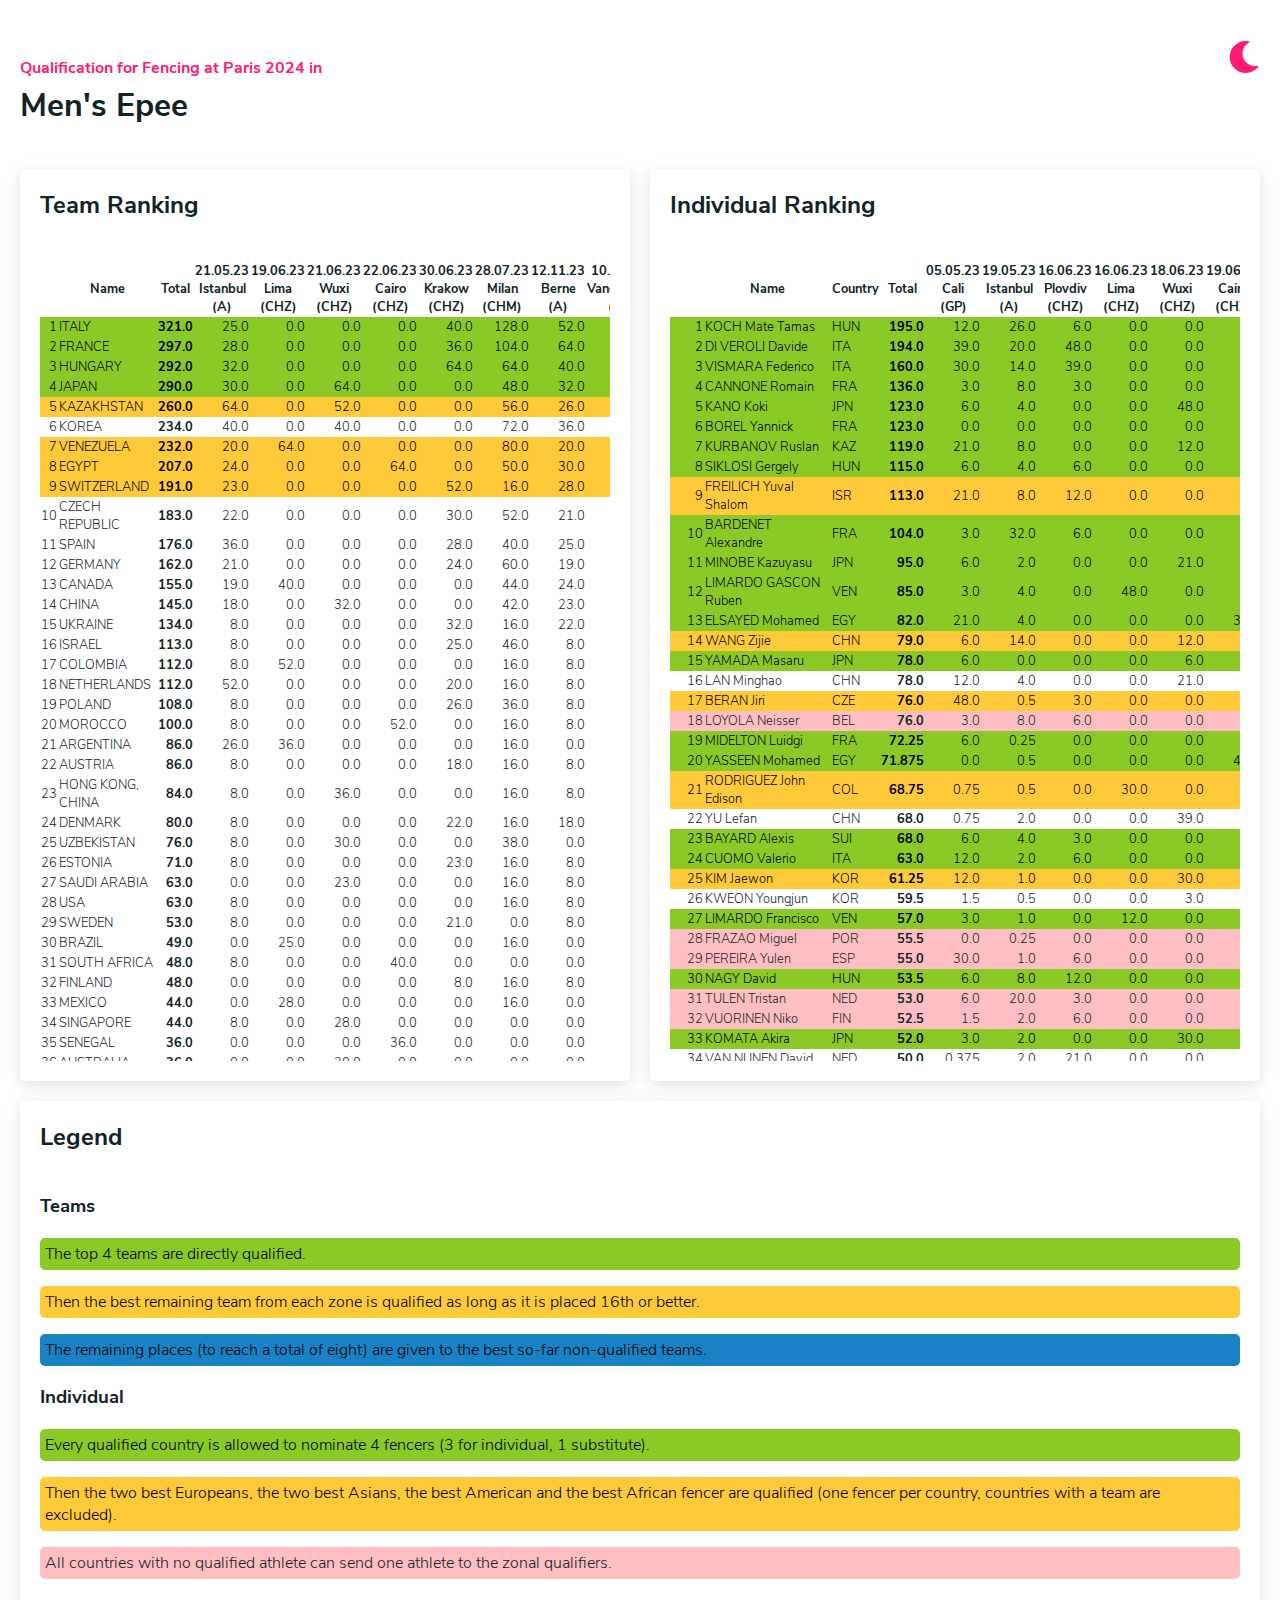
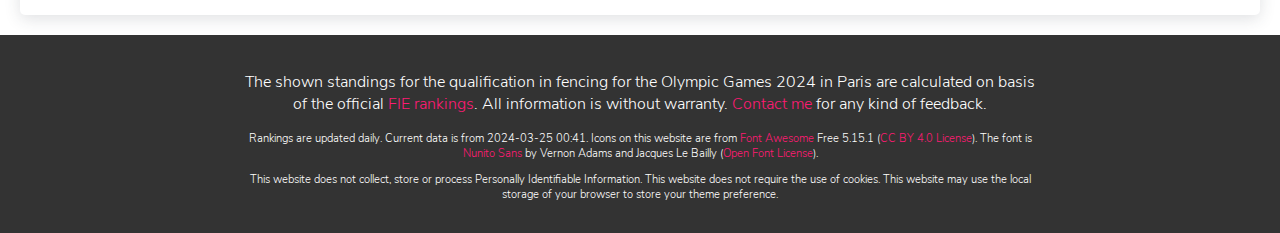
==== epee_men.html @ 77d75354 "Daily Update" ====
<!doctype html>
<html lang="en">
<head>
	<title>Men's Epee @ Paris 2024
</title>
	<meta charset="utf-8">
	<meta name="viewport" content="width=device-width">
	<meta name="description" content="Ranking for Fencing in Men's Epee at the 2024 Olympic Games in Paris
">
	<meta name="theme-color" content="#ffffff"/>
	<link rel="icon" type="image/ico" href="favicon.png">
	
	<link rel="stylesheet" href="resources/style.css">
	<script type="text/javascript" src="resources/main.js"></script>
</head>
<body>
	<div class="main">
	
		<div class="main-inner">

			<button id="themetoggle" aria-label="Button to toggle theme">
				<svg class="themetoggle light" xmlns="http://www.w3.org/2000/svg" viewBox="0 0 512 512"><!-- Font Awesome Free 5.15.1 by @fontawesome - https://fontawesome.com License - https://fontawesome.com/license/free (Icons: CC BY 4.0, Fonts: SIL OFL 1.1, Code: MIT License) --><path d="M283.211 512c78.962 0 151.079-35.925 198.857-94.792 7.068-8.708-.639-21.43-11.562-19.35-124.203 23.654-238.262-71.576-238.262-196.954 0-72.222 38.662-138.635 101.498-174.394 9.686-5.512 7.25-20.197-3.756-22.23A258.156 258.156 0 0 0 283.211 0c-141.309 0-256 114.511-256 256 0 141.309 114.511 256 256 256z"></path></svg>
				<svg class="themetoggle dark" xmlns="http://www.w3.org/2000/svg" viewBox="0 0 512 512"><!-- Font Awesome Free 5.15.1 by @fontawesome - https://fontawesome.com License - https://fontawesome.com/license/free (Icons: CC BY 4.0, Fonts: SIL OFL 1.1, Code: MIT License) --><path d="M256 160c-52.9 0-96 43.1-96 96s43.1 96 96 96 96-43.1 96-96-43.1-96-96-96zm246.4 80.5l-94.7-47.3 33.5-100.4c4.5-13.6-8.4-26.5-21.9-21.9l-100.4 33.5-47.4-94.8c-6.4-12.8-24.6-12.8-31 0l-47.3 94.7L92.7 70.8c-13.6-4.5-26.5 8.4-21.9 21.9l33.5 100.4-94.7 47.4c-12.8 6.4-12.8 24.6 0 31l94.7 47.3-33.5 100.5c-4.5 13.6 8.4 26.5 21.9 21.9l100.4-33.5 47.3 94.7c6.4 12.8 24.6 12.8 31 0l47.3-94.7 100.4 33.5c13.6 4.5 26.5-8.4 21.9-21.9l-33.5-100.4 94.7-47.3c13-6.5 13-24.7.2-31.1zm-155.9 106c-49.9 49.9-131.1 49.9-181 0-49.9-49.9-49.9-131.1 0-181 49.9-49.9 131.1-49.9 181 0 49.9 49.9 49.9 131.1 0 181z"></path></svg>
			</button>
			
	<h1 class="composite_heading">
		<a href="index.html" class="link" style="font-size: 0.5em;">Qualification for Fencing at Paris 2024 in</a><br/>
		<span>Men's Epee</span>
	</h1>

	<div style="display: flex; gap: 20px; flex-wrap: wrap;">
		<section>
			<h2>Team Ranking</h2>
			<div class="tablecontainer">
				<table id="table_team">
					<thead>
						<tr>
							<th></th>
							
							<!-- <th>Name</th> -->
							<th>
								Name
								<br/>
							</th>
							
							
							<!-- <th>Total</th> -->
							<th>
								Total
								<br/>
							</th>
							
							
							<!-- <th>21.05.23 Istanbul (A)</th> -->
							<th>
								21.05.23
								<br/>
								Istanbul
								<br/>
								(A)
								<br/>
							</th>
							
							
							<!-- <th>19.06.23 Lima (CHZ)</th> -->
							<th>
								19.06.23
								<br/>
								Lima
								<br/>
								(CHZ)
								<br/>
							</th>
							
							
							<!-- <th>21.06.23 Wuxi (CHZ)</th> -->
							<th>
								21.06.23
								<br/>
								Wuxi
								<br/>
								(CHZ)
								<br/>
							</th>
							
							
							<!-- <th>22.06.23 Cairo (CHZ)</th> -->
							<th>
								22.06.23
								<br/>
								Cairo
								<br/>
								(CHZ)
								<br/>
							</th>
							
							
							<!-- <th>30.06.23 Krakow (CHZ)</th> -->
							<th>
								30.06.23
								<br/>
								Krakow
								<br/>
								(CHZ)
								<br/>
							</th>
							
							
							<!-- <th>28.07.23 Milan (CHM)</th> -->
							<th>
								28.07.23
								<br/>
								Milan
								<br/>
								(CHM)
								<br/>
							</th>
							
							
							<!-- <th>12.11.23 Berne (A)</th> -->
							<th>
								12.11.23
								<br/>
								Berne
								<br/>
								(A)
								<br/>
							</th>
							
							
							<!-- <th>10.12.23 Vancouver (A)</th> -->
							<th>
								10.12.23
								<br/>
								Vancouver
								<br/>
								(A)
								<br/>
							</th>
							
							
							<!-- <th>24.02.24 Heidenheim (A)</th> -->
							<th>
								24.02.24
								<br/>
								Heidenheim
								<br/>
								(A)
								<br/>
							</th>
							
						</tr>
					</thead>
					<tbody>
						<tr class="qualified_1">
							<td>1</td>
							<td>ITALY</td>
							<td>321.0</td>
							<td>25.0</td>
							<td>0.0</td>
							<td>0.0</td>
							<td>0.0</td>
							<td>40.0</td>
							<td>128.0</td>
							<td>52.0</td>
							<td>52.0</td>
							<td>24.0</td>
						</tr>
						<tr class="qualified_1">
							<td>2</td>
							<td>FRANCE</td>
							<td>297.0</td>
							<td>28.0</td>
							<td>0.0</td>
							<td>0.0</td>
							<td>0.0</td>
							<td>36.0</td>
							<td>104.0</td>
							<td>64.0</td>
							<td>25.0</td>
							<td>40.0</td>
						</tr>
						<tr class="qualified_1">
							<td>3</td>
							<td>HUNGARY</td>
							<td>292.0</td>
							<td>32.0</td>
							<td>0.0</td>
							<td>0.0</td>
							<td>0.0</td>
							<td>64.0</td>
							<td>64.0</td>
							<td>40.0</td>
							<td>28.0</td>
							<td>64.0</td>
						</tr>
						<tr class="qualified_1">
							<td>4</td>
							<td>JAPAN</td>
							<td>290.0</td>
							<td>30.0</td>
							<td>0.0</td>
							<td>64.0</td>
							<td>0.0</td>
							<td>0.0</td>
							<td>48.0</td>
							<td>32.0</td>
							<td>64.0</td>
							<td>52.0</td>
						</tr>
						<tr class="qualified_2">
							<td>5</td>
							<td>KAZAKHSTAN</td>
							<td>260.0</td>
							<td>64.0</td>
							<td>0.0</td>
							<td>52.0</td>
							<td>0.0</td>
							<td>0.0</td>
							<td>56.0</td>
							<td>26.0</td>
							<td>30.0</td>
							<td>32.0</td>
						</tr>
						<tr class="qualified_0">
							<td>6</td>
							<td>KOREA</td>
							<td>234.0</td>
							<td>40.0</td>
							<td>0.0</td>
							<td>40.0</td>
							<td>0.0</td>
							<td>0.0</td>
							<td>72.0</td>
							<td>36.0</td>
							<td>21.0</td>
							<td>25.0</td>
						</tr>
						<tr class="qualified_2">
							<td>7</td>
							<td>VENEZUELA</td>
							<td>232.0</td>
							<td>20.0</td>
							<td>64.0</td>
							<td>0.0</td>
							<td>0.0</td>
							<td>0.0</td>
							<td>80.0</td>
							<td>20.0</td>
							<td>40.0</td>
							<td>8.0</td>
						</tr>
						<tr class="qualified_2">
							<td>8</td>
							<td>EGYPT</td>
							<td>207.0</td>
							<td>24.0</td>
							<td>0.0</td>
							<td>0.0</td>
							<td>64.0</td>
							<td>0.0</td>
							<td>50.0</td>
							<td>30.0</td>
							<td>18.0</td>
							<td>21.0</td>
						</tr>
						<tr class="qualified_2">
							<td>9</td>
							<td>SWITZERLAND</td>
							<td>191.0</td>
							<td>23.0</td>
							<td>0.0</td>
							<td>0.0</td>
							<td>0.0</td>
							<td>52.0</td>
							<td>16.0</td>
							<td>28.0</td>
							<td>36.0</td>
							<td>36.0</td>
						</tr>
						<tr class="qualified_0">
							<td>10</td>
							<td>CZECH REPUBLIC</td>
							<td>183.0</td>
							<td>22.0</td>
							<td>0.0</td>
							<td>0.0</td>
							<td>0.0</td>
							<td>30.0</td>
							<td>52.0</td>
							<td>21.0</td>
							<td>32.0</td>
							<td>26.0</td>
						</tr>
						<tr class="qualified_0">
							<td>11</td>
							<td>SPAIN</td>
							<td>176.0</td>
							<td>36.0</td>
							<td>0.0</td>
							<td>0.0</td>
							<td>0.0</td>
							<td>28.0</td>
							<td>40.0</td>
							<td>25.0</td>
							<td>24.0</td>
							<td>23.0</td>
						</tr>
						<tr class="qualified_0">
							<td>12</td>
							<td>GERMANY</td>
							<td>162.0</td>
							<td>21.0</td>
							<td>0.0</td>
							<td>0.0</td>
							<td>0.0</td>
							<td>24.0</td>
							<td>60.0</td>
							<td>19.0</td>
							<td>19.0</td>
							<td>19.0</td>
						</tr>
						<tr class="qualified_0">
							<td>13</td>
							<td>CANADA</td>
							<td>155.0</td>
							<td>19.0</td>
							<td>40.0</td>
							<td>0.0</td>
							<td>0.0</td>
							<td>0.0</td>
							<td>44.0</td>
							<td>24.0</td>
							<td>8.0</td>
							<td>20.0</td>
						</tr>
						<tr class="qualified_0">
							<td>14</td>
							<td>CHINA</td>
							<td>145.0</td>
							<td>18.0</td>
							<td>0.0</td>
							<td>32.0</td>
							<td>0.0</td>
							<td>0.0</td>
							<td>42.0</td>
							<td>23.0</td>
							<td>8.0</td>
							<td>22.0</td>
						</tr>
						<tr class="qualified_0">
							<td>15</td>
							<td>UKRAINE</td>
							<td>134.0</td>
							<td>8.0</td>
							<td>0.0</td>
							<td>0.0</td>
							<td>0.0</td>
							<td>32.0</td>
							<td>16.0</td>
							<td>22.0</td>
							<td>26.0</td>
							<td>30.0</td>
						</tr>
						<tr class="qualified_0">
							<td>16</td>
							<td>ISRAEL</td>
							<td>113.0</td>
							<td>8.0</td>
							<td>0.0</td>
							<td>0.0</td>
							<td>0.0</td>
							<td>25.0</td>
							<td>46.0</td>
							<td>8.0</td>
							<td>8.0</td>
							<td>18.0</td>
						</tr>
						<tr class="qualified_0">
							<td>17</td>
							<td>COLOMBIA</td>
							<td>112.0</td>
							<td>8.0</td>
							<td>52.0</td>
							<td>0.0</td>
							<td>0.0</td>
							<td>0.0</td>
							<td>16.0</td>
							<td>8.0</td>
							<td>20.0</td>
							<td>8.0</td>
						</tr>
						<tr class="qualified_0">
							<td>18</td>
							<td>NETHERLANDS</td>
							<td>112.0</td>
							<td>52.0</td>
							<td>0.0</td>
							<td>0.0</td>
							<td>0.0</td>
							<td>20.0</td>
							<td>16.0</td>
							<td>8.0</td>
							<td>8.0</td>
							<td>8.0</td>
						</tr>
						<tr class="qualified_0">
							<td>19</td>
							<td>POLAND</td>
							<td>108.0</td>
							<td>8.0</td>
							<td>0.0</td>
							<td>0.0</td>
							<td>0.0</td>
							<td>26.0</td>
							<td>36.0</td>
							<td>8.0</td>
							<td>22.0</td>
							<td>8.0</td>
						</tr>
						<tr class="qualified_0">
							<td>20</td>
							<td>MOROCCO</td>
							<td>100.0</td>
							<td>8.0</td>
							<td>0.0</td>
							<td>0.0</td>
							<td>52.0</td>
							<td>0.0</td>
							<td>16.0</td>
							<td>8.0</td>
							<td>8.0</td>
							<td>8.0</td>
						</tr>
						<tr class="qualified_0">
							<td>21</td>
							<td>ARGENTINA</td>
							<td>86.0</td>
							<td>26.0</td>
							<td>36.0</td>
							<td>0.0</td>
							<td>0.0</td>
							<td>0.0</td>
							<td>16.0</td>
							<td>0.0</td>
							<td>0.0</td>
							<td>8.0</td>
						</tr>
						<tr class="qualified_0">
							<td>22</td>
							<td>AUSTRIA</td>
							<td>86.0</td>
							<td>8.0</td>
							<td>0.0</td>
							<td>0.0</td>
							<td>0.0</td>
							<td>18.0</td>
							<td>16.0</td>
							<td>8.0</td>
							<td>8.0</td>
							<td>28.0</td>
						</tr>
						<tr class="qualified_0">
							<td>23</td>
							<td>HONG KONG, CHINA</td>
							<td>84.0</td>
							<td>8.0</td>
							<td>0.0</td>
							<td>36.0</td>
							<td>0.0</td>
							<td>0.0</td>
							<td>16.0</td>
							<td>8.0</td>
							<td>8.0</td>
							<td>8.0</td>
						</tr>
						<tr class="qualified_0">
							<td>24</td>
							<td>DENMARK</td>
							<td>80.0</td>
							<td>8.0</td>
							<td>0.0</td>
							<td>0.0</td>
							<td>0.0</td>
							<td>22.0</td>
							<td>16.0</td>
							<td>18.0</td>
							<td>8.0</td>
							<td>8.0</td>
						</tr>
						<tr class="qualified_0">
							<td>25</td>
							<td>UZBEKISTAN</td>
							<td>76.0</td>
							<td>8.0</td>
							<td>0.0</td>
							<td>30.0</td>
							<td>0.0</td>
							<td>0.0</td>
							<td>38.0</td>
							<td>0.0</td>
							<td>0.0</td>
							<td>0.0</td>
						</tr>
						<tr class="qualified_0">
							<td>26</td>
							<td>ESTONIA</td>
							<td>71.0</td>
							<td>8.0</td>
							<td>0.0</td>
							<td>0.0</td>
							<td>0.0</td>
							<td>23.0</td>
							<td>16.0</td>
							<td>8.0</td>
							<td>8.0</td>
							<td>8.0</td>
						</tr>
						<tr class="qualified_0">
							<td>27</td>
							<td>SAUDI ARABIA</td>
							<td>63.0</td>
							<td>0.0</td>
							<td>0.0</td>
							<td>23.0</td>
							<td>0.0</td>
							<td>0.0</td>
							<td>16.0</td>
							<td>8.0</td>
							<td>8.0</td>
							<td>8.0</td>
						</tr>
						<tr class="qualified_0">
							<td>28</td>
							<td>USA</td>
							<td>63.0</td>
							<td>8.0</td>
							<td>0.0</td>
							<td>0.0</td>
							<td>0.0</td>
							<td>0.0</td>
							<td>16.0</td>
							<td>8.0</td>
							<td>23.0</td>
							<td>8.0</td>
						</tr>
						<tr class="qualified_0">
							<td>29</td>
							<td>SWEDEN</td>
							<td>53.0</td>
							<td>8.0</td>
							<td>0.0</td>
							<td>0.0</td>
							<td>0.0</td>
							<td>21.0</td>
							<td>0.0</td>
							<td>8.0</td>
							<td>8.0</td>
							<td>8.0</td>
						</tr>
						<tr class="qualified_0">
							<td>30</td>
							<td>BRAZIL</td>
							<td>49.0</td>
							<td>0.0</td>
							<td>25.0</td>
							<td>0.0</td>
							<td>0.0</td>
							<td>0.0</td>
							<td>16.0</td>
							<td>0.0</td>
							<td>0.0</td>
							<td>8.0</td>
						</tr>
						<tr class="qualified_0">
							<td>31</td>
							<td>SOUTH AFRICA</td>
							<td>48.0</td>
							<td>8.0</td>
							<td>0.0</td>
							<td>0.0</td>
							<td>40.0</td>
							<td>0.0</td>
							<td>0.0</td>
							<td>0.0</td>
							<td>0.0</td>
							<td>0.0</td>
						</tr>
						<tr class="qualified_0">
							<td>32</td>
							<td>FINLAND</td>
							<td>48.0</td>
							<td>0.0</td>
							<td>0.0</td>
							<td>0.0</td>
							<td>0.0</td>
							<td>8.0</td>
							<td>16.0</td>
							<td>8.0</td>
							<td>8.0</td>
							<td>8.0</td>
						</tr>
						<tr class="qualified_0">
							<td>33</td>
							<td>MEXICO</td>
							<td>44.0</td>
							<td>0.0</td>
							<td>28.0</td>
							<td>0.0</td>
							<td>0.0</td>
							<td>0.0</td>
							<td>16.0</td>
							<td>0.0</td>
							<td>0.0</td>
							<td>0.0</td>
						</tr>
						<tr class="qualified_0">
							<td>34</td>
							<td>SINGAPORE</td>
							<td>44.0</td>
							<td>8.0</td>
							<td>0.0</td>
							<td>28.0</td>
							<td>0.0</td>
							<td>0.0</td>
							<td>0.0</td>
							<td>0.0</td>
							<td>0.0</td>
							<td>8.0</td>
						</tr>
						<tr class="qualified_0">
							<td>35</td>
							<td>SENEGAL</td>
							<td>36.0</td>
							<td>0.0</td>
							<td>0.0</td>
							<td>0.0</td>
							<td>36.0</td>
							<td>0.0</td>
							<td>0.0</td>
							<td>0.0</td>
							<td>0.0</td>
							<td>0.0</td>
						</tr>
						<tr class="qualified_0">
							<td>36</td>
							<td>AUSTRALIA</td>
							<td>36.0</td>
							<td>0.0</td>
							<td>0.0</td>
							<td>20.0</td>
							<td>0.0</td>
							<td>0.0</td>
							<td>0.0</td>
							<td>0.0</td>
							<td>8.0</td>
							<td>8.0</td>
						</tr>
						<tr class="qualified_0">
							<td>37</td>
							<td>KYRGYZSTAN</td>
							<td>34.0</td>
							<td>8.0</td>
							<td>0.0</td>
							<td>26.0</td>
							<td>0.0</td>
							<td>0.0</td>
							<td>0.0</td>
							<td>0.0</td>
							<td>0.0</td>
							<td>0.0</td>
						</tr>
						<tr class="qualified_0">
							<td>38</td>
							<td>CHINESE TAIPEI</td>
							<td>33.0</td>
							<td>0.0</td>
							<td>0.0</td>
							<td>25.0</td>
							<td>0.0</td>
							<td>0.0</td>
							<td>0.0</td>
							<td>0.0</td>
							<td>8.0</td>
							<td>0.0</td>
						</tr>
						<tr class="qualified_0">
							<td>39</td>
							<td>CUBA</td>
							<td>32.0</td>
							<td>0.0</td>
							<td>32.0</td>
							<td>0.0</td>
							<td>0.0</td>
							<td>0.0</td>
							<td>0.0</td>
							<td>0.0</td>
							<td>0.0</td>
							<td>0.0</td>
						</tr>
						<tr class="qualified_0">
							<td>40</td>
							<td>COTE D&#39;IVOIRE</td>
							<td>32.0</td>
							<td>0.0</td>
							<td>0.0</td>
							<td>0.0</td>
							<td>32.0</td>
							<td>0.0</td>
							<td>0.0</td>
							<td>0.0</td>
							<td>0.0</td>
							<td>0.0</td>
						</tr>
						<tr class="qualified_0">
							<td>41</td>
							<td>PORTUGAL</td>
							<td>32.0</td>
							<td>0.0</td>
							<td>0.0</td>
							<td>0.0</td>
							<td>0.0</td>
							<td>8.0</td>
							<td>16.0</td>
							<td>8.0</td>
							<td>0.0</td>
							<td>0.0</td>
						</tr>
						<tr class="qualified_0">
							<td>42</td>
							<td>ALGERIA</td>
							<td>30.0</td>
							<td>0.0</td>
							<td>0.0</td>
							<td>0.0</td>
							<td>30.0</td>
							<td>0.0</td>
							<td>0.0</td>
							<td>0.0</td>
							<td>0.0</td>
							<td>0.0</td>
						</tr>
						<tr class="qualified_0">
							<td>43</td>
							<td>CHILE</td>
							<td>30.0</td>
							<td>0.0</td>
							<td>30.0</td>
							<td>0.0</td>
							<td>0.0</td>
							<td>0.0</td>
							<td>0.0</td>
							<td>0.0</td>
							<td>0.0</td>
							<td>0.0</td>
						</tr>
						<tr class="qualified_0">
							<td>44</td>
							<td>LIBYA</td>
							<td>28.0</td>
							<td>0.0</td>
							<td>0.0</td>
							<td>0.0</td>
							<td>28.0</td>
							<td>0.0</td>
							<td>0.0</td>
							<td>0.0</td>
							<td>0.0</td>
							<td>0.0</td>
						</tr>
						<tr class="qualified_0">
							<td>45</td>
							<td>BELGIUM</td>
							<td>27.0</td>
							<td>8.0</td>
							<td>0.0</td>
							<td>0.0</td>
							<td>0.0</td>
							<td>19.0</td>
							<td>0.0</td>
							<td>0.0</td>
							<td>0.0</td>
							<td>0.0</td>
						</tr>
						<tr class="qualified_0">
							<td>46</td>
							<td>UNITED ARAB EMIRATES</td>
							<td>26.0</td>
							<td>0.0</td>
							<td>0.0</td>
							<td>18.0</td>
							<td>0.0</td>
							<td>0.0</td>
							<td>0.0</td>
							<td>8.0</td>
							<td>0.0</td>
							<td>0.0</td>
						</tr>
						<tr class="qualified_0">
							<td>47</td>
							<td>PANAMA</td>
							<td>26.0</td>
							<td>0.0</td>
							<td>26.0</td>
							<td>0.0</td>
							<td>0.0</td>
							<td>0.0</td>
							<td>0.0</td>
							<td>0.0</td>
							<td>0.0</td>
							<td>0.0</td>
						</tr>
						<tr class="qualified_0">
							<td>48</td>
							<td>PHILIPPINES</td>
							<td>24.0</td>
							<td>0.0</td>
							<td>0.0</td>
							<td>24.0</td>
							<td>0.0</td>
							<td>0.0</td>
							<td>0.0</td>
							<td>0.0</td>
							<td>0.0</td>
							<td>0.0</td>
						</tr>
						<tr class="qualified_0">
							<td>49</td>
							<td>COSTA RICA</td>
							<td>24.0</td>
							<td>0.0</td>
							<td>24.0</td>
							<td>0.0</td>
							<td>0.0</td>
							<td>0.0</td>
							<td>0.0</td>
							<td>0.0</td>
							<td>0.0</td>
							<td>0.0</td>
						</tr>
						<tr class="qualified_0">
							<td>50</td>
							<td>EL SALVADOR</td>
							<td>23.0</td>
							<td>0.0</td>
							<td>23.0</td>
							<td>0.0</td>
							<td>0.0</td>
							<td>0.0</td>
							<td>0.0</td>
							<td>0.0</td>
							<td>0.0</td>
							<td>0.0</td>
						</tr>
						<tr class="qualified_0">
							<td>51</td>
							<td>IRAN</td>
							<td>22.0</td>
							<td>0.0</td>
							<td>0.0</td>
							<td>22.0</td>
							<td>0.0</td>
							<td>0.0</td>
							<td>0.0</td>
							<td>0.0</td>
							<td>0.0</td>
							<td>0.0</td>
						</tr>
						<tr class="qualified_0">
							<td>52</td>
							<td>PERU</td>
							<td>22.0</td>
							<td>0.0</td>
							<td>22.0</td>
							<td>0.0</td>
							<td>0.0</td>
							<td>0.0</td>
							<td>0.0</td>
							<td>0.0</td>
							<td>0.0</td>
							<td>0.0</td>
						</tr>
						<tr class="qualified_0">
							<td>53</td>
							<td>KUWAIT</td>
							<td>21.0</td>
							<td>0.0</td>
							<td>0.0</td>
							<td>21.0</td>
							<td>0.0</td>
							<td>0.0</td>
							<td>0.0</td>
							<td>0.0</td>
							<td>0.0</td>
							<td>0.0</td>
						</tr>
						<tr class="qualified_0">
							<td>54</td>
							<td>GUATEMALA</td>
							<td>21.0</td>
							<td>0.0</td>
							<td>21.0</td>
							<td>0.0</td>
							<td>0.0</td>
							<td>0.0</td>
							<td>0.0</td>
							<td>0.0</td>
							<td>0.0</td>
							<td>0.0</td>
						</tr>
						<tr class="qualified_0">
							<td>55</td>
							<td>INDIA</td>
							<td>19.0</td>
							<td>0.0</td>
							<td>0.0</td>
							<td>19.0</td>
							<td>0.0</td>
							<td>0.0</td>
							<td>0.0</td>
							<td>0.0</td>
							<td>0.0</td>
							<td>0.0</td>
						</tr>
						<tr class="qualified_0">
							<td>56</td>
							<td>MACAO, CHINA</td>
							<td>16.0</td>
							<td>0.0</td>
							<td>0.0</td>
							<td>8.0</td>
							<td>0.0</td>
							<td>0.0</td>
							<td>0.0</td>
							<td>8.0</td>
							<td>0.0</td>
							<td>0.0</td>
						</tr>
						<tr class="qualified_0">
							<td>57</td>
							<td>GREAT BRITAIN</td>
							<td>16.0</td>
							<td>0.0</td>
							<td>0.0</td>
							<td>0.0</td>
							<td>0.0</td>
							<td>0.0</td>
							<td>0.0</td>
							<td>8.0</td>
							<td>8.0</td>
							<td>0.0</td>
						</tr>
						<tr class="qualified_0">
							<td>58</td>
							<td>INDONESIA</td>
							<td>8.0</td>
							<td>0.0</td>
							<td>0.0</td>
							<td>8.0</td>
							<td>0.0</td>
							<td>0.0</td>
							<td>0.0</td>
							<td>0.0</td>
							<td>0.0</td>
							<td>0.0</td>
						</tr>
						<tr class="qualified_0">
							<td>59</td>
							<td>NORTH MACEDONIA</td>
							<td>8.0</td>
							<td>0.0</td>
							<td>0.0</td>
							<td>0.0</td>
							<td>0.0</td>
							<td>8.0</td>
							<td>0.0</td>
							<td>0.0</td>
							<td>0.0</td>
							<td>0.0</td>
						</tr>
						<tr class="qualified_0">
							<td>60</td>
							<td>GREECE</td>
							<td>8.0</td>
							<td>0.0</td>
							<td>0.0</td>
							<td>0.0</td>
							<td>0.0</td>
							<td>8.0</td>
							<td>0.0</td>
							<td>0.0</td>
							<td>0.0</td>
							<td>0.0</td>
						</tr>
						<tr class="qualified_0">
							<td>61</td>
							<td>BULGARIA</td>
							<td>8.0</td>
							<td>0.0</td>
							<td>0.0</td>
							<td>0.0</td>
							<td>0.0</td>
							<td>8.0</td>
							<td>0.0</td>
							<td>0.0</td>
							<td>0.0</td>
							<td>0.0</td>
						</tr>
						<tr class="qualified_0">
							<td>62</td>
							<td>LATVIA</td>
							<td>8.0</td>
							<td>0.0</td>
							<td>0.0</td>
							<td>0.0</td>
							<td>0.0</td>
							<td>8.0</td>
							<td>0.0</td>
							<td>0.0</td>
							<td>0.0</td>
							<td>0.0</td>
						</tr>
						<tr class="qualified_0">
							<td>63</td>
							<td>LUXEMBOURG</td>
							<td>8.0</td>
							<td>0.0</td>
							<td>0.0</td>
							<td>0.0</td>
							<td>0.0</td>
							<td>8.0</td>
							<td>0.0</td>
							<td>0.0</td>
							<td>0.0</td>
							<td>0.0</td>
						</tr>
						<tr class="qualified_0">
							<td>64</td>
							<td>VIETNAM</td>
							<td>8.0</td>
							<td>0.0</td>
							<td>0.0</td>
							<td>8.0</td>
							<td>0.0</td>
							<td>0.0</td>
							<td>0.0</td>
							<td>0.0</td>
							<td>0.0</td>
							<td>0.0</td>
						</tr>
						<tr class="qualified_0">
							<td>65</td>
							<td>AZERBAIJAN</td>
							<td>8.0</td>
							<td>0.0</td>
							<td>0.0</td>
							<td>0.0</td>
							<td>0.0</td>
							<td>8.0</td>
							<td>0.0</td>
							<td>0.0</td>
							<td>0.0</td>
							<td>0.0</td>
						</tr>
						<tr class="qualified_0">
							<td>66</td>
							<td>THAILAND</td>
							<td>8.0</td>
							<td>0.0</td>
							<td>0.0</td>
							<td>8.0</td>
							<td>0.0</td>
							<td>0.0</td>
							<td>0.0</td>
							<td>0.0</td>
							<td>0.0</td>
							<td>0.0</td>
						</tr>
						<tr class="qualified_0">
							<td>67</td>
							<td>NEW ZEALAND</td>
							<td>8.0</td>
							<td>0.0</td>
							<td>0.0</td>
							<td>8.0</td>
							<td>0.0</td>
							<td>0.0</td>
							<td>0.0</td>
							<td>0.0</td>
							<td>0.0</td>
							<td>0.0</td>
						</tr>
						<tr class="qualified_0">
							<td>68</td>
							<td>URUGUAY</td>
							<td>0.0</td>
							<td>0.0</td>
							<td>0.0</td>
							<td>0.0</td>
							<td>0.0</td>
							<td>0.0</td>
							<td>0.0</td>
							<td>0.0</td>
							<td>0.0</td>
							<td>0.0</td>
						</tr>
						<tr class="qualified_0">
							<td>69</td>
							<td>QATAR</td>
							<td>0.0</td>
							<td>0.0</td>
							<td>0.0</td>
							<td>0.0</td>
							<td>0.0</td>
							<td>0.0</td>
							<td>0.0</td>
							<td>0.0</td>
							<td>0.0</td>
							<td>0.0</td>
						</tr>
						<tr class="qualified_0">
							<td>70</td>
							<td>TÜRKIYE</td>
							<td>0.0</td>
							<td>0.0</td>
							<td>0.0</td>
							<td>0.0</td>
							<td>0.0</td>
							<td>0.0</td>
							<td>0.0</td>
							<td>0.0</td>
							<td>0.0</td>
							<td>0.0</td>
						</tr>
						<tr class="qualified_0">
							<td>71</td>
							<td>IRAQ</td>
							<td>0.0</td>
							<td>0.0</td>
							<td>0.0</td>
							<td>0.0</td>
							<td>0.0</td>
							<td>0.0</td>
							<td>0.0</td>
							<td>0.0</td>
							<td>0.0</td>
							<td>0.0</td>
						</tr>
						<tr class="qualified_0">
							<td>72</td>
							<td>TURKMENISTAN</td>
							<td>0.0</td>
							<td>0.0</td>
							<td>0.0</td>
							<td>0.0</td>
							<td>0.0</td>
							<td>0.0</td>
							<td>0.0</td>
							<td>0.0</td>
							<td>0.0</td>
							<td>0.0</td>
						</tr>
						<tr class="qualified_0">
							<td>73</td>
							<td>CROATIA</td>
							<td>0.0</td>
							<td>0.0</td>
							<td>0.0</td>
							<td>0.0</td>
							<td>0.0</td>
							<td>0.0</td>
							<td>0.0</td>
							<td>0.0</td>
							<td>0.0</td>
							<td>0.0</td>
						</tr>
					</tbody>
				</table>
			</div>
		</section>

		<section>
			<h2>Individual Ranking</h2>

			<div class="tablecontainer">
				<table id="table_individual">
					<thead>
						<tr>
							<th></th>
							<!-- <th>Name</th> -->
							
							<th>
								Name
								<br/>
							</th>
							
							<!-- <th>Country</th> -->
							
							<th>
								Country
								<br/>
							</th>
							
							<!-- <th>Total</th> -->
							
							<th>
								Total
								<br/>
							</th>
							
							<!-- <th>05.05.23 Cali (GP)</th> -->
							
							<th>
								05.05.23
								<br/>
								Cali
								<br/>
								(GP)
								<br/>
							</th>
							
							<!-- <th>19.05.23 Istanbul (A)</th> -->
							
							<th>
								19.05.23
								<br/>
								Istanbul
								<br/>
								(A)
								<br/>
							</th>
							
							<!-- <th>16.06.23 Plovdiv (CHZ)</th> -->
							
							<th>
								16.06.23
								<br/>
								Plovdiv
								<br/>
								(CHZ)
								<br/>
							</th>
							
							<!-- <th>16.06.23 Lima (CHZ)</th> -->
							
							<th>
								16.06.23
								<br/>
								Lima
								<br/>
								(CHZ)
								<br/>
							</th>
							
							<!-- <th>18.06.23 Wuxi (CHZ)</th> -->
							
							<th>
								18.06.23
								<br/>
								Wuxi
								<br/>
								(CHZ)
								<br/>
							</th>
							
							<!-- <th>19.06.23 Cairo (CHZ)</th> -->
							
							<th>
								19.06.23
								<br/>
								Cairo
								<br/>
								(CHZ)
								<br/>
							</th>
							
							<!-- <th>23.07.23 Milan (CHM)</th> -->
							
							<th>
								23.07.23
								<br/>
								Milan
								<br/>
								(CHM)
								<br/>
							</th>
							
							<!-- <th>24.09.23 Belgrade (SA)</th> -->
							
							<th>
								24.09.23
								<br/>
								Belgrade
								<br/>
								(SA)
								<br/>
							</th>
							
							<!-- <th>30.09.23 Genève (SA)</th> -->
							
							<th>
								30.09.23
								<br/>
								Genève
								<br/>
								(SA)
								<br/>
							</th>
							
							<!-- <th>07.10.23 Lima (SA)</th> -->
							
							<th>
								07.10.23
								<br/>
								Lima
								<br/>
								(SA)
								<br/>
							</th>
							
							<!-- <th>14.10.23 Split (SA)</th> -->
							
							<th>
								14.10.23
								<br/>
								Split
								<br/>
								(SA)
								<br/>
							</th>
							
							<!-- <th>10.11.23 Berne (A)</th> -->
							
							<th>
								10.11.23
								<br/>
								Berne
								<br/>
								(A)
								<br/>
							</th>
							
							<!-- <th>08.12.23 Vancouver (A)</th> -->
							
							<th>
								08.12.23
								<br/>
								Vancouver
								<br/>
								(A)
								<br/>
							</th>
							
							<!-- <th>30.01.24 Doha (GP)</th> -->
							
							<th>
								30.01.24
								<br/>
								Doha
								<br/>
								(GP)
								<br/>
							</th>
							
							<!-- <th>22.02.24 Heidenheim (A)</th> -->
							
							<th>
								22.02.24
								<br/>
								Heidenheim
								<br/>
								(A)
								<br/>
							</th>
							
							<!-- <th>09.03.24 Budapest (GP)</th> -->
							
							<th>
								09.03.24
								<br/>
								Budapest
								<br/>
								(GP)
								<br/>
							</th>
							
							<!-- <th>22.03.24 Tbilisi (A)</th> -->
							
							<th>
								22.03.24
								<br/>
								Tbilisi
								<br/>
								(A)
								<br/>
							</th>
							
						</tr>
					</thead>
					<tbody>
						<tr class="qualified_1">
							<td>1</td>
							<td>KOCH Mate Tamas</td>
							<td>HUN</td>
							<td>195.0</td>
							<td>12.0</td>
							<td>26.0</td>
							<td>6.0</td>
							<td>0.0</td>
							<td>0.0</td>
							<td>0.0</td>
							<td>80.0</td>
							<td>0.0</td>
							<td>0.0</td>
							<td>0.0</td>
							<td>0.0</td>
							<td>20.0</td>
							<td>4.0</td>
							<td>21.0</td>
							<td>4.0</td>
							<td>30.0</td>
							<td>2.0</td>
						</tr>
						<tr class="qualified_1">
							<td>2</td>
							<td>DI VEROLI Davide</td>
							<td>ITA</td>
							<td>194.0</td>
							<td>39.0</td>
							<td>20.0</td>
							<td>48.0</td>
							<td>0.0</td>
							<td>0.0</td>
							<td>0.0</td>
							<td>65.0</td>
							<td>0.0</td>
							<td>0.0</td>
							<td>0.0</td>
							<td>0.0</td>
							<td>8.0</td>
							<td>8.0</td>
							<td>6.0</td>
							<td>4.0</td>
							<td>6.0</td>
							<td>4.0</td>
						</tr>
						<tr class="qualified_1">
							<td>3</td>
							<td>VISMARA Federico</td>
							<td>ITA</td>
							<td>160.0</td>
							<td>30.0</td>
							<td>14.0</td>
							<td>39.0</td>
							<td>0.0</td>
							<td>0.0</td>
							<td>0.0</td>
							<td>10.0</td>
							<td>0.0</td>
							<td>0.0</td>
							<td>0.0</td>
							<td>0.0</td>
							<td>4.0</td>
							<td>4.0</td>
							<td>39.0</td>
							<td>20.0</td>
							<td>3.0</td>
							<td>8.0</td>
						</tr>
						<tr class="qualified_1">
							<td>4</td>
							<td>CANNONE Romain</td>
							<td>FRA</td>
							<td>136.0</td>
							<td>3.0</td>
							<td>8.0</td>
							<td>3.0</td>
							<td>0.0</td>
							<td>0.0</td>
							<td>0.0</td>
							<td>50.0</td>
							<td>0.0</td>
							<td>0.0</td>
							<td>0.0</td>
							<td>0.0</td>
							<td>14.0</td>
							<td>2.0</td>
							<td>12.0</td>
							<td>14.0</td>
							<td>6.0</td>
							<td>32.0</td>
						</tr>
						<tr class="qualified_1">
							<td>5</td>
							<td>KANO Koki</td>
							<td>JPN</td>
							<td>123.0</td>
							<td>6.0</td>
							<td>4.0</td>
							<td>0.0</td>
							<td>0.0</td>
							<td>48.0</td>
							<td>0.0</td>
							<td>20.0</td>
							<td>0.0</td>
							<td>0.0</td>
							<td>0.0</td>
							<td>0.0</td>
							<td>4.0</td>
							<td>20.0</td>
							<td>3.0</td>
							<td>4.0</td>
							<td>21.0</td>
							<td>2.0</td>
						</tr>
						<tr class="qualified_1">
							<td>6</td>
							<td>BOREL Yannick</td>
							<td>FRA</td>
							<td>123.0</td>
							<td>0.0</td>
							<td>0.0</td>
							<td>0.0</td>
							<td>0.0</td>
							<td>0.0</td>
							<td>0.0</td>
							<td>20.0</td>
							<td>0.0</td>
							<td>0.0</td>
							<td>0.0</td>
							<td>0.0</td>
							<td>4.0</td>
							<td>14.0</td>
							<td>21.0</td>
							<td>2.0</td>
							<td>48.0</td>
							<td>14.0</td>
						</tr>
						<tr class="qualified_1">
							<td>7</td>
							<td>KURBANOV Ruslan</td>
							<td>KAZ</td>
							<td>119.0</td>
							<td>21.0</td>
							<td>8.0</td>
							<td>0.0</td>
							<td>0.0</td>
							<td>12.0</td>
							<td>0.0</td>
							<td>50.0</td>
							<td>0.0</td>
							<td>0.0</td>
							<td>0.0</td>
							<td>0.0</td>
							<td>2.0</td>
							<td>8.0</td>
							<td>3.0</td>
							<td>4.0</td>
							<td>6.0</td>
							<td>14.0</td>
						</tr>
						<tr class="qualified_1">
							<td>8</td>
							<td>SIKLOSI Gergely</td>
							<td>HUN</td>
							<td>115.0</td>
							<td>6.0</td>
							<td>4.0</td>
							<td>6.0</td>
							<td>0.0</td>
							<td>0.0</td>
							<td>0.0</td>
							<td>35.0</td>
							<td>0.0</td>
							<td>0.0</td>
							<td>0.0</td>
							<td>0.0</td>
							<td>2.0</td>
							<td>2.0</td>
							<td>21.0</td>
							<td>2.0</td>
							<td>39.0</td>
							<td>4.0</td>
						</tr>
						<tr class="qualified_2">
							<td>9</td>
							<td>FREILICH Yuval Shalom</td>
							<td>ISR</td>
							<td>113.0</td>
							<td>21.0</td>
							<td>8.0</td>
							<td>12.0</td>
							<td>0.0</td>
							<td>0.0</td>
							<td>0.0</td>
							<td>10.0</td>
							<td>0.0</td>
							<td>0.0</td>
							<td>0.0</td>
							<td>0.0</td>
							<td>0.5</td>
							<td>4.0</td>
							<td>48.0</td>
							<td>8.0</td>
							<td>6.0</td>
							<td>2.0</td>
						</tr>
						<tr class="qualified_1">
							<td>10</td>
							<td>BARDENET Alexandre</td>
							<td>FRA</td>
							<td>104.0</td>
							<td>3.0</td>
							<td>32.0</td>
							<td>6.0</td>
							<td>0.0</td>
							<td>0.0</td>
							<td>0.0</td>
							<td>5.0</td>
							<td>0.0</td>
							<td>0.0</td>
							<td>0.0</td>
							<td>0.0</td>
							<td>4.0</td>
							<td>14.0</td>
							<td>21.0</td>
							<td>4.0</td>
							<td>6.0</td>
							<td>20.0</td>
						</tr>
						<tr class="qualified_1">
							<td>11</td>
							<td>MINOBE Kazuyasu</td>
							<td>JPN</td>
							<td>95.0</td>
							<td>6.0</td>
							<td>2.0</td>
							<td>0.0</td>
							<td>0.0</td>
							<td>21.0</td>
							<td>0.0</td>
							<td>20.0</td>
							<td>0.0</td>
							<td>0.0</td>
							<td>0.0</td>
							<td>0.0</td>
							<td>14.0</td>
							<td>14.0</td>
							<td>3.0</td>
							<td>14.0</td>
							<td>6.0</td>
							<td>4.0</td>
						</tr>
						<tr class="qualified_1">
							<td>12</td>
							<td>LIMARDO GASCON Ruben</td>
							<td>VEN</td>
							<td>85.0</td>
							<td>3.0</td>
							<td>4.0</td>
							<td>0.0</td>
							<td>48.0</td>
							<td>0.0</td>
							<td>0.0</td>
							<td>5.0</td>
							<td>0.0</td>
							<td>0.0</td>
							<td>0.0</td>
							<td>1.0</td>
							<td>2.0</td>
							<td>2.0</td>
							<td>3.0</td>
							<td>14.0</td>
							<td>3.0</td>
							<td>8.0</td>
						</tr>
						<tr class="qualified_1">
							<td>13</td>
							<td>ELSAYED Mohamed</td>
							<td>EGY</td>
							<td>82.0</td>
							<td>21.0</td>
							<td>4.0</td>
							<td>0.0</td>
							<td>0.0</td>
							<td>0.0</td>
							<td>39.0</td>
							<td>2.5</td>
							<td>0.0</td>
							<td>0.0</td>
							<td>0.0</td>
							<td>0.0</td>
							<td>4.0</td>
							<td>4.0</td>
							<td>0.375</td>
							<td>2.0</td>
							<td>6.0</td>
							<td>4.0</td>
						</tr>
						<tr class="qualified_2">
							<td>14</td>
							<td>WANG Zijie</td>
							<td>CHN</td>
							<td>79.0</td>
							<td>6.0</td>
							<td>14.0</td>
							<td>0.0</td>
							<td>0.0</td>
							<td>12.0</td>
							<td>0.0</td>
							<td>10.0</td>
							<td>0.0</td>
							<td>0.0</td>
							<td>0.0</td>
							<td>0.0</td>
							<td>1.0</td>
							<td>26.0</td>
							<td>3.0</td>
							<td>8.0</td>
							<td>3.0</td>
							<td>2.0</td>
						</tr>
						<tr class="qualified_1">
							<td>15</td>
							<td>YAMADA Masaru</td>
							<td>JPN</td>
							<td>78.0</td>
							<td>6.0</td>
							<td>0.0</td>
							<td>0.0</td>
							<td>0.0</td>
							<td>6.0</td>
							<td>0.0</td>
							<td>0.0</td>
							<td>0.0</td>
							<td>0.0</td>
							<td>0.0</td>
							<td>0.0</td>
							<td>20.0</td>
							<td>2.0</td>
							<td>3.0</td>
							<td>32.0</td>
							<td>3.0</td>
							<td>8.0</td>
						</tr>
						<tr class="qualified_-2">
							<td>16</td>
							<td>LAN Minghao</td>
							<td>CHN</td>
							<td>78.0</td>
							<td>12.0</td>
							<td>4.0</td>
							<td>0.0</td>
							<td>0.0</td>
							<td>21.0</td>
							<td>0.0</td>
							<td>5.0</td>
							<td>0.0</td>
							<td>0.0</td>
							<td>0.0</td>
							<td>0.0</td>
							<td>2.0</td>
							<td>4.0</td>
							<td>12.0</td>
							<td>8.0</td>
							<td>6.0</td>
							<td>14.0</td>
						</tr>
						<tr class="qualified_2">
							<td>17</td>
							<td>BERAN Jiri</td>
							<td>CZE</td>
							<td>76.0</td>
							<td>48.0</td>
							<td>0.5</td>
							<td>3.0</td>
							<td>0.0</td>
							<td>0.0</td>
							<td>0.0</td>
							<td>10.0</td>
							<td>0.0</td>
							<td>0.0</td>
							<td>0.0</td>
							<td>0.0</td>
							<td>8.0</td>
							<td>0.5</td>
							<td>0.0</td>
							<td>2.0</td>
							<td>3.0</td>
							<td>2.0</td>
						</tr>
						<tr class="qualified_4">
							<td>18</td>
							<td>LOYOLA Neisser</td>
							<td>BEL</td>
							<td>76.0</td>
							<td>3.0</td>
							<td>8.0</td>
							<td>6.0</td>
							<td>0.0</td>
							<td>0.0</td>
							<td>0.0</td>
							<td>10.0</td>
							<td>0.0</td>
							<td>0.0</td>
							<td>0.0</td>
							<td>0.0</td>
							<td>14.0</td>
							<td>8.0</td>
							<td>3.0</td>
							<td>4.0</td>
							<td>1.5</td>
							<td>26.0</td>
						</tr>
						<tr class="qualified_1">
							<td>19</td>
							<td>MIDELTON Luidgi</td>
							<td>FRA</td>
							<td>72.25</td>
							<td>6.0</td>
							<td>0.25</td>
							<td>0.0</td>
							<td>0.0</td>
							<td>0.0</td>
							<td>0.0</td>
							<td>0.0</td>
							<td>0.0</td>
							<td>0.0</td>
							<td>0.0</td>
							<td>0.0</td>
							<td>0.0</td>
							<td>32.0</td>
							<td>6.0</td>
							<td>14.0</td>
							<td>6.0</td>
							<td>8.0</td>
						</tr>
						<tr class="qualified_1">
							<td>20</td>
							<td>YASSEEN Mohamed</td>
							<td>EGY</td>
							<td>71.875</td>
							<td>0.0</td>
							<td>0.5</td>
							<td>0.0</td>
							<td>0.0</td>
							<td>0.0</td>
							<td>48.0</td>
							<td>5.0</td>
							<td>0.0</td>
							<td>0.0</td>
							<td>0.0</td>
							<td>0.0</td>
							<td>0.25</td>
							<td>4.0</td>
							<td>0.375</td>
							<td>2.0</td>
							<td>12.0</td>
							<td>0.25</td>
						</tr>
						<tr class="qualified_2">
							<td>21</td>
							<td>RODRIGUEZ John Edison</td>
							<td>COL</td>
							<td>68.75</td>
							<td>0.75</td>
							<td>0.5</td>
							<td>0.0</td>
							<td>30.0</td>
							<td>0.0</td>
							<td>0.0</td>
							<td>20.0</td>
							<td>0.0</td>
							<td>0.0</td>
							<td>0.0</td>
							<td>0.0</td>
							<td>2.0</td>
							<td>0.5</td>
							<td>12.0</td>
							<td>0.5</td>
							<td>3.0</td>
							<td>1.0</td>
						</tr>
						<tr class="qualified_-2">
							<td>22</td>
							<td>YU Lefan</td>
							<td>CHN</td>
							<td>68.0</td>
							<td>0.75</td>
							<td>2.0</td>
							<td>0.0</td>
							<td>0.0</td>
							<td>39.0</td>
							<td>0.0</td>
							<td>5.0</td>
							<td>0.0</td>
							<td>0.0</td>
							<td>0.0</td>
							<td>0.0</td>
							<td>1.0</td>
							<td>14.0</td>
							<td>0.0</td>
							<td>4.0</td>
							<td>3.0</td>
							<td>1.0</td>
						</tr>
						<tr class="qualified_1">
							<td>23</td>
							<td>BAYARD Alexis</td>
							<td>SUI</td>
							<td>68.0</td>
							<td>6.0</td>
							<td>4.0</td>
							<td>3.0</td>
							<td>0.0</td>
							<td>0.0</td>
							<td>0.0</td>
							<td>10.0</td>
							<td>0.0</td>
							<td>0.0</td>
							<td>0.0</td>
							<td>0.0</td>
							<td>26.0</td>
							<td>4.0</td>
							<td>6.0</td>
							<td>2.0</td>
							<td>12.0</td>
							<td>0.25</td>
						</tr>
						<tr class="qualified_1">
							<td>24</td>
							<td>CUOMO Valerio</td>
							<td>ITA</td>
							<td>63.0</td>
							<td>12.0</td>
							<td>2.0</td>
							<td>6.0</td>
							<td>0.0</td>
							<td>0.0</td>
							<td>0.0</td>
							<td>35.0</td>
							<td>0.0</td>
							<td>0.0</td>
							<td>0.0</td>
							<td>0.0</td>
							<td>2.0</td>
							<td>2.0</td>
							<td>3.0</td>
							<td>2.0</td>
							<td>3.0</td>
							<td>1.0</td>
						</tr>
						<tr class="qualified_2">
							<td>25</td>
							<td>KIM Jaewon</td>
							<td>KOR</td>
							<td>61.25</td>
							<td>12.0</td>
							<td>1.0</td>
							<td>0.0</td>
							<td>0.0</td>
							<td>30.0</td>
							<td>0.0</td>
							<td>1.25</td>
							<td>0.0</td>
							<td>0.0</td>
							<td>0.0</td>
							<td>0.0</td>
							<td>4.0</td>
							<td>1.0</td>
							<td>12.0</td>
							<td>1.0</td>
							<td>0.375</td>
							<td>0.5</td>
						</tr>
						<tr class="qualified_-2">
							<td>26</td>
							<td>KWEON Youngjun</td>
							<td>KOR</td>
							<td>59.5</td>
							<td>1.5</td>
							<td>0.5</td>
							<td>0.0</td>
							<td>0.0</td>
							<td>3.0</td>
							<td>0.0</td>
							<td>10.0</td>
							<td>0.0</td>
							<td>0.0</td>
							<td>0.0</td>
							<td>0.0</td>
							<td>0.5</td>
							<td>0.5</td>
							<td>12.0</td>
							<td>1.0</td>
							<td>30.0</td>
							<td>2.0</td>
						</tr>
						<tr class="qualified_1">
							<td>27</td>
							<td>LIMARDO Francisco</td>
							<td>VEN</td>
							<td>57.0</td>
							<td>3.0</td>
							<td>1.0</td>
							<td>0.0</td>
							<td>12.0</td>
							<td>0.0</td>
							<td>0.0</td>
							<td>35.0</td>
							<td>0.0</td>
							<td>0.0</td>
							<td>0.0</td>
							<td>2.0</td>
							<td>2.0</td>
							<td>2.0</td>
							<td>0.75</td>
							<td>0.25</td>
							<td>0.375</td>
							<td>0.0</td>
						</tr>
						<tr class="qualified_4">
							<td>28</td>
							<td>FRAZAO Miguel</td>
							<td>POR</td>
							<td>55.5</td>
							<td>0.0</td>
							<td>0.25</td>
							<td>0.0</td>
							<td>0.0</td>
							<td>0.0</td>
							<td>0.0</td>
							<td>5.0</td>
							<td>1.0</td>
							<td>0.0</td>
							<td>0.0</td>
							<td>0.0</td>
							<td>14.0</td>
							<td>0.0</td>
							<td>6.0</td>
							<td>0.5</td>
							<td>21.0</td>
							<td>8.0</td>
						</tr>
						<tr class="qualified_4">
							<td>29</td>
							<td>PEREIRA Yulen</td>
							<td>ESP</td>
							<td>55.0</td>
							<td>30.0</td>
							<td>1.0</td>
							<td>6.0</td>
							<td>0.0</td>
							<td>0.0</td>
							<td>0.0</td>
							<td>2.5</td>
							<td>0.0</td>
							<td>0.0</td>
							<td>0.0</td>
							<td>0.0</td>
							<td>0.0</td>
							<td>0.0</td>
							<td>1.5</td>
							<td>8.0</td>
							<td>3.0</td>
							<td>4.0</td>
						</tr>
						<tr class="qualified_1">
							<td>30</td>
							<td>NAGY David</td>
							<td>HUN</td>
							<td>53.5</td>
							<td>6.0</td>
							<td>8.0</td>
							<td>12.0</td>
							<td>0.0</td>
							<td>0.0</td>
							<td>0.0</td>
							<td>1.25</td>
							<td>0.0</td>
							<td>0.0</td>
							<td>0.0</td>
							<td>0.0</td>
							<td>1.0</td>
							<td>2.0</td>
							<td>1.5</td>
							<td>4.0</td>
							<td>0.375</td>
							<td>20.0</td>
						</tr>
						<tr class="qualified_4">
							<td>31</td>
							<td>TULEN Tristan</td>
							<td>NED</td>
							<td>53.0</td>
							<td>6.0</td>
							<td>20.0</td>
							<td>3.0</td>
							<td>0.0</td>
							<td>0.0</td>
							<td>0.0</td>
							<td>5.0</td>
							<td>4.0</td>
							<td>0.0</td>
							<td>0.0</td>
							<td>0.0</td>
							<td>2.0</td>
							<td>2.0</td>
							<td>3.0</td>
							<td>2.0</td>
							<td>12.0</td>
							<td>0.25</td>
						</tr>
						<tr class="qualified_4">
							<td>32</td>
							<td>VUORINEN Niko</td>
							<td>FIN</td>
							<td>52.5</td>
							<td>1.5</td>
							<td>2.0</td>
							<td>6.0</td>
							<td>0.0</td>
							<td>0.0</td>
							<td>0.0</td>
							<td>35.0</td>
							<td>0.5</td>
							<td>0.0</td>
							<td>0.0</td>
							<td>1.0</td>
							<td>0.25</td>
							<td>2.0</td>
							<td>3.0</td>
							<td>0.0</td>
							<td>3.0</td>
							<td>0.5</td>
						</tr>
						<tr class="qualified_1">
							<td>33</td>
							<td>KOMATA Akira</td>
							<td>JPN</td>
							<td>52.0</td>
							<td>3.0</td>
							<td>2.0</td>
							<td>0.0</td>
							<td>0.0</td>
							<td>30.0</td>
							<td>0.0</td>
							<td>5.0</td>
							<td>0.0</td>
							<td>0.0</td>
							<td>0.0</td>
							<td>0.0</td>
							<td>4.0</td>
							<td>2.0</td>
							<td>3.0</td>
							<td>2.0</td>
							<td>3.0</td>
							<td>4.0</td>
						</tr>
						<tr class="qualified_0">
							<td>34</td>
							<td>VAN NUNEN David</td>
							<td>NED</td>
							<td>50.0</td>
							<td>0.375</td>
							<td>2.0</td>
							<td>21.0</td>
							<td>0.0</td>
							<td>0.0</td>
							<td>0.0</td>
							<td>10.0</td>
							<td>0.0</td>
							<td>0.0</td>
							<td>0.0</td>
							<td>0.0</td>
							<td>0.5</td>
							<td>1.0</td>
							<td>6.0</td>
							<td>4.0</td>
							<td>6.0</td>
							<td>1.0</td>
						</tr>
						<tr class="qualified_4">
							<td>35</td>
							<td>ZHANG Nicholas</td>
							<td>CAN</td>
							<td>49.5</td>
							<td>1.5</td>
							<td>2.0</td>
							<td>0.0</td>
							<td>39.0</td>
							<td>0.0</td>
							<td>0.0</td>
							<td>2.5</td>
							<td>0.0</td>
							<td>0.0</td>
							<td>0.0</td>
							<td>0.0</td>
							<td>2.0</td>
							<td>0.5</td>
							<td>1.5</td>
							<td>1.0</td>
							<td>0.375</td>
							<td>1.0</td>
						</tr>
						<tr class="qualified_4">
							<td>36</td>
							<td>BRINKMANN Marco</td>
							<td>GER</td>
							<td>48.5</td>
							<td>1.5</td>
							<td>2.0</td>
							<td>30.0</td>
							<td>0.0</td>
							<td>0.0</td>
							<td>0.0</td>
							<td>5.0</td>
							<td>0.0</td>
							<td>0.0</td>
							<td>0.0</td>
							<td>0.0</td>
							<td>0.25</td>
							<td>1.0</td>
							<td>6.0</td>
							<td>2.0</td>
							<td>0.375</td>
							<td>2.0</td>
						</tr>
						<tr class="qualified_1">
							<td>37</td>
							<td>ANDRASFI Tibor</td>
							<td>HUN</td>
							<td>48.5</td>
							<td>1.5</td>
							<td>4.0</td>
							<td>21.0</td>
							<td>0.0</td>
							<td>0.0</td>
							<td>0.0</td>
							<td>10.0</td>
							<td>0.0</td>
							<td>0.0</td>
							<td>0.0</td>
							<td>0.0</td>
							<td>2.0</td>
							<td>1.0</td>
							<td>6.0</td>
							<td>4.0</td>
							<td>0.75</td>
							<td>0.25</td>
						</tr>
						<tr class="qualified_4">
							<td>38</td>
							<td>ANTKIEWICZ Mateusz</td>
							<td>POL</td>
							<td>46.5</td>
							<td>0.0</td>
							<td>1.0</td>
							<td>30.0</td>
							<td>0.0</td>
							<td>0.0</td>
							<td>0.0</td>
							<td>10.0</td>
							<td>0.0</td>
							<td>0.0</td>
							<td>0.0</td>
							<td>0.25</td>
							<td>0.5</td>
							<td>0.25</td>
							<td>3.0</td>
							<td>0.5</td>
							<td>1.5</td>
							<td>0.25</td>
						</tr>
						<tr class="qualified_0">
							<td>39</td>
							<td>BARGUES Manuel</td>
							<td>ESP</td>
							<td>46.25</td>
							<td>3.0</td>
							<td>8.0</td>
							<td>6.0</td>
							<td>0.0</td>
							<td>0.0</td>
							<td>0.0</td>
							<td>20.0</td>
							<td>0.0</td>
							<td>0.0</td>
							<td>0.0</td>
							<td>0.0</td>
							<td>8.0</td>
							<td>0.5</td>
							<td>0.75</td>
							<td>0.5</td>
							<td>0.375</td>
							<td>0.5</td>
						</tr>
						<tr class="qualified_1">
							<td>40</td>
							<td>LUGO Grabiel</td>
							<td>VEN</td>
							<td>45.5</td>
							<td>3.0</td>
							<td>1.0</td>
							<td>0.0</td>
							<td>30.0</td>
							<td>0.0</td>
							<td>0.0</td>
							<td>2.5</td>
							<td>0.0</td>
							<td>0.0</td>
							<td>0.0</td>
							<td>0.0</td>
							<td>2.0</td>
							<td>0.5</td>
							<td>0.375</td>
							<td>0.5</td>
							<td>3.0</td>
							<td>4.0</td>
						</tr>
						<tr class="qualified_1">
							<td>41</td>
							<td>MALCOTTI Lucas</td>
							<td>SUI</td>
							<td>43.75</td>
							<td>0.75</td>
							<td>0.25</td>
							<td>0.0</td>
							<td>0.0</td>
							<td>0.0</td>
							<td>0.0</td>
							<td>0.0</td>
							<td>0.0</td>
							<td>4.0</td>
							<td>0.0</td>
							<td>0.0</td>
							<td>32.0</td>
							<td>4.0</td>
							<td>0.75</td>
							<td>2.0</td>
							<td>0.0</td>
							<td>0.0</td>
						</tr>
						<tr class="qualified_4">
							<td>42</td>
							<td>MAHRINGER Josef</td>
							<td>AUT</td>
							<td>43.0</td>
							<td>12.0</td>
							<td>0.5</td>
							<td>3.0</td>
							<td>0.0</td>
							<td>0.0</td>
							<td>0.0</td>
							<td>5.0</td>
							<td>0.0</td>
							<td>0.0</td>
							<td>0.0</td>
							<td>0.25</td>
							<td>0.5</td>
							<td>4.0</td>
							<td>3.0</td>
							<td>1.0</td>
							<td>12.0</td>
							<td>4.0</td>
						</tr>
						<tr class="qualified_0">
							<td>43</td>
							<td>UNTERHAUSER Samuel</td>
							<td>GER</td>
							<td>42.375</td>
							<td>12.0</td>
							<td>0.25</td>
							<td>6.0</td>
							<td>0.0</td>
							<td>0.0</td>
							<td>0.0</td>
							<td>0.625</td>
							<td>0.0</td>
							<td>0.0</td>
							<td>0.0</td>
							<td>0.0</td>
							<td>2.0</td>
							<td>0.25</td>
							<td>0.0</td>
							<td>0.25</td>
							<td>21.0</td>
							<td>0.5</td>
						</tr>
						<tr class="qualified_-1">
							<td>44</td>
							<td>ALLEGRE Paul</td>
							<td>FRA</td>
							<td>41.125</td>
							<td>0.0</td>
							<td>14.0</td>
							<td>0.0</td>
							<td>0.0</td>
							<td>0.0</td>
							<td>0.0</td>
							<td>0.0</td>
							<td>0.0</td>
							<td>0.0</td>
							<td>0.0</td>
							<td>0.0</td>
							<td>0.25</td>
							<td>1.0</td>
							<td>1.5</td>
							<td>20.0</td>
							<td>0.375</td>
							<td>4.0</td>
						</tr>
						<tr class="qualified_4">
							<td>45</td>
							<td>RAMIREZ Yeisser</td>
							<td>USA</td>
							<td>38.75</td>
							<td>1.5</td>
							<td>0.25</td>
							<td>0.0</td>
							<td>0.0</td>
							<td>0.0</td>
							<td>0.0</td>
							<td>0.0</td>
							<td>0.0</td>
							<td>0.0</td>
							<td>0.0</td>
							<td>0.0</td>
							<td>0.25</td>
							<td>0.5</td>
							<td>30.0</td>
							<td>1.0</td>
							<td>1.5</td>
							<td>4.0</td>
						</tr>
						<tr class="qualified_1">
							<td>46</td>
							<td>HEINZER Max</td>
							<td>SUI</td>
							<td>37.0</td>
							<td>0.0</td>
							<td>2.0</td>
							<td>12.0</td>
							<td>0.0</td>
							<td>0.0</td>
							<td>0.0</td>
							<td>10.0</td>
							<td>0.0</td>
							<td>3.0</td>
							<td>0.0</td>
							<td>0.0</td>
							<td>4.0</td>
							<td>4.0</td>
							<td>0.75</td>
							<td>2.0</td>
							<td>0.375</td>
							<td>0.0</td>
						</tr>
						<tr class="qualified_4">
							<td>47</td>
							<td>GIANNOTTE Flavio</td>
							<td>LUX</td>
							<td>37.0</td>
							<td>0.75</td>
							<td>1.0</td>
							<td>3.0</td>
							<td>0.0</td>
							<td>0.0</td>
							<td>0.0</td>
							<td>20.0</td>
							<td>0.0</td>
							<td>0.0</td>
							<td>0.0</td>
							<td>0.0</td>
							<td>2.0</td>
							<td>8.0</td>
							<td>0.75</td>
							<td>2.0</td>
							<td>0.375</td>
							<td>1.0</td>
						</tr>
						<tr class="qualified_4">
							<td>48</td>
							<td>SVENSSON Jonathan</td>
							<td>SWE</td>
							<td>36.5</td>
							<td>0.0</td>
							<td>0.5</td>
							<td>21.0</td>
							<td>0.0</td>
							<td>0.0</td>
							<td>0.0</td>
							<td>5.0</td>
							<td>0.0</td>
							<td>0.0</td>
							<td>0.0</td>
							<td>0.5</td>
							<td>0.25</td>
							<td>1.0</td>
							<td>0.0</td>
							<td>8.0</td>
							<td>0.375</td>
							<td>0.5</td>
						</tr>
						<tr class="qualified_4">
							<td>49</td>
							<td>JORGENSEN Patrick</td>
							<td>DEN</td>
							<td>36.25</td>
							<td>12.0</td>
							<td>2.0</td>
							<td>12.0</td>
							<td>0.0</td>
							<td>0.0</td>
							<td>0.0</td>
							<td>1.25</td>
							<td>0.25</td>
							<td>2.0</td>
							<td>0.0</td>
							<td>0.0</td>
							<td>1.0</td>
							<td>1.0</td>
							<td>6.0</td>
							<td>0.5</td>
							<td>0.0</td>
							<td>0.5</td>
						</tr>
						<tr class="qualified_1">
							<td>50</td>
							<td>ALIMZHANOV Elmir</td>
							<td>KAZ</td>
							<td>35.75</td>
							<td>3.0</td>
							<td>0.5</td>
							<td>0.0</td>
							<td>0.0</td>
							<td>21.0</td>
							<td>0.0</td>
							<td>5.0</td>
							<td>0.0</td>
							<td>0.0</td>
							<td>0.0</td>
							<td>0.0</td>
							<td>2.0</td>
							<td>0.0</td>
							<td>0.75</td>
							<td>1.0</td>
							<td>3.0</td>
							<td>0.0</td>
						</tr>
						<tr class="qualified_1">
							<td>51</td>
							<td>ELSAYED Ahmed</td>
							<td>EGY</td>
							<td>35.375</td>
							<td>0.0</td>
							<td>0.0</td>
							<td>0.0</td>
							<td>0.0</td>
							<td>0.0</td>
							<td>30.0</td>
							<td>2.5</td>
							<td>0.0</td>
							<td>0.0</td>
							<td>0.0</td>
							<td>0.0</td>
							<td>0.25</td>
							<td>2.0</td>
							<td>0.375</td>
							<td>0.0</td>
							<td>0.0</td>
							<td>0.25</td>
						</tr>
						<tr class="qualified_4">
							<td>52</td>
							<td>HO Wai Hang</td>
							<td>HKG</td>
							<td>34.625</td>
							<td>21.0</td>
							<td>0.25</td>
							<td>0.0</td>
							<td>0.0</td>
							<td>6.0</td>
							<td>0.0</td>
							<td>1.25</td>
							<td>0.0</td>
							<td>0.0</td>
							<td>0.0</td>
							<td>0.0</td>
							<td>1.0</td>
							<td>2.0</td>
							<td>3.0</td>
							<td>0.25</td>
							<td>0.375</td>
							<td>0.0</td>
						</tr>
						<tr class="qualified_0">
							<td>53</td>
							<td>IMREK Samuel</td>
							<td>USA</td>
							<td>34.625</td>
							<td>0.0</td>
							<td>0.25</td>
							<td>0.0</td>
							<td>0.0</td>
							<td>0.0</td>
							<td>0.0</td>
							<td>1.25</td>
							<td>0.0</td>
							<td>0.0</td>
							<td>0.0</td>
							<td>0.0</td>
							<td>0.25</td>
							<td>2.0</td>
							<td>30.0</td>
							<td>0.0</td>
							<td>0.375</td>
							<td>0.5</td>
						</tr>
						<tr class="qualified_2">
							<td>54</td>
							<td>ELKORD Houssam</td>
							<td>MAR</td>
							<td>34.5</td>
							<td>1.5</td>
							<td>0.5</td>
							<td>0.0</td>
							<td>0.0</td>
							<td>0.0</td>
							<td>21.0</td>
							<td>1.25</td>
							<td>0.0</td>
							<td>0.25</td>
							<td>0.0</td>
							<td>0.0</td>
							<td>2.0</td>
							<td>0.5</td>
							<td>3.0</td>
							<td>2.0</td>
							<td>3.0</td>
							<td>2.0</td>
						</tr>
						<tr class="qualified_4">
							<td>55</td>
							<td>PRIINITS Sten</td>
							<td>EST</td>
							<td>34.0</td>
							<td>1.5</td>
							<td>8.0</td>
							<td>6.0</td>
							<td>0.0</td>
							<td>0.0</td>
							<td>0.0</td>
							<td>0.0</td>
							<td>0.0</td>
							<td>0.0</td>
							<td>0.0</td>
							<td>0.0</td>
							<td>2.0</td>
							<td>4.0</td>
							<td>3.0</td>
							<td>0.25</td>
							<td>3.0</td>
							<td>8.0</td>
						</tr>
						<tr class="qualified_4">
							<td>56</td>
							<td>GE Yilu</td>
							<td>TPE</td>
							<td>32.75</td>
							<td>0.0</td>
							<td>4.0</td>
							<td>0.0</td>
							<td>0.0</td>
							<td>12.0</td>
							<td>0.0</td>
							<td>1.25</td>
							<td>0.0</td>
							<td>0.0</td>
							<td>0.0</td>
							<td>0.0</td>
							<td>0.5</td>
							<td>1.0</td>
							<td>12.0</td>
							<td>0.25</td>
							<td>0.375</td>
							<td>2.0</td>
						</tr>
						<tr class="qualified_0">
							<td>57</td>
							<td>FRENCH Dylan</td>
							<td>CAN</td>
							<td>32.5</td>
							<td>0.375</td>
							<td>0.25</td>
							<td>0.0</td>
							<td>21.0</td>
							<td>0.0</td>
							<td>0.0</td>
							<td>5.0</td>
							<td>0.0</td>
							<td>0.0</td>
							<td>0.0</td>
							<td>0.0</td>
							<td>0.25</td>
							<td>4.0</td>
							<td>0.375</td>
							<td>1.0</td>
							<td>0.75</td>
							<td>0.25</td>
						</tr>
						<tr class="qualified_1">
							<td>58</td>
							<td>PIATTI Enrico</td>
							<td>ITA</td>
							<td>32.25</td>
							<td>0.0</td>
							<td>2.0</td>
							<td>0.0</td>
							<td>0.0</td>
							<td>0.0</td>
							<td>0.0</td>
							<td>0.0</td>
							<td>0.0</td>
							<td>0.0</td>
							<td>0.0</td>
							<td>0.0</td>
							<td>0.25</td>
							<td>2.0</td>
							<td>0.0</td>
							<td>26.0</td>
							<td>1.5</td>
							<td>0.5</td>
						</tr>
						<tr class="qualified_-2">
							<td>59</td>
							<td>EL HAOUARI Abdelkarim</td>
							<td>MAR</td>
							<td>32.125</td>
							<td>0.0</td>
							<td>0.25</td>
							<td>0.0</td>
							<td>0.0</td>
							<td>0.0</td>
							<td>30.0</td>
							<td>0.625</td>
							<td>0.0</td>
							<td>0.0</td>
							<td>0.0</td>
							<td>0.0</td>
							<td>0.25</td>
							<td>0.5</td>
							<td>0.0</td>
							<td>0.25</td>
							<td>0.0</td>
							<td>0.25</td>
						</tr>
						<tr class="qualified_-1">
							<td>60</td>
							<td>MATSUMOTO Ryu</td>
							<td>JPN</td>
							<td>31.0</td>
							<td>1.5</td>
							<td>0.5</td>
							<td>0.0</td>
							<td>0.0</td>
							<td>0.0</td>
							<td>0.0</td>
							<td>10.0</td>
							<td>0.0</td>
							<td>0.0</td>
							<td>0.0</td>
							<td>0.0</td>
							<td>0.5</td>
							<td>8.0</td>
							<td>0.75</td>
							<td>8.0</td>
							<td>0.75</td>
							<td>2.0</td>
						</tr>
						<tr class="qualified_0">
							<td>61</td>
							<td>HANSEN Jonas</td>
							<td>USA</td>
							<td>31.0</td>
							<td>12.0</td>
							<td>0.0</td>
							<td>0.0</td>
							<td>0.0</td>
							<td>0.0</td>
							<td>0.0</td>
							<td>0.0</td>
							<td>0.0</td>
							<td>0.0</td>
							<td>0.0</td>
							<td>0.0</td>
							<td>8.0</td>
							<td>0.0</td>
							<td>6.0</td>
							<td>1.0</td>
							<td>3.0</td>
							<td>1.0</td>
						</tr>
						<tr class="qualified_4">
							<td>62</td>
							<td>GALABOV Yordan</td>
							<td>BUL</td>
							<td>30.0</td>
							<td>0.0</td>
							<td>0.25</td>
							<td>21.0</td>
							<td>0.0</td>
							<td>0.0</td>
							<td>0.0</td>
							<td>1.25</td>
							<td>2.0</td>
							<td>0.0</td>
							<td>0.0</td>
							<td>0.0</td>
							<td>1.0</td>
							<td>0.5</td>
							<td>3.0</td>
							<td>0.5</td>
							<td>0.75</td>
							<td>1.0</td>
						</tr>
						<tr class="qualified_-1">
							<td>63</td>
							<td>GAETANI Giulio</td>
							<td>ITA</td>
							<td>29.875</td>
							<td>6.0</td>
							<td>0.25</td>
							<td>0.0</td>
							<td>0.0</td>
							<td>0.0</td>
							<td>0.0</td>
							<td>0.0</td>
							<td>0.0</td>
							<td>0.0</td>
							<td>0.0</td>
							<td>0.0</td>
							<td>0.5</td>
							<td>20.0</td>
							<td>1.5</td>
							<td>1.0</td>
							<td>0.375</td>
							<td>0.5</td>
						</tr>
						<tr class="qualified_0">
							<td>64</td>
							<td>PAAVOLAINEN Jaakko</td>
							<td>FIN</td>
							<td>29.75</td>
							<td>0.0</td>
							<td>0.25</td>
							<td>6.0</td>
							<td>0.0</td>
							<td>0.0</td>
							<td>0.0</td>
							<td>20.0</td>
							<td>0.0</td>
							<td>0.0</td>
							<td>0.0</td>
							<td>0.0</td>
							<td>0.25</td>
							<td>0.0</td>
							<td>3.0</td>
							<td>0.0</td>
							<td>0.0</td>
							<td>0.25</td>
						</tr>
						<tr class="qualified_-1">
							<td>65</td>
							<td>LOPEZ POURTIER Nelson</td>
							<td>FRA</td>
							<td>29.5</td>
							<td>3.0</td>
							<td>4.0</td>
							<td>0.0</td>
							<td>0.0</td>
							<td>0.0</td>
							<td>0.0</td>
							<td>0.0</td>
							<td>0.0</td>
							<td>0.0</td>
							<td>0.0</td>
							<td>0.0</td>
							<td>1.0</td>
							<td>8.0</td>
							<td>1.5</td>
							<td>4.0</td>
							<td>0.375</td>
							<td>8.0</td>
						</tr>
						<tr class="qualified_4">
							<td>66</td>
							<td>CAMARGO Alexandre</td>
							<td>BRA</td>
							<td>29.125</td>
							<td>3.0</td>
							<td>0.25</td>
							<td>0.0</td>
							<td>21.0</td>
							<td>0.0</td>
							<td>0.0</td>
							<td>2.5</td>
							<td>0.0</td>
							<td>0.0</td>
							<td>0.0</td>
							<td>0.0</td>
							<td>0.0</td>
							<td>0.0</td>
							<td>1.5</td>
							<td>0.25</td>
							<td>0.375</td>
							<td>0.5</td>
						</tr>
						<tr class="qualified_1">
							<td>67</td>
							<td>FAVRE Hadrien</td>
							<td>SUI</td>
							<td>28.0</td>
							<td>6.0</td>
							<td>0.5</td>
							<td>12.0</td>
							<td>0.0</td>
							<td>0.0</td>
							<td>0.0</td>
							<td>0.625</td>
							<td>0.0</td>
							<td>0.5</td>
							<td>0.0</td>
							<td>0.0</td>
							<td>4.0</td>
							<td>1.0</td>
							<td>3.0</td>
							<td>1.0</td>
							<td>0.75</td>
							<td>1.0</td>
						</tr>
						<tr class="qualified_0">
							<td>68</td>
							<td>BIELEC Maciej</td>
							<td>POL</td>
							<td>28.0</td>
							<td>0.0</td>
							<td>2.0</td>
							<td>12.0</td>
							<td>0.0</td>
							<td>0.0</td>
							<td>0.0</td>
							<td>5.0</td>
							<td>0.0</td>
							<td>0.0</td>
							<td>0.0</td>
							<td>0.25</td>
							<td>2.0</td>
							<td>0.0</td>
							<td>3.0</td>
							<td>2.0</td>
							<td>0.375</td>
							<td>2.0</td>
						</tr>
						<tr class="qualified_-1">
							<td>69</td>
							<td>HAURI Ian</td>
							<td>SUI</td>
							<td>27.75</td>
							<td>6.0</td>
							<td>0.0</td>
							<td>3.0</td>
							<td>0.0</td>
							<td>0.0</td>
							<td>0.0</td>
							<td>1.25</td>
							<td>0.0</td>
							<td>2.0</td>
							<td>0.0</td>
							<td>0.0</td>
							<td>1.0</td>
							<td>1.0</td>
							<td>1.5</td>
							<td>2.0</td>
							<td>12.0</td>
							<td>1.0</td>
						</tr>
						<tr class="qualified_-1">
							<td>70</td>
							<td>SANTARELLI Andrea</td>
							<td>ITA</td>
							<td>27.25</td>
							<td>0.75</td>
							<td>0.5</td>
							<td>0.0</td>
							<td>0.0</td>
							<td>0.0</td>
							<td>0.0</td>
							<td>0.0</td>
							<td>0.0</td>
							<td>0.0</td>
							<td>0.0</td>
							<td>0.0</td>
							<td>0.25</td>
							<td>0.25</td>
							<td>0.0</td>
							<td>0.5</td>
							<td>21.0</td>
							<td>4.0</td>
						</tr>
						<tr class="qualified_-2">
							<td>71</td>
							<td>ROA Hernando</td>
							<td>COL</td>
							<td>27.0</td>
							<td>0.375</td>
							<td>0.25</td>
							<td>0.0</td>
							<td>21.0</td>
							<td>0.0</td>
							<td>0.0</td>
							<td>1.25</td>
							<td>0.0</td>
							<td>0.0</td>
							<td>0.0</td>
							<td>0.0</td>
							<td>0.25</td>
							<td>0.25</td>
							<td>1.5</td>
							<td>2.0</td>
							<td>0.375</td>
							<td>0.5</td>
						</tr>
						<tr class="qualified_4">
							<td>72</td>
							<td>LOSEVSKIY Sergey</td>
							<td>RSA</td>
							<td>26.25</td>
							<td>0.0</td>
							<td>0.0</td>
							<td>0.0</td>
							<td>0.0</td>
							<td>0.0</td>
							<td>21.0</td>
							<td>5.0</td>
							<td>0.0</td>
							<td>0.0</td>
							<td>0.0</td>
							<td>0.0</td>
							<td>0.0</td>
							<td>0.0</td>
							<td>0.0</td>
							<td>0.0</td>
							<td>0.0</td>
							<td>0.25</td>
						</tr>
						<tr class="qualified_-2">
							<td>73</td>
							<td>JURKA Jakub</td>
							<td>CZE</td>
							<td>26.0</td>
							<td>3.0</td>
							<td>2.0</td>
							<td>3.0</td>
							<td>0.0</td>
							<td>0.0</td>
							<td>0.0</td>
							<td>1.25</td>
							<td>0.0</td>
							<td>0.0</td>
							<td>0.0</td>
							<td>0.0</td>
							<td>8.0</td>
							<td>8.0</td>
							<td>0.75</td>
							<td>0.25</td>
							<td>0.375</td>
							<td>0.25</td>
						</tr>
						<tr class="qualified_0">
							<td>74</td>
							<td>EWART Stephen</td>
							<td>USA</td>
							<td>25.875</td>
							<td>1.5</td>
							<td>0.5</td>
							<td>0.0</td>
							<td>21.0</td>
							<td>0.0</td>
							<td>0.0</td>
							<td>0.625</td>
							<td>0.0</td>
							<td>0.0</td>
							<td>0.0</td>
							<td>0.0</td>
							<td>0.25</td>
							<td>2.0</td>
							<td>0.0</td>
							<td>0.0</td>
							<td>0.0</td>
							<td>0.0</td>
						</tr>
						<tr class="qualified_0">
							<td>75</td>
							<td>BIRO Alexander</td>
							<td>AUT</td>
							<td>25.25</td>
							<td>0.75</td>
							<td>2.0</td>
							<td>12.0</td>
							<td>0.0</td>
							<td>0.0</td>
							<td>0.0</td>
							<td>1.25</td>
							<td>0.5</td>
							<td>0.0</td>
							<td>0.0</td>
							<td>1.0</td>
							<td>2.0</td>
							<td>0.5</td>
							<td>0.375</td>
							<td>4.0</td>
							<td>3.0</td>
							<td>0.25</td>
						</tr>
						<tr class="qualified_0">
							<td>76</td>
							<td>NG Ho Tin</td>
							<td>HKG</td>
							<td>25.25</td>
							<td>1.5</td>
							<td>0.25</td>
							<td>0.0</td>
							<td>0.0</td>
							<td>6.0</td>
							<td>0.0</td>
							<td>1.25</td>
							<td>0.0</td>
							<td>0.0</td>
							<td>0.0</td>
							<td>0.0</td>
							<td>1.0</td>
							<td>2.0</td>
							<td>12.0</td>
							<td>0.5</td>
							<td>1.5</td>
							<td>1.0</td>
						</tr>
						<tr class="qualified_4">
							<td>77</td>
							<td>REIZLIN Igor</td>
							<td>UKR</td>
							<td>24.5</td>
							<td>3.0</td>
							<td>2.0</td>
							<td>0.0</td>
							<td>0.0</td>
							<td>0.0</td>
							<td>0.0</td>
							<td>5.0</td>
							<td>0.0</td>
							<td>0.0</td>
							<td>0.0</td>
							<td>0.0</td>
							<td>8.0</td>
							<td>2.0</td>
							<td>3.0</td>
							<td>0.5</td>
							<td>1.5</td>
							<td>1.0</td>
						</tr>
						<tr class="qualified_4">
							<td>78</td>
							<td>ALIMOV Fayzulla</td>
							<td>UZB</td>
							<td>24.0</td>
							<td>1.5</td>
							<td>0.25</td>
							<td>0.0</td>
							<td>0.0</td>
							<td>21.0</td>
							<td>0.0</td>
							<td>1.25</td>
							<td>0.0</td>
							<td>0.0</td>
							<td>0.0</td>
							<td>0.0</td>
							<td>0.0</td>
							<td>0.0</td>
							<td>0.0</td>
							<td>0.0</td>
							<td>0.0</td>
							<td>0.0</td>
						</tr>
						<tr class="qualified_4">
							<td>79</td>
							<td>DIABATE Keletigui</td>
							<td>MLI</td>
							<td>24.0</td>
							<td>0.0</td>
							<td>0.0</td>
							<td>0.0</td>
							<td>0.0</td>
							<td>0.0</td>
							<td>21.0</td>
							<td>0.625</td>
							<td>0.0</td>
							<td>0.0</td>
							<td>0.0</td>
							<td>0.0</td>
							<td>0.25</td>
							<td>0.0</td>
							<td>0.375</td>
							<td>0.25</td>
							<td>1.5</td>
							<td>0.0</td>
						</tr>
						<tr class="qualified_-1">
							<td>80</td>
							<td>BILLA Gaetan</td>
							<td>FRA</td>
							<td>23.5</td>
							<td>1.5</td>
							<td>4.0</td>
							<td>6.0</td>
							<td>0.0</td>
							<td>0.0</td>
							<td>0.0</td>
							<td>5.0</td>
							<td>0.0</td>
							<td>0.0</td>
							<td>0.0</td>
							<td>0.0</td>
							<td>4.0</td>
							<td>0.5</td>
							<td>1.5</td>
							<td>0.25</td>
							<td>1.5</td>
							<td>1.0</td>
						</tr>
						<tr class="qualified_-2">
							<td>81</td>
							<td>RUBES Martin</td>
							<td>CZE</td>
							<td>23.125</td>
							<td>3.0</td>
							<td>1.0</td>
							<td>0.0</td>
							<td>0.0</td>
							<td>0.0</td>
							<td>0.0</td>
							<td>0.625</td>
							<td>0.0</td>
							<td>0.0</td>
							<td>0.0</td>
							<td>0.0</td>
							<td>0.5</td>
							<td>0.0</td>
							<td>3.0</td>
							<td>1.0</td>
							<td>0.375</td>
							<td>14.0</td>
						</tr>
						<tr class="qualified_-2">
							<td>82</td>
							<td>XIU Yuhan</td>
							<td>CHN</td>
							<td>23.0</td>
							<td>0.0</td>
							<td>1.0</td>
							<td>0.0</td>
							<td>0.0</td>
							<td>12.0</td>
							<td>0.0</td>
							<td>1.25</td>
							<td>0.0</td>
							<td>0.0</td>
							<td>0.0</td>
							<td>0.0</td>
							<td>0.25</td>
							<td>0.5</td>
							<td>0.0</td>
							<td>0.25</td>
							<td>6.0</td>
							<td>2.0</td>
						</tr>
						<tr class="qualified_-2">
							<td>83</td>
							<td>MA Segeon</td>
							<td>KOR</td>
							<td>22.75</td>
							<td>6.0</td>
							<td>4.0</td>
							<td>0.0</td>
							<td>0.0</td>
							<td>3.0</td>
							<td>0.0</td>
							<td>5.0</td>
							<td>0.0</td>
							<td>0.0</td>
							<td>0.0</td>
							<td>0.0</td>
							<td>4.0</td>
							<td>0.0</td>
							<td>0.375</td>
							<td>0.25</td>
							<td>0.375</td>
							<td>0.25</td>
						</tr>
						<tr class="qualified_4">
							<td>84</td>
							<td>BEUGRE Bedi Paul Alex</td>
							<td>CIV</td>
							<td>21.875</td>
							<td>0.0</td>
							<td>0.0</td>
							<td>0.0</td>
							<td>0.0</td>
							<td>0.0</td>
							<td>21.0</td>
							<td>0.625</td>
							<td>0.0</td>
							<td>0.0</td>
							<td>0.0</td>
							<td>0.0</td>
							<td>0.25</td>
							<td>0.0</td>
							<td>0.0</td>
							<td>0.0</td>
							<td>0.0</td>
							<td>0.0</td>
						</tr>
						<tr class="qualified_0">
							<td>85</td>
							<td>FAFARD Fynn</td>
							<td>CAN</td>
							<td>21.0</td>
							<td>0.75</td>
							<td>0.0</td>
							<td>0.0</td>
							<td>12.0</td>
							<td>0.0</td>
							<td>0.0</td>
							<td>2.5</td>
							<td>0.0</td>
							<td>0.0</td>
							<td>0.0</td>
							<td>0.0</td>
							<td>2.0</td>
							<td>0.25</td>
							<td>0.0</td>
							<td>0.25</td>
							<td>1.5</td>
							<td>2.0</td>
						</tr>
						<tr class="qualified_4">
							<td>86</td>
							<td>ANOKHIN Vadim</td>
							<td>_AIN</td>
							<td>21.0</td>
							<td>0.0</td>
							<td>0.0</td>
							<td>0.0</td>
							<td>0.0</td>
							<td>0.0</td>
							<td>0.0</td>
							<td>20.0</td>
							<td>0.0</td>
							<td>0.0</td>
							<td>0.0</td>
							<td>0.0</td>
							<td>0.0</td>
							<td>0.0</td>
							<td>0.75</td>
							<td>0.0</td>
							<td>0.0</td>
							<td>0.25</td>
						</tr>
						<tr class="qualified_0">
							<td>87</td>
							<td>KONGSTAD Conrad Seibaek</td>
							<td>DEN</td>
							<td>20.5</td>
							<td>0.0</td>
							<td>2.0</td>
							<td>3.0</td>
							<td>0.0</td>
							<td>0.0</td>
							<td>0.0</td>
							<td>10.0</td>
							<td>0.0</td>
							<td>0.0</td>
							<td>0.0</td>
							<td>0.0</td>
							<td>0.0</td>
							<td>4.0</td>
							<td>0.0</td>
							<td>0.0</td>
							<td>1.5</td>
							<td>0.0</td>
						</tr>
						<tr class="qualified_-2">
							<td>88</td>
							<td>COHEN Yonatan</td>
							<td>ISR</td>
							<td>20.5</td>
							<td>3.0</td>
							<td>4.0</td>
							<td>3.0</td>
							<td>0.0</td>
							<td>0.0</td>
							<td>0.0</td>
							<td>5.0</td>
							<td>0.0</td>
							<td>0.0</td>
							<td>0.0</td>
							<td>0.0</td>
							<td>2.0</td>
							<td>2.0</td>
							<td>0.0</td>
							<td>0.25</td>
							<td>1.5</td>
							<td>0.25</td>
						</tr>
						<tr class="qualified_0">
							<td>89</td>
							<td>MAKIIENKO Ievgen</td>
							<td>UKR</td>
							<td>20.5</td>
							<td>0.0</td>
							<td>0.25</td>
							<td>0.0</td>
							<td>0.0</td>
							<td>0.0</td>
							<td>0.0</td>
							<td>0.0</td>
							<td>0.0</td>
							<td>0.0</td>
							<td>0.0</td>
							<td>0.0</td>
							<td>4.0</td>
							<td>2.0</td>
							<td>1.5</td>
							<td>0.5</td>
							<td>12.0</td>
							<td>0.25</td>
						</tr>
						<tr class="qualified_0">
							<td>90</td>
							<td>SZAPARY Tristan</td>
							<td>USA</td>
							<td>20.25</td>
							<td>3.0</td>
							<td>0.5</td>
							<td>0.0</td>
							<td>3.0</td>
							<td>0.0</td>
							<td>0.0</td>
							<td>10.0</td>
							<td>0.0</td>
							<td>0.0</td>
							<td>0.0</td>
							<td>0.0</td>
							<td>2.0</td>
							<td>0.5</td>
							<td>0.75</td>
							<td>1.0</td>
							<td>0.0</td>
							<td>0.0</td>
						</tr>
						<tr class="qualified_1">
							<td>91</td>
							<td>SERTAY Yerlik</td>
							<td>KAZ</td>
							<td>20.0</td>
							<td>0.0</td>
							<td>2.0</td>
							<td>0.0</td>
							<td>0.0</td>
							<td>3.0</td>
							<td>0.0</td>
							<td>5.0</td>
							<td>0.0</td>
							<td>0.0</td>
							<td>0.0</td>
							<td>0.0</td>
							<td>1.0</td>
							<td>2.0</td>
							<td>3.0</td>
							<td>0.25</td>
							<td>3.0</td>
							<td>2.0</td>
						</tr>
						<tr class="qualified_4">
							<td>92</td>
							<td>SITO Jian Tong</td>
							<td>SGP</td>
							<td>19.75</td>
							<td>0.0</td>
							<td>0.25</td>
							<td>0.0</td>
							<td>0.0</td>
							<td>6.0</td>
							<td>0.0</td>
							<td>0.0</td>
							<td>0.0</td>
							<td>0.0</td>
							<td>0.0</td>
							<td>0.0</td>
							<td>8.0</td>
							<td>0.0</td>
							<td>3.0</td>
							<td>2.0</td>
							<td>0.0</td>
							<td>0.5</td>
						</tr>
						<tr class="qualified_1">
							<td>93</td>
							<td>SHARLAIMOV Vadim</td>
							<td>KAZ</td>
							<td>19.375</td>
							<td>0.0</td>
							<td>2.0</td>
							<td>0.0</td>
							<td>0.0</td>
							<td>6.0</td>
							<td>0.0</td>
							<td>5.0</td>
							<td>0.0</td>
							<td>0.0</td>
							<td>0.0</td>
							<td>0.0</td>
							<td>0.5</td>
							<td>0.25</td>
							<td>0.375</td>
							<td>4.0</td>
							<td>1.5</td>
							<td>0.0</td>
						</tr>
						<tr class="qualified_-1">
							<td>94</td>
							<td>ARMALEO Filippo</td>
							<td>ITA</td>
							<td>19.25</td>
							<td>1.5</td>
							<td>4.0</td>
							<td>0.0</td>
							<td>0.0</td>
							<td>0.0</td>
							<td>0.0</td>
							<td>0.0</td>
							<td>0.0</td>
							<td>0.0</td>
							<td>0.0</td>
							<td>0.0</td>
							<td>0.25</td>
							<td>0.0</td>
							<td>0.75</td>
							<td>4.0</td>
							<td>0.75</td>
							<td>8.0</td>
						</tr>
						<tr class="qualified_0">
							<td>95</td>
							<td>HERZBERG Fabian</td>
							<td>GER</td>
							<td>18.75</td>
							<td>0.375</td>
							<td>1.0</td>
							<td>12.0</td>
							<td>0.0</td>
							<td>0.0</td>
							<td>0.0</td>
							<td>0.0</td>
							<td>0.5</td>
							<td>0.0</td>
							<td>0.0</td>
							<td>0.0</td>
							<td>0.25</td>
							<td>1.0</td>
							<td>3.0</td>
							<td>0.5</td>
							<td>0.75</td>
							<td>0.25</td>
						</tr>
						<tr class="qualified_-1">
							<td>96</td>
							<td>ITO Inochi</td>
							<td>JPN</td>
							<td>18.25</td>
							<td>3.0</td>
							<td>2.0</td>
							<td>0.0</td>
							<td>0.0</td>
							<td>0.0</td>
							<td>0.0</td>
							<td>0.0</td>
							<td>0.0</td>
							<td>0.0</td>
							<td>0.0</td>
							<td>0.0</td>
							<td>0.0</td>
							<td>0.0</td>
							<td>12.0</td>
							<td>0.25</td>
							<td>0.0</td>
							<td>1.0</td>
						</tr>
						<tr class="qualified_1">
							<td>97</td>
							<td>LIMARDO Jesus</td>
							<td>VEN</td>
							<td>17.875</td>
							<td>3.0</td>
							<td>0.25</td>
							<td>0.0</td>
							<td>6.0</td>
							<td>0.0</td>
							<td>0.0</td>
							<td>0.625</td>
							<td>0.0</td>
							<td>0.0</td>
							<td>0.0</td>
							<td>0.25</td>
							<td>0.25</td>
							<td>2.0</td>
							<td>3.0</td>
							<td>0.25</td>
							<td>3.0</td>
							<td>0.25</td>
						</tr>
						<tr class="qualified_0">
							<td>98</td>
							<td>KOLANCZYK Wojciech</td>
							<td>POL</td>
							<td>17.625</td>
							<td>0.0</td>
							<td>4.0</td>
							<td>3.0</td>
							<td>0.0</td>
							<td>0.0</td>
							<td>0.0</td>
							<td>0.0</td>
							<td>0.0</td>
							<td>0.0</td>
							<td>0.0</td>
							<td>0.0</td>
							<td>0.25</td>
							<td>2.0</td>
							<td>0.375</td>
							<td>0.25</td>
							<td>6.0</td>
							<td>2.0</td>
						</tr>
						<tr class="qualified_0">
							<td>99</td>
							<td>FONG Hoi Sun</td>
							<td>HKG</td>
							<td>17.5</td>
							<td>0.75</td>
							<td>0.25</td>
							<td>0.0</td>
							<td>0.0</td>
							<td>3.0</td>
							<td>0.0</td>
							<td>2.5</td>
							<td>0.0</td>
							<td>0.0</td>
							<td>0.0</td>
							<td>0.0</td>
							<td>0.25</td>
							<td>8.0</td>
							<td>0.75</td>
							<td>0.5</td>
							<td>1.5</td>
							<td>1.0</td>
						</tr>
						<tr class="qualified_0">
							<td>100</td>
							<td>ROMERO Juan Pedro</td>
							<td>ESP</td>
							<td>17.5</td>
							<td>1.5</td>
							<td>1.0</td>
							<td>3.0</td>
							<td>0.0</td>
							<td>0.0</td>
							<td>0.0</td>
							<td>2.5</td>
							<td>0.0</td>
							<td>0.0</td>
							<td>0.0</td>
							<td>0.0</td>
							<td>4.0</td>
							<td>1.0</td>
							<td>0.375</td>
							<td>1.0</td>
							<td>1.5</td>
							<td>4.0</td>
						</tr>
						<tr class="qualified_0">
							<td>101</td>
							<td>SVICHKAR Roman</td>
							<td>UKR</td>
							<td>17.5</td>
							<td>0.0</td>
							<td>0.25</td>
							<td>0.0</td>
							<td>0.0</td>
							<td>0.0</td>
							<td>0.0</td>
							<td>0.0</td>
							<td>0.0</td>
							<td>0.5</td>
							<td>0.0</td>
							<td>0.0</td>
							<td>0.5</td>
							<td>0.5</td>
							<td>3.0</td>
							<td>8.0</td>
							<td>3.0</td>
							<td>2.0</td>
						</tr>
						<tr class="qualified_-1">
							<td>102</td>
							<td>PAOLINI Giacomo</td>
							<td>ITA</td>
							<td>17.5</td>
							<td>6.0</td>
							<td>4.0</td>
							<td>0.0</td>
							<td>0.0</td>
							<td>0.0</td>
							<td>0.0</td>
							<td>0.0</td>
							<td>0.0</td>
							<td>0.0</td>
							<td>0.0</td>
							<td>0.0</td>
							<td>0.5</td>
							<td>2.0</td>
							<td>1.5</td>
							<td>0.5</td>
							<td>3.0</td>
							<td>0.25</td>
						</tr>
						<tr class="qualified_0">
							<td>103</td>
							<td>IBANEZ Alvaro</td>
							<td>ESP</td>
							<td>17.25</td>
							<td>6.0</td>
							<td>0.25</td>
							<td>6.0</td>
							<td>0.0</td>
							<td>0.0</td>
							<td>0.0</td>
							<td>2.5</td>
							<td>0.0</td>
							<td>0.0</td>
							<td>0.0</td>
							<td>0.0</td>
							<td>0.5</td>
							<td>0.25</td>
							<td>0.0</td>
							<td>0.25</td>
							<td>1.5</td>
							<td>0.5</td>
						</tr>
						<tr class="qualified_-1">
							<td>104</td>
							<td>GAROZZO Enrico</td>
							<td>ITA</td>
							<td>17.0</td>
							<td>3.0</td>
							<td>14.0</td>
							<td>0.0</td>
							<td>0.0</td>
							<td>0.0</td>
							<td>0.0</td>
							<td>0.0</td>
							<td>0.0</td>
							<td>0.0</td>
							<td>0.0</td>
							<td>0.0</td>
							<td>0.0</td>
							<td>0.0</td>
							<td>0.0</td>
							<td>0.0</td>
							<td>0.0</td>
							<td>0.0</td>
						</tr>
						<tr class="qualified_-1">
							<td>105</td>
							<td>BUZZACCHINO Gianpaolo</td>
							<td>ITA</td>
							<td>16.875</td>
							<td>0.0</td>
							<td>0.0</td>
							<td>0.0</td>
							<td>0.0</td>
							<td>0.0</td>
							<td>0.0</td>
							<td>0.0</td>
							<td>0.0</td>
							<td>0.0</td>
							<td>0.0</td>
							<td>0.0</td>
							<td>0.25</td>
							<td>2.0</td>
							<td>0.375</td>
							<td>0.25</td>
							<td>12.0</td>
							<td>2.0</td>
						</tr>
						<tr class="qualified_-2">
							<td>106</td>
							<td>BESKIN Grigori</td>
							<td>ISR</td>
							<td>16.75</td>
							<td>1.5</td>
							<td>1.0</td>
							<td>3.0</td>
							<td>0.0</td>
							<td>0.0</td>
							<td>0.0</td>
							<td>10.0</td>
							<td>0.0</td>
							<td>0.0</td>
							<td>0.0</td>
							<td>0.0</td>
							<td>0.25</td>
							<td>1.0</td>
							<td>0.0</td>
							<td>0.0</td>
							<td>0.0</td>
							<td>0.0</td>
						</tr>
						<tr class="qualified_0">
							<td>107</td>
							<td>GAVALDA Eugeni</td>
							<td>ESP</td>
							<td>16.75</td>
							<td>1.5</td>
							<td>0.5</td>
							<td>0.0</td>
							<td>0.0</td>
							<td>0.0</td>
							<td>0.0</td>
							<td>0.0</td>
							<td>0.0</td>
							<td>0.0</td>
							<td>0.0</td>
							<td>0.0</td>
							<td>0.25</td>
							<td>0.25</td>
							<td>0.0</td>
							<td>0.25</td>
							<td>12.0</td>
							<td>2.0</td>
						</tr>
						<tr class="qualified_0">
							<td>108</td>
							<td>NOLLNER Dylan</td>
							<td>USA</td>
							<td>16.5</td>
							<td>0.75</td>
							<td>0.25</td>
							<td>0.0</td>
							<td>12.0</td>
							<td>0.0</td>
							<td>0.0</td>
							<td>1.25</td>
							<td>0.0</td>
							<td>0.0</td>
							<td>0.0</td>
							<td>0.0</td>
							<td>2.0</td>
							<td>0.25</td>
							<td>0.0</td>
							<td>0.0</td>
							<td>0.0</td>
							<td>0.0</td>
						</tr>
						<tr class="qualified_-2">
							<td>109</td>
							<td>HARPER Ido</td>
							<td>ISR</td>
							<td>16.25</td>
							<td>3.0</td>
							<td>0.25</td>
							<td>3.0</td>
							<td>0.0</td>
							<td>0.0</td>
							<td>0.0</td>
							<td>10.0</td>
							<td>0.0</td>
							<td>0.0</td>
							<td>0.0</td>
							<td>0.0</td>
							<td>0.0</td>
							<td>0.0</td>
							<td>0.0</td>
							<td>0.0</td>
							<td>0.0</td>
							<td>0.0</td>
						</tr>
						<tr class="qualified_4">
							<td>110</td>
							<td>LUGONES RUGGERI Jesus Andres</td>
							<td>ARG</td>
							<td>16.25</td>
							<td>1.5</td>
							<td>2.0</td>
							<td>0.0</td>
							<td>6.0</td>
							<td>0.0</td>
							<td>0.0</td>
							<td>2.5</td>
							<td>0.0</td>
							<td>0.0</td>
							<td>0.0</td>
							<td>0.25</td>
							<td>0.25</td>
							<td>0.0</td>
							<td>1.5</td>
							<td>2.0</td>
							<td>0.75</td>
							<td>0.5</td>
						</tr>
						<tr class="qualified_4">
							<td>111</td>
							<td>JOSE Noelito</td>
							<td>PHI</td>
							<td>16.125</td>
							<td>0.0</td>
							<td>0.0</td>
							<td>0.0</td>
							<td>0.0</td>
							<td>12.0</td>
							<td>0.0</td>
							<td>2.5</td>
							<td>0.0</td>
							<td>0.0</td>
							<td>0.0</td>
							<td>0.0</td>
							<td>0.25</td>
							<td>0.5</td>
							<td>0.0</td>
							<td>0.5</td>
							<td>0.375</td>
							<td>0.0</td>
						</tr>
						<tr class="qualified_4">
							<td>112</td>
							<td>HASANOV Ruslan</td>
							<td>AZE</td>
							<td>16.0</td>
							<td>0.0</td>
							<td>0.25</td>
							<td>6.0</td>
							<td>0.0</td>
							<td>0.0</td>
							<td>0.0</td>
							<td>2.5</td>
							<td>0.0</td>
							<td>0.0</td>
							<td>0.0</td>
							<td>0.0</td>
							<td>0.5</td>
							<td>0.0</td>
							<td>6.0</td>
							<td>0.25</td>
							<td>0.0</td>
							<td>0.5</td>
						</tr>
						<tr class="qualified_0">
							<td>113</td>
							<td>MCDOWALD Curtis</td>
							<td>USA</td>
							<td>15.25</td>
							<td>3.0</td>
							<td>0.25</td>
							<td>0.0</td>
							<td>12.0</td>
							<td>0.0</td>
							<td>0.0</td>
							<td>0.0</td>
							<td>0.0</td>
							<td>0.0</td>
							<td>0.0</td>
							<td>0.0</td>
							<td>0.0</td>
							<td>0.0</td>
							<td>0.0</td>
							<td>0.0</td>
							<td>0.0</td>
							<td>0.0</td>
						</tr>
						<tr class="qualified_4">
							<td>114</td>
							<td>ALOMAIRI Khalifah</td>
							<td>KSA</td>
							<td>15.125</td>
							<td>0.0</td>
							<td>0.25</td>
							<td>0.0</td>
							<td>0.0</td>
							<td>12.0</td>
							<td>0.0</td>
							<td>0.625</td>
							<td>0.0</td>
							<td>0.0</td>
							<td>0.0</td>
							<td>0.0</td>
							<td>0.0</td>
							<td>1.0</td>
							<td>0.75</td>
							<td>0.5</td>
							<td>0.0</td>
							<td>0.0</td>
						</tr>
						<tr class="qualified_1">
							<td>115</td>
							<td>ELSOKKARY Ahmad</td>
							<td>EGY</td>
							<td>14.75</td>
							<td>0.0</td>
							<td>0.25</td>
							<td>0.0</td>
							<td>0.0</td>
							<td>0.0</td>
							<td>12.0</td>
							<td>0.0</td>
							<td>0.0</td>
							<td>0.0</td>
							<td>0.0</td>
							<td>0.0</td>
							<td>1.0</td>
							<td>0.0</td>
							<td>0.0</td>
							<td>0.5</td>
							<td>0.75</td>
							<td>0.25</td>
						</tr>
						<tr class="qualified_4">
							<td>116</td>
							<td>KUMAR Sunil</td>
							<td>IND</td>
							<td>14.5</td>
							<td>0.0</td>
							<td>0.0</td>
							<td>0.0</td>
							<td>0.0</td>
							<td>12.0</td>
							<td>0.0</td>
							<td>2.5</td>
							<td>0.0</td>
							<td>0.0</td>
							<td>0.0</td>
							<td>0.0</td>
							<td>0.0</td>
							<td>0.0</td>
							<td>0.0</td>
							<td>0.0</td>
							<td>0.0</td>
							<td>0.0</td>
						</tr>
						<tr class="qualified_4">
							<td>117</td>
							<td>NUNEZ Pablo</td>
							<td>CHI</td>
							<td>14.375</td>
							<td>0.0</td>
							<td>0.0</td>
							<td>0.0</td>
							<td>12.0</td>
							<td>0.0</td>
							<td>0.0</td>
							<td>1.25</td>
							<td>0.0</td>
							<td>0.5</td>
							<td>0.0</td>
							<td>0.0</td>
							<td>0.0</td>
							<td>0.0</td>
							<td>0.0</td>
							<td>0.25</td>
							<td>0.375</td>
							<td>0.0</td>
						</tr>
						<tr class="qualified_0">
							<td>118</td>
							<td>NURMATOV Javokhirbek</td>
							<td>UZB</td>
							<td>14.0</td>
							<td>1.5</td>
							<td>0.25</td>
							<td>0.0</td>
							<td>0.0</td>
							<td>6.0</td>
							<td>0.0</td>
							<td>5.0</td>
							<td>0.0</td>
							<td>0.0</td>
							<td>0.0</td>
							<td>0.0</td>
							<td>0.5</td>
							<td>0.0</td>
							<td>0.375</td>
							<td>0.25</td>
							<td>0.375</td>
							<td>0.0</td>
						</tr>
						<tr class="qualified_4">
							<td>119</td>
							<td>DORATI AMEGLIO Arturo Isaac</td>
							<td>PAN</td>
							<td>13.875</td>
							<td>0.0</td>
							<td>0.0</td>
							<td>0.0</td>
							<td>6.0</td>
							<td>0.0</td>
							<td>0.0</td>
							<td>2.5</td>
							<td>0.0</td>
							<td>0.0</td>
							<td>4.0</td>
							<td>0.0</td>
							<td>0.0</td>
							<td>0.0</td>
							<td>0.0</td>
							<td>1.0</td>
							<td>0.375</td>
							<td>0.0</td>
						</tr>
						<tr class="qualified_4">
							<td>120</td>
							<td>GUNPUT Satya</td>
							<td>MRI</td>
							<td>13.75</td>
							<td>0.0</td>
							<td>0.25</td>
							<td>0.0</td>
							<td>0.0</td>
							<td>0.0</td>
							<td>12.0</td>
							<td>0.625</td>
							<td>0.0</td>
							<td>0.0</td>
							<td>0.0</td>
							<td>0.0</td>
							<td>0.0</td>
							<td>0.25</td>
							<td>0.0</td>
							<td>0.0</td>
							<td>0.375</td>
							<td>0.25</td>
						</tr>
						<tr class="qualified_0">
							<td>121</td>
							<td>SANER Harry</td>
							<td>RSA</td>
							<td>13.5</td>
							<td>0.0</td>
							<td>0.0</td>
							<td>0.0</td>
							<td>0.0</td>
							<td>0.0</td>
							<td>12.0</td>
							<td>0.625</td>
							<td>0.0</td>
							<td>0.0</td>
							<td>0.0</td>
							<td>0.0</td>
							<td>0.25</td>
							<td>0.0</td>
							<td>0.375</td>
							<td>0.25</td>
							<td>0.0</td>
							<td>0.0</td>
						</tr>
						<tr class="qualified_0">
							<td>122</td>
							<td>ROUSSEL Thomas</td>
							<td>CIV</td>
							<td>12.875</td>
							<td>0.0</td>
							<td>0.0</td>
							<td>0.0</td>
							<td>0.0</td>
							<td>0.0</td>
							<td>12.0</td>
							<td>0.625</td>
							<td>0.0</td>
							<td>0.0</td>
							<td>0.0</td>
							<td>0.0</td>
							<td>0.25</td>
							<td>0.0</td>
							<td>0.0</td>
							<td>0.0</td>
							<td>0.0</td>
							<td>0.0</td>
						</tr>
						<tr class="qualified_0">
							<td>123</td>
							<td>GUSMAN Agustin Adolfo</td>
							<td>ARG</td>
							<td>12.875</td>
							<td>0.0</td>
							<td>0.25</td>
							<td>0.0</td>
							<td>12.0</td>
							<td>0.0</td>
							<td>0.0</td>
							<td>0.625</td>
							<td>0.0</td>
							<td>0.0</td>
							<td>0.0</td>
							<td>0.0</td>
							<td>0.0</td>
							<td>0.0</td>
							<td>0.0</td>
							<td>0.0</td>
							<td>0.0</td>
							<td>0.0</td>
						</tr>
						<tr class="qualified_0">
							<td>124</td>
							<td>VALDERRAMA Jorge</td>
							<td>CHI</td>
							<td>12.75</td>
							<td>0.75</td>
							<td>0.0</td>
							<td>0.0</td>
							<td>12.0</td>
							<td>0.0</td>
							<td>0.0</td>
							<td>0.0</td>
							<td>0.0</td>
							<td>0.0</td>
							<td>0.0</td>
							<td>0.0</td>
							<td>0.0</td>
							<td>0.0</td>
							<td>0.0</td>
							<td>0.0</td>
							<td>0.0</td>
							<td>0.0</td>
						</tr>
						<tr class="qualified_4">
							<td>125</td>
							<td>ALMANE Abdulrhman</td>
							<td>KUW</td>
							<td>12.625</td>
							<td>0.0</td>
							<td>0.0</td>
							<td>0.0</td>
							<td>0.0</td>
							<td>12.0</td>
							<td>0.0</td>
							<td>0.625</td>
							<td>0.0</td>
							<td>0.0</td>
							<td>0.0</td>
							<td>0.0</td>
							<td>0.0</td>
							<td>0.0</td>
							<td>0.0</td>
							<td>0.0</td>
							<td>0.0</td>
							<td>0.0</td>
						</tr>
						<tr class="qualified_-1">
							<td>126</td>
							<td>JEAN JOSEPH Kendrick</td>
							<td>FRA</td>
							<td>12.625</td>
							<td>0.0</td>
							<td>0.0</td>
							<td>0.0</td>
							<td>0.0</td>
							<td>0.0</td>
							<td>0.0</td>
							<td>0.0</td>
							<td>0.0</td>
							<td>0.0</td>
							<td>0.0</td>
							<td>0.0</td>
							<td>2.0</td>
							<td>2.0</td>
							<td>0.375</td>
							<td>8.0</td>
							<td>0.0</td>
							<td>0.25</td>
						</tr>
						<tr class="qualified_-1">
							<td>127</td>
							<td>MENCARELLI Simone</td>
							<td>ITA</td>
							<td>12.375</td>
							<td>0.0</td>
							<td>0.5</td>
							<td>0.0</td>
							<td>0.0</td>
							<td>0.0</td>
							<td>0.0</td>
							<td>0.0</td>
							<td>0.0</td>
							<td>0.0</td>
							<td>0.0</td>
							<td>0.0</td>
							<td>4.0</td>
							<td>0.0</td>
							<td>1.5</td>
							<td>2.0</td>
							<td>0.375</td>
							<td>4.0</td>
						</tr>
						<tr class="qualified_-1">
							<td>128</td>
							<td>GALLY Aymerick</td>
							<td>FRA</td>
							<td>12.375</td>
							<td>3.0</td>
							<td>1.0</td>
							<td>0.0</td>
							<td>0.0</td>
							<td>0.0</td>
							<td>0.0</td>
							<td>0.0</td>
							<td>0.0</td>
							<td>0.0</td>
							<td>0.0</td>
							<td>0.0</td>
							<td>0.5</td>
							<td>0.25</td>
							<td>3.0</td>
							<td>0.5</td>
							<td>0.375</td>
							<td>4.0</td>
						</tr>
						<tr class="qualified_-1">
							<td>129</td>
							<td>FAVA Alex</td>
							<td>FRA</td>
							<td>12.25</td>
							<td>1.5</td>
							<td>2.0</td>
							<td>3.0</td>
							<td>0.0</td>
							<td>0.0</td>
							<td>0.0</td>
							<td>0.0</td>
							<td>0.0</td>
							<td>0.0</td>
							<td>0.0</td>
							<td>0.0</td>
							<td>0.5</td>
							<td>1.0</td>
							<td>0.375</td>
							<td>2.0</td>
							<td>0.75</td>
							<td>2.0</td>
						</tr>
						<tr class="qualified_4">
							<td>130</td>
							<td>OJEDA BUITRAGO Daniel</td>
							<td>CRC</td>
							<td>12.0</td>
							<td>0.0</td>
							<td>0.0</td>
							<td>0.0</td>
							<td>12.0</td>
							<td>0.0</td>
							<td>0.0</td>
							<td>0.0</td>
							<td>0.0</td>
							<td>0.0</td>
							<td>0.0</td>
							<td>0.0</td>
							<td>0.0</td>
							<td>0.0</td>
							<td>0.0</td>
							<td>0.0</td>
							<td>0.0</td>
							<td>0.0</td>
						</tr>
						<tr class="qualified_4">
							<td>131</td>
							<td>SAGNAN Bourama Keba</td>
							<td>SEN</td>
							<td>12.0</td>
							<td>0.0</td>
							<td>0.0</td>
							<td>0.0</td>
							<td>0.0</td>
							<td>0.0</td>
							<td>12.0</td>
							<td>0.0</td>
							<td>0.0</td>
							<td>0.0</td>
							<td>0.0</td>
							<td>0.0</td>
							<td>0.0</td>
							<td>0.0</td>
							<td>0.0</td>
							<td>0.0</td>
							<td>0.0</td>
							<td>0.0</td>
						</tr>
						<tr class="qualified_-2">
							<td>132</td>
							<td>NAHI Omar</td>
							<td>MAR</td>
							<td>12.0</td>
							<td>0.0</td>
							<td>0.0</td>
							<td>0.0</td>
							<td>0.0</td>
							<td>0.0</td>
							<td>12.0</td>
							<td>0.0</td>
							<td>0.0</td>
							<td>0.0</td>
							<td>0.0</td>
							<td>0.0</td>
							<td>0.0</td>
							<td>0.0</td>
							<td>0.0</td>
							<td>0.0</td>
							<td>0.0</td>
							<td>0.0</td>
						</tr>
						<tr class="qualified_4">
							<td>133</td>
							<td>HOAREAU-BERKANI Raphael Jacques</td>
							<td>ALG</td>
							<td>12.0</td>
							<td>0.0</td>
							<td>0.0</td>
							<td>0.0</td>
							<td>0.0</td>
							<td>0.0</td>
							<td>12.0</td>
							<td>0.0</td>
							<td>0.0</td>
							<td>0.0</td>
							<td>0.0</td>
							<td>0.0</td>
							<td>0.0</td>
							<td>0.0</td>
							<td>0.0</td>
							<td>0.0</td>
							<td>0.0</td>
							<td>0.0</td>
						</tr>
						<tr class="qualified_0">
							<td>134</td>
							<td>CHAU Chak Hin Nicholas</td>
							<td>HKG</td>
							<td>12.0</td>
							<td>0.75</td>
							<td>0.25</td>
							<td>0.0</td>
							<td>0.0</td>
							<td>6.0</td>
							<td>0.0</td>
							<td>5.0</td>
							<td>0.0</td>
							<td>0.0</td>
							<td>0.0</td>
							<td>0.0</td>
							<td>0.0</td>
							<td>0.0</td>
							<td>0.0</td>
							<td>0.0</td>
							<td>0.0</td>
							<td>0.0</td>
						</tr>
						<tr class="qualified_0">
							<td>135</td>
							<td>DIALLO Cheikh Omar</td>
							<td>SEN</td>
							<td>12.0</td>
							<td>0.0</td>
							<td>0.0</td>
							<td>0.0</td>
							<td>0.0</td>
							<td>0.0</td>
							<td>12.0</td>
							<td>0.0</td>
							<td>0.0</td>
							<td>0.0</td>
							<td>0.0</td>
							<td>0.0</td>
							<td>0.0</td>
							<td>0.0</td>
							<td>0.0</td>
							<td>0.0</td>
							<td>0.0</td>
							<td>0.0</td>
						</tr>
						<tr class="qualified_-1">
							<td>136</td>
							<td>KESZTHELYI Zsombor</td>
							<td>HUN</td>
							<td>11.75</td>
							<td>1.5</td>
							<td>2.0</td>
							<td>0.0</td>
							<td>0.0</td>
							<td>0.0</td>
							<td>0.0</td>
							<td>0.0</td>
							<td>0.0</td>
							<td>0.0</td>
							<td>0.0</td>
							<td>0.0</td>
							<td>0.5</td>
							<td>0.25</td>
							<td>0.0</td>
							<td>1.0</td>
							<td>6.0</td>
							<td>0.5</td>
						</tr>
						<tr class="qualified_-1">
							<td>137</td>
							<td>KOVACS Gergely</td>
							<td>HUN</td>
							<td>11.75</td>
							<td>3.0</td>
							<td>1.0</td>
							<td>0.0</td>
							<td>0.0</td>
							<td>0.0</td>
							<td>0.0</td>
							<td>0.0</td>
							<td>0.0</td>
							<td>0.0</td>
							<td>0.0</td>
							<td>0.0</td>
							<td>1.0</td>
							<td>4.0</td>
							<td>1.5</td>
							<td>0.5</td>
							<td>0.75</td>
							<td>0.5</td>
						</tr>
						<tr class="qualified_4">
							<td>138</td>
							<td>JOHANIDES Lukas Jakub</td>
							<td>SVK</td>
							<td>11.625</td>
							<td>1.5</td>
							<td>0.25</td>
							<td>3.0</td>
							<td>0.0</td>
							<td>0.0</td>
							<td>0.0</td>
							<td>2.5</td>
							<td>0.0</td>
							<td>0.0</td>
							<td>0.0</td>
							<td>0.0</td>
							<td>1.0</td>
							<td>0.25</td>
							<td>0.375</td>
							<td>0.25</td>
							<td>3.0</td>
							<td>0.0</td>
						</tr>
						<tr class="qualified_0">
							<td>139</td>
							<td>ESKOV Ruslan</td>
							<td>EST</td>
							<td>11.625</td>
							<td>0.375</td>
							<td>0.5</td>
							<td>3.0</td>
							<td>0.0</td>
							<td>0.0</td>
							<td>0.0</td>
							<td>2.5</td>
							<td>0.0</td>
							<td>0.0</td>
							<td>0.0</td>
							<td>0.25</td>
							<td>0.5</td>
							<td>0.25</td>
							<td>0.75</td>
							<td>4.0</td>
							<td>0.0</td>
							<td>0.25</td>
						</tr>
						<tr class="qualified_0">
							<td>140</td>
							<td>ZAWROTNIAK Radoslaw</td>
							<td>POL</td>
							<td>11.375</td>
							<td>0.0</td>
							<td>2.0</td>
							<td>0.0</td>
							<td>0.0</td>
							<td>0.0</td>
							<td>0.0</td>
							<td>5.0</td>
							<td>0.0</td>
							<td>0.0</td>
							<td>0.0</td>
							<td>0.0</td>
							<td>0.25</td>
							<td>0.25</td>
							<td>0.375</td>
							<td>0.25</td>
							<td>3.0</td>
							<td>0.5</td>
						</tr>
						<tr class="qualified_0">
							<td>141</td>
							<td>MUMINOV Nodirbek</td>
							<td>UZB</td>
							<td>11.25</td>
							<td>0.75</td>
							<td>1.0</td>
							<td>0.0</td>
							<td>0.0</td>
							<td>6.0</td>
							<td>0.0</td>
							<td>2.5</td>
							<td>0.0</td>
							<td>0.0</td>
							<td>0.0</td>
							<td>0.0</td>
							<td>0.0</td>
							<td>0.0</td>
							<td>0.375</td>
							<td>0.25</td>
							<td>0.375</td>
							<td>0.25</td>
						</tr>
						<tr class="qualified_4">
							<td>142</td>
							<td>NGUYEN Tien Nhat</td>
							<td>VIE</td>
							<td>11.0</td>
							<td>0.0</td>
							<td>0.0</td>
							<td>0.0</td>
							<td>0.0</td>
							<td>6.0</td>
							<td>0.0</td>
							<td>5.0</td>
							<td>0.0</td>
							<td>0.0</td>
							<td>0.0</td>
							<td>0.0</td>
							<td>0.0</td>
							<td>0.0</td>
							<td>0.0</td>
							<td>0.0</td>
							<td>0.0</td>
							<td>0.0</td>
						</tr>
						<tr class="qualified_0">
							<td>143</td>
							<td>BELLMANN Lukas</td>
							<td>GER</td>
							<td>11.0</td>
							<td>0.75</td>
							<td>0.25</td>
							<td>0.0</td>
							<td>0.0</td>
							<td>0.0</td>
							<td>0.0</td>
							<td>0.0</td>
							<td>0.0</td>
							<td>0.0</td>
							<td>0.0</td>
							<td>0.0</td>
							<td>1.0</td>
							<td>0.0</td>
							<td>6.0</td>
							<td>1.0</td>
							<td>1.5</td>
							<td>0.5</td>
						</tr>
						<tr class="qualified_0">
							<td>144</td>
							<td>ISLAS FLYGARE Linus</td>
							<td>SWE</td>
							<td>10.875</td>
							<td>0.0</td>
							<td>2.0</td>
							<td>0.0</td>
							<td>0.0</td>
							<td>0.0</td>
							<td>0.0</td>
							<td>5.0</td>
							<td>0.0</td>
							<td>0.0</td>
							<td>0.0</td>
							<td>0.0</td>
							<td>0.25</td>
							<td>0.0</td>
							<td>0.75</td>
							<td>0.5</td>
							<td>0.375</td>
							<td>2.0</td>
						</tr>
						<tr class="qualified_0">
							<td>145</td>
							<td>TULEN Rafael</td>
							<td>NED</td>
							<td>10.875</td>
							<td>0.75</td>
							<td>0.25</td>
							<td>0.0</td>
							<td>0.0</td>
							<td>0.0</td>
							<td>0.0</td>
							<td>0.625</td>
							<td>3.0</td>
							<td>0.0</td>
							<td>0.0</td>
							<td>0.0</td>
							<td>0.5</td>
							<td>2.0</td>
							<td>0.375</td>
							<td>0.25</td>
							<td>3.0</td>
							<td>1.0</td>
						</tr>
						<tr class="qualified_-2">
							<td>146</td>
							<td>CUPR Michal</td>
							<td>CZE</td>
							<td>10.625</td>
							<td>0.75</td>
							<td>0.25</td>
							<td>6.0</td>
							<td>0.0</td>
							<td>0.0</td>
							<td>0.0</td>
							<td>2.5</td>
							<td>0.0</td>
							<td>0.0</td>
							<td>0.0</td>
							<td>0.0</td>
							<td>0.25</td>
							<td>0.5</td>
							<td>0.375</td>
							<td>0.25</td>
							<td>0.0</td>
							<td>0.0</td>
						</tr>
						<tr class="qualified_4">
							<td>147</td>
							<td>CROOK Lachlan</td>
							<td>AUS</td>
							<td>10.375</td>
							<td>0.375</td>
							<td>0.0</td>
							<td>0.0</td>
							<td>0.0</td>
							<td>3.0</td>
							<td>0.0</td>
							<td>5.0</td>
							<td>0.0</td>
							<td>0.25</td>
							<td>0.0</td>
							<td>0.5</td>
							<td>0.25</td>
							<td>0.5</td>
							<td>0.75</td>
							<td>0.25</td>
							<td>0.0</td>
							<td>0.25</td>
						</tr>
						<tr class="qualified_0">
							<td>148</td>
							<td>DJATSUK Filipp</td>
							<td>EST</td>
							<td>10.375</td>
							<td>0.0</td>
							<td>0.0</td>
							<td>0.0</td>
							<td>0.0</td>
							<td>0.0</td>
							<td>0.0</td>
							<td>0.0</td>
							<td>0.0</td>
							<td>0.0</td>
							<td>0.0</td>
							<td>0.0</td>
							<td>8.0</td>
							<td>0.0</td>
							<td>0.0</td>
							<td>0.0</td>
							<td>0.375</td>
							<td>2.0</td>
						</tr>
						<tr class="qualified_-2">
							<td>149</td>
							<td>CAMPOS ZARATE Andres Felipe</td>
							<td>COL</td>
							<td>10.375</td>
							<td>0.75</td>
							<td>2.0</td>
							<td>0.0</td>
							<td>6.0</td>
							<td>0.0</td>
							<td>0.0</td>
							<td>0.625</td>
							<td>0.0</td>
							<td>0.0</td>
							<td>0.0</td>
							<td>0.0</td>
							<td>0.5</td>
							<td>0.0</td>
							<td>0.0</td>
							<td>0.5</td>
							<td>0.0</td>
							<td>0.0</td>
						</tr>
						<tr class="qualified_-2">
							<td>150</td>
							<td>LEE Jungham</td>
							<td>KOR</td>
							<td>10.25</td>
							<td>0.0</td>
							<td>0.0</td>
							<td>0.0</td>
							<td>0.0</td>
							<td>0.0</td>
							<td>0.0</td>
							<td>0.0</td>
							<td>0.0</td>
							<td>0.0</td>
							<td>0.0</td>
							<td>0.0</td>
							<td>0.5</td>
							<td>0.25</td>
							<td>6.0</td>
							<td>0.0</td>
							<td>3.0</td>
							<td>0.5</td>
						</tr>
						<tr class="qualified_4">
							<td>151</td>
							<td>BROOKE Alec</td>
							<td>GBR</td>
							<td>10.25</td>
							<td>0.0</td>
							<td>0.0</td>
							<td>0.0</td>
							<td>0.0</td>
							<td>0.0</td>
							<td>0.0</td>
							<td>2.5</td>
							<td>0.0</td>
							<td>0.0</td>
							<td>0.0</td>
							<td>0.0</td>
							<td>0.25</td>
							<td>0.5</td>
							<td>6.0</td>
							<td>1.0</td>
							<td>0.0</td>
							<td>0.0</td>
						</tr>
						<tr class="qualified_0">
							<td>152</td>
							<td>SARKISYAN Artem</td>
							<td>_AIN</td>
							<td>10.0</td>
							<td>0.0</td>
							<td>0.0</td>
							<td>6.0</td>
							<td>0.0</td>
							<td>0.0</td>
							<td>0.0</td>
							<td>0.0</td>
							<td>0.0</td>
							<td>0.0</td>
							<td>0.0</td>
							<td>0.0</td>
							<td>0.0</td>
							<td>0.0</td>
							<td>0.75</td>
							<td>0.0</td>
							<td>3.0</td>
							<td>0.25</td>
						</tr>
						<tr class="qualified_-1">
							<td>153</td>
							<td>VINEIS Sven</td>
							<td>SUI</td>
							<td>10.0</td>
							<td>0.0</td>
							<td>0.0</td>
							<td>0.0</td>
							<td>0.0</td>
							<td>0.0</td>
							<td>0.0</td>
							<td>0.0</td>
							<td>0.0</td>
							<td>1.0</td>
							<td>0.0</td>
							<td>0.0</td>
							<td>0.25</td>
							<td>4.0</td>
							<td>0.75</td>
							<td>1.0</td>
							<td>3.0</td>
							<td>0.0</td>
						</tr>
						<tr class="qualified_4">
							<td>154</td>
							<td>MARKOTA Vedran</td>
							<td>CRO</td>
							<td>9.875</td>
							<td>0.75</td>
							<td>0.0</td>
							<td>0.0</td>
							<td>0.0</td>
							<td>0.0</td>
							<td>0.0</td>
							<td>5.0</td>
							<td>0.0</td>
							<td>0.0</td>
							<td>0.0</td>
							<td>0.25</td>
							<td>0.25</td>
							<td>0.0</td>
							<td>3.0</td>
							<td>0.25</td>
							<td>0.375</td>
							<td>0.0</td>
						</tr>
						<tr class="qualified_-1">
							<td>155</td>
							<td>CORRENTI Baptiste</td>
							<td>FRA</td>
							<td>9.625</td>
							<td>6.0</td>
							<td>1.0</td>
							<td>0.0</td>
							<td>0.0</td>
							<td>0.0</td>
							<td>0.0</td>
							<td>0.0</td>
							<td>0.0</td>
							<td>0.0</td>
							<td>0.0</td>
							<td>0.0</td>
							<td>2.0</td>
							<td>0.25</td>
							<td>0.375</td>
							<td>0.0</td>
							<td>0.0</td>
							<td>0.0</td>
						</tr>
						<tr class="qualified_0">
							<td>156</td>
							<td>TIMUROV Meyirkhan</td>
							<td>UZB</td>
							<td>9.375</td>
							<td>1.5</td>
							<td>0.0</td>
							<td>0.0</td>
							<td>0.0</td>
							<td>6.0</td>
							<td>0.0</td>
							<td>0.0</td>
							<td>0.0</td>
							<td>0.0</td>
							<td>0.0</td>
							<td>0.0</td>
							<td>1.0</td>
							<td>0.0</td>
							<td>0.0</td>
							<td>0.0</td>
							<td>0.375</td>
							<td>0.5</td>
						</tr>
						<tr class="qualified_0">
							<td>157</td>
							<td>BODOCZI Nikolaus</td>
							<td>GER</td>
							<td>9.375</td>
							<td>0.0</td>
							<td>0.25</td>
							<td>3.0</td>
							<td>0.0</td>
							<td>0.0</td>
							<td>0.0</td>
							<td>2.5</td>
							<td>0.0</td>
							<td>0.0</td>
							<td>0.0</td>
							<td>0.0</td>
							<td>1.0</td>
							<td>1.0</td>
							<td>0.375</td>
							<td>1.0</td>
							<td>0.0</td>
							<td>0.5</td>
						</tr>
						<tr class="qualified_4">
							<td>158</td>
							<td>PETROV Roman</td>
							<td>KGZ</td>
							<td>9.25</td>
							<td>0.0</td>
							<td>0.25</td>
							<td>0.0</td>
							<td>0.0</td>
							<td>3.0</td>
							<td>0.0</td>
							<td>0.625</td>
							<td>0.0</td>
							<td>0.0</td>
							<td>0.0</td>
							<td>0.0</td>
							<td>1.0</td>
							<td>0.0</td>
							<td>0.0</td>
							<td>2.0</td>
							<td>0.375</td>
							<td>2.0</td>
						</tr>
						<tr class="qualified_0">
							<td>159</td>
							<td>GONELL Gerard</td>
							<td>ESP</td>
							<td>9.125</td>
							<td>0.375</td>
							<td>0.25</td>
							<td>0.0</td>
							<td>0.0</td>
							<td>0.0</td>
							<td>0.0</td>
							<td>0.0</td>
							<td>0.0</td>
							<td>0.0</td>
							<td>0.0</td>
							<td>0.0</td>
							<td>0.25</td>
							<td>1.0</td>
							<td>6.0</td>
							<td>1.0</td>
							<td>0.0</td>
							<td>0.25</td>
						</tr>
						<tr class="qualified_0">
							<td>160</td>
							<td>ABED Faisal</td>
							<td>KSA</td>
							<td>9.0</td>
							<td>0.0</td>
							<td>0.25</td>
							<td>0.0</td>
							<td>0.0</td>
							<td>6.0</td>
							<td>0.0</td>
							<td>1.25</td>
							<td>0.0</td>
							<td>0.0</td>
							<td>0.0</td>
							<td>0.0</td>
							<td>0.0</td>
							<td>0.25</td>
							<td>0.75</td>
							<td>0.25</td>
							<td>0.0</td>
							<td>0.25</td>
						</tr>
						<tr class="qualified_0">
							<td>161</td>
							<td>TOBIAS Erik</td>
							<td>EST</td>
							<td>9.0</td>
							<td>0.0</td>
							<td>0.0</td>
							<td>3.0</td>
							<td>0.0</td>
							<td>0.0</td>
							<td>0.0</td>
							<td>2.5</td>
							<td>0.0</td>
							<td>0.0</td>
							<td>0.0</td>
							<td>1.0</td>
							<td>0.5</td>
							<td>0.5</td>
							<td>0.0</td>
							<td>0.0</td>
							<td>1.5</td>
							<td>0.0</td>
						</tr>
						<tr class="qualified_-1">
							<td>162</td>
							<td>NGUEFACK Lilian</td>
							<td>FRA</td>
							<td>9.0</td>
							<td>0.75</td>
							<td>8.0</td>
							<td>0.0</td>
							<td>0.0</td>
							<td>0.0</td>
							<td>0.0</td>
							<td>0.0</td>
							<td>0.0</td>
							<td>0.0</td>
							<td>0.0</td>
							<td>0.0</td>
							<td>0.0</td>
							<td>0.0</td>
							<td>0.0</td>
							<td>0.0</td>
							<td>0.0</td>
							<td>0.25</td>
						</tr>
						<tr class="qualified_0">
							<td>163</td>
							<td>COOPER Matthew</td>
							<td>GBR</td>
							<td>8.875</td>
							<td>0.375</td>
							<td>0.25</td>
							<td>3.0</td>
							<td>0.0</td>
							<td>0.0</td>
							<td>0.0</td>
							<td>5.0</td>
							<td>0.0</td>
							<td>0.0</td>
							<td>0.0</td>
							<td>0.0</td>
							<td>0.25</td>
							<td>0.0</td>
							<td>0.0</td>
							<td>0.0</td>
							<td>0.0</td>
							<td>0.0</td>
						</tr>
						<tr class="qualified_-1">
							<td>164</td>
							<td>ELSAYED Mahmoud</td>
							<td>EGY</td>
							<td>8.375</td>
							<td>0.0</td>
							<td>0.25</td>
							<td>0.0</td>
							<td>0.0</td>
							<td>0.0</td>
							<td>0.0</td>
							<td>2.5</td>
							<td>0.0</td>
							<td>0.0</td>
							<td>0.0</td>
							<td>0.0</td>
							<td>0.25</td>
							<td>0.0</td>
							<td>0.375</td>
							<td>4.0</td>
							<td>0.75</td>
							<td>0.25</td>
						</tr>
						<tr class="qualified_0">
							<td>165</td>
							<td>HADDAD Justin</td>
							<td>USA</td>
							<td>8.25</td>
							<td>0.75</td>
							<td>1.0</td>
							<td>0.0</td>
							<td>0.0</td>
							<td>0.0</td>
							<td>0.0</td>
							<td>0.0</td>
							<td>0.0</td>
							<td>0.0</td>
							<td>0.0</td>
							<td>0.0</td>
							<td>0.0</td>
							<td>0.0</td>
							<td>6.0</td>
							<td>0.5</td>
							<td>0.0</td>
							<td>0.0</td>
						</tr>
						<tr class="qualified_0">
							<td>166</td>
							<td>KELLY Christopher</td>
							<td>SWE</td>
							<td>8.125</td>
							<td>0.0</td>
							<td>0.25</td>
							<td>0.0</td>
							<td>0.0</td>
							<td>0.0</td>
							<td>0.0</td>
							<td>5.0</td>
							<td>0.0</td>
							<td>0.0</td>
							<td>0.0</td>
							<td>0.25</td>
							<td>0.0</td>
							<td>1.0</td>
							<td>0.0</td>
							<td>0.25</td>
							<td>0.375</td>
							<td>1.0</td>
						</tr>
						<tr class="qualified_-1">
							<td>167</td>
							<td>BANYAI Zsombor</td>
							<td>HUN</td>
							<td>8.125</td>
							<td>0.0</td>
							<td>2.0</td>
							<td>0.0</td>
							<td>0.0</td>
							<td>0.0</td>
							<td>0.0</td>
							<td>0.0</td>
							<td>0.0</td>
							<td>0.0</td>
							<td>0.0</td>
							<td>0.0</td>
							<td>0.25</td>
							<td>2.0</td>
							<td>0.375</td>
							<td>2.0</td>
							<td>1.5</td>
							<td>0.0</td>
						</tr>
						<tr class="qualified_-1">
							<td>168</td>
							<td>NAKAJIMA Kou</td>
							<td>JPN</td>
							<td>8.125</td>
							<td>0.375</td>
							<td>0.25</td>
							<td>0.0</td>
							<td>0.0</td>
							<td>0.0</td>
							<td>0.0</td>
							<td>0.0</td>
							<td>0.0</td>
							<td>0.0</td>
							<td>0.0</td>
							<td>0.0</td>
							<td>0.25</td>
							<td>4.0</td>
							<td>0.75</td>
							<td>1.0</td>
							<td>1.5</td>
							<td>0.25</td>
						</tr>
						<tr class="qualified_0">
							<td>169</td>
							<td>TYCHLER Pavel</td>
							<td>RSA</td>
							<td>8.0</td>
							<td>0.0</td>
							<td>2.0</td>
							<td>0.0</td>
							<td>0.0</td>
							<td>0.0</td>
							<td>6.0</td>
							<td>0.0</td>
							<td>0.0</td>
							<td>0.0</td>
							<td>0.0</td>
							<td>0.0</td>
							<td>0.0</td>
							<td>0.0</td>
							<td>0.0</td>
							<td>0.0</td>
							<td>0.0</td>
							<td>0.0</td>
						</tr>
						<tr class="qualified_0">
							<td>170</td>
							<td>DUDUC Alex</td>
							<td>SVK</td>
							<td>7.875</td>
							<td>3.0</td>
							<td>0.25</td>
							<td>1.5</td>
							<td>0.0</td>
							<td>0.0</td>
							<td>0.0</td>
							<td>1.25</td>
							<td>0.5</td>
							<td>0.0</td>
							<td>0.0</td>
							<td>0.0</td>
							<td>1.0</td>
							<td>0.25</td>
							<td>0.375</td>
							<td>0.25</td>
							<td>0.0</td>
							<td>0.0</td>
						</tr>
						<tr class="qualified_4">
							<td>171</td>
							<td>GARCIA Eduardo</td>
							<td>PER</td>
							<td>7.625</td>
							<td>0.0</td>
							<td>0.0</td>
							<td>0.0</td>
							<td>6.0</td>
							<td>0.0</td>
							<td>0.0</td>
							<td>0.625</td>
							<td>0.0</td>
							<td>0.0</td>
							<td>1.0</td>
							<td>0.0</td>
							<td>0.0</td>
							<td>0.0</td>
							<td>0.0</td>
							<td>0.0</td>
							<td>0.0</td>
							<td>0.0</td>
						</tr>
						<tr class="qualified_4">
							<td>172</td>
							<td>LOMELI Victor</td>
							<td>MEX</td>
							<td>7.625</td>
							<td>0.0</td>
							<td>0.0</td>
							<td>0.0</td>
							<td>6.0</td>
							<td>0.0</td>
							<td>0.0</td>
							<td>0.625</td>
							<td>0.0</td>
							<td>0.0</td>
							<td>1.0</td>
							<td>0.0</td>
							<td>0.0</td>
							<td>0.0</td>
							<td>0.0</td>
							<td>0.0</td>
							<td>0.0</td>
							<td>0.0</td>
						</tr>
						<tr class="qualified_0">
							<td>173</td>
							<td>BUSTOS Joaquin</td>
							<td>CHI</td>
							<td>7.625</td>
							<td>0.375</td>
							<td>0.0</td>
							<td>0.0</td>
							<td>6.0</td>
							<td>0.0</td>
							<td>0.0</td>
							<td>0.0</td>
							<td>0.25</td>
							<td>1.0</td>
							<td>0.0</td>
							<td>0.0</td>
							<td>0.0</td>
							<td>0.0</td>
							<td>0.0</td>
							<td>0.0</td>
							<td>0.0</td>
							<td>0.0</td>
						</tr>
						<tr class="qualified_-2">
							<td>174</td>
							<td>CASTILLO GUTIERREZ Juan Andres</td>
							<td>COL</td>
							<td>7.625</td>
							<td>0.375</td>
							<td>1.0</td>
							<td>0.0</td>
							<td>3.0</td>
							<td>0.0</td>
							<td>0.0</td>
							<td>2.5</td>
							<td>0.0</td>
							<td>0.0</td>
							<td>0.0</td>
							<td>0.0</td>
							<td>0.25</td>
							<td>0.25</td>
							<td>0.0</td>
							<td>0.25</td>
							<td>0.0</td>
							<td>0.0</td>
						</tr>
						<tr class="qualified_0">
							<td>175</td>
							<td>DERKSEN Ruben</td>
							<td>NED</td>
							<td>7.5</td>
							<td>0.0</td>
							<td>0.25</td>
							<td>0.0</td>
							<td>0.0</td>
							<td>0.0</td>
							<td>0.0</td>
							<td>2.5</td>
							<td>0.5</td>
							<td>0.0</td>
							<td>0.0</td>
							<td>0.0</td>
							<td>1.0</td>
							<td>0.25</td>
							<td>0.0</td>
							<td>1.0</td>
							<td>0.0</td>
							<td>2.0</td>
						</tr>
						<tr class="qualified_-2">
							<td>176</td>
							<td>SON Taejin</td>
							<td>KOR</td>
							<td>7.5</td>
							<td>1.5</td>
							<td>0.5</td>
							<td>0.0</td>
							<td>0.0</td>
							<td>3.0</td>
							<td>0.0</td>
							<td>2.5</td>
							<td>0.0</td>
							<td>0.0</td>
							<td>0.0</td>
							<td>0.0</td>
							<td>0.0</td>
							<td>0.0</td>
							<td>0.0</td>
							<td>0.0</td>
							<td>0.0</td>
							<td>0.0</td>
						</tr>
						<tr class="qualified_0">
							<td>177</td>
							<td>ALSHATTI Abdulaziz</td>
							<td>KUW</td>
							<td>7.5</td>
							<td>0.0</td>
							<td>0.0</td>
							<td>0.0</td>
							<td>0.0</td>
							<td>3.0</td>
							<td>0.0</td>
							<td>2.5</td>
							<td>0.0</td>
							<td>0.0</td>
							<td>0.0</td>
							<td>0.0</td>
							<td>0.0</td>
							<td>0.0</td>
							<td>0.0</td>
							<td>0.25</td>
							<td>1.5</td>
							<td>0.25</td>
						</tr>
						<tr class="qualified_0">
							<td>178</td>
							<td>SAURI Leandro</td>
							<td>MEX</td>
							<td>7.375</td>
							<td>0.0</td>
							<td>0.0</td>
							<td>0.0</td>
							<td>6.0</td>
							<td>0.0</td>
							<td>0.0</td>
							<td>0.625</td>
							<td>0.0</td>
							<td>0.0</td>
							<td>0.5</td>
							<td>0.0</td>
							<td>0.0</td>
							<td>0.25</td>
							<td>0.0</td>
							<td>0.0</td>
							<td>0.0</td>
							<td>0.0</td>
						</tr>
						<tr class="qualified_0">
							<td>179</td>
							<td>NGUYEN Phuoc Den</td>
							<td>VIE</td>
							<td>7.375</td>
							<td>0.0</td>
							<td>0.0</td>
							<td>0.0</td>
							<td>0.0</td>
							<td>6.0</td>
							<td>0.0</td>
							<td>0.625</td>
							<td>0.0</td>
							<td>0.0</td>
							<td>0.0</td>
							<td>0.0</td>
							<td>0.0</td>
							<td>0.0</td>
							<td>0.75</td>
							<td>0.0</td>
							<td>0.0</td>
							<td>0.0</td>
						</tr>
						<tr class="qualified_0">
							<td>180</td>
							<td>SINGH Udaivir</td>
							<td>IND</td>
							<td>7.375</td>
							<td>0.0</td>
							<td>0.25</td>
							<td>0.0</td>
							<td>0.0</td>
							<td>6.0</td>
							<td>0.0</td>
							<td>0.0</td>
							<td>0.0</td>
							<td>0.0</td>
							<td>0.0</td>
							<td>0.0</td>
							<td>0.5</td>
							<td>0.0</td>
							<td>0.0</td>
							<td>0.25</td>
							<td>0.375</td>
							<td>0.0</td>
						</tr>
						<tr class="qualified_0">
							<td>181</td>
							<td>JENSEN August Lindstroem</td>
							<td>DEN</td>
							<td>7.375</td>
							<td>0.0</td>
							<td>0.25</td>
							<td>0.0</td>
							<td>0.0</td>
							<td>0.0</td>
							<td>0.0</td>
							<td>0.625</td>
							<td>0.0</td>
							<td>0.0</td>
							<td>0.0</td>
							<td>0.0</td>
							<td>0.25</td>
							<td>0.0</td>
							<td>0.0</td>
							<td>0.25</td>
							<td>6.0</td>
							<td>0.0</td>
						</tr>
						<tr class="qualified_-1">
							<td>182</td>
							<td>FURUTA Ikuo</td>
							<td>JPN</td>
							<td>7.375</td>
							<td>0.375</td>
							<td>0.25</td>
							<td>0.0</td>
							<td>0.0</td>
							<td>0.0</td>
							<td>0.0</td>
							<td>0.0</td>
							<td>0.0</td>
							<td>0.0</td>
							<td>0.0</td>
							<td>0.0</td>
							<td>0.25</td>
							<td>1.0</td>
							<td>1.5</td>
							<td>0.25</td>
							<td>3.0</td>
							<td>1.0</td>
						</tr>
						<tr class="qualified_0">
							<td>183</td>
							<td>TACCANI Alessandro</td>
							<td>ARG</td>
							<td>7.25</td>
							<td>0.0</td>
							<td>0.0</td>
							<td>0.0</td>
							<td>6.0</td>
							<td>0.0</td>
							<td>0.0</td>
							<td>1.25</td>
							<td>0.0</td>
							<td>0.0</td>
							<td>0.0</td>
							<td>0.0</td>
							<td>0.0</td>
							<td>0.0</td>
							<td>0.0</td>
							<td>0.0</td>
							<td>0.0</td>
							<td>0.0</td>
						</tr>
						<tr class="qualified_0">
							<td>184</td>
							<td>ALFUDARI Hasan</td>
							<td>KUW</td>
							<td>7.25</td>
							<td>0.0</td>
							<td>0.0</td>
							<td>0.0</td>
							<td>0.0</td>
							<td>6.0</td>
							<td>0.0</td>
							<td>1.25</td>
							<td>0.0</td>
							<td>0.0</td>
							<td>0.0</td>
							<td>0.0</td>
							<td>0.0</td>
							<td>0.0</td>
							<td>0.0</td>
							<td>0.0</td>
							<td>0.0</td>
							<td>0.0</td>
						</tr>
						<tr class="qualified_-1">
							<td>185</td>
							<td>PAGANELLI Marco</td>
							<td>ITA</td>
							<td>7.25</td>
							<td>0.0</td>
							<td>0.0</td>
							<td>0.0</td>
							<td>0.0</td>
							<td>0.0</td>
							<td>0.0</td>
							<td>0.0</td>
							<td>0.0</td>
							<td>0.0</td>
							<td>0.0</td>
							<td>0.0</td>
							<td>1.0</td>
							<td>0.0</td>
							<td>6.0</td>
							<td>0.25</td>
							<td>0.0</td>
							<td>0.0</td>
						</tr>
						<tr class="qualified_4">
							<td>186</td>
							<td>JOSHUA KOH I-Jie</td>
							<td>MAS</td>
							<td>7.25</td>
							<td>0.0</td>
							<td>1.0</td>
							<td>0.0</td>
							<td>0.0</td>
							<td>6.0</td>
							<td>0.0</td>
							<td>0.0</td>
							<td>0.0</td>
							<td>0.0</td>
							<td>0.0</td>
							<td>0.0</td>
							<td>0.0</td>
							<td>0.0</td>
							<td>0.0</td>
							<td>0.0</td>
							<td>0.0</td>
							<td>0.25</td>
						</tr>
						<tr class="qualified_0">
							<td>187</td>
							<td>STANKEVYCH Volodymyr</td>
							<td>UKR</td>
							<td>7.25</td>
							<td>3.0</td>
							<td>2.0</td>
							<td>0.0</td>
							<td>0.0</td>
							<td>0.0</td>
							<td>0.0</td>
							<td>0.0</td>
							<td>0.0</td>
							<td>0.0</td>
							<td>0.0</td>
							<td>0.0</td>
							<td>0.25</td>
							<td>1.0</td>
							<td>0.375</td>
							<td>0.25</td>
							<td>0.375</td>
							<td>0.25</td>
						</tr>
						<tr class="qualified_0">
							<td>188</td>
							<td>GALLAGHER PELLETIER Samuel</td>
							<td>CAN</td>
							<td>7.125</td>
							<td>0.0</td>
							<td>0.25</td>
							<td>0.0</td>
							<td>6.0</td>
							<td>0.0</td>
							<td>0.0</td>
							<td>0.625</td>
							<td>0.0</td>
							<td>0.0</td>
							<td>0.0</td>
							<td>0.0</td>
							<td>0.0</td>
							<td>0.25</td>
							<td>0.0</td>
							<td>0.0</td>
							<td>0.0</td>
							<td>0.0</td>
						</tr>
						<tr class="qualified_0">
							<td>189</td>
							<td>XIAO Ruibo (Leon)</td>
							<td>CAN</td>
							<td>7.0</td>
							<td>0.375</td>
							<td>0.25</td>
							<td>0.0</td>
							<td>0.0</td>
							<td>0.0</td>
							<td>0.0</td>
							<td>0.0</td>
							<td>0.0</td>
							<td>0.0</td>
							<td>0.0</td>
							<td>0.0</td>
							<td>4.0</td>
							<td>2.0</td>
							<td>0.375</td>
							<td>0.0</td>
							<td>0.0</td>
							<td>0.0</td>
						</tr>
						<tr class="qualified_0">
							<td>190</td>
							<td>EAST William</td>
							<td>GBR</td>
							<td>7.0</td>
							<td>0.75</td>
							<td>0.25</td>
							<td>0.0</td>
							<td>0.0</td>
							<td>0.0</td>
							<td>0.0</td>
							<td>5.0</td>
							<td>0.0</td>
							<td>0.0</td>
							<td>0.0</td>
							<td>0.25</td>
							<td>0.0</td>
							<td>0.25</td>
							<td>0.0</td>
							<td>0.25</td>
							<td>0.0</td>
							<td>0.25</td>
						</tr>
						<tr class="qualified_0">
							<td>191</td>
							<td>SMOAK Omari</td>
							<td>USA</td>
							<td>6.875</td>
							<td>0.0</td>
							<td>0.0</td>
							<td>0.0</td>
							<td>0.0</td>
							<td>0.0</td>
							<td>0.0</td>
							<td>0.0</td>
							<td>0.0</td>
							<td>0.0</td>
							<td>0.0</td>
							<td>0.0</td>
							<td>0.0</td>
							<td>0.0</td>
							<td>0.375</td>
							<td>0.25</td>
							<td>6.0</td>
							<td>0.25</td>
						</tr>
						<tr class="qualified_0">
							<td>192</td>
							<td>TAURIAINEN Topias</td>
							<td>FIN</td>
							<td>6.75</td>
							<td>0.0</td>
							<td>0.0</td>
							<td>0.0</td>
							<td>0.0</td>
							<td>0.0</td>
							<td>0.0</td>
							<td>2.5</td>
							<td>0.0</td>
							<td>0.0</td>
							<td>0.0</td>
							<td>0.0</td>
							<td>4.0</td>
							<td>0.0</td>
							<td>0.0</td>
							<td>0.25</td>
							<td>0.0</td>
							<td>0.0</td>
						</tr>
						<tr class="qualified_0">
							<td>193</td>
							<td>LAZZAROTTO Fabrizio</td>
							<td>BRA</td>
							<td>6.625</td>
							<td>0.0</td>
							<td>0.0</td>
							<td>0.0</td>
							<td>6.0</td>
							<td>0.0</td>
							<td>0.0</td>
							<td>0.625</td>
							<td>0.0</td>
							<td>0.0</td>
							<td>0.0</td>
							<td>0.0</td>
							<td>0.0</td>
							<td>0.0</td>
							<td>0.0</td>
							<td>0.0</td>
							<td>0.0</td>
							<td>0.0</td>
						</tr>
						<tr class="qualified_0">
							<td>194</td>
							<td>HSU Ching Wen</td>
							<td>TPE</td>
							<td>6.625</td>
							<td>0.0</td>
							<td>0.0</td>
							<td>0.0</td>
							<td>0.0</td>
							<td>6.0</td>
							<td>0.0</td>
							<td>0.625</td>
							<td>0.0</td>
							<td>0.0</td>
							<td>0.0</td>
							<td>0.0</td>
							<td>0.0</td>
							<td>0.0</td>
							<td>0.0</td>
							<td>0.0</td>
							<td>0.0</td>
							<td>0.0</td>
						</tr>
						<tr class="qualified_-1">
							<td>195</td>
							<td>CIMINI Gabriele</td>
							<td>ITA</td>
							<td>6.625</td>
							<td>3.0</td>
							<td>1.0</td>
							<td>0.0</td>
							<td>0.0</td>
							<td>0.0</td>
							<td>0.0</td>
							<td>0.625</td>
							<td>0.0</td>
							<td>0.0</td>
							<td>0.0</td>
							<td>0.0</td>
							<td>2.0</td>
							<td>0.0</td>
							<td>0.0</td>
							<td>0.0</td>
							<td>0.0</td>
							<td>0.0</td>
						</tr>
						<tr class="qualified_4">
							<td>196</td>
							<td>QUINTERO ALVAREZ Ringo</td>
							<td>CUB</td>
							<td>6.625</td>
							<td>0.375</td>
							<td>0.25</td>
							<td>0.0</td>
							<td>6.0</td>
							<td>0.0</td>
							<td>0.0</td>
							<td>0.0</td>
							<td>0.0</td>
							<td>0.0</td>
							<td>0.0</td>
							<td>0.0</td>
							<td>0.0</td>
							<td>0.0</td>
							<td>0.0</td>
							<td>0.0</td>
							<td>0.0</td>
							<td>0.0</td>
						</tr>
						<tr class="qualified_-1">
							<td>197</td>
							<td>ERBETTA Diego</td>
							<td>SUI</td>
							<td>6.5</td>
							<td>3.0</td>
							<td>0.0</td>
							<td>0.0</td>
							<td>0.0</td>
							<td>0.0</td>
							<td>0.0</td>
							<td>0.0</td>
							<td>0.0</td>
							<td>0.0</td>
							<td>0.0</td>
							<td>0.0</td>
							<td>2.0</td>
							<td>0.25</td>
							<td>0.375</td>
							<td>0.25</td>
							<td>0.375</td>
							<td>0.25</td>
						</tr>
						<tr class="qualified_-1">
							<td>198</td>
							<td>DI MARCO Fabrizio</td>
							<td>ITA</td>
							<td>6.5</td>
							<td>0.0</td>
							<td>0.0</td>
							<td>0.0</td>
							<td>0.0</td>
							<td>0.0</td>
							<td>0.0</td>
							<td>0.0</td>
							<td>0.0</td>
							<td>0.0</td>
							<td>0.0</td>
							<td>0.0</td>
							<td>0.0</td>
							<td>0.5</td>
							<td>0.0</td>
							<td>0.0</td>
							<td>6.0</td>
							<td>0.0</td>
						</tr>
						<tr class="qualified_0">
							<td>199</td>
							<td>CARRION ARCE Dariel</td>
							<td>CUB</td>
							<td>6.5</td>
							<td>0.0</td>
							<td>0.5</td>
							<td>0.0</td>
							<td>6.0</td>
							<td>0.0</td>
							<td>0.0</td>
							<td>0.0</td>
							<td>0.0</td>
							<td>0.0</td>
							<td>0.0</td>
							<td>0.0</td>
							<td>0.0</td>
							<td>0.0</td>
							<td>0.0</td>
							<td>0.0</td>
							<td>0.0</td>
							<td>0.0</td>
						</tr>
						<tr class="qualified_0">
							<td>200</td>
							<td>BITSCH Peter</td>
							<td>GER</td>
							<td>6.5</td>
							<td>3.0</td>
							<td>0.25</td>
							<td>0.0</td>
							<td>0.0</td>
							<td>0.0</td>
							<td>0.0</td>
							<td>0.0</td>
							<td>0.0</td>
							<td>0.0</td>
							<td>0.0</td>
							<td>0.0</td>
							<td>1.0</td>
							<td>0.0</td>
							<td>0.375</td>
							<td>1.0</td>
							<td>0.375</td>
							<td>0.5</td>
						</tr>
						<tr class="qualified_0">
							<td>201</td>
							<td>MICHALAK Damian</td>
							<td>POL</td>
							<td>6.5</td>
							<td>0.0</td>
							<td>0.5</td>
							<td>0.0</td>
							<td>0.0</td>
							<td>0.0</td>
							<td>0.0</td>
							<td>0.0</td>
							<td>0.0</td>
							<td>0.0</td>
							<td>0.0</td>
							<td>0.25</td>
							<td>2.0</td>
							<td>0.0</td>
							<td>0.375</td>
							<td>2.0</td>
							<td>0.375</td>
							<td>1.0</td>
						</tr>
						<tr class="qualified_0">
							<td>202</td>
							<td>LAWSON Nicholas</td>
							<td>USA</td>
							<td>6.375</td>
							<td>0.375</td>
							<td>1.0</td>
							<td>0.0</td>
							<td>0.0</td>
							<td>0.0</td>
							<td>0.0</td>
							<td>0.0</td>
							<td>0.0</td>
							<td>0.0</td>
							<td>0.0</td>
							<td>0.0</td>
							<td>1.0</td>
							<td>1.0</td>
							<td>0.0</td>
							<td>1.0</td>
							<td>0.0</td>
							<td>2.0</td>
						</tr>
						<tr class="qualified_0">
							<td>203</td>
							<td>KOSHMAN Nikita</td>
							<td>UKR</td>
							<td>6.375</td>
							<td>0.0</td>
							<td>0.25</td>
							<td>0.0</td>
							<td>0.0</td>
							<td>0.0</td>
							<td>0.0</td>
							<td>0.0</td>
							<td>0.0</td>
							<td>0.25</td>
							<td>0.0</td>
							<td>0.5</td>
							<td>0.25</td>
							<td>0.5</td>
							<td>0.75</td>
							<td>2.0</td>
							<td>0.375</td>
							<td>2.0</td>
						</tr>
						<tr class="qualified_4">
							<td>204</td>
							<td>SHARMA Sanil</td>
							<td>ISV</td>
							<td>6.375</td>
							<td>0.75</td>
							<td>0.0</td>
							<td>0.0</td>
							<td>3.0</td>
							<td>0.0</td>
							<td>0.0</td>
							<td>0.625</td>
							<td>0.0</td>
							<td>0.0</td>
							<td>2.0</td>
							<td>0.0</td>
							<td>0.0</td>
							<td>0.0</td>
							<td>0.0</td>
							<td>0.0</td>
							<td>0.0</td>
							<td>0.0</td>
						</tr>
						<tr class="qualified_0">
							<td>205</td>
							<td>JOHNSTON LEYER Bradley</td>
							<td>CRC</td>
							<td>6.375</td>
							<td>0.375</td>
							<td>0.0</td>
							<td>0.0</td>
							<td>6.0</td>
							<td>0.0</td>
							<td>0.0</td>
							<td>0.0</td>
							<td>0.0</td>
							<td>0.0</td>
							<td>0.0</td>
							<td>0.0</td>
							<td>0.0</td>
							<td>0.0</td>
							<td>0.0</td>
							<td>0.0</td>
							<td>0.0</td>
							<td>0.0</td>
						</tr>
						<tr class="qualified_-1">
							<td>206</td>
							<td>FUHRIMANN Jonathan</td>
							<td>SUI</td>
							<td>6.25</td>
							<td>0.75</td>
							<td>0.0</td>
							<td>0.0</td>
							<td>0.0</td>
							<td>0.0</td>
							<td>0.0</td>
							<td>0.0</td>
							<td>0.0</td>
							<td>0.25</td>
							<td>0.0</td>
							<td>0.0</td>
							<td>0.0</td>
							<td>0.25</td>
							<td>1.5</td>
							<td>0.25</td>
							<td>3.0</td>
							<td>0.25</td>
						</tr>
						<tr class="qualified_-1">
							<td>207</td>
							<td>MURAYAMA Kentaro</td>
							<td>JPN</td>
							<td>6.25</td>
							<td>1.5</td>
							<td>0.25</td>
							<td>0.0</td>
							<td>0.0</td>
							<td>0.0</td>
							<td>0.0</td>
							<td>0.0</td>
							<td>0.0</td>
							<td>0.0</td>
							<td>0.0</td>
							<td>0.0</td>
							<td>0.25</td>
							<td>0.25</td>
							<td>3.0</td>
							<td>0.25</td>
							<td>0.75</td>
							<td>0.25</td>
						</tr>
						<tr class="qualified_0">
							<td>208</td>
							<td>FRAZAO Filipe</td>
							<td>POR</td>
							<td>6.25</td>
							<td>0.0</td>
							<td>0.5</td>
							<td>3.0</td>
							<td>0.0</td>
							<td>0.0</td>
							<td>0.0</td>
							<td>1.25</td>
							<td>0.0</td>
							<td>0.0</td>
							<td>0.0</td>
							<td>0.0</td>
							<td>0.5</td>
							<td>0.0</td>
							<td>0.375</td>
							<td>0.25</td>
							<td>0.375</td>
							<td>0.0</td>
						</tr>
						<tr class="qualified_0">
							<td>209</td>
							<td>SOLA Jakov</td>
							<td>CRO</td>
							<td>6.25</td>
							<td>0.0</td>
							<td>0.0</td>
							<td>0.0</td>
							<td>0.0</td>
							<td>0.0</td>
							<td>0.0</td>
							<td>5.0</td>
							<td>0.0</td>
							<td>0.0</td>
							<td>0.0</td>
							<td>0.0</td>
							<td>0.0</td>
							<td>0.0</td>
							<td>0.375</td>
							<td>0.25</td>
							<td>0.375</td>
							<td>0.25</td>
						</tr>
						<tr class="qualified_0">
							<td>210</td>
							<td>ALDAWOOD Jawad</td>
							<td>KSA</td>
							<td>6.125</td>
							<td>0.0</td>
							<td>0.25</td>
							<td>0.0</td>
							<td>0.0</td>
							<td>3.0</td>
							<td>0.0</td>
							<td>0.0</td>
							<td>0.0</td>
							<td>0.0</td>
							<td>0.0</td>
							<td>0.25</td>
							<td>0.0</td>
							<td>0.0</td>
							<td>0.0</td>
							<td>0.25</td>
							<td>0.375</td>
							<td>2.0</td>
						</tr>
						<tr class="qualified_0">
							<td>211</td>
							<td>SCHEMBRI Kruz</td>
							<td>ISV</td>
							<td>6.0</td>
							<td>0.0</td>
							<td>0.0</td>
							<td>0.0</td>
							<td>6.0</td>
							<td>0.0</td>
							<td>0.0</td>
							<td>0.0</td>
							<td>0.0</td>
							<td>0.0</td>
							<td>0.0</td>
							<td>0.0</td>
							<td>0.0</td>
							<td>0.0</td>
							<td>0.0</td>
							<td>0.0</td>
							<td>0.0</td>
							<td>0.0</td>
						</tr>
						<tr class="qualified_-2">
							<td>212</td>
							<td>PARK Sangyoung</td>
							<td>KOR</td>
							<td>6.0</td>
							<td>0.0</td>
							<td>0.0</td>
							<td>0.0</td>
							<td>0.0</td>
							<td>0.0</td>
							<td>0.0</td>
							<td>0.0</td>
							<td>0.0</td>
							<td>0.0</td>
							<td>0.0</td>
							<td>0.0</td>
							<td>0.0</td>
							<td>0.0</td>
							<td>0.0</td>
							<td>2.0</td>
							<td>3.0</td>
							<td>1.0</td>
						</tr>
						<tr class="qualified_0">
							<td>213</td>
							<td>GANDON Bi Boukalo Dial Robert</td>
							<td>SEN</td>
							<td>6.0</td>
							<td>0.0</td>
							<td>0.0</td>
							<td>0.0</td>
							<td>0.0</td>
							<td>0.0</td>
							<td>6.0</td>
							<td>0.0</td>
							<td>0.0</td>
							<td>0.0</td>
							<td>0.0</td>
							<td>0.0</td>
							<td>0.0</td>
							<td>0.0</td>
							<td>0.0</td>
							<td>0.0</td>
							<td>0.0</td>
							<td>0.0</td>
						</tr>
						<tr class="qualified_0">
							<td>214</td>
							<td>GRUNHAUSER Richard</td>
							<td>BRA</td>
							<td>6.0</td>
							<td>0.0</td>
							<td>0.0</td>
							<td>0.0</td>
							<td>6.0</td>
							<td>0.0</td>
							<td>0.0</td>
							<td>0.0</td>
							<td>0.0</td>
							<td>0.0</td>
							<td>0.0</td>
							<td>0.0</td>
							<td>0.0</td>
							<td>0.0</td>
							<td>0.0</td>
							<td>0.0</td>
							<td>0.0</td>
							<td>0.0</td>
						</tr>
						<tr class="qualified_0">
							<td>215</td>
							<td>KRARIA Mohamed Cherif</td>
							<td>ALG</td>
							<td>6.0</td>
							<td>0.0</td>
							<td>0.0</td>
							<td>0.0</td>
							<td>0.0</td>
							<td>0.0</td>
							<td>6.0</td>
							<td>0.0</td>
							<td>0.0</td>
							<td>0.0</td>
							<td>0.0</td>
							<td>0.0</td>
							<td>0.0</td>
							<td>0.0</td>
							<td>0.0</td>
							<td>0.0</td>
							<td>0.0</td>
							<td>0.0</td>
						</tr>
						<tr class="qualified_0">
							<td>216</td>
							<td>PREIRA Gaston</td>
							<td>SEN</td>
							<td>6.0</td>
							<td>0.0</td>
							<td>0.0</td>
							<td>0.0</td>
							<td>0.0</td>
							<td>0.0</td>
							<td>6.0</td>
							<td>0.0</td>
							<td>0.0</td>
							<td>0.0</td>
							<td>0.0</td>
							<td>0.0</td>
							<td>0.0</td>
							<td>0.0</td>
							<td>0.0</td>
							<td>0.0</td>
							<td>0.0</td>
							<td>0.0</td>
						</tr>
						<tr class="qualified_4">
							<td>217</td>
							<td>ELJBALLI Mohamed</td>
							<td>LBA</td>
							<td>6.0</td>
							<td>0.0</td>
							<td>0.0</td>
							<td>0.0</td>
							<td>0.0</td>
							<td>0.0</td>
							<td>6.0</td>
							<td>0.0</td>
							<td>0.0</td>
							<td>0.0</td>
							<td>0.0</td>
							<td>0.0</td>
							<td>0.0</td>
							<td>0.0</td>
							<td>0.0</td>
							<td>0.0</td>
							<td>0.0</td>
							<td>0.0</td>
						</tr>
						<tr class="qualified_0">
							<td>218</td>
							<td>ABUJTELA Abdussalam</td>
							<td>LBA</td>
							<td>6.0</td>
							<td>0.0</td>
							<td>0.0</td>
							<td>0.0</td>
							<td>0.0</td>
							<td>0.0</td>
							<td>6.0</td>
							<td>0.0</td>
							<td>0.0</td>
							<td>0.0</td>
							<td>0.0</td>
							<td>0.0</td>
							<td>0.0</td>
							<td>0.0</td>
							<td>0.0</td>
							<td>0.0</td>
							<td>0.0</td>
							<td>0.0</td>
						</tr>
						<tr class="qualified_0">
							<td>219</td>
							<td>BERKANE Tamer Houssam Eddine</td>
							<td>ALG</td>
							<td>6.0</td>
							<td>0.0</td>
							<td>0.0</td>
							<td>0.0</td>
							<td>0.0</td>
							<td>0.0</td>
							<td>6.0</td>
							<td>0.0</td>
							<td>0.0</td>
							<td>0.0</td>
							<td>0.0</td>
							<td>0.0</td>
							<td>0.0</td>
							<td>0.0</td>
							<td>0.0</td>
							<td>0.0</td>
							<td>0.0</td>
							<td>0.0</td>
						</tr>
						<tr class="qualified_0">
							<td>220</td>
							<td>ALGADI Abubaker Reda</td>
							<td>LBA</td>
							<td>6.0</td>
							<td>0.0</td>
							<td>0.0</td>
							<td>0.0</td>
							<td>0.0</td>
							<td>0.0</td>
							<td>6.0</td>
							<td>0.0</td>
							<td>0.0</td>
							<td>0.0</td>
							<td>0.0</td>
							<td>0.0</td>
							<td>0.0</td>
							<td>0.0</td>
							<td>0.0</td>
							<td>0.0</td>
							<td>0.0</td>
							<td>0.0</td>
						</tr>
						<tr class="qualified_0">
							<td>221</td>
							<td>BAKYTBEK UULU Ilim</td>
							<td>KGZ</td>
							<td>6.0</td>
							<td>0.0</td>
							<td>0.25</td>
							<td>0.0</td>
							<td>0.0</td>
							<td>3.0</td>
							<td>0.0</td>
							<td>2.5</td>
							<td>0.0</td>
							<td>0.0</td>
							<td>0.0</td>
							<td>0.0</td>
							<td>0.25</td>
							<td>0.0</td>
							<td>0.0</td>
							<td>0.0</td>
							<td>0.0</td>
							<td>0.0</td>
						</tr>
						<tr class="qualified_-1">
							<td>222</td>
							<td>MASUDA Yohito</td>
							<td>JPN</td>
							<td>5.875</td>
							<td>3.0</td>
							<td>0.25</td>
							<td>0.0</td>
							<td>0.0</td>
							<td>0.0</td>
							<td>0.0</td>
							<td>0.0</td>
							<td>0.0</td>
							<td>0.0</td>
							<td>0.0</td>
							<td>0.0</td>
							<td>0.0</td>
							<td>0.5</td>
							<td>1.5</td>
							<td>0.0</td>
							<td>0.375</td>
							<td>0.25</td>
						</tr>
						<tr class="qualified_4">
							<td>223</td>
							<td>OROIAN Alex</td>
							<td>ROU</td>
							<td>5.875</td>
							<td>0.0</td>
							<td>0.0</td>
							<td>3.0</td>
							<td>0.0</td>
							<td>0.0</td>
							<td>0.0</td>
							<td>2.5</td>
							<td>0.0</td>
							<td>0.0</td>
							<td>0.0</td>
							<td>0.0</td>
							<td>0.0</td>
							<td>0.0</td>
							<td>0.0</td>
							<td>0.0</td>
							<td>0.375</td>
							<td>0.0</td>
						</tr>
						<tr class="qualified_-2">
							<td>224</td>
							<td>BALCAR Josef</td>
							<td>CZE</td>
							<td>5.75</td>
							<td>0.0</td>
							<td>0.0</td>
							<td>0.0</td>
							<td>0.0</td>
							<td>0.0</td>
							<td>0.0</td>
							<td>0.0</td>
							<td>0.0</td>
							<td>0.0</td>
							<td>0.0</td>
							<td>0.0</td>
							<td>0.25</td>
							<td>0.0</td>
							<td>0.75</td>
							<td>2.0</td>
							<td>0.75</td>
							<td>2.0</td>
						</tr>
						<tr class="qualified_0">
							<td>225</td>
							<td>RAJENDRAN SHANTHIMOL Sherjin</td>
							<td>IND</td>
							<td>5.75</td>
							<td>0.0</td>
							<td>0.25</td>
							<td>0.0</td>
							<td>0.0</td>
							<td>3.0</td>
							<td>0.0</td>
							<td>2.5</td>
							<td>0.0</td>
							<td>0.0</td>
							<td>0.0</td>
							<td>0.0</td>
							<td>0.0</td>
							<td>0.0</td>
							<td>0.0</td>
							<td>0.0</td>
							<td>0.0</td>
							<td>0.0</td>
						</tr>
						<tr class="qualified_-2">
							<td>226</td>
							<td>VILENSKY Dov Ber</td>
							<td>ISR</td>
							<td>5.625</td>
							<td>0.0</td>
							<td>0.25</td>
							<td>0.0</td>
							<td>0.0</td>
							<td>0.0</td>
							<td>0.0</td>
							<td>0.0</td>
							<td>0.0</td>
							<td>0.0</td>
							<td>0.0</td>
							<td>0.0</td>
							<td>2.0</td>
							<td>1.0</td>
							<td>0.0</td>
							<td>0.0</td>
							<td>0.375</td>
							<td>2.0</td>
						</tr>
						<tr class="qualified_0">
							<td>227</td>
							<td>LEE Simon Renjie</td>
							<td>SGP</td>
							<td>5.5</td>
							<td>0.0</td>
							<td>0.25</td>
							<td>0.0</td>
							<td>0.0</td>
							<td>3.0</td>
							<td>0.0</td>
							<td>0.625</td>
							<td>0.0</td>
							<td>0.0</td>
							<td>0.0</td>
							<td>0.0</td>
							<td>0.25</td>
							<td>0.0</td>
							<td>0.75</td>
							<td>0.25</td>
							<td>0.375</td>
							<td>0.0</td>
						</tr>
						<tr class="qualified_0">
							<td>228</td>
							<td>NYCZ Mateusz</td>
							<td>POL</td>
							<td>5.25</td>
							<td>0.0</td>
							<td>0.25</td>
							<td>3.0</td>
							<td>0.0</td>
							<td>0.0</td>
							<td>0.0</td>
							<td>0.625</td>
							<td>0.0</td>
							<td>0.0</td>
							<td>0.0</td>
							<td>0.0</td>
							<td>0.0</td>
							<td>0.0</td>
							<td>0.0</td>
							<td>1.0</td>
							<td>0.375</td>
							<td>0.0</td>
						</tr>
						<tr class="qualified_-1">
							<td>229</td>
							<td>DAGANI Elia</td>
							<td>SUI</td>
							<td>5.25</td>
							<td>0.75</td>
							<td>0.5</td>
							<td>0.0</td>
							<td>0.0</td>
							<td>0.0</td>
							<td>0.0</td>
							<td>0.0</td>
							<td>0.0</td>
							<td>0.5</td>
							<td>0.0</td>
							<td>0.0</td>
							<td>1.0</td>
							<td>0.0</td>
							<td>1.5</td>
							<td>0.25</td>
							<td>0.75</td>
							<td>0.25</td>
						</tr>
						<tr class="qualified_0">
							<td>230</td>
							<td>OPANASENKO Andrii</td>
							<td>UKR</td>
							<td>5.25</td>
							<td>0.0</td>
							<td>1.0</td>
							<td>0.0</td>
							<td>0.0</td>
							<td>0.0</td>
							<td>0.0</td>
							<td>0.0</td>
							<td>0.0</td>
							<td>0.0</td>
							<td>0.0</td>
							<td>0.25</td>
							<td>0.5</td>
							<td>0.0</td>
							<td>0.0</td>
							<td>0.25</td>
							<td>3.0</td>
							<td>0.25</td>
						</tr>
						<tr class="qualified_-1">
							<td>231</td>
							<td>BAKOS Balint</td>
							<td>HUN</td>
							<td>5.25</td>
							<td>0.0</td>
							<td>0.5</td>
							<td>0.0</td>
							<td>0.0</td>
							<td>0.0</td>
							<td>0.0</td>
							<td>0.0</td>
							<td>0.0</td>
							<td>0.0</td>
							<td>0.0</td>
							<td>0.0</td>
							<td>1.0</td>
							<td>0.0</td>
							<td>0.75</td>
							<td>2.0</td>
							<td>0.75</td>
							<td>0.25</td>
						</tr>
						<tr class="qualified_0">
							<td>232</td>
							<td>JOHNSTON Calum</td>
							<td>GBR</td>
							<td>5.25</td>
							<td>0.0</td>
							<td>0.0</td>
							<td>3.0</td>
							<td>0.0</td>
							<td>0.0</td>
							<td>0.0</td>
							<td>0.0</td>
							<td>0.0</td>
							<td>0.5</td>
							<td>0.0</td>
							<td>0.0</td>
							<td>0.25</td>
							<td>0.0</td>
							<td>0.75</td>
							<td>0.0</td>
							<td>0.75</td>
							<td>0.0</td>
						</tr>
						<tr class="qualified_-1">
							<td>233</td>
							<td>YUMINAGA Takayuki</td>
							<td>JPN</td>
							<td>5.25</td>
							<td>1.5</td>
							<td>1.0</td>
							<td>0.0</td>
							<td>0.0</td>
							<td>0.0</td>
							<td>0.0</td>
							<td>0.0</td>
							<td>0.0</td>
							<td>0.0</td>
							<td>0.0</td>
							<td>0.0</td>
							<td>0.0</td>
							<td>0.0</td>
							<td>0.0</td>
							<td>0.0</td>
							<td>0.75</td>
							<td>2.0</td>
						</tr>
						<tr class="qualified_0">
							<td>234</td>
							<td>LEE Rang</td>
							<td>TPE</td>
							<td>5.25</td>
							<td>0.0</td>
							<td>0.25</td>
							<td>0.0</td>
							<td>0.0</td>
							<td>3.0</td>
							<td>0.0</td>
							<td>0.625</td>
							<td>0.0</td>
							<td>0.0</td>
							<td>0.0</td>
							<td>0.0</td>
							<td>0.0</td>
							<td>1.0</td>
							<td>0.375</td>
							<td>0.0</td>
							<td>0.0</td>
							<td>0.0</td>
						</tr>
						<tr class="qualified_-1">
							<td>235</td>
							<td>DE MOLA Daniel</td>
							<td>ITA</td>
							<td>5.0</td>
							<td>0.0</td>
							<td>0.0</td>
							<td>0.0</td>
							<td>0.0</td>
							<td>0.0</td>
							<td>0.0</td>
							<td>0.0</td>
							<td>0.0</td>
							<td>0.0</td>
							<td>0.0</td>
							<td>4.0</td>
							<td>0.0</td>
							<td>1.0</td>
							<td>0.0</td>
							<td>0.0</td>
							<td>0.0</td>
							<td>0.0</td>
						</tr>
						<tr class="qualified_0">
							<td>236</td>
							<td>SALM Markus</td>
							<td>EST</td>
							<td>5.0</td>
							<td>0.0</td>
							<td>0.0</td>
							<td>0.0</td>
							<td>0.0</td>
							<td>0.0</td>
							<td>0.0</td>
							<td>0.0</td>
							<td>0.0</td>
							<td>1.0</td>
							<td>0.0</td>
							<td>0.0</td>
							<td>1.0</td>
							<td>0.0</td>
							<td>0.0</td>
							<td>0.0</td>
							<td>3.0</td>
							<td>0.0</td>
						</tr>
						<tr class="qualified_0">
							<td>237</td>
							<td>GUROV Kirill</td>
							<td>_AIN</td>
							<td>5.0</td>
							<td>0.0</td>
							<td>0.0</td>
							<td>0.0</td>
							<td>0.0</td>
							<td>0.0</td>
							<td>0.0</td>
							<td>0.0</td>
							<td>0.0</td>
							<td>0.0</td>
							<td>0.0</td>
							<td>0.0</td>
							<td>0.0</td>
							<td>0.0</td>
							<td>3.0</td>
							<td>0.0</td>
							<td>0.0</td>
							<td>2.0</td>
						</tr>
						<tr class="qualified_-2">
							<td>238</td>
							<td>KWAK Yeongtae</td>
							<td>KOR</td>
							<td>5.0</td>
							<td>3.0</td>
							<td>2.0</td>
							<td>0.0</td>
							<td>0.0</td>
							<td>0.0</td>
							<td>0.0</td>
							<td>0.0</td>
							<td>0.0</td>
							<td>0.0</td>
							<td>0.0</td>
							<td>0.0</td>
							<td>0.0</td>
							<td>0.0</td>
							<td>0.0</td>
							<td>0.0</td>
							<td>0.0</td>
							<td>0.0</td>
						</tr>
						<tr class="qualified_0">
							<td>239</td>
							<td>BOBROV Ilian</td>
							<td>EST</td>
							<td>5.0</td>
							<td>0.75</td>
							<td>0.0</td>
							<td>0.0</td>
							<td>0.0</td>
							<td>0.0</td>
							<td>0.0</td>
							<td>0.0</td>
							<td>0.0</td>
							<td>0.0</td>
							<td>0.0</td>
							<td>0.0</td>
							<td>0.25</td>
							<td>0.25</td>
							<td>3.0</td>
							<td>0.0</td>
							<td>0.75</td>
							<td>0.0</td>
						</tr>
						<tr class="qualified_4">
							<td>240</td>
							<td>JAVAKHISHVILI Georgii</td>
							<td>GEO</td>
							<td>5.0</td>
							<td>1.5</td>
							<td>0.0</td>
							<td>0.0</td>
							<td>0.0</td>
							<td>0.0</td>
							<td>0.0</td>
							<td>0.625</td>
							<td>2.0</td>
							<td>0.0</td>
							<td>0.0</td>
							<td>0.0</td>
							<td>0.25</td>
							<td>0.0</td>
							<td>0.0</td>
							<td>0.0</td>
							<td>0.375</td>
							<td>0.25</td>
						</tr>
						<tr class="qualified_-1">
							<td>241</td>
							<td>BRUNOLD Bruce</td>
							<td>SUI</td>
							<td>5.0</td>
							<td>0.375</td>
							<td>2.0</td>
							<td>0.0</td>
							<td>0.0</td>
							<td>0.0</td>
							<td>0.0</td>
							<td>0.0</td>
							<td>0.0</td>
							<td>0.25</td>
							<td>0.0</td>
							<td>0.0</td>
							<td>0.25</td>
							<td>0.0</td>
							<td>0.375</td>
							<td>0.25</td>
							<td>1.5</td>
							<td>0.25</td>
						</tr>
						<tr class="qualified_0">
							<td>242</td>
							<td>SIMMONS Ariel</td>
							<td>USA</td>
							<td>4.875</td>
							<td>0.75</td>
							<td>0.5</td>
							<td>0.0</td>
							<td>0.0</td>
							<td>0.0</td>
							<td>0.0</td>
							<td>0.0</td>
							<td>0.0</td>
							<td>0.0</td>
							<td>0.0</td>
							<td>0.0</td>
							<td>0.5</td>
							<td>0.0</td>
							<td>1.5</td>
							<td>0.25</td>
							<td>0.375</td>
							<td>1.0</td>
						</tr>
						<tr class="qualified_0">
							<td>243</td>
							<td>PEREZ ONDARTS Lucio</td>
							<td>ARG</td>
							<td>4.75</td>
							<td>0.0</td>
							<td>0.25</td>
							<td>0.0</td>
							<td>3.0</td>
							<td>0.0</td>
							<td>0.0</td>
							<td>1.25</td>
							<td>0.0</td>
							<td>0.0</td>
							<td>0.0</td>
							<td>0.0</td>
							<td>0.0</td>
							<td>0.0</td>
							<td>0.0</td>
							<td>0.25</td>
							<td>0.0</td>
							<td>0.0</td>
						</tr>
						<tr class="qualified_0">
							<td>244</td>
							<td>HEINAMAA Akseli</td>
							<td>FIN</td>
							<td>4.625</td>
							<td>0.0</td>
							<td>0.25</td>
							<td>0.0</td>
							<td>0.0</td>
							<td>0.0</td>
							<td>0.0</td>
							<td>0.625</td>
							<td>0.0</td>
							<td>0.0</td>
							<td>0.0</td>
							<td>0.0</td>
							<td>0.0</td>
							<td>0.0</td>
							<td>1.5</td>
							<td>0.5</td>
							<td>1.5</td>
							<td>0.25</td>
						</tr>
						<tr class="qualified_0">
							<td>245</td>
							<td>SALM Juri</td>
							<td>EST</td>
							<td>4.5</td>
							<td>0.0</td>
							<td>0.25</td>
							<td>3.0</td>
							<td>0.0</td>
							<td>0.0</td>
							<td>0.0</td>
							<td>1.25</td>
							<td>0.0</td>
							<td>0.0</td>
							<td>0.0</td>
							<td>0.0</td>
							<td>0.0</td>
							<td>0.0</td>
							<td>0.0</td>
							<td>0.0</td>
							<td>0.0</td>
							<td>0.0</td>
						</tr>
						<tr class="qualified_4">
							<td>246</td>
							<td>AL MAAZMI Mohamed</td>
							<td>UAE</td>
							<td>4.5</td>
							<td>0.0</td>
							<td>0.25</td>
							<td>0.0</td>
							<td>0.0</td>
							<td>3.0</td>
							<td>0.0</td>
							<td>1.25</td>
							<td>0.0</td>
							<td>0.0</td>
							<td>0.0</td>
							<td>0.0</td>
							<td>0.0</td>
							<td>0.0</td>
							<td>0.0</td>
							<td>0.0</td>
							<td>0.0</td>
							<td>0.0</td>
						</tr>
						<tr class="qualified_-2">
							<td>247</td>
							<td>YANG Fengming</td>
							<td>CHN</td>
							<td>4.5</td>
							<td>0.0</td>
							<td>0.5</td>
							<td>0.0</td>
							<td>0.0</td>
							<td>0.0</td>
							<td>0.0</td>
							<td>0.0</td>
							<td>0.0</td>
							<td>0.0</td>
							<td>0.0</td>
							<td>0.0</td>
							<td>0.0</td>
							<td>1.0</td>
							<td>0.0</td>
							<td>2.0</td>
							<td>0.0</td>
							<td>1.0</td>
						</tr>
						<tr class="qualified_-2">
							<td>248</td>
							<td>JUNG Byeungchan</td>
							<td>KOR</td>
							<td>4.375</td>
							<td>3.0</td>
							<td>0.25</td>
							<td>0.0</td>
							<td>0.0</td>
							<td>0.0</td>
							<td>0.0</td>
							<td>0.0</td>
							<td>0.0</td>
							<td>0.0</td>
							<td>0.0</td>
							<td>0.0</td>
							<td>0.0</td>
							<td>0.0</td>
							<td>0.0</td>
							<td>0.5</td>
							<td>0.375</td>
							<td>0.25</td>
						</tr>
						<tr class="qualified_0">
							<td>249</td>
							<td>GUSEV Dmitriy</td>
							<td>_AIN</td>
							<td>4.375</td>
							<td>0.0</td>
							<td>0.0</td>
							<td>0.0</td>
							<td>0.0</td>
							<td>0.0</td>
							<td>0.0</td>
							<td>0.0</td>
							<td>0.0</td>
							<td>0.0</td>
							<td>0.0</td>
							<td>0.0</td>
							<td>0.0</td>
							<td>0.0</td>
							<td>0.375</td>
							<td>0.0</td>
							<td>0.0</td>
							<td>4.0</td>
						</tr>
						<tr class="qualified_4">
							<td>250</td>
							<td>MOLINA CERON Alexis Mauricio</td>
							<td>ESA</td>
							<td>4.375</td>
							<td>0.75</td>
							<td>0.0</td>
							<td>0.0</td>
							<td>3.0</td>
							<td>0.0</td>
							<td>0.0</td>
							<td>0.625</td>
							<td>0.0</td>
							<td>0.0</td>
							<td>0.0</td>
							<td>0.0</td>
							<td>0.0</td>
							<td>0.0</td>
							<td>0.0</td>
							<td>0.0</td>
							<td>0.0</td>
							<td>0.0</td>
						</tr>
						<tr class="qualified_-1">
							<td>251</td>
							<td>DORIGO Clement</td>
							<td>FRA</td>
							<td>4.375</td>
							<td>0.375</td>
							<td>4.0</td>
							<td>0.0</td>
							<td>0.0</td>
							<td>0.0</td>
							<td>0.0</td>
							<td>0.0</td>
							<td>0.0</td>
							<td>0.0</td>
							<td>0.0</td>
							<td>0.0</td>
							<td>0.0</td>
							<td>0.0</td>
							<td>0.0</td>
							<td>0.0</td>
							<td>0.0</td>
							<td>0.0</td>
						</tr>
						<tr class="qualified_0">
							<td>252</td>
							<td>NORTH Gary</td>
							<td>USA</td>
							<td>4.25</td>
							<td>0.0</td>
							<td>0.0</td>
							<td>0.0</td>
							<td>0.0</td>
							<td>0.0</td>
							<td>0.0</td>
							<td>0.0</td>
							<td>0.0</td>
							<td>0.0</td>
							<td>0.0</td>
							<td>0.0</td>
							<td>0.0</td>
							<td>0.0</td>
							<td>0.0</td>
							<td>0.25</td>
							<td>0.0</td>
							<td>4.0</td>
						</tr>
						<tr class="qualified_-2">
							<td>253</td>
							<td>KHAPERSKIY Fedor</td>
							<td>ISR</td>
							<td>4.25</td>
							<td>0.0</td>
							<td>0.0</td>
							<td>0.0</td>
							<td>0.0</td>
							<td>0.0</td>
							<td>0.0</td>
							<td>0.0</td>
							<td>0.0</td>
							<td>0.0</td>
							<td>0.0</td>
							<td>0.0</td>
							<td>2.0</td>
							<td>1.0</td>
							<td>0.0</td>
							<td>0.25</td>
							<td>0.75</td>
							<td>0.25</td>
						</tr>
						<tr class="qualified_-1">
							<td>254</td>
							<td>FENYVESI Csaba</td>
							<td>HUN</td>
							<td>4.25</td>
							<td>0.0</td>
							<td>0.25</td>
							<td>0.0</td>
							<td>0.0</td>
							<td>0.0</td>
							<td>0.0</td>
							<td>0.0</td>
							<td>0.0</td>
							<td>0.0</td>
							<td>0.0</td>
							<td>0.0</td>
							<td>1.0</td>
							<td>0.25</td>
							<td>0.0</td>
							<td>2.0</td>
							<td>0.75</td>
							<td>0.0</td>
						</tr>
						<tr class="qualified_-2">
							<td>255</td>
							<td>SON Minseong</td>
							<td>KOR</td>
							<td>4.25</td>
							<td>0.0</td>
							<td>0.0</td>
							<td>0.0</td>
							<td>0.0</td>
							<td>0.0</td>
							<td>0.0</td>
							<td>0.0</td>
							<td>0.0</td>
							<td>0.0</td>
							<td>0.0</td>
							<td>0.0</td>
							<td>0.25</td>
							<td>2.0</td>
							<td>1.5</td>
							<td>0.25</td>
							<td>0.0</td>
							<td>0.25</td>
						</tr>
						<tr class="qualified_0">
							<td>256</td>
							<td>SHEUM Bron</td>
							<td>SGP</td>
							<td>4.25</td>
							<td>0.0</td>
							<td>0.0</td>
							<td>0.0</td>
							<td>0.0</td>
							<td>1.5</td>
							<td>0.0</td>
							<td>2.5</td>
							<td>0.0</td>
							<td>0.0</td>
							<td>0.0</td>
							<td>0.0</td>
							<td>0.0</td>
							<td>0.0</td>
							<td>0.0</td>
							<td>0.25</td>
							<td>0.0</td>
							<td>0.0</td>
						</tr>
						<tr class="qualified_0">
							<td>257</td>
							<td>ALIYEV Kanan</td>
							<td>AZE</td>
							<td>4.25</td>
							<td>0.0</td>
							<td>0.25</td>
							<td>3.0</td>
							<td>0.0</td>
							<td>0.0</td>
							<td>0.0</td>
							<td>0.0</td>
							<td>1.0</td>
							<td>0.0</td>
							<td>0.0</td>
							<td>0.0</td>
							<td>0.0</td>
							<td>0.0</td>
							<td>0.0</td>
							<td>0.0</td>
							<td>0.0</td>
							<td>0.0</td>
						</tr>
						<tr class="qualified_4">
							<td>258</td>
							<td>BAKER Matthew</td>
							<td>NZL</td>
							<td>4.125</td>
							<td>0.0</td>
							<td>0.0</td>
							<td>0.0</td>
							<td>0.0</td>
							<td>3.0</td>
							<td>0.0</td>
							<td>0.625</td>
							<td>0.0</td>
							<td>0.0</td>
							<td>0.0</td>
							<td>0.0</td>
							<td>0.0</td>
							<td>0.0</td>
							<td>0.0</td>
							<td>0.25</td>
							<td>0.0</td>
							<td>0.25</td>
						</tr>
						<tr class="qualified_0">
							<td>259</td>
							<td>VON DER OSTEN Frederik</td>
							<td>DEN</td>
							<td>4.125</td>
							<td>0.0</td>
							<td>0.5</td>
							<td>3.0</td>
							<td>0.0</td>
							<td>0.0</td>
							<td>0.0</td>
							<td>0.625</td>
							<td>0.0</td>
							<td>0.0</td>
							<td>0.0</td>
							<td>0.0</td>
							<td>0.0</td>
							<td>0.0</td>
							<td>0.0</td>
							<td>0.0</td>
							<td>0.0</td>
							<td>0.0</td>
						</tr>
						<tr class="qualified_4">
							<td>260</td>
							<td>ODEH Iyad</td>
							<td>JOR</td>
							<td>4.125</td>
							<td>0.0</td>
							<td>0.25</td>
							<td>0.0</td>
							<td>0.0</td>
							<td>3.0</td>
							<td>0.0</td>
							<td>0.625</td>
							<td>0.0</td>
							<td>0.0</td>
							<td>0.0</td>
							<td>0.0</td>
							<td>0.0</td>
							<td>0.0</td>
							<td>0.0</td>
							<td>0.0</td>
							<td>0.0</td>
							<td>0.25</td>
						</tr>
						<tr class="qualified_-1">
							<td>261</td>
							<td>BONFERRONI Gabriel</td>
							<td>SUI</td>
							<td>4.125</td>
							<td>0.75</td>
							<td>0.25</td>
							<td>0.0</td>
							<td>0.0</td>
							<td>0.0</td>
							<td>0.0</td>
							<td>0.0</td>
							<td>0.0</td>
							<td>0.0</td>
							<td>0.0</td>
							<td>0.0</td>
							<td>1.0</td>
							<td>0.5</td>
							<td>0.0</td>
							<td>0.25</td>
							<td>0.375</td>
							<td>1.0</td>
						</tr>
						<tr class="qualified_0">
							<td>262</td>
							<td>VILLACORTA PORTILLO Saul Moris</td>
							<td>ESA</td>
							<td>4.0</td>
							<td>0.375</td>
							<td>0.0</td>
							<td>0.0</td>
							<td>3.0</td>
							<td>0.0</td>
							<td>0.0</td>
							<td>0.625</td>
							<td>0.0</td>
							<td>0.0</td>
							<td>0.0</td>
							<td>0.0</td>
							<td>0.0</td>
							<td>0.0</td>
							<td>0.0</td>
							<td>0.0</td>
							<td>0.0</td>
							<td>0.0</td>
						</tr>
						<tr class="qualified_0">
							<td>263</td>
							<td>BIOLETTI Charles</td>
							<td>NZL</td>
							<td>4.0</td>
							<td>0.0</td>
							<td>0.0</td>
							<td>0.0</td>
							<td>0.0</td>
							<td>3.0</td>
							<td>0.0</td>
							<td>0.625</td>
							<td>0.0</td>
							<td>0.0</td>
							<td>0.0</td>
							<td>0.0</td>
							<td>0.0</td>
							<td>0.0</td>
							<td>0.0</td>
							<td>0.0</td>
							<td>0.375</td>
							<td>0.0</td>
						</tr>
						<tr class="qualified_0">
							<td>264</td>
							<td>SYCH Yan</td>
							<td>UKR</td>
							<td>4.0</td>
							<td>0.0</td>
							<td>0.5</td>
							<td>0.0</td>
							<td>0.0</td>
							<td>0.0</td>
							<td>0.0</td>
							<td>0.0</td>
							<td>0.0</td>
							<td>0.0</td>
							<td>0.0</td>
							<td>0.0</td>
							<td>0.0</td>
							<td>0.0</td>
							<td>0.0</td>
							<td>2.0</td>
							<td>1.5</td>
							<td>0.0</td>
						</tr>
						<tr class="qualified_0">
							<td>265</td>
							<td>CALDERON Diego</td>
							<td>ESP</td>
							<td>4.0</td>
							<td>0.0</td>
							<td>0.25</td>
							<td>0.0</td>
							<td>0.0</td>
							<td>0.0</td>
							<td>0.0</td>
							<td>0.0</td>
							<td>0.0</td>
							<td>0.0</td>
							<td>0.0</td>
							<td>0.0</td>
							<td>0.0</td>
							<td>0.25</td>
							<td>1.5</td>
							<td>1.0</td>
							<td>0.0</td>
							<td>1.0</td>
						</tr>
						<tr class="qualified_0">
							<td>266</td>
							<td>DABIJA Adrian</td>
							<td>ROU</td>
							<td>3.875</td>
							<td>0.0</td>
							<td>0.0</td>
							<td>3.0</td>
							<td>0.0</td>
							<td>0.0</td>
							<td>0.0</td>
							<td>0.0</td>
							<td>0.0</td>
							<td>0.0</td>
							<td>0.0</td>
							<td>0.0</td>
							<td>0.0</td>
							<td>0.0</td>
							<td>0.0</td>
							<td>0.5</td>
							<td>0.375</td>
							<td>0.0</td>
						</tr>
						<tr class="qualified_-2">
							<td>267</td>
							<td>JEONG Seyun</td>
							<td>KOR</td>
							<td>3.875</td>
							<td>0.0</td>
							<td>0.0</td>
							<td>0.0</td>
							<td>0.0</td>
							<td>0.0</td>
							<td>0.0</td>
							<td>0.0</td>
							<td>0.0</td>
							<td>0.0</td>
							<td>0.0</td>
							<td>0.0</td>
							<td>1.0</td>
							<td>0.5</td>
							<td>1.5</td>
							<td>0.0</td>
							<td>0.375</td>
							<td>0.5</td>
						</tr>
						<tr class="qualified_4">
							<td>268</td>
							<td>PIETROBELLI Giacomo Patrick</td>
							<td>IRL</td>
							<td>3.625</td>
							<td>0.0</td>
							<td>1.0</td>
							<td>0.0</td>
							<td>0.0</td>
							<td>0.0</td>
							<td>0.0</td>
							<td>0.0</td>
							<td>0.0</td>
							<td>0.0</td>
							<td>0.0</td>
							<td>0.0</td>
							<td>0.0</td>
							<td>0.0</td>
							<td>0.0</td>
							<td>0.25</td>
							<td>0.375</td>
							<td>2.0</td>
						</tr>
						<tr class="qualified_-1">
							<td>269</td>
							<td>BROCHARD Theo</td>
							<td>SUI</td>
							<td>3.625</td>
							<td>0.0</td>
							<td>0.25</td>
							<td>0.0</td>
							<td>0.0</td>
							<td>0.0</td>
							<td>0.0</td>
							<td>0.0</td>
							<td>0.0</td>
							<td>1.0</td>
							<td>0.0</td>
							<td>0.0</td>
							<td>0.0</td>
							<td>0.5</td>
							<td>0.375</td>
							<td>0.25</td>
							<td>0.75</td>
							<td>0.5</td>
						</tr>
						<tr class="qualified_0">
							<td>270</td>
							<td>WECKERLE Tobias</td>
							<td>GER</td>
							<td>3.625</td>
							<td>0.0</td>
							<td>1.0</td>
							<td>0.0</td>
							<td>0.0</td>
							<td>0.0</td>
							<td>0.0</td>
							<td>0.0</td>
							<td>0.0</td>
							<td>0.0</td>
							<td>0.0</td>
							<td>0.0</td>
							<td>2.0</td>
							<td>0.25</td>
							<td>0.0</td>
							<td>0.0</td>
							<td>0.375</td>
							<td>0.0</td>
						</tr>
						<tr class="qualified_0">
							<td>271</td>
							<td>LEE Samson Mun Hou</td>
							<td>SGP</td>
							<td>3.625</td>
							<td>0.0</td>
							<td>0.0</td>
							<td>0.0</td>
							<td>0.0</td>
							<td>3.0</td>
							<td>0.0</td>
							<td>0.625</td>
							<td>0.0</td>
							<td>0.0</td>
							<td>0.0</td>
							<td>0.0</td>
							<td>0.0</td>
							<td>0.0</td>
							<td>0.0</td>
							<td>0.0</td>
							<td>0.0</td>
							<td>0.0</td>
						</tr>
						<tr class="qualified_0">
							<td>272</td>
							<td>FLORIDO Pablo</td>
							<td>MEX</td>
							<td>3.625</td>
							<td>0.0</td>
							<td>0.0</td>
							<td>0.0</td>
							<td>0.0</td>
							<td>0.0</td>
							<td>0.0</td>
							<td>0.625</td>
							<td>0.0</td>
							<td>0.0</td>
							<td>3.0</td>
							<td>0.0</td>
							<td>0.0</td>
							<td>0.0</td>
							<td>0.0</td>
							<td>0.0</td>
							<td>0.0</td>
							<td>0.0</td>
						</tr>
						<tr class="qualified_0">
							<td>273</td>
							<td>HAYES Isaac</td>
							<td>AUS</td>
							<td>3.5</td>
							<td>0.0</td>
							<td>0.0</td>
							<td>0.0</td>
							<td>0.0</td>
							<td>3.0</td>
							<td>0.0</td>
							<td>0.0</td>
							<td>0.25</td>
							<td>0.0</td>
							<td>0.0</td>
							<td>0.0</td>
							<td>0.25</td>
							<td>0.0</td>
							<td>0.0</td>
							<td>0.0</td>
							<td>0.0</td>
							<td>0.0</td>
						</tr>
						<tr class="qualified_0">
							<td>274</td>
							<td>SHVELIDZE Dmitrii</td>
							<td>_AIN</td>
							<td>3.5</td>
							<td>0.0</td>
							<td>0.0</td>
							<td>0.0</td>
							<td>0.0</td>
							<td>0.0</td>
							<td>0.0</td>
							<td>0.0</td>
							<td>0.0</td>
							<td>0.0</td>
							<td>0.0</td>
							<td>0.0</td>
							<td>0.0</td>
							<td>0.0</td>
							<td>1.5</td>
							<td>0.0</td>
							<td>1.5</td>
							<td>0.5</td>
						</tr>
						<tr class="qualified_0">
							<td>275</td>
							<td>PERCHUK Maksym</td>
							<td>UKR</td>
							<td>3.375</td>
							<td>0.0</td>
							<td>0.0</td>
							<td>0.0</td>
							<td>0.0</td>
							<td>0.0</td>
							<td>0.0</td>
							<td>0.0</td>
							<td>0.0</td>
							<td>0.0</td>
							<td>0.0</td>
							<td>3.0</td>
							<td>0.0</td>
							<td>0.0</td>
							<td>0.0</td>
							<td>0.0</td>
							<td>0.375</td>
							<td>0.0</td>
						</tr>
						<tr class="qualified_-1">
							<td>276</td>
							<td>REDLI Andras</td>
							<td>HUN</td>
							<td>3.375</td>
							<td>0.0</td>
							<td>1.0</td>
							<td>0.0</td>
							<td>0.0</td>
							<td>0.0</td>
							<td>0.0</td>
							<td>0.0</td>
							<td>0.0</td>
							<td>0.0</td>
							<td>0.0</td>
							<td>0.0</td>
							<td>0.0</td>
							<td>2.0</td>
							<td>0.0</td>
							<td>0.0</td>
							<td>0.375</td>
							<td>0.0</td>
						</tr>
						<tr class="qualified_0">
							<td>277</td>
							<td>SCHUMACHER Cooper</td>
							<td>USA</td>
							<td>3.25</td>
							<td>0.0</td>
							<td>0.0</td>
							<td>0.0</td>
							<td>0.0</td>
							<td>0.0</td>
							<td>0.0</td>
							<td>0.0</td>
							<td>0.0</td>
							<td>0.0</td>
							<td>0.0</td>
							<td>0.0</td>
							<td>0.0</td>
							<td>0.0</td>
							<td>1.5</td>
							<td>0.25</td>
							<td>1.5</td>
							<td>0.0</td>
						</tr>
						<tr class="qualified_0">
							<td>278</td>
							<td>HOUSIEAUX Marc</td>
							<td>BEL</td>
							<td>3.25</td>
							<td>0.0</td>
							<td>0.25</td>
							<td>0.0</td>
							<td>0.0</td>
							<td>0.0</td>
							<td>0.0</td>
							<td>1.25</td>
							<td>0.0</td>
							<td>0.0</td>
							<td>0.0</td>
							<td>0.0</td>
							<td>0.0</td>
							<td>0.0</td>
							<td>0.0</td>
							<td>0.25</td>
							<td>1.5</td>
							<td>0.0</td>
						</tr>
						<tr class="qualified_0">
							<td>279</td>
							<td>ROD Max</td>
							<td>POR</td>
							<td>3.25</td>
							<td>0.0</td>
							<td>0.5</td>
							<td>0.0</td>
							<td>0.0</td>
							<td>0.0</td>
							<td>0.0</td>
							<td>0.625</td>
							<td>0.0</td>
							<td>0.25</td>
							<td>0.0</td>
							<td>0.0</td>
							<td>0.0</td>
							<td>1.0</td>
							<td>0.375</td>
							<td>0.25</td>
							<td>0.0</td>
							<td>0.25</td>
						</tr>
						<tr class="qualified_0">
							<td>280</td>
							<td>GULIYEV Barat</td>
							<td>AZE</td>
							<td>3.25</td>
							<td>0.0</td>
							<td>0.25</td>
							<td>3.0</td>
							<td>0.0</td>
							<td>0.0</td>
							<td>0.0</td>
							<td>0.0</td>
							<td>0.0</td>
							<td>0.0</td>
							<td>0.0</td>
							<td>0.0</td>
							<td>0.0</td>
							<td>0.0</td>
							<td>0.0</td>
							<td>0.0</td>
							<td>0.0</td>
							<td>0.0</td>
						</tr>
						<tr class="qualified_0">
							<td>281</td>
							<td>SCHUHMANN Jan</td>
							<td>AUT</td>
							<td>3.25</td>
							<td>0.75</td>
							<td>0.0</td>
							<td>0.0</td>
							<td>0.0</td>
							<td>0.0</td>
							<td>0.0</td>
							<td>1.25</td>
							<td>0.0</td>
							<td>0.0</td>
							<td>0.0</td>
							<td>0.0</td>
							<td>0.25</td>
							<td>0.0</td>
							<td>0.375</td>
							<td>0.25</td>
							<td>0.375</td>
							<td>0.0</td>
						</tr>
						<tr class="qualified_0">
							<td>282</td>
							<td>ENGLISH Alexander</td>
							<td>AUS</td>
							<td>3.25</td>
							<td>0.0</td>
							<td>0.0</td>
							<td>0.0</td>
							<td>0.0</td>
							<td>3.0</td>
							<td>0.0</td>
							<td>0.0</td>
							<td>0.0</td>
							<td>0.0</td>
							<td>0.0</td>
							<td>0.0</td>
							<td>0.0</td>
							<td>0.0</td>
							<td>0.0</td>
							<td>0.25</td>
							<td>0.0</td>
							<td>0.0</td>
						</tr>
						<tr class="qualified_0">
							<td>283</td>
							<td>YOO Justin</td>
							<td>USA</td>
							<td>3.125</td>
							<td>0.75</td>
							<td>0.0</td>
							<td>0.0</td>
							<td>0.0</td>
							<td>0.0</td>
							<td>0.0</td>
							<td>0.0</td>
							<td>0.0</td>
							<td>0.0</td>
							<td>0.0</td>
							<td>0.0</td>
							<td>0.0</td>
							<td>0.0</td>
							<td>0.375</td>
							<td>0.25</td>
							<td>1.5</td>
							<td>0.25</td>
						</tr>
						<tr class="qualified_0">
							<td>284</td>
							<td>GORBACHUK Yevgeniy</td>
							<td>UKR</td>
							<td>3.125</td>
							<td>0.0</td>
							<td>0.5</td>
							<td>0.0</td>
							<td>0.0</td>
							<td>0.0</td>
							<td>0.0</td>
							<td>0.0</td>
							<td>0.0</td>
							<td>0.0</td>
							<td>0.0</td>
							<td>0.0</td>
							<td>0.5</td>
							<td>0.5</td>
							<td>0.0</td>
							<td>0.25</td>
							<td>0.375</td>
							<td>1.0</td>
						</tr>
						<tr class="qualified_0">
							<td>285</td>
							<td>TARANENKO Yuriy</td>
							<td>UKR</td>
							<td>3.125</td>
							<td>0.0</td>
							<td>0.25</td>
							<td>0.0</td>
							<td>0.0</td>
							<td>0.0</td>
							<td>0.0</td>
							<td>0.0</td>
							<td>0.0</td>
							<td>0.0</td>
							<td>0.0</td>
							<td>0.5</td>
							<td>0.25</td>
							<td>0.0</td>
							<td>0.375</td>
							<td>0.0</td>
							<td>1.5</td>
							<td>0.25</td>
						</tr>
						<tr class="qualified_4">
							<td>286</td>
							<td>SINGKHAM Nattiphong</td>
							<td>THA</td>
							<td>3.0</td>
							<td>0.0</td>
							<td>0.0</td>
							<td>0.0</td>
							<td>0.0</td>
							<td>3.0</td>
							<td>0.0</td>
							<td>0.0</td>
							<td>0.0</td>
							<td>0.0</td>
							<td>0.0</td>
							<td>0.0</td>
							<td>0.0</td>
							<td>0.0</td>
							<td>0.0</td>
							<td>0.0</td>
							<td>0.0</td>
							<td>0.0</td>
						</tr>
						<tr class="qualified_0">
							<td>287</td>
							<td>PANDEY Shankar</td>
							<td>IND</td>
							<td>3.0</td>
							<td>0.0</td>
							<td>0.0</td>
							<td>0.0</td>
							<td>0.0</td>
							<td>3.0</td>
							<td>0.0</td>
							<td>0.0</td>
							<td>0.0</td>
							<td>0.0</td>
							<td>0.0</td>
							<td>0.0</td>
							<td>0.0</td>
							<td>0.0</td>
							<td>0.0</td>
							<td>0.0</td>
							<td>0.0</td>
							<td>0.0</td>
						</tr>
						<tr class="qualified_0">
							<td>288</td>
							<td>ZEITOUN Nicholas</td>
							<td>AUS</td>
							<td>3.0</td>
							<td>0.0</td>
							<td>0.0</td>
							<td>0.0</td>
							<td>0.0</td>
							<td>3.0</td>
							<td>0.0</td>
							<td>0.0</td>
							<td>0.0</td>
							<td>0.0</td>
							<td>0.0</td>
							<td>0.0</td>
							<td>0.0</td>
							<td>0.0</td>
							<td>0.0</td>
							<td>0.0</td>
							<td>0.0</td>
							<td>0.0</td>
						</tr>
						<tr class="qualified_0">
							<td>289</td>
							<td>ERGINA Lee Eigran</td>
							<td>PHI</td>
							<td>3.0</td>
							<td>0.0</td>
							<td>0.0</td>
							<td>0.0</td>
							<td>0.0</td>
							<td>3.0</td>
							<td>0.0</td>
							<td>0.0</td>
							<td>0.0</td>
							<td>0.0</td>
							<td>0.0</td>
							<td>0.0</td>
							<td>0.0</td>
							<td>0.0</td>
							<td>0.0</td>
							<td>0.0</td>
							<td>0.0</td>
							<td>0.0</td>
						</tr>
						<tr class="qualified_-2">
							<td>290</td>
							<td>AN Taeyeong</td>
							<td>KOR</td>
							<td>3.0</td>
							<td>0.0</td>
							<td>0.0</td>
							<td>0.0</td>
							<td>0.0</td>
							<td>0.0</td>
							<td>0.0</td>
							<td>0.0</td>
							<td>0.0</td>
							<td>0.0</td>
							<td>0.0</td>
							<td>0.0</td>
							<td>0.0</td>
							<td>0.5</td>
							<td>0.75</td>
							<td>0.0</td>
							<td>1.5</td>
							<td>0.25</td>
						</tr>
						<tr class="qualified_0">
							<td>291</td>
							<td>PHOONG Thanh Cam</td>
							<td>VIE</td>
							<td>3.0</td>
							<td>0.0</td>
							<td>0.0</td>
							<td>0.0</td>
							<td>0.0</td>
							<td>3.0</td>
							<td>0.0</td>
							<td>0.0</td>
							<td>0.0</td>
							<td>0.0</td>
							<td>0.0</td>
							<td>0.0</td>
							<td>0.0</td>
							<td>0.0</td>
							<td>0.0</td>
							<td>0.0</td>
							<td>0.0</td>
							<td>0.0</td>
						</tr>
						<tr class="qualified_4">
							<td>292</td>
							<td>TALIOTIS Alexandros</td>
							<td>CYP</td>
							<td>3.0</td>
							<td>0.0</td>
							<td>0.0</td>
							<td>3.0</td>
							<td>0.0</td>
							<td>0.0</td>
							<td>0.0</td>
							<td>0.0</td>
							<td>0.0</td>
							<td>0.0</td>
							<td>0.0</td>
							<td>0.0</td>
							<td>0.0</td>
							<td>0.0</td>
							<td>0.0</td>
							<td>0.0</td>
							<td>0.0</td>
							<td>0.0</td>
						</tr>
						<tr class="qualified_0">
							<td>293</td>
							<td>OZBEK Khamza</td>
							<td>_AIN</td>
							<td>3.0</td>
							<td>0.0</td>
							<td>0.0</td>
							<td>0.0</td>
							<td>0.0</td>
							<td>0.0</td>
							<td>0.0</td>
							<td>0.0</td>
							<td>0.0</td>
							<td>0.0</td>
							<td>0.0</td>
							<td>0.0</td>
							<td>0.0</td>
							<td>0.0</td>
							<td>1.5</td>
							<td>0.0</td>
							<td>1.5</td>
							<td>0.0</td>
						</tr>
						<tr class="qualified_0">
							<td>294</td>
							<td>NOGANOWICZ Karol</td>
							<td>POL</td>
							<td>3.0</td>
							<td>0.0</td>
							<td>1.0</td>
							<td>0.0</td>
							<td>0.0</td>
							<td>0.0</td>
							<td>0.0</td>
							<td>0.0</td>
							<td>0.0</td>
							<td>0.0</td>
							<td>0.0</td>
							<td>0.0</td>
							<td>0.25</td>
							<td>0.0</td>
							<td>0.0</td>
							<td>0.25</td>
							<td>1.5</td>
							<td>0.0</td>
						</tr>
						<tr class="qualified_0">
							<td>295</td>
							<td>FEROT Francois Xavier</td>
							<td>BEL</td>
							<td>3.0</td>
							<td>0.0</td>
							<td>0.0</td>
							<td>3.0</td>
							<td>0.0</td>
							<td>0.0</td>
							<td>0.0</td>
							<td>0.0</td>
							<td>0.0</td>
							<td>0.0</td>
							<td>0.0</td>
							<td>0.0</td>
							<td>0.0</td>
							<td>0.0</td>
							<td>0.0</td>
							<td>0.0</td>
							<td>0.0</td>
							<td>0.0</td>
						</tr>
						<tr class="qualified_4">
							<td>296</td>
							<td>REZAEI Mohammad</td>
							<td>IRI</td>
							<td>3.0</td>
							<td>0.0</td>
							<td>0.0</td>
							<td>0.0</td>
							<td>0.0</td>
							<td>3.0</td>
							<td>0.0</td>
							<td>0.0</td>
							<td>0.0</td>
							<td>0.0</td>
							<td>0.0</td>
							<td>0.0</td>
							<td>0.0</td>
							<td>0.0</td>
							<td>0.0</td>
							<td>0.0</td>
							<td>0.0</td>
							<td>0.0</td>
						</tr>
						<tr class="qualified_4">
							<td>297</td>
							<td>TAI Wang Chon</td>
							<td>MAC</td>
							<td>3.0</td>
							<td>0.0</td>
							<td>0.0</td>
							<td>0.0</td>
							<td>0.0</td>
							<td>3.0</td>
							<td>0.0</td>
							<td>0.0</td>
							<td>0.0</td>
							<td>0.0</td>
							<td>0.0</td>
							<td>0.0</td>
							<td>0.0</td>
							<td>0.0</td>
							<td>0.0</td>
							<td>0.0</td>
							<td>0.0</td>
							<td>0.0</td>
						</tr>
						<tr class="qualified_0">
							<td>298</td>
							<td>ESMAEILI Mohammad</td>
							<td>IRI</td>
							<td>3.0</td>
							<td>0.0</td>
							<td>0.0</td>
							<td>0.0</td>
							<td>0.0</td>
							<td>3.0</td>
							<td>0.0</td>
							<td>0.0</td>
							<td>0.0</td>
							<td>0.0</td>
							<td>0.0</td>
							<td>0.0</td>
							<td>0.0</td>
							<td>0.0</td>
							<td>0.0</td>
							<td>0.0</td>
							<td>0.0</td>
							<td>0.0</td>
						</tr>
						<tr class="qualified_0">
							<td>299</td>
							<td>VOSOUGHI Mohammadreza</td>
							<td>IRI</td>
							<td>3.0</td>
							<td>0.0</td>
							<td>0.0</td>
							<td>0.0</td>
							<td>0.0</td>
							<td>3.0</td>
							<td>0.0</td>
							<td>0.0</td>
							<td>0.0</td>
							<td>0.0</td>
							<td>0.0</td>
							<td>0.0</td>
							<td>0.0</td>
							<td>0.0</td>
							<td>0.0</td>
							<td>0.0</td>
							<td>0.0</td>
							<td>0.0</td>
						</tr>
						<tr class="qualified_0">
							<td>300</td>
							<td>MARINOV Kiril</td>
							<td>BUL</td>
							<td>3.0</td>
							<td>0.0</td>
							<td>0.0</td>
							<td>3.0</td>
							<td>0.0</td>
							<td>0.0</td>
							<td>0.0</td>
							<td>0.0</td>
							<td>0.0</td>
							<td>0.0</td>
							<td>0.0</td>
							<td>0.0</td>
							<td>0.0</td>
							<td>0.0</td>
							<td>0.0</td>
							<td>0.0</td>
							<td>0.0</td>
							<td>0.0</td>
						</tr>
						<tr class="qualified_0">
							<td>301</td>
							<td>CHALOEMCHANEN Chinnaphat</td>
							<td>THA</td>
							<td>3.0</td>
							<td>0.0</td>
							<td>0.0</td>
							<td>0.0</td>
							<td>0.0</td>
							<td>3.0</td>
							<td>0.0</td>
							<td>0.0</td>
							<td>0.0</td>
							<td>0.0</td>
							<td>0.0</td>
							<td>0.0</td>
							<td>0.0</td>
							<td>0.0</td>
							<td>0.0</td>
							<td>0.0</td>
							<td>0.0</td>
							<td>0.0</td>
						</tr>
						<tr class="qualified_0">
							<td>302</td>
							<td>TRUONG Tran Nhat Minh</td>
							<td>VIE</td>
							<td>3.0</td>
							<td>0.0</td>
							<td>0.0</td>
							<td>0.0</td>
							<td>0.0</td>
							<td>3.0</td>
							<td>0.0</td>
							<td>0.0</td>
							<td>0.0</td>
							<td>0.0</td>
							<td>0.0</td>
							<td>0.0</td>
							<td>0.0</td>
							<td>0.0</td>
							<td>0.0</td>
							<td>0.0</td>
							<td>0.0</td>
							<td>0.0</td>
						</tr>
						<tr class="qualified_-1">
							<td>303</td>
							<td>FERRAIOLI Francesco</td>
							<td>ITA</td>
							<td>3.0</td>
							<td>3.0</td>
							<td>0.0</td>
							<td>0.0</td>
							<td>0.0</td>
							<td>0.0</td>
							<td>0.0</td>
							<td>0.0</td>
							<td>0.0</td>
							<td>0.0</td>
							<td>0.0</td>
							<td>0.0</td>
							<td>0.0</td>
							<td>0.0</td>
							<td>0.0</td>
							<td>0.0</td>
							<td>0.0</td>
							<td>0.0</td>
						</tr>
						<tr class="qualified_0">
							<td>304</td>
							<td>MOVASHAHI ASR Amirhosein</td>
							<td>IRI</td>
							<td>3.0</td>
							<td>0.0</td>
							<td>0.0</td>
							<td>0.0</td>
							<td>0.0</td>
							<td>3.0</td>
							<td>0.0</td>
							<td>0.0</td>
							<td>0.0</td>
							<td>0.0</td>
							<td>0.0</td>
							<td>0.0</td>
							<td>0.0</td>
							<td>0.0</td>
							<td>0.0</td>
							<td>0.0</td>
							<td>0.0</td>
							<td>0.0</td>
						</tr>
						<tr class="qualified_0">
							<td>305</td>
							<td>ESQUIVEL BERNALES David</td>
							<td>CRC</td>
							<td>3.0</td>
							<td>0.0</td>
							<td>0.0</td>
							<td>0.0</td>
							<td>3.0</td>
							<td>0.0</td>
							<td>0.0</td>
							<td>0.0</td>
							<td>0.0</td>
							<td>0.0</td>
							<td>0.0</td>
							<td>0.0</td>
							<td>0.0</td>
							<td>0.0</td>
							<td>0.0</td>
							<td>0.0</td>
							<td>0.0</td>
							<td>0.0</td>
						</tr>
						<tr class="qualified_-2">
							<td>306</td>
							<td>SARID Alon</td>
							<td>ISR</td>
							<td>3.0</td>
							<td>0.0</td>
							<td>0.0</td>
							<td>0.0</td>
							<td>0.0</td>
							<td>0.0</td>
							<td>0.0</td>
							<td>0.0</td>
							<td>0.0</td>
							<td>0.0</td>
							<td>0.0</td>
							<td>0.0</td>
							<td>1.0</td>
							<td>2.0</td>
							<td>0.0</td>
							<td>0.0</td>
							<td>0.0</td>
							<td>0.0</td>
						</tr>
						<tr class="qualified_4">
							<td>307</td>
							<td>MAISONET Hector</td>
							<td>PUR</td>
							<td>3.0</td>
							<td>0.0</td>
							<td>0.0</td>
							<td>0.0</td>
							<td>3.0</td>
							<td>0.0</td>
							<td>0.0</td>
							<td>0.0</td>
							<td>0.0</td>
							<td>0.0</td>
							<td>0.0</td>
							<td>0.0</td>
							<td>0.0</td>
							<td>0.0</td>
							<td>0.0</td>
							<td>0.0</td>
							<td>0.0</td>
							<td>0.0</td>
						</tr>
						<tr class="qualified_0">
							<td>308</td>
							<td>GUBERT Leopoldo</td>
							<td>BRA</td>
							<td>3.0</td>
							<td>0.0</td>
							<td>0.0</td>
							<td>0.0</td>
							<td>3.0</td>
							<td>0.0</td>
							<td>0.0</td>
							<td>0.0</td>
							<td>0.0</td>
							<td>0.0</td>
							<td>0.0</td>
							<td>0.0</td>
							<td>0.0</td>
							<td>0.0</td>
							<td>0.0</td>
							<td>0.0</td>
							<td>0.0</td>
							<td>0.0</td>
						</tr>
						<tr class="qualified_0">
							<td>309</td>
							<td>SKERRETT JR Jose I.</td>
							<td>PUR</td>
							<td>3.0</td>
							<td>0.0</td>
							<td>0.0</td>
							<td>0.0</td>
							<td>3.0</td>
							<td>0.0</td>
							<td>0.0</td>
							<td>0.0</td>
							<td>0.0</td>
							<td>0.0</td>
							<td>0.0</td>
							<td>0.0</td>
							<td>0.0</td>
							<td>0.0</td>
							<td>0.0</td>
							<td>0.0</td>
							<td>0.0</td>
							<td>0.0</td>
						</tr>
						<tr class="qualified_0">
							<td>310</td>
							<td>ANDREWS Benjamin</td>
							<td>GBR</td>
							<td>3.0</td>
							<td>0.0</td>
							<td>1.0</td>
							<td>0.0</td>
							<td>0.0</td>
							<td>0.0</td>
							<td>0.0</td>
							<td>0.625</td>
							<td>0.0</td>
							<td>0.0</td>
							<td>0.0</td>
							<td>0.0</td>
							<td>0.25</td>
							<td>0.25</td>
							<td>0.375</td>
							<td>0.25</td>
							<td>0.0</td>
							<td>0.25</td>
						</tr>
						<tr class="qualified_-2">
							<td>311</td>
							<td>JUNG Seungho</td>
							<td>KOR</td>
							<td>2.75</td>
							<td>0.0</td>
							<td>0.0</td>
							<td>0.0</td>
							<td>0.0</td>
							<td>0.0</td>
							<td>0.0</td>
							<td>0.0</td>
							<td>0.0</td>
							<td>0.0</td>
							<td>0.0</td>
							<td>0.0</td>
							<td>0.25</td>
							<td>1.0</td>
							<td>0.75</td>
							<td>0.25</td>
							<td>0.0</td>
							<td>0.5</td>
						</tr>
						<tr class="qualified_-1">
							<td>312</td>
							<td>ZHULINSKIY Nikita</td>
							<td>KAZ</td>
							<td>2.75</td>
							<td>0.0</td>
							<td>0.5</td>
							<td>0.0</td>
							<td>0.0</td>
							<td>0.0</td>
							<td>0.0</td>
							<td>0.0</td>
							<td>0.0</td>
							<td>0.0</td>
							<td>0.0</td>
							<td>0.0</td>
							<td>0.0</td>
							<td>0.0</td>
							<td>0.375</td>
							<td>1.0</td>
							<td>0.375</td>
							<td>0.5</td>
						</tr>
						<tr class="qualified_0">
							<td>313</td>
							<td>LOMBARDO Theodore</td>
							<td>USA</td>
							<td>2.75</td>
							<td>0.0</td>
							<td>0.0</td>
							<td>0.0</td>
							<td>0.0</td>
							<td>0.0</td>
							<td>0.0</td>
							<td>0.0</td>
							<td>0.0</td>
							<td>0.0</td>
							<td>0.0</td>
							<td>0.0</td>
							<td>0.0</td>
							<td>0.0</td>
							<td>0.375</td>
							<td>0.0</td>
							<td>0.375</td>
							<td>2.0</td>
						</tr>
						<tr class="qualified_-1">
							<td>314</td>
							<td>PAVLOV Kiril</td>
							<td>KAZ</td>
							<td>2.625</td>
							<td>0.0</td>
							<td>0.25</td>
							<td>0.0</td>
							<td>0.0</td>
							<td>0.0</td>
							<td>0.0</td>
							<td>0.0</td>
							<td>0.0</td>
							<td>0.0</td>
							<td>0.0</td>
							<td>0.0</td>
							<td>0.0</td>
							<td>0.0</td>
							<td>0.0</td>
							<td>1.0</td>
							<td>0.375</td>
							<td>1.0</td>
						</tr>
						<tr class="qualified_0">
							<td>315</td>
							<td>POULIQUEN Nicolas</td>
							<td>CAN</td>
							<td>2.625</td>
							<td>1.5</td>
							<td>0.25</td>
							<td>0.0</td>
							<td>0.0</td>
							<td>0.0</td>
							<td>0.0</td>
							<td>0.0</td>
							<td>0.0</td>
							<td>0.0</td>
							<td>0.0</td>
							<td>0.0</td>
							<td>0.25</td>
							<td>0.25</td>
							<td>0.375</td>
							<td>0.0</td>
							<td>0.0</td>
							<td>0.0</td>
						</tr>
						<tr class="qualified_0">
							<td>316</td>
							<td>ROUBAILO Niels</td>
							<td>NED</td>
							<td>2.5</td>
							<td>0.0</td>
							<td>0.0</td>
							<td>0.0</td>
							<td>0.0</td>
							<td>0.0</td>
							<td>0.0</td>
							<td>0.0</td>
							<td>0.25</td>
							<td>0.0</td>
							<td>0.0</td>
							<td>0.0</td>
							<td>0.25</td>
							<td>1.0</td>
							<td>0.0</td>
							<td>0.5</td>
							<td>0.0</td>
							<td>0.5</td>
						</tr>
						<tr class="qualified_0">
							<td>317</td>
							<td>PRINZ Niklas</td>
							<td>LUX</td>
							<td>2.5</td>
							<td>0.0</td>
							<td>0.25</td>
							<td>0.0</td>
							<td>0.0</td>
							<td>0.0</td>
							<td>0.0</td>
							<td>0.0</td>
							<td>0.0</td>
							<td>0.0</td>
							<td>0.0</td>
							<td>0.0</td>
							<td>0.25</td>
							<td>2.0</td>
							<td>0.0</td>
							<td>0.0</td>
							<td>0.0</td>
							<td>0.0</td>
						</tr>
						<tr class="qualified_0">
							<td>318</td>
							<td>FARDZINOV Alan</td>
							<td>_AIN</td>
							<td>2.5</td>
							<td>0.0</td>
							<td>0.0</td>
							<td>0.0</td>
							<td>0.0</td>
							<td>0.0</td>
							<td>0.0</td>
							<td>0.0</td>
							<td>0.0</td>
							<td>0.0</td>
							<td>0.0</td>
							<td>0.0</td>
							<td>0.0</td>
							<td>0.0</td>
							<td>1.5</td>
							<td>0.0</td>
							<td>0.0</td>
							<td>1.0</td>
						</tr>
						<tr class="qualified_0">
							<td>319</td>
							<td>SCHMIDT Richard</td>
							<td>GER</td>
							<td>2.5</td>
							<td>0.0</td>
							<td>1.0</td>
							<td>0.0</td>
							<td>0.0</td>
							<td>0.0</td>
							<td>0.0</td>
							<td>0.625</td>
							<td>0.0</td>
							<td>0.0</td>
							<td>0.0</td>
							<td>0.0</td>
							<td>0.0</td>
							<td>0.0</td>
							<td>0.375</td>
							<td>0.25</td>
							<td>0.0</td>
							<td>0.25</td>
						</tr>
						<tr class="qualified_-1">
							<td>320</td>
							<td>MOHSEN Mahmoud</td>
							<td>EGY</td>
							<td>2.375</td>
							<td>0.0</td>
							<td>0.0</td>
							<td>0.0</td>
							<td>0.0</td>
							<td>0.0</td>
							<td>0.0</td>
							<td>0.0</td>
							<td>0.0</td>
							<td>0.0</td>
							<td>0.0</td>
							<td>0.0</td>
							<td>0.5</td>
							<td>0.0</td>
							<td>0.75</td>
							<td>0.5</td>
							<td>0.375</td>
							<td>0.25</td>
						</tr>
						<tr class="qualified_-1">
							<td>321</td>
							<td>TAKAHASHI Miraku</td>
							<td>JPN</td>
							<td>2.375</td>
							<td>0.0</td>
							<td>0.0</td>
							<td>0.0</td>
							<td>0.0</td>
							<td>0.0</td>
							<td>0.0</td>
							<td>0.0</td>
							<td>0.0</td>
							<td>0.0</td>
							<td>0.0</td>
							<td>0.0</td>
							<td>0.0</td>
							<td>0.0</td>
							<td>0.0</td>
							<td>2.0</td>
							<td>0.375</td>
							<td>0.0</td>
						</tr>
						<tr class="qualified_0">
							<td>322</td>
							<td>LUBIENIECKI Wojciech</td>
							<td>POL</td>
							<td>2.375</td>
							<td>0.0</td>
							<td>0.5</td>
							<td>0.0</td>
							<td>0.0</td>
							<td>0.0</td>
							<td>0.0</td>
							<td>0.0</td>
							<td>0.0</td>
							<td>0.0</td>
							<td>0.0</td>
							<td>0.0</td>
							<td>1.0</td>
							<td>0.0</td>
							<td>0.0</td>
							<td>0.5</td>
							<td>0.375</td>
							<td>0.0</td>
						</tr>
						<tr class="qualified_-1">
							<td>323</td>
							<td>OSMAN-TOUSON Maruan</td>
							<td>HUN</td>
							<td>2.25</td>
							<td>0.0</td>
							<td>0.25</td>
							<td>0.0</td>
							<td>0.0</td>
							<td>0.0</td>
							<td>0.0</td>
							<td>0.0</td>
							<td>0.0</td>
							<td>0.0</td>
							<td>0.0</td>
							<td>0.0</td>
							<td>2.0</td>
							<td>0.0</td>
							<td>0.0</td>
							<td>0.0</td>
							<td>0.0</td>
							<td>0.0</td>
						</tr>
						<tr class="qualified_0">
							<td>324</td>
							<td>KANG Philip</td>
							<td>USA</td>
							<td>2.25</td>
							<td>0.0</td>
							<td>0.0</td>
							<td>0.0</td>
							<td>0.0</td>
							<td>0.0</td>
							<td>0.0</td>
							<td>0.0</td>
							<td>0.0</td>
							<td>0.0</td>
							<td>0.0</td>
							<td>0.0</td>
							<td>0.0</td>
							<td>0.0</td>
							<td>1.5</td>
							<td>0.0</td>
							<td>0.75</td>
							<td>0.0</td>
						</tr>
						<tr class="qualified_0">
							<td>325</td>
							<td>HOCH Andre</td>
							<td>GER</td>
							<td>2.25</td>
							<td>0.0</td>
							<td>0.25</td>
							<td>0.0</td>
							<td>0.0</td>
							<td>0.0</td>
							<td>0.0</td>
							<td>0.0</td>
							<td>0.0</td>
							<td>0.0</td>
							<td>0.0</td>
							<td>0.0</td>
							<td>0.25</td>
							<td>0.0</td>
							<td>0.0</td>
							<td>0.25</td>
							<td>1.5</td>
							<td>0.0</td>
						</tr>
						<tr class="qualified_0">
							<td>326</td>
							<td>CHONG Christopher</td>
							<td>USA</td>
							<td>2.25</td>
							<td>0.0</td>
							<td>0.25</td>
							<td>0.0</td>
							<td>0.0</td>
							<td>0.0</td>
							<td>0.0</td>
							<td>0.0</td>
							<td>0.0</td>
							<td>0.0</td>
							<td>0.0</td>
							<td>0.0</td>
							<td>0.25</td>
							<td>1.0</td>
							<td>0.0</td>
							<td>0.0</td>
							<td>0.75</td>
							<td>0.0</td>
						</tr>
						<tr class="qualified_-1">
							<td>327</td>
							<td>BUTA Levente</td>
							<td>HUN</td>
							<td>2.125</td>
							<td>0.0</td>
							<td>0.25</td>
							<td>0.0</td>
							<td>0.0</td>
							<td>0.0</td>
							<td>0.0</td>
							<td>0.0</td>
							<td>0.0</td>
							<td>0.0</td>
							<td>0.0</td>
							<td>0.0</td>
							<td>1.0</td>
							<td>0.0</td>
							<td>0.0</td>
							<td>0.5</td>
							<td>0.375</td>
							<td>0.0</td>
						</tr>
						<tr class="qualified_0">
							<td>328</td>
							<td>FERNANDEZ CALLEJA Alvaro</td>
							<td>ESP</td>
							<td>2.0</td>
							<td>0.0</td>
							<td>0.0</td>
							<td>0.0</td>
							<td>0.0</td>
							<td>0.0</td>
							<td>0.0</td>
							<td>0.0</td>
							<td>0.0</td>
							<td>0.0</td>
							<td>0.0</td>
							<td>0.0</td>
							<td>2.0</td>
							<td>0.0</td>
							<td>0.0</td>
							<td>0.0</td>
							<td>0.0</td>
							<td>0.0</td>
						</tr>
						<tr class="qualified_0">
							<td>329</td>
							<td>LARSEN Samuel</td>
							<td>USA</td>
							<td>2.0</td>
							<td>1.5</td>
							<td>0.25</td>
							<td>0.0</td>
							<td>0.0</td>
							<td>0.0</td>
							<td>0.0</td>
							<td>0.0</td>
							<td>0.0</td>
							<td>0.0</td>
							<td>0.0</td>
							<td>0.0</td>
							<td>0.0</td>
							<td>0.25</td>
							<td>0.0</td>
							<td>0.0</td>
							<td>0.0</td>
							<td>0.0</td>
						</tr>
						<tr class="qualified_0">
							<td>330</td>
							<td>WHITE Sean</td>
							<td>USA</td>
							<td>2.0</td>
							<td>1.5</td>
							<td>0.0</td>
							<td>0.0</td>
							<td>0.0</td>
							<td>0.0</td>
							<td>0.0</td>
							<td>0.0</td>
							<td>0.0</td>
							<td>0.0</td>
							<td>0.0</td>
							<td>0.0</td>
							<td>0.25</td>
							<td>0.25</td>
							<td>0.0</td>
							<td>0.0</td>
							<td>0.0</td>
							<td>0.0</td>
						</tr>
						<tr class="qualified_-2">
							<td>331</td>
							<td>COUFAL Frantisek</td>
							<td>CZE</td>
							<td>2.0</td>
							<td>0.0</td>
							<td>0.25</td>
							<td>0.0</td>
							<td>0.0</td>
							<td>0.0</td>
							<td>0.0</td>
							<td>0.0</td>
							<td>0.0</td>
							<td>0.0</td>
							<td>0.0</td>
							<td>0.0</td>
							<td>0.25</td>
							<td>0.25</td>
							<td>0.375</td>
							<td>0.5</td>
							<td>0.375</td>
							<td>0.0</td>
						</tr>
						<tr class="qualified_-2">
							<td>332</td>
							<td>DONG Chao</td>
							<td>CHN</td>
							<td>2.0</td>
							<td>0.0</td>
							<td>2.0</td>
							<td>0.0</td>
							<td>0.0</td>
							<td>0.0</td>
							<td>0.0</td>
							<td>0.0</td>
							<td>0.0</td>
							<td>0.0</td>
							<td>0.0</td>
							<td>0.0</td>
							<td>0.0</td>
							<td>0.0</td>
							<td>0.0</td>
							<td>0.0</td>
							<td>0.0</td>
							<td>0.0</td>
						</tr>
						<tr class="qualified_-2">
							<td>333</td>
							<td>YU Mengxiang</td>
							<td>CHN</td>
							<td>2.0</td>
							<td>0.0</td>
							<td>2.0</td>
							<td>0.0</td>
							<td>0.0</td>
							<td>0.0</td>
							<td>0.0</td>
							<td>0.0</td>
							<td>0.0</td>
							<td>0.0</td>
							<td>0.0</td>
							<td>0.0</td>
							<td>0.0</td>
							<td>0.0</td>
							<td>0.0</td>
							<td>0.0</td>
							<td>0.0</td>
							<td>0.0</td>
						</tr>
						<tr class="qualified_0">
							<td>334</td>
							<td>SPIER Julian</td>
							<td>USA</td>
							<td>2.0</td>
							<td>0.0</td>
							<td>0.0</td>
							<td>0.0</td>
							<td>0.0</td>
							<td>0.0</td>
							<td>0.0</td>
							<td>0.0</td>
							<td>0.0</td>
							<td>0.0</td>
							<td>2.0</td>
							<td>0.0</td>
							<td>0.0</td>
							<td>0.0</td>
							<td>0.0</td>
							<td>0.0</td>
							<td>0.0</td>
							<td>0.0</td>
						</tr>
						<tr class="qualified_-1">
							<td>335</td>
							<td>VALLOSIO Andrea</td>
							<td>ITA</td>
							<td>2.0</td>
							<td>0.0</td>
							<td>0.0</td>
							<td>0.0</td>
							<td>0.0</td>
							<td>0.0</td>
							<td>0.0</td>
							<td>0.0</td>
							<td>0.0</td>
							<td>0.0</td>
							<td>0.0</td>
							<td>2.0</td>
							<td>0.0</td>
							<td>0.0</td>
							<td>0.0</td>
							<td>0.0</td>
							<td>0.0</td>
							<td>0.0</td>
						</tr>
						<tr class="qualified_4">
							<td>336</td>
							<td>JOVANOVIC Jovan</td>
							<td>SRB</td>
							<td>1.875</td>
							<td>0.375</td>
							<td>0.25</td>
							<td>0.0</td>
							<td>0.0</td>
							<td>0.0</td>
							<td>0.0</td>
							<td>1.25</td>
							<td>0.0</td>
							<td>0.0</td>
							<td>0.0</td>
							<td>0.0</td>
							<td>0.0</td>
							<td>0.0</td>
							<td>0.0</td>
							<td>0.0</td>
							<td>0.0</td>
							<td>0.0</td>
						</tr>
						<tr class="qualified_0">
							<td>337</td>
							<td>SANCHEZ-LETHEM Paul James</td>
							<td>GBR</td>
							<td>1.875</td>
							<td>0.0</td>
							<td>0.0</td>
							<td>0.0</td>
							<td>0.0</td>
							<td>0.0</td>
							<td>0.0</td>
							<td>0.0</td>
							<td>0.0</td>
							<td>0.0</td>
							<td>0.0</td>
							<td>0.0</td>
							<td>0.5</td>
							<td>0.0</td>
							<td>0.0</td>
							<td>1.0</td>
							<td>0.375</td>
							<td>0.0</td>
						</tr>
						<tr class="qualified_0">
							<td>338</td>
							<td>LAU Ho Fung</td>
							<td>HKG</td>
							<td>1.875</td>
							<td>0.0</td>
							<td>0.5</td>
							<td>0.0</td>
							<td>0.0</td>
							<td>0.0</td>
							<td>0.0</td>
							<td>0.0</td>
							<td>0.0</td>
							<td>0.0</td>
							<td>0.0</td>
							<td>0.0</td>
							<td>0.25</td>
							<td>0.25</td>
							<td>0.0</td>
							<td>0.25</td>
							<td>0.375</td>
							<td>0.25</td>
						</tr>
						<tr class="qualified_0">
							<td>339</td>
							<td>ISKROV Svetlozar</td>
							<td>BUL</td>
							<td>1.75</td>
							<td>0.0</td>
							<td>0.25</td>
							<td>0.0</td>
							<td>0.0</td>
							<td>0.0</td>
							<td>0.0</td>
							<td>0.0</td>
							<td>0.25</td>
							<td>0.0</td>
							<td>0.0</td>
							<td>0.0</td>
							<td>0.25</td>
							<td>0.0</td>
							<td>0.375</td>
							<td>0.25</td>
							<td>0.375</td>
							<td>0.0</td>
						</tr>
						<tr class="qualified_-2">
							<td>340</td>
							<td>JANG Minhyeok</td>
							<td>KOR</td>
							<td>1.75</td>
							<td>1.5</td>
							<td>0.25</td>
							<td>0.0</td>
							<td>0.0</td>
							<td>0.0</td>
							<td>0.0</td>
							<td>0.0</td>
							<td>0.0</td>
							<td>0.0</td>
							<td>0.0</td>
							<td>0.0</td>
							<td>0.0</td>
							<td>0.0</td>
							<td>0.0</td>
							<td>0.0</td>
							<td>0.0</td>
							<td>0.0</td>
						</tr>
						<tr class="qualified_0">
							<td>341</td>
							<td>ALHUSSAIN Ahmad Abbas I.</td>
							<td>KSA</td>
							<td>1.75</td>
							<td>0.0</td>
							<td>0.0</td>
							<td>0.0</td>
							<td>0.0</td>
							<td>0.0</td>
							<td>0.0</td>
							<td>0.625</td>
							<td>0.0</td>
							<td>0.0</td>
							<td>0.0</td>
							<td>0.0</td>
							<td>0.25</td>
							<td>0.0</td>
							<td>0.375</td>
							<td>0.25</td>
							<td>0.0</td>
							<td>0.25</td>
						</tr>
						<tr class="qualified_-1">
							<td>342</td>
							<td>TINNIKOV Georgiy</td>
							<td>KAZ</td>
							<td>1.75</td>
							<td>0.0</td>
							<td>1.0</td>
							<td>0.0</td>
							<td>0.0</td>
							<td>0.0</td>
							<td>0.0</td>
							<td>0.0</td>
							<td>0.0</td>
							<td>0.0</td>
							<td>0.0</td>
							<td>0.0</td>
							<td>0.0</td>
							<td>0.0</td>
							<td>0.375</td>
							<td>0.0</td>
							<td>0.375</td>
							<td>0.0</td>
						</tr>
						<tr class="qualified_0">
							<td>343</td>
							<td>URBAN Piotr</td>
							<td>POL</td>
							<td>1.75</td>
							<td>0.0</td>
							<td>0.0</td>
							<td>0.0</td>
							<td>0.0</td>
							<td>0.0</td>
							<td>0.0</td>
							<td>0.0</td>
							<td>0.0</td>
							<td>0.0</td>
							<td>0.0</td>
							<td>0.0</td>
							<td>0.0</td>
							<td>0.0</td>
							<td>1.5</td>
							<td>0.0</td>
							<td>0.0</td>
							<td>0.25</td>
						</tr>
						<tr class="qualified_4">
							<td>344</td>
							<td>AL-FADAAQ Jaber</td>
							<td>QAT</td>
							<td>1.75</td>
							<td>0.0</td>
							<td>0.0</td>
							<td>0.0</td>
							<td>0.0</td>
							<td>1.5</td>
							<td>0.0</td>
							<td>0.0</td>
							<td>0.0</td>
							<td>0.0</td>
							<td>0.0</td>
							<td>0.0</td>
							<td>0.25</td>
							<td>0.0</td>
							<td>0.0</td>
							<td>0.0</td>
							<td>0.0</td>
							<td>0.0</td>
						</tr>
						<tr class="qualified_0">
							<td>345</td>
							<td>SAMOILOV Roman</td>
							<td>UKR</td>
							<td>1.75</td>
							<td>0.0</td>
							<td>0.0</td>
							<td>0.0</td>
							<td>0.0</td>
							<td>0.0</td>
							<td>0.0</td>
							<td>0.0</td>
							<td>0.25</td>
							<td>0.25</td>
							<td>0.0</td>
							<td>0.25</td>
							<td>0.0</td>
							<td>0.0</td>
							<td>0.0</td>
							<td>0.0</td>
							<td>0.0</td>
							<td>1.0</td>
						</tr>
						<tr class="qualified_0">
							<td>346</td>
							<td>HOIDA Daniil</td>
							<td>UKR</td>
							<td>1.75</td>
							<td>0.0</td>
							<td>0.25</td>
							<td>0.0</td>
							<td>0.0</td>
							<td>0.0</td>
							<td>0.0</td>
							<td>0.0</td>
							<td>0.0</td>
							<td>0.0</td>
							<td>0.0</td>
							<td>0.5</td>
							<td>0.25</td>
							<td>0.0</td>
							<td>0.75</td>
							<td>0.0</td>
							<td>0.0</td>
							<td>0.0</td>
						</tr>
						<tr class="qualified_0">
							<td>347</td>
							<td>WU Hsiang-Ching</td>
							<td>TPE</td>
							<td>1.75</td>
							<td>0.0</td>
							<td>0.0</td>
							<td>0.0</td>
							<td>0.0</td>
							<td>1.5</td>
							<td>0.0</td>
							<td>0.0</td>
							<td>0.0</td>
							<td>0.0</td>
							<td>0.0</td>
							<td>0.0</td>
							<td>0.0</td>
							<td>0.0</td>
							<td>0.0</td>
							<td>0.25</td>
							<td>0.0</td>
							<td>0.0</td>
						</tr>
						<tr class="qualified_0">
							<td>348</td>
							<td>NIKOLIC Danilo</td>
							<td>SRB</td>
							<td>1.625</td>
							<td>0.0</td>
							<td>0.0</td>
							<td>0.0</td>
							<td>0.0</td>
							<td>0.0</td>
							<td>0.0</td>
							<td>0.625</td>
							<td>1.0</td>
							<td>0.0</td>
							<td>0.0</td>
							<td>0.0</td>
							<td>0.0</td>
							<td>0.0</td>
							<td>0.0</td>
							<td>0.0</td>
							<td>0.0</td>
							<td>0.0</td>
						</tr>
						<tr class="qualified_0">
							<td>349</td>
							<td>TAFENAU Kasper</td>
							<td>EST</td>
							<td>1.625</td>
							<td>0.0</td>
							<td>0.0</td>
							<td>0.0</td>
							<td>0.0</td>
							<td>0.0</td>
							<td>0.0</td>
							<td>0.0</td>
							<td>0.0</td>
							<td>0.0</td>
							<td>0.0</td>
							<td>0.25</td>
							<td>0.25</td>
							<td>0.0</td>
							<td>0.0</td>
							<td>0.25</td>
							<td>0.375</td>
							<td>0.5</td>
						</tr>
						<tr class="qualified_0">
							<td>350</td>
							<td>TREBIS Michael</td>
							<td>GER</td>
							<td>1.625</td>
							<td>0.0</td>
							<td>0.0</td>
							<td>0.0</td>
							<td>0.0</td>
							<td>0.0</td>
							<td>0.0</td>
							<td>0.0</td>
							<td>0.0</td>
							<td>0.0</td>
							<td>0.0</td>
							<td>0.0</td>
							<td>0.0</td>
							<td>0.0</td>
							<td>0.0</td>
							<td>1.0</td>
							<td>0.375</td>
							<td>0.25</td>
						</tr>
						<tr class="qualified_0">
							<td>351</td>
							<td>WALACH Wiktor</td>
							<td>POL</td>
							<td>1.625</td>
							<td>0.0</td>
							<td>0.0</td>
							<td>0.0</td>
							<td>0.0</td>
							<td>0.0</td>
							<td>0.0</td>
							<td>0.0</td>
							<td>0.0</td>
							<td>0.0</td>
							<td>0.0</td>
							<td>0.0</td>
							<td>0.0</td>
							<td>0.0</td>
							<td>0.0</td>
							<td>1.0</td>
							<td>0.375</td>
							<td>0.25</td>
						</tr>
						<tr class="qualified_-2">
							<td>352</td>
							<td>LAMBREY MESSIKA Yehonathan</td>
							<td>ISR</td>
							<td>1.625</td>
							<td>0.0</td>
							<td>1.0</td>
							<td>0.0</td>
							<td>0.0</td>
							<td>0.0</td>
							<td>0.0</td>
							<td>0.0</td>
							<td>0.0</td>
							<td>0.0</td>
							<td>0.0</td>
							<td>0.0</td>
							<td>0.0</td>
							<td>0.25</td>
							<td>0.0</td>
							<td>0.0</td>
							<td>0.375</td>
							<td>0.0</td>
						</tr>
						<tr class="qualified_-1">
							<td>353</td>
							<td>DILIBERTO Luca</td>
							<td>ITA</td>
							<td>1.625</td>
							<td>0.0</td>
							<td>0.25</td>
							<td>0.0</td>
							<td>0.0</td>
							<td>0.0</td>
							<td>0.0</td>
							<td>0.0</td>
							<td>0.0</td>
							<td>0.0</td>
							<td>0.0</td>
							<td>0.0</td>
							<td>0.0</td>
							<td>0.0</td>
							<td>0.75</td>
							<td>0.25</td>
							<td>0.375</td>
							<td>0.0</td>
						</tr>
						<tr class="qualified_4">
							<td>354</td>
							<td>SUNDARA Arval Raziel Ridwan</td>
							<td>INA</td>
							<td>1.5</td>
							<td>0.0</td>
							<td>0.0</td>
							<td>0.0</td>
							<td>0.0</td>
							<td>1.5</td>
							<td>0.0</td>
							<td>0.0</td>
							<td>0.0</td>
							<td>0.0</td>
							<td>0.0</td>
							<td>0.0</td>
							<td>0.0</td>
							<td>0.0</td>
							<td>0.0</td>
							<td>0.0</td>
							<td>0.0</td>
							<td>0.0</td>
						</tr>
						<tr class="qualified_0">
							<td>355</td>
							<td>MOU Kuan Kit</td>
							<td>MAC</td>
							<td>1.5</td>
							<td>0.0</td>
							<td>0.0</td>
							<td>0.0</td>
							<td>0.0</td>
							<td>1.5</td>
							<td>0.0</td>
							<td>0.0</td>
							<td>0.0</td>
							<td>0.0</td>
							<td>0.0</td>
							<td>0.0</td>
							<td>0.0</td>
							<td>0.0</td>
							<td>0.0</td>
							<td>0.0</td>
							<td>0.0</td>
							<td>0.0</td>
						</tr>
						<tr class="qualified_0">
							<td>356</td>
							<td>ALTAWEEL Hussain</td>
							<td>KSA</td>
							<td>1.5</td>
							<td>0.0</td>
							<td>0.0</td>
							<td>0.0</td>
							<td>0.0</td>
							<td>0.0</td>
							<td>0.0</td>
							<td>0.625</td>
							<td>0.0</td>
							<td>0.0</td>
							<td>0.0</td>
							<td>0.0</td>
							<td>0.25</td>
							<td>0.0</td>
							<td>0.0</td>
							<td>0.25</td>
							<td>0.375</td>
							<td>0.0</td>
						</tr>
						<tr class="qualified_-2">
							<td>357</td>
							<td>KIM Dowan</td>
							<td>KOR</td>
							<td>1.5</td>
							<td>0.0</td>
							<td>0.0</td>
							<td>0.0</td>
							<td>0.0</td>
							<td>0.0</td>
							<td>0.0</td>
							<td>0.0</td>
							<td>0.0</td>
							<td>0.0</td>
							<td>0.0</td>
							<td>0.0</td>
							<td>0.0</td>
							<td>0.0</td>
							<td>1.5</td>
							<td>0.0</td>
							<td>0.0</td>
							<td>0.0</td>
						</tr>
						<tr class="qualified_-1">
							<td>358</td>
							<td>CHOTIN Titouan</td>
							<td>FRA</td>
							<td>1.5</td>
							<td>1.5</td>
							<td>0.0</td>
							<td>0.0</td>
							<td>0.0</td>
							<td>0.0</td>
							<td>0.0</td>
							<td>0.0</td>
							<td>0.0</td>
							<td>0.0</td>
							<td>0.0</td>
							<td>0.0</td>
							<td>0.0</td>
							<td>0.0</td>
							<td>0.0</td>
							<td>0.0</td>
							<td>0.0</td>
							<td>0.0</td>
						</tr>
						<tr class="qualified_0">
							<td>359</td>
							<td>SARAN Tom Jasper</td>
							<td>NZL</td>
							<td>1.5</td>
							<td>0.0</td>
							<td>0.0</td>
							<td>0.0</td>
							<td>0.0</td>
							<td>1.5</td>
							<td>0.0</td>
							<td>0.0</td>
							<td>0.0</td>
							<td>0.0</td>
							<td>0.0</td>
							<td>0.0</td>
							<td>0.0</td>
							<td>0.0</td>
							<td>0.0</td>
							<td>0.0</td>
							<td>0.0</td>
							<td>0.0</td>
						</tr>
						<tr class="qualified_0">
							<td>360</td>
							<td>SEET Isaac Kai Xuan</td>
							<td>MAS</td>
							<td>1.5</td>
							<td>0.0</td>
							<td>0.0</td>
							<td>0.0</td>
							<td>0.0</td>
							<td>1.5</td>
							<td>0.0</td>
							<td>0.0</td>
							<td>0.0</td>
							<td>0.0</td>
							<td>0.0</td>
							<td>0.0</td>
							<td>0.0</td>
							<td>0.0</td>
							<td>0.0</td>
							<td>0.0</td>
							<td>0.0</td>
							<td>0.0</td>
						</tr>
						<tr class="qualified_0">
							<td>361</td>
							<td>BAUTISTA Jian Miguel</td>
							<td>PHI</td>
							<td>1.5</td>
							<td>0.0</td>
							<td>0.0</td>
							<td>0.0</td>
							<td>0.0</td>
							<td>1.5</td>
							<td>0.0</td>
							<td>0.0</td>
							<td>0.0</td>
							<td>0.0</td>
							<td>0.0</td>
							<td>0.0</td>
							<td>0.0</td>
							<td>0.0</td>
							<td>0.0</td>
							<td>0.0</td>
							<td>0.0</td>
							<td>0.0</td>
						</tr>
						<tr class="qualified_0">
							<td>362</td>
							<td>TROFYMENKO Pavel</td>
							<td>UKR</td>
							<td>1.5</td>
							<td>0.0</td>
							<td>0.0</td>
							<td>0.0</td>
							<td>0.0</td>
							<td>0.0</td>
							<td>0.0</td>
							<td>0.0</td>
							<td>0.0</td>
							<td>0.0</td>
							<td>0.0</td>
							<td>0.0</td>
							<td>0.0</td>
							<td>0.0</td>
							<td>1.5</td>
							<td>0.0</td>
							<td>0.0</td>
							<td>0.0</td>
						</tr>
						<tr class="qualified_0">
							<td>363</td>
							<td>STOICA Alexandru</td>
							<td>ROU</td>
							<td>1.375</td>
							<td>0.0</td>
							<td>0.0</td>
							<td>0.0</td>
							<td>0.0</td>
							<td>0.0</td>
							<td>0.0</td>
							<td>0.0</td>
							<td>1.0</td>
							<td>0.0</td>
							<td>0.0</td>
							<td>0.0</td>
							<td>0.0</td>
							<td>0.0</td>
							<td>0.0</td>
							<td>0.0</td>
							<td>0.375</td>
							<td>0.0</td>
						</tr>
						<tr class="qualified_0">
							<td>364</td>
							<td>NG Ting Hin</td>
							<td>HKG</td>
							<td>1.375</td>
							<td>0.0</td>
							<td>0.0</td>
							<td>0.0</td>
							<td>0.0</td>
							<td>0.0</td>
							<td>0.0</td>
							<td>0.0</td>
							<td>0.25</td>
							<td>0.0</td>
							<td>0.0</td>
							<td>0.0</td>
							<td>0.25</td>
							<td>0.0</td>
							<td>0.0</td>
							<td>0.25</td>
							<td>0.375</td>
							<td>0.25</td>
						</tr>
						<tr class="qualified_0">
							<td>365</td>
							<td>SARRIO Raul</td>
							<td>ESP</td>
							<td>1.375</td>
							<td>0.0</td>
							<td>0.0</td>
							<td>0.0</td>
							<td>0.0</td>
							<td>0.0</td>
							<td>0.0</td>
							<td>0.0</td>
							<td>0.0</td>
							<td>0.0</td>
							<td>0.0</td>
							<td>0.0</td>
							<td>1.0</td>
							<td>0.0</td>
							<td>0.0</td>
							<td>0.0</td>
							<td>0.375</td>
							<td>0.0</td>
						</tr>
						<tr class="qualified_-1">
							<td>366</td>
							<td>LUKIN Bogdan</td>
							<td>KAZ</td>
							<td>1.375</td>
							<td>0.0</td>
							<td>0.0</td>
							<td>0.0</td>
							<td>0.0</td>
							<td>0.0</td>
							<td>0.0</td>
							<td>0.0</td>
							<td>0.0</td>
							<td>0.0</td>
							<td>0.0</td>
							<td>0.0</td>
							<td>0.0</td>
							<td>0.0</td>
							<td>0.0</td>
							<td>0.0</td>
							<td>0.375</td>
							<td>1.0</td>
						</tr>
						<tr class="qualified_-2">
							<td>367</td>
							<td>CACERES CASTELLANOS Mario Estiben</td>
							<td>COL</td>
							<td>1.375</td>
							<td>0.0</td>
							<td>0.0</td>
							<td>0.0</td>
							<td>0.0</td>
							<td>0.0</td>
							<td>0.0</td>
							<td>0.0</td>
							<td>0.0</td>
							<td>0.0</td>
							<td>0.0</td>
							<td>0.0</td>
							<td>0.25</td>
							<td>0.25</td>
							<td>0.0</td>
							<td>0.25</td>
							<td>0.375</td>
							<td>0.25</td>
						</tr>
						<tr class="qualified_-1">
							<td>368</td>
							<td>DOMINICI Raphael</td>
							<td>FRA</td>
							<td>1.375</td>
							<td>0.0</td>
							<td>0.0</td>
							<td>0.0</td>
							<td>0.0</td>
							<td>0.0</td>
							<td>0.0</td>
							<td>0.0</td>
							<td>0.0</td>
							<td>0.0</td>
							<td>0.0</td>
							<td>0.0</td>
							<td>0.0</td>
							<td>0.0</td>
							<td>0.0</td>
							<td>0.0</td>
							<td>0.375</td>
							<td>1.0</td>
						</tr>
						<tr class="qualified_-1">
							<td>369</td>
							<td>CSABAI Mate</td>
							<td>HUN</td>
							<td>1.375</td>
							<td>0.0</td>
							<td>0.0</td>
							<td>0.0</td>
							<td>0.0</td>
							<td>0.0</td>
							<td>0.0</td>
							<td>0.0</td>
							<td>0.0</td>
							<td>0.0</td>
							<td>0.0</td>
							<td>0.0</td>
							<td>0.0</td>
							<td>0.0</td>
							<td>0.375</td>
							<td>0.0</td>
							<td>0.75</td>
							<td>0.25</td>
						</tr>
						<tr class="qualified_-1">
							<td>370</td>
							<td>MESSIEN Alexis</td>
							<td>FRA</td>
							<td>1.375</td>
							<td>0.0</td>
							<td>0.0</td>
							<td>0.0</td>
							<td>0.0</td>
							<td>0.0</td>
							<td>0.0</td>
							<td>0.0</td>
							<td>0.0</td>
							<td>0.0</td>
							<td>0.0</td>
							<td>0.0</td>
							<td>0.25</td>
							<td>0.5</td>
							<td>0.0</td>
							<td>0.25</td>
							<td>0.375</td>
							<td>0.0</td>
						</tr>
						<tr class="qualified_-1">
							<td>371</td>
							<td>FEDOTOV Alexandr</td>
							<td>KAZ</td>
							<td>1.25</td>
							<td>0.0</td>
							<td>0.0</td>
							<td>0.0</td>
							<td>0.0</td>
							<td>0.0</td>
							<td>0.0</td>
							<td>0.0</td>
							<td>0.0</td>
							<td>0.0</td>
							<td>0.0</td>
							<td>0.0</td>
							<td>0.25</td>
							<td>0.0</td>
							<td>0.375</td>
							<td>0.0</td>
							<td>0.375</td>
							<td>0.25</td>
						</tr>
						<tr class="qualified_4">
							<td>372</td>
							<td>STEELE De Mario</td>
							<td>JAM</td>
							<td>1.25</td>
							<td>0.0</td>
							<td>0.0</td>
							<td>0.0</td>
							<td>0.0</td>
							<td>0.0</td>
							<td>0.0</td>
							<td>1.25</td>
							<td>0.0</td>
							<td>0.0</td>
							<td>0.0</td>
							<td>0.0</td>
							<td>0.0</td>
							<td>0.0</td>
							<td>0.0</td>
							<td>0.0</td>
							<td>0.0</td>
							<td>0.0</td>
						</tr>
						<tr class="qualified_-2">
							<td>373</td>
							<td>HUANG Zhongming</td>
							<td>CHN</td>
							<td>1.25</td>
							<td>0.0</td>
							<td>0.25</td>
							<td>0.0</td>
							<td>0.0</td>
							<td>0.0</td>
							<td>0.0</td>
							<td>0.0</td>
							<td>0.0</td>
							<td>0.0</td>
							<td>0.0</td>
							<td>0.0</td>
							<td>0.25</td>
							<td>0.5</td>
							<td>0.0</td>
							<td>0.0</td>
							<td>0.0</td>
							<td>0.25</td>
						</tr>
						<tr class="qualified_-2">
							<td>374</td>
							<td>HANINA Saar</td>
							<td>ISR</td>
							<td>1.25</td>
							<td>0.375</td>
							<td>0.25</td>
							<td>0.0</td>
							<td>0.0</td>
							<td>0.0</td>
							<td>0.0</td>
							<td>0.0</td>
							<td>0.0</td>
							<td>0.0</td>
							<td>0.0</td>
							<td>0.0</td>
							<td>0.25</td>
							<td>0.0</td>
							<td>0.0</td>
							<td>0.0</td>
							<td>0.375</td>
							<td>0.0</td>
						</tr>
						<tr class="qualified_0">
							<td>375</td>
							<td>PETKANTCHIN Samuel</td>
							<td>BUL</td>
							<td>1.25</td>
							<td>0.0</td>
							<td>0.0</td>
							<td>0.0</td>
							<td>0.0</td>
							<td>0.0</td>
							<td>0.0</td>
							<td>0.625</td>
							<td>0.0</td>
							<td>0.0</td>
							<td>0.0</td>
							<td>0.0</td>
							<td>0.25</td>
							<td>0.0</td>
							<td>0.0</td>
							<td>0.0</td>
							<td>0.375</td>
							<td>0.0</td>
						</tr>
						<tr class="qualified_0">
							<td>376</td>
							<td>ESCALANTE RAMIREZ Bryan Enrique</td>
							<td>ESA</td>
							<td>1.25</td>
							<td>0.0</td>
							<td>0.0</td>
							<td>0.0</td>
							<td>0.0</td>
							<td>0.0</td>
							<td>0.0</td>
							<td>1.25</td>
							<td>0.0</td>
							<td>0.0</td>
							<td>0.0</td>
							<td>0.0</td>
							<td>0.0</td>
							<td>0.0</td>
							<td>0.0</td>
							<td>0.0</td>
							<td>0.0</td>
							<td>0.0</td>
						</tr>
						<tr class="qualified_-1">
							<td>377</td>
							<td>METRAILLER Clement</td>
							<td>SUI</td>
							<td>1.25</td>
							<td>0.0</td>
							<td>1.0</td>
							<td>0.0</td>
							<td>0.0</td>
							<td>0.0</td>
							<td>0.0</td>
							<td>0.0</td>
							<td>0.0</td>
							<td>0.0</td>
							<td>0.0</td>
							<td>0.0</td>
							<td>0.25</td>
							<td>0.0</td>
							<td>0.0</td>
							<td>0.0</td>
							<td>0.0</td>
							<td>0.0</td>
						</tr>
						<tr class="qualified_0">
							<td>378</td>
							<td>SERNADAS Tomas</td>
							<td>POR</td>
							<td>1.25</td>
							<td>0.0</td>
							<td>0.0</td>
							<td>0.0</td>
							<td>0.0</td>
							<td>0.0</td>
							<td>0.0</td>
							<td>1.25</td>
							<td>0.0</td>
							<td>0.0</td>
							<td>0.0</td>
							<td>0.0</td>
							<td>0.0</td>
							<td>0.0</td>
							<td>0.0</td>
							<td>0.0</td>
							<td>0.0</td>
							<td>0.0</td>
						</tr>
						<tr class="qualified_0">
							<td>379</td>
							<td>MARQUES Leonardo</td>
							<td>POR</td>
							<td>1.25</td>
							<td>0.0</td>
							<td>0.0</td>
							<td>0.0</td>
							<td>0.0</td>
							<td>0.0</td>
							<td>0.0</td>
							<td>0.0</td>
							<td>0.0</td>
							<td>0.0</td>
							<td>0.0</td>
							<td>0.0</td>
							<td>0.0</td>
							<td>0.0</td>
							<td>0.0</td>
							<td>0.5</td>
							<td>0.75</td>
							<td>0.0</td>
						</tr>
						<tr class="qualified_0">
							<td>380</td>
							<td>LOMAGA Egor</td>
							<td>_AIN</td>
							<td>1.25</td>
							<td>0.0</td>
							<td>0.0</td>
							<td>0.0</td>
							<td>0.0</td>
							<td>0.0</td>
							<td>0.0</td>
							<td>0.0</td>
							<td>0.0</td>
							<td>0.0</td>
							<td>0.0</td>
							<td>0.0</td>
							<td>0.0</td>
							<td>0.0</td>
							<td>0.375</td>
							<td>0.0</td>
							<td>0.375</td>
							<td>0.5</td>
						</tr>
						<tr class="qualified_0">
							<td>381</td>
							<td>HUSSON Geoffroy</td>
							<td>BEL</td>
							<td>1.25</td>
							<td>0.0</td>
							<td>0.0</td>
							<td>0.0</td>
							<td>0.0</td>
							<td>0.0</td>
							<td>0.0</td>
							<td>0.625</td>
							<td>0.0</td>
							<td>0.0</td>
							<td>0.0</td>
							<td>0.0</td>
							<td>0.0</td>
							<td>0.0</td>
							<td>0.0</td>
							<td>0.25</td>
							<td>0.375</td>
							<td>0.0</td>
						</tr>
						<tr class="qualified_0">
							<td>382</td>
							<td>LAASIK Oliver</td>
							<td>EST</td>
							<td>1.25</td>
							<td>0.0</td>
							<td>1.0</td>
							<td>0.0</td>
							<td>0.0</td>
							<td>0.0</td>
							<td>0.0</td>
							<td>0.0</td>
							<td>0.0</td>
							<td>0.0</td>
							<td>0.0</td>
							<td>0.0</td>
							<td>0.25</td>
							<td>0.0</td>
							<td>0.0</td>
							<td>0.0</td>
							<td>0.0</td>
							<td>0.0</td>
						</tr>
						<tr class="qualified_0">
							<td>383</td>
							<td>PELLEGRINO Mauricio</td>
							<td>BRA</td>
							<td>1.25</td>
							<td>0.0</td>
							<td>0.0</td>
							<td>0.0</td>
							<td>0.0</td>
							<td>0.0</td>
							<td>0.0</td>
							<td>1.25</td>
							<td>0.0</td>
							<td>0.0</td>
							<td>0.0</td>
							<td>0.0</td>
							<td>0.0</td>
							<td>0.0</td>
							<td>0.0</td>
							<td>0.0</td>
							<td>0.0</td>
							<td>0.0</td>
						</tr>
						<tr class="qualified_0">
							<td>384</td>
							<td>SOCHA Jan</td>
							<td>POL</td>
							<td>1.125</td>
							<td>0.0</td>
							<td>0.0</td>
							<td>0.0</td>
							<td>0.0</td>
							<td>0.0</td>
							<td>0.0</td>
							<td>0.0</td>
							<td>0.0</td>
							<td>0.0</td>
							<td>0.0</td>
							<td>0.0</td>
							<td>0.25</td>
							<td>0.0</td>
							<td>0.0</td>
							<td>0.25</td>
							<td>0.375</td>
							<td>0.25</td>
						</tr>
						<tr class="qualified_0">
							<td>385</td>
							<td>BERKTOLD Samuel</td>
							<td>AUT</td>
							<td>1.125</td>
							<td>0.0</td>
							<td>0.25</td>
							<td>0.0</td>
							<td>0.0</td>
							<td>0.0</td>
							<td>0.0</td>
							<td>0.625</td>
							<td>0.0</td>
							<td>0.0</td>
							<td>0.0</td>
							<td>0.0</td>
							<td>0.0</td>
							<td>0.0</td>
							<td>0.0</td>
							<td>0.0</td>
							<td>0.0</td>
							<td>0.25</td>
						</tr>
						<tr class="qualified_-1">
							<td>386</td>
							<td>KASSATKIN Alexey</td>
							<td>KAZ</td>
							<td>1.0</td>
							<td>0.0</td>
							<td>0.0</td>
							<td>0.0</td>
							<td>0.0</td>
							<td>0.0</td>
							<td>0.0</td>
							<td>0.0</td>
							<td>0.0</td>
							<td>0.0</td>
							<td>0.0</td>
							<td>0.0</td>
							<td>0.0</td>
							<td>0.0</td>
							<td>0.0</td>
							<td>0.0</td>
							<td>0.0</td>
							<td>1.0</td>
						</tr>
						<tr class="qualified_0">
							<td>387</td>
							<td>UDOVICHENKO Aleksey</td>
							<td>_AIN</td>
							<td>1.0</td>
							<td>0.0</td>
							<td>0.0</td>
							<td>0.0</td>
							<td>0.0</td>
							<td>0.0</td>
							<td>0.0</td>
							<td>0.0</td>
							<td>0.0</td>
							<td>0.0</td>
							<td>0.0</td>
							<td>0.0</td>
							<td>0.0</td>
							<td>0.0</td>
							<td>0.375</td>
							<td>0.0</td>
							<td>0.375</td>
							<td>0.25</td>
						</tr>
						<tr class="qualified_-2">
							<td>388</td>
							<td>GALPER Stanislav</td>
							<td>ISR</td>
							<td>1.0</td>
							<td>0.75</td>
							<td>0.25</td>
							<td>0.0</td>
							<td>0.0</td>
							<td>0.0</td>
							<td>0.0</td>
							<td>0.0</td>
							<td>0.0</td>
							<td>0.0</td>
							<td>0.0</td>
							<td>0.0</td>
							<td>0.0</td>
							<td>0.0</td>
							<td>0.0</td>
							<td>0.0</td>
							<td>0.0</td>
							<td>0.0</td>
						</tr>
						<tr class="qualified_-2">
							<td>389</td>
							<td>KIM Daeeon</td>
							<td>KOR</td>
							<td>1.0</td>
							<td>0.75</td>
							<td>0.25</td>
							<td>0.0</td>
							<td>0.0</td>
							<td>0.0</td>
							<td>0.0</td>
							<td>0.0</td>
							<td>0.0</td>
							<td>0.0</td>
							<td>0.0</td>
							<td>0.0</td>
							<td>0.0</td>
							<td>0.0</td>
							<td>0.0</td>
							<td>0.0</td>
							<td>0.0</td>
							<td>0.0</td>
						</tr>
						<tr class="qualified_0">
							<td>390</td>
							<td>IYOKI Kent</td>
							<td>USA</td>
							<td>1.0</td>
							<td>0.0</td>
							<td>0.0</td>
							<td>0.0</td>
							<td>0.0</td>
							<td>0.0</td>
							<td>0.0</td>
							<td>0.0</td>
							<td>0.0</td>
							<td>0.0</td>
							<td>0.0</td>
							<td>0.0</td>
							<td>0.0</td>
							<td>0.0</td>
							<td>0.0</td>
							<td>1.0</td>
							<td>0.0</td>
							<td>0.0</td>
						</tr>
						<tr class="qualified_0">
							<td>391</td>
							<td>GORNOVSKY David</td>
							<td>CAN</td>
							<td>1.0</td>
							<td>0.0</td>
							<td>0.0</td>
							<td>0.0</td>
							<td>0.0</td>
							<td>0.0</td>
							<td>0.0</td>
							<td>0.0</td>
							<td>0.0</td>
							<td>0.0</td>
							<td>0.0</td>
							<td>0.0</td>
							<td>0.0</td>
							<td>1.0</td>
							<td>0.0</td>
							<td>0.0</td>
							<td>0.0</td>
							<td>0.0</td>
						</tr>
						<tr class="qualified_-2">
							<td>392</td>
							<td>ELLIS Yehia</td>
							<td>MAR</td>
							<td>1.0</td>
							<td>0.0</td>
							<td>0.25</td>
							<td>0.0</td>
							<td>0.0</td>
							<td>0.0</td>
							<td>0.0</td>
							<td>0.0</td>
							<td>0.0</td>
							<td>0.0</td>
							<td>0.0</td>
							<td>0.0</td>
							<td>0.0</td>
							<td>0.25</td>
							<td>0.0</td>
							<td>0.25</td>
							<td>0.0</td>
							<td>0.25</td>
						</tr>
						<tr class="qualified_0">
							<td>393</td>
							<td>WEI Hunter</td>
							<td>CAN</td>
							<td>1.0</td>
							<td>0.0</td>
							<td>0.0</td>
							<td>0.0</td>
							<td>0.0</td>
							<td>0.0</td>
							<td>0.0</td>
							<td>0.0</td>
							<td>0.0</td>
							<td>0.0</td>
							<td>0.0</td>
							<td>0.0</td>
							<td>0.0</td>
							<td>1.0</td>
							<td>0.0</td>
							<td>0.0</td>
							<td>0.0</td>
							<td>0.0</td>
						</tr>
						<tr class="qualified_0">
							<td>394</td>
							<td>SANDERS Ian</td>
							<td>USA</td>
							<td>1.0</td>
							<td>0.0</td>
							<td>0.0</td>
							<td>0.0</td>
							<td>0.0</td>
							<td>0.0</td>
							<td>0.0</td>
							<td>0.0</td>
							<td>0.0</td>
							<td>0.0</td>
							<td>0.0</td>
							<td>0.0</td>
							<td>0.0</td>
							<td>0.0</td>
							<td>0.0</td>
							<td>0.0</td>
							<td>0.0</td>
							<td>1.0</td>
						</tr>
						<tr class="qualified_0">
							<td>395</td>
							<td>KRASNIUK Mykhailo</td>
							<td>UKR</td>
							<td>1.0</td>
							<td>0.0</td>
							<td>0.25</td>
							<td>0.0</td>
							<td>0.0</td>
							<td>0.0</td>
							<td>0.0</td>
							<td>0.0</td>
							<td>0.0</td>
							<td>0.25</td>
							<td>0.0</td>
							<td>0.0</td>
							<td>0.25</td>
							<td>0.0</td>
							<td>0.0</td>
							<td>0.0</td>
							<td>0.0</td>
							<td>0.25</td>
						</tr>
						<tr class="qualified_0">
							<td>396</td>
							<td>RUSSELL James</td>
							<td>GBR</td>
							<td>1.0</td>
							<td>0.0</td>
							<td>0.0</td>
							<td>0.0</td>
							<td>0.0</td>
							<td>0.0</td>
							<td>0.0</td>
							<td>0.0</td>
							<td>0.5</td>
							<td>0.0</td>
							<td>0.0</td>
							<td>0.0</td>
							<td>0.25</td>
							<td>0.0</td>
							<td>0.0</td>
							<td>0.25</td>
							<td>0.0</td>
							<td>0.0</td>
						</tr>
						<tr class="qualified_0">
							<td>397</td>
							<td>INDACOCHEA Cristobal</td>
							<td>PER</td>
							<td>1.0</td>
							<td>0.0</td>
							<td>0.0</td>
							<td>0.0</td>
							<td>0.0</td>
							<td>0.0</td>
							<td>0.0</td>
							<td>0.0</td>
							<td>0.0</td>
							<td>0.0</td>
							<td>1.0</td>
							<td>0.0</td>
							<td>0.0</td>
							<td>0.0</td>
							<td>0.0</td>
							<td>0.0</td>
							<td>0.0</td>
							<td>0.0</td>
						</tr>
						<tr class="qualified_0">
							<td>398</td>
							<td>RAMIREZ Victor</td>
							<td>PER</td>
							<td>1.0</td>
							<td>0.0</td>
							<td>0.0</td>
							<td>0.0</td>
							<td>0.0</td>
							<td>0.0</td>
							<td>0.0</td>
							<td>0.0</td>
							<td>0.0</td>
							<td>0.0</td>
							<td>1.0</td>
							<td>0.0</td>
							<td>0.0</td>
							<td>0.0</td>
							<td>0.0</td>
							<td>0.0</td>
							<td>0.0</td>
							<td>0.0</td>
						</tr>
						<tr class="qualified_0">
							<td>399</td>
							<td>OMONT Benoit</td>
							<td>LUX</td>
							<td>0.875</td>
							<td>0.0</td>
							<td>0.25</td>
							<td>0.0</td>
							<td>0.0</td>
							<td>0.0</td>
							<td>0.0</td>
							<td>0.625</td>
							<td>0.0</td>
							<td>0.0</td>
							<td>0.0</td>
							<td>0.0</td>
							<td>0.0</td>
							<td>0.0</td>
							<td>0.0</td>
							<td>0.0</td>
							<td>0.0</td>
							<td>0.0</td>
						</tr>
						<tr class="qualified_-2">
							<td>400</td>
							<td>TAVOR Itamar</td>
							<td>ISR</td>
							<td>0.875</td>
							<td>0.0</td>
							<td>0.25</td>
							<td>0.0</td>
							<td>0.0</td>
							<td>0.0</td>
							<td>0.0</td>
							<td>0.0</td>
							<td>0.0</td>
							<td>0.0</td>
							<td>0.0</td>
							<td>0.0</td>
							<td>0.0</td>
							<td>0.0</td>
							<td>0.0</td>
							<td>0.0</td>
							<td>0.375</td>
							<td>0.25</td>
						</tr>
						<tr class="qualified_0">
							<td>401</td>
							<td>PUAH Zee Cher</td>
							<td>SGP</td>
							<td>0.875</td>
							<td>0.0</td>
							<td>0.0</td>
							<td>0.0</td>
							<td>0.0</td>
							<td>0.0</td>
							<td>0.0</td>
							<td>0.0</td>
							<td>0.0</td>
							<td>0.0</td>
							<td>0.0</td>
							<td>0.0</td>
							<td>0.25</td>
							<td>0.0</td>
							<td>0.375</td>
							<td>0.25</td>
							<td>0.0</td>
							<td>0.0</td>
						</tr>
						<tr class="qualified_0">
							<td>402</td>
							<td>LOPEZ CORAZON Diego</td>
							<td>ESP</td>
							<td>0.875</td>
							<td>0.0</td>
							<td>0.0</td>
							<td>0.0</td>
							<td>0.0</td>
							<td>0.0</td>
							<td>0.0</td>
							<td>0.0</td>
							<td>0.0</td>
							<td>0.0</td>
							<td>0.0</td>
							<td>0.0</td>
							<td>0.25</td>
							<td>0.0</td>
							<td>0.0</td>
							<td>0.25</td>
							<td>0.375</td>
							<td>0.0</td>
						</tr>
						<tr class="qualified_0">
							<td>403</td>
							<td>POURMAND Nima</td>
							<td>SWE</td>
							<td>0.875</td>
							<td>0.0</td>
							<td>0.25</td>
							<td>0.0</td>
							<td>0.0</td>
							<td>0.0</td>
							<td>0.0</td>
							<td>0.625</td>
							<td>0.0</td>
							<td>0.0</td>
							<td>0.0</td>
							<td>0.0</td>
							<td>0.0</td>
							<td>0.0</td>
							<td>0.0</td>
							<td>0.0</td>
							<td>0.0</td>
							<td>0.0</td>
						</tr>
						<tr class="qualified_-1">
							<td>404</td>
							<td>SOMODY Soma</td>
							<td>HUN</td>
							<td>0.875</td>
							<td>0.0</td>
							<td>0.0</td>
							<td>0.0</td>
							<td>0.0</td>
							<td>0.0</td>
							<td>0.0</td>
							<td>0.0</td>
							<td>0.0</td>
							<td>0.0</td>
							<td>0.0</td>
							<td>0.0</td>
							<td>0.5</td>
							<td>0.0</td>
							<td>0.0</td>
							<td>0.0</td>
							<td>0.375</td>
							<td>0.0</td>
						</tr>
						<tr class="qualified_0">
							<td>405</td>
							<td>TYMOSHENKO Ruslan</td>
							<td>UKR</td>
							<td>0.875</td>
							<td>0.0</td>
							<td>0.25</td>
							<td>0.0</td>
							<td>0.0</td>
							<td>0.0</td>
							<td>0.0</td>
							<td>0.0</td>
							<td>0.0</td>
							<td>0.0</td>
							<td>0.0</td>
							<td>0.0</td>
							<td>0.25</td>
							<td>0.0</td>
							<td>0.0</td>
							<td>0.0</td>
							<td>0.375</td>
							<td>0.0</td>
						</tr>
						<tr class="qualified_0">
							<td>406</td>
							<td>SIMUNKOVIC Marko</td>
							<td>CRO</td>
							<td>0.875</td>
							<td>0.0</td>
							<td>0.0</td>
							<td>0.0</td>
							<td>0.0</td>
							<td>0.0</td>
							<td>0.0</td>
							<td>0.625</td>
							<td>0.25</td>
							<td>0.0</td>
							<td>0.0</td>
							<td>0.0</td>
							<td>0.0</td>
							<td>0.0</td>
							<td>0.0</td>
							<td>0.0</td>
							<td>0.0</td>
							<td>0.0</td>
						</tr>
						<tr class="qualified_0">
							<td>407</td>
							<td>KELPE Bendix</td>
							<td>GER</td>
							<td>0.875</td>
							<td>0.0</td>
							<td>0.0</td>
							<td>0.0</td>
							<td>0.0</td>
							<td>0.0</td>
							<td>0.0</td>
							<td>0.0</td>
							<td>0.0</td>
							<td>0.0</td>
							<td>0.0</td>
							<td>0.0</td>
							<td>0.0</td>
							<td>0.0</td>
							<td>0.0</td>
							<td>0.5</td>
							<td>0.375</td>
							<td>0.0</td>
						</tr>
						<tr class="qualified_-1">
							<td>408</td>
							<td>KULCSAR Viktor</td>
							<td>HUN</td>
							<td>0.75</td>
							<td>0.0</td>
							<td>0.0</td>
							<td>0.0</td>
							<td>0.0</td>
							<td>0.0</td>
							<td>0.0</td>
							<td>0.0</td>
							<td>0.0</td>
							<td>0.0</td>
							<td>0.0</td>
							<td>0.0</td>
							<td>0.0</td>
							<td>0.0</td>
							<td>0.0</td>
							<td>0.0</td>
							<td>0.75</td>
							<td>0.0</td>
						</tr>
						<tr class="qualified_-1">
							<td>409</td>
							<td>ISHII Takaaki</td>
							<td>JPN</td>
							<td>0.75</td>
							<td>0.0</td>
							<td>0.0</td>
							<td>0.0</td>
							<td>0.0</td>
							<td>0.0</td>
							<td>0.0</td>
							<td>0.0</td>
							<td>0.0</td>
							<td>0.0</td>
							<td>0.0</td>
							<td>0.0</td>
							<td>0.5</td>
							<td>0.25</td>
							<td>0.0</td>
							<td>0.0</td>
							<td>0.0</td>
							<td>0.0</td>
						</tr>
						<tr class="qualified_0">
							<td>410</td>
							<td>RODNEY Adam</td>
							<td>USA</td>
							<td>0.75</td>
							<td>0.0</td>
							<td>0.0</td>
							<td>0.0</td>
							<td>0.0</td>
							<td>0.0</td>
							<td>0.0</td>
							<td>0.0</td>
							<td>0.0</td>
							<td>0.0</td>
							<td>0.0</td>
							<td>0.0</td>
							<td>0.0</td>
							<td>0.0</td>
							<td>0.0</td>
							<td>0.0</td>
							<td>0.75</td>
							<td>0.0</td>
						</tr>
						<tr class="qualified_0">
							<td>411</td>
							<td>HARTMANN Sven</td>
							<td>AUT</td>
							<td>0.75</td>
							<td>0.0</td>
							<td>0.0</td>
							<td>0.0</td>
							<td>0.0</td>
							<td>0.0</td>
							<td>0.0</td>
							<td>0.0</td>
							<td>0.0</td>
							<td>0.0</td>
							<td>0.0</td>
							<td>0.0</td>
							<td>0.0</td>
							<td>0.0</td>
							<td>0.0</td>
							<td>0.0</td>
							<td>0.75</td>
							<td>0.0</td>
						</tr>
						<tr class="qualified_-1">
							<td>412</td>
							<td>KERESZTES Adam</td>
							<td>HUN</td>
							<td>0.75</td>
							<td>0.0</td>
							<td>0.0</td>
							<td>0.0</td>
							<td>0.0</td>
							<td>0.0</td>
							<td>0.0</td>
							<td>0.0</td>
							<td>0.0</td>
							<td>0.0</td>
							<td>0.0</td>
							<td>0.0</td>
							<td>0.0</td>
							<td>0.0</td>
							<td>0.0</td>
							<td>0.0</td>
							<td>0.75</td>
							<td>0.0</td>
						</tr>
						<tr class="qualified_0">
							<td>413</td>
							<td>KUSHNERIK Ethan</td>
							<td>USA</td>
							<td>0.75</td>
							<td>0.0</td>
							<td>0.0</td>
							<td>0.0</td>
							<td>0.0</td>
							<td>0.0</td>
							<td>0.0</td>
							<td>0.0</td>
							<td>0.0</td>
							<td>0.0</td>
							<td>0.0</td>
							<td>0.0</td>
							<td>0.25</td>
							<td>0.5</td>
							<td>0.0</td>
							<td>0.0</td>
							<td>0.0</td>
							<td>0.0</td>
						</tr>
						<tr class="qualified_0">
							<td>414</td>
							<td>BRAUN Rico</td>
							<td>GER</td>
							<td>0.75</td>
							<td>0.75</td>
							<td>0.0</td>
							<td>0.0</td>
							<td>0.0</td>
							<td>0.0</td>
							<td>0.0</td>
							<td>0.0</td>
							<td>0.0</td>
							<td>0.0</td>
							<td>0.0</td>
							<td>0.0</td>
							<td>0.0</td>
							<td>0.0</td>
							<td>0.0</td>
							<td>0.0</td>
							<td>0.0</td>
							<td>0.0</td>
						</tr>
						<tr class="qualified_0">
							<td>415</td>
							<td>SILVERS Noah</td>
							<td>USA</td>
							<td>0.75</td>
							<td>0.0</td>
							<td>0.0</td>
							<td>0.0</td>
							<td>0.0</td>
							<td>0.0</td>
							<td>0.0</td>
							<td>0.0</td>
							<td>0.0</td>
							<td>0.0</td>
							<td>0.0</td>
							<td>0.0</td>
							<td>0.0</td>
							<td>0.0</td>
							<td>0.75</td>
							<td>0.0</td>
							<td>0.0</td>
							<td>0.0</td>
						</tr>
						<tr class="qualified_0">
							<td>416</td>
							<td>FIRTH Jamie</td>
							<td>GBR</td>
							<td>0.75</td>
							<td>0.0</td>
							<td>0.0</td>
							<td>0.0</td>
							<td>0.0</td>
							<td>0.0</td>
							<td>0.0</td>
							<td>0.0</td>
							<td>0.0</td>
							<td>0.0</td>
							<td>0.0</td>
							<td>0.0</td>
							<td>0.0</td>
							<td>0.0</td>
							<td>0.0</td>
							<td>0.0</td>
							<td>0.75</td>
							<td>0.0</td>
						</tr>
						<tr class="qualified_0">
							<td>417</td>
							<td>QUIROS Jose</td>
							<td>PAN</td>
							<td>0.75</td>
							<td>0.75</td>
							<td>0.0</td>
							<td>0.0</td>
							<td>0.0</td>
							<td>0.0</td>
							<td>0.0</td>
							<td>0.0</td>
							<td>0.0</td>
							<td>0.0</td>
							<td>0.0</td>
							<td>0.0</td>
							<td>0.0</td>
							<td>0.0</td>
							<td>0.0</td>
							<td>0.0</td>
							<td>0.0</td>
							<td>0.0</td>
						</tr>
						<tr class="qualified_0">
							<td>418</td>
							<td>FERRER ESTIVEN Yordan Danilo</td>
							<td>CUB</td>
							<td>0.75</td>
							<td>0.375</td>
							<td>0.0</td>
							<td>0.0</td>
							<td>0.0</td>
							<td>0.0</td>
							<td>0.0</td>
							<td>0.0</td>
							<td>0.0</td>
							<td>0.0</td>
							<td>0.0</td>
							<td>0.0</td>
							<td>0.0</td>
							<td>0.0</td>
							<td>0.0</td>
							<td>0.0</td>
							<td>0.375</td>
							<td>0.0</td>
						</tr>
						<tr class="qualified_0">
							<td>419</td>
							<td>OPREA Mihail</td>
							<td>ROU</td>
							<td>0.75</td>
							<td>0.0</td>
							<td>0.0</td>
							<td>0.0</td>
							<td>0.0</td>
							<td>0.0</td>
							<td>0.0</td>
							<td>0.0</td>
							<td>0.0</td>
							<td>0.0</td>
							<td>0.0</td>
							<td>0.0</td>
							<td>0.0</td>
							<td>0.0</td>
							<td>0.0</td>
							<td>0.0</td>
							<td>0.75</td>
							<td>0.0</td>
						</tr>
						<tr class="qualified_0">
							<td>420</td>
							<td>DERGAY David</td>
							<td>GER</td>
							<td>0.75</td>
							<td>0.0</td>
							<td>0.0</td>
							<td>0.0</td>
							<td>0.0</td>
							<td>0.0</td>
							<td>0.0</td>
							<td>0.0</td>
							<td>0.5</td>
							<td>0.25</td>
							<td>0.0</td>
							<td>0.0</td>
							<td>0.0</td>
							<td>0.0</td>
							<td>0.0</td>
							<td>0.0</td>
							<td>0.0</td>
							<td>0.0</td>
						</tr>
						<tr class="qualified_0">
							<td>421</td>
							<td>GOWEN James</td>
							<td>GBR</td>
							<td>0.75</td>
							<td>0.0</td>
							<td>0.0</td>
							<td>0.0</td>
							<td>0.0</td>
							<td>0.0</td>
							<td>0.0</td>
							<td>0.0</td>
							<td>0.5</td>
							<td>0.0</td>
							<td>0.0</td>
							<td>0.0</td>
							<td>0.0</td>
							<td>0.25</td>
							<td>0.0</td>
							<td>0.0</td>
							<td>0.0</td>
							<td>0.0</td>
						</tr>
						<tr class="qualified_0">
							<td>422</td>
							<td>SVYSTIL Vitaliy</td>
							<td>UKR</td>
							<td>0.75</td>
							<td>0.0</td>
							<td>0.0</td>
							<td>0.0</td>
							<td>0.0</td>
							<td>0.0</td>
							<td>0.0</td>
							<td>0.0</td>
							<td>0.0</td>
							<td>0.0</td>
							<td>0.0</td>
							<td>0.0</td>
							<td>0.0</td>
							<td>0.5</td>
							<td>0.0</td>
							<td>0.25</td>
							<td>0.0</td>
							<td>0.0</td>
						</tr>
						<tr class="qualified_0">
							<td>423</td>
							<td>ALBREKHT Anzor</td>
							<td>GEO</td>
							<td>0.625</td>
							<td>0.0</td>
							<td>0.0</td>
							<td>0.0</td>
							<td>0.0</td>
							<td>0.0</td>
							<td>0.0</td>
							<td>0.625</td>
							<td>0.0</td>
							<td>0.0</td>
							<td>0.0</td>
							<td>0.0</td>
							<td>0.0</td>
							<td>0.0</td>
							<td>0.0</td>
							<td>0.0</td>
							<td>0.0</td>
							<td>0.0</td>
						</tr>
						<tr class="qualified_4">
							<td>424</td>
							<td>GRUBAR Timon</td>
							<td>SLO</td>
							<td>0.625</td>
							<td>0.0</td>
							<td>0.0</td>
							<td>0.0</td>
							<td>0.0</td>
							<td>0.0</td>
							<td>0.0</td>
							<td>0.625</td>
							<td>0.0</td>
							<td>0.0</td>
							<td>0.0</td>
							<td>0.0</td>
							<td>0.0</td>
							<td>0.0</td>
							<td>0.0</td>
							<td>0.0</td>
							<td>0.0</td>
							<td>0.0</td>
						</tr>
						<tr class="qualified_0">
							<td>425</td>
							<td>CHANDRAN Roshan</td>
							<td>AUS</td>
							<td>0.625</td>
							<td>0.0</td>
							<td>0.0</td>
							<td>0.0</td>
							<td>0.0</td>
							<td>0.0</td>
							<td>0.0</td>
							<td>0.0</td>
							<td>0.0</td>
							<td>0.0</td>
							<td>0.0</td>
							<td>0.0</td>
							<td>0.0</td>
							<td>0.0</td>
							<td>0.375</td>
							<td>0.25</td>
							<td>0.0</td>
							<td>0.0</td>
						</tr>
						<tr class="qualified_0">
							<td>426</td>
							<td>KULOZIK Julian</td>
							<td>GER</td>
							<td>0.625</td>
							<td>0.0</td>
							<td>0.0</td>
							<td>0.0</td>
							<td>0.0</td>
							<td>0.0</td>
							<td>0.0</td>
							<td>0.0</td>
							<td>0.0</td>
							<td>0.0</td>
							<td>0.0</td>
							<td>0.0</td>
							<td>0.0</td>
							<td>0.0</td>
							<td>0.375</td>
							<td>0.25</td>
							<td>0.0</td>
							<td>0.0</td>
						</tr>
						<tr class="qualified_0">
							<td>427</td>
							<td>GOLOBIC Jan</td>
							<td>SLO</td>
							<td>0.625</td>
							<td>0.0</td>
							<td>0.0</td>
							<td>0.0</td>
							<td>0.0</td>
							<td>0.0</td>
							<td>0.0</td>
							<td>0.625</td>
							<td>0.0</td>
							<td>0.0</td>
							<td>0.0</td>
							<td>0.0</td>
							<td>0.0</td>
							<td>0.0</td>
							<td>0.0</td>
							<td>0.0</td>
							<td>0.0</td>
							<td>0.0</td>
						</tr>
						<tr class="qualified_0">
							<td>428</td>
							<td>SEINI Leandro</td>
							<td>BRA</td>
							<td>0.625</td>
							<td>0.0</td>
							<td>0.0</td>
							<td>0.0</td>
							<td>0.0</td>
							<td>0.0</td>
							<td>0.0</td>
							<td>0.625</td>
							<td>0.0</td>
							<td>0.0</td>
							<td>0.0</td>
							<td>0.0</td>
							<td>0.0</td>
							<td>0.0</td>
							<td>0.0</td>
							<td>0.0</td>
							<td>0.0</td>
							<td>0.0</td>
						</tr>
						<tr class="qualified_0">
							<td>429</td>
							<td>KARDASZEWICZ Jan</td>
							<td>POL</td>
							<td>0.625</td>
							<td>0.0</td>
							<td>0.0</td>
							<td>0.0</td>
							<td>0.0</td>
							<td>0.0</td>
							<td>0.0</td>
							<td>0.0</td>
							<td>0.0</td>
							<td>0.0</td>
							<td>0.0</td>
							<td>0.0</td>
							<td>0.0</td>
							<td>0.0</td>
							<td>0.0</td>
							<td>0.25</td>
							<td>0.375</td>
							<td>0.0</td>
						</tr>
						<tr class="qualified_4">
							<td>430</td>
							<td>CAIKOVSKIS Glebs</td>
							<td>LAT</td>
							<td>0.625</td>
							<td>0.0</td>
							<td>0.0</td>
							<td>0.0</td>
							<td>0.0</td>
							<td>0.0</td>
							<td>0.0</td>
							<td>0.0</td>
							<td>0.0</td>
							<td>0.0</td>
							<td>0.0</td>
							<td>0.0</td>
							<td>0.0</td>
							<td>0.0</td>
							<td>0.0</td>
							<td>0.25</td>
							<td>0.375</td>
							<td>0.0</td>
						</tr>
						<tr class="qualified_0">
							<td>431</td>
							<td>ABED Hassan</td>
							<td>KSA</td>
							<td>0.625</td>
							<td>0.0</td>
							<td>0.0</td>
							<td>0.0</td>
							<td>0.0</td>
							<td>0.0</td>
							<td>0.0</td>
							<td>0.0</td>
							<td>0.0</td>
							<td>0.0</td>
							<td>0.0</td>
							<td>0.0</td>
							<td>0.25</td>
							<td>0.0</td>
							<td>0.0</td>
							<td>0.0</td>
							<td>0.375</td>
							<td>0.0</td>
						</tr>
						<tr class="qualified_0">
							<td>432</td>
							<td>KULESOVS Vadims</td>
							<td>LAT</td>
							<td>0.625</td>
							<td>0.0</td>
							<td>0.0</td>
							<td>0.0</td>
							<td>0.0</td>
							<td>0.0</td>
							<td>0.0</td>
							<td>0.625</td>
							<td>0.0</td>
							<td>0.0</td>
							<td>0.0</td>
							<td>0.0</td>
							<td>0.0</td>
							<td>0.0</td>
							<td>0.0</td>
							<td>0.0</td>
							<td>0.0</td>
							<td>0.0</td>
						</tr>
						<tr class="qualified_-1">
							<td>433</td>
							<td>SAVIN Alexandr</td>
							<td>KAZ</td>
							<td>0.625</td>
							<td>0.0</td>
							<td>0.0</td>
							<td>0.0</td>
							<td>0.0</td>
							<td>0.0</td>
							<td>0.0</td>
							<td>0.0</td>
							<td>0.0</td>
							<td>0.0</td>
							<td>0.0</td>
							<td>0.0</td>
							<td>0.0</td>
							<td>0.0</td>
							<td>0.0</td>
							<td>0.0</td>
							<td>0.375</td>
							<td>0.25</td>
						</tr>
						<tr class="qualified_4">
							<td>434</td>
							<td>SALOKAS Arnas</td>
							<td>LTU</td>
							<td>0.625</td>
							<td>0.0</td>
							<td>0.0</td>
							<td>0.0</td>
							<td>0.0</td>
							<td>0.0</td>
							<td>0.0</td>
							<td>0.0</td>
							<td>0.0</td>
							<td>0.0</td>
							<td>0.0</td>
							<td>0.0</td>
							<td>0.0</td>
							<td>0.0</td>
							<td>0.0</td>
							<td>0.25</td>
							<td>0.375</td>
							<td>0.0</td>
						</tr>
						<tr class="qualified_4">
							<td>435</td>
							<td>FOUSTANAKIS Stylianos-Rafail</td>
							<td>GRE</td>
							<td>0.625</td>
							<td>0.0</td>
							<td>0.25</td>
							<td>0.0</td>
							<td>0.0</td>
							<td>0.0</td>
							<td>0.0</td>
							<td>0.0</td>
							<td>0.0</td>
							<td>0.0</td>
							<td>0.0</td>
							<td>0.0</td>
							<td>0.0</td>
							<td>0.0</td>
							<td>0.0</td>
							<td>0.0</td>
							<td>0.375</td>
							<td>0.0</td>
						</tr>
						<tr class="qualified_0">
							<td>436</td>
							<td>PETRICH Pedro</td>
							<td>BRA</td>
							<td>0.625</td>
							<td>0.0</td>
							<td>0.0</td>
							<td>0.0</td>
							<td>0.0</td>
							<td>0.0</td>
							<td>0.0</td>
							<td>0.0</td>
							<td>0.0</td>
							<td>0.0</td>
							<td>0.0</td>
							<td>0.0</td>
							<td>0.0</td>
							<td>0.0</td>
							<td>0.375</td>
							<td>0.0</td>
							<td>0.0</td>
							<td>0.25</td>
						</tr>
						<tr class="qualified_0">
							<td>437</td>
							<td>OGILVIE Sheldon</td>
							<td>NZL</td>
							<td>0.625</td>
							<td>0.0</td>
							<td>0.0</td>
							<td>0.0</td>
							<td>0.0</td>
							<td>0.0</td>
							<td>0.0</td>
							<td>0.625</td>
							<td>0.0</td>
							<td>0.0</td>
							<td>0.0</td>
							<td>0.0</td>
							<td>0.0</td>
							<td>0.0</td>
							<td>0.0</td>
							<td>0.0</td>
							<td>0.0</td>
							<td>0.0</td>
						</tr>
						<tr class="qualified_0">
							<td>438</td>
							<td>KARAMPASIS Konstantinos</td>
							<td>GRE</td>
							<td>0.625</td>
							<td>0.0</td>
							<td>0.0</td>
							<td>0.0</td>
							<td>0.0</td>
							<td>0.0</td>
							<td>0.0</td>
							<td>0.625</td>
							<td>0.0</td>
							<td>0.0</td>
							<td>0.0</td>
							<td>0.0</td>
							<td>0.0</td>
							<td>0.0</td>
							<td>0.0</td>
							<td>0.0</td>
							<td>0.0</td>
							<td>0.0</td>
						</tr>
						<tr class="qualified_-2">
							<td>439</td>
							<td>PAVLIK Matyas</td>
							<td>CZE</td>
							<td>0.625</td>
							<td>0.0</td>
							<td>0.0</td>
							<td>0.0</td>
							<td>0.0</td>
							<td>0.0</td>
							<td>0.0</td>
							<td>0.0</td>
							<td>0.0</td>
							<td>0.0</td>
							<td>0.0</td>
							<td>0.0</td>
							<td>0.25</td>
							<td>0.0</td>
							<td>0.0</td>
							<td>0.0</td>
							<td>0.375</td>
							<td>0.0</td>
						</tr>
						<tr class="qualified_4">
							<td>440</td>
							<td>AL HARTHI Al Harith</td>
							<td>OMA</td>
							<td>0.625</td>
							<td>0.0</td>
							<td>0.0</td>
							<td>0.0</td>
							<td>0.0</td>
							<td>0.0</td>
							<td>0.0</td>
							<td>0.625</td>
							<td>0.0</td>
							<td>0.0</td>
							<td>0.0</td>
							<td>0.0</td>
							<td>0.0</td>
							<td>0.0</td>
							<td>0.0</td>
							<td>0.0</td>
							<td>0.0</td>
							<td>0.0</td>
						</tr>
						<tr class="qualified_0">
							<td>441</td>
							<td>MARGHESCU Rares</td>
							<td>ROU</td>
							<td>0.625</td>
							<td>0.0</td>
							<td>0.0</td>
							<td>0.0</td>
							<td>0.0</td>
							<td>0.0</td>
							<td>0.0</td>
							<td>0.0</td>
							<td>0.25</td>
							<td>0.0</td>
							<td>0.0</td>
							<td>0.0</td>
							<td>0.0</td>
							<td>0.0</td>
							<td>0.0</td>
							<td>0.0</td>
							<td>0.375</td>
							<td>0.0</td>
						</tr>
						<tr class="qualified_0">
							<td>442</td>
							<td>SMITH Hugo</td>
							<td>GBR</td>
							<td>0.625</td>
							<td>0.0</td>
							<td>0.0</td>
							<td>0.0</td>
							<td>0.0</td>
							<td>0.0</td>
							<td>0.0</td>
							<td>0.0</td>
							<td>0.0</td>
							<td>0.0</td>
							<td>0.0</td>
							<td>0.0</td>
							<td>0.0</td>
							<td>0.0</td>
							<td>0.375</td>
							<td>0.0</td>
							<td>0.0</td>
							<td>0.25</td>
						</tr>
						<tr class="qualified_0">
							<td>443</td>
							<td>ALNAKKAS Ali</td>
							<td>KUW</td>
							<td>0.625</td>
							<td>0.0</td>
							<td>0.0</td>
							<td>0.0</td>
							<td>0.0</td>
							<td>0.0</td>
							<td>0.0</td>
							<td>0.625</td>
							<td>0.0</td>
							<td>0.0</td>
							<td>0.0</td>
							<td>0.0</td>
							<td>0.0</td>
							<td>0.0</td>
							<td>0.0</td>
							<td>0.0</td>
							<td>0.0</td>
							<td>0.0</td>
						</tr>
						<tr class="qualified_0">
							<td>444</td>
							<td>RUSEV Rosislav</td>
							<td>BUL</td>
							<td>0.625</td>
							<td>0.0</td>
							<td>0.0</td>
							<td>0.0</td>
							<td>0.0</td>
							<td>0.0</td>
							<td>0.0</td>
							<td>0.625</td>
							<td>0.0</td>
							<td>0.0</td>
							<td>0.0</td>
							<td>0.0</td>
							<td>0.0</td>
							<td>0.0</td>
							<td>0.0</td>
							<td>0.0</td>
							<td>0.0</td>
							<td>0.0</td>
						</tr>
						<tr class="qualified_0">
							<td>445</td>
							<td>AL HAMMADI Abdullah</td>
							<td>UAE</td>
							<td>0.625</td>
							<td>0.0</td>
							<td>0.0</td>
							<td>0.0</td>
							<td>0.0</td>
							<td>0.0</td>
							<td>0.0</td>
							<td>0.625</td>
							<td>0.0</td>
							<td>0.0</td>
							<td>0.0</td>
							<td>0.0</td>
							<td>0.0</td>
							<td>0.0</td>
							<td>0.0</td>
							<td>0.0</td>
							<td>0.0</td>
							<td>0.0</td>
						</tr>
						<tr class="qualified_-1">
							<td>446</td>
							<td>BARTKO Levente</td>
							<td>HUN</td>
							<td>0.625</td>
							<td>0.0</td>
							<td>0.0</td>
							<td>0.0</td>
							<td>0.0</td>
							<td>0.0</td>
							<td>0.0</td>
							<td>0.0</td>
							<td>0.0</td>
							<td>0.0</td>
							<td>0.0</td>
							<td>0.0</td>
							<td>0.0</td>
							<td>0.0</td>
							<td>0.0</td>
							<td>0.25</td>
							<td>0.375</td>
							<td>0.0</td>
						</tr>
						<tr class="qualified_0">
							<td>447</td>
							<td>GLAZKOV Nikita</td>
							<td>_AIN</td>
							<td>0.625</td>
							<td>0.0</td>
							<td>0.0</td>
							<td>0.0</td>
							<td>0.0</td>
							<td>0.0</td>
							<td>0.0</td>
							<td>0.0</td>
							<td>0.0</td>
							<td>0.0</td>
							<td>0.0</td>
							<td>0.0</td>
							<td>0.0</td>
							<td>0.0</td>
							<td>0.375</td>
							<td>0.0</td>
							<td>0.0</td>
							<td>0.25</td>
						</tr>
						<tr class="qualified_-1">
							<td>448</td>
							<td>SHABAN Mohanad</td>
							<td>EGY</td>
							<td>0.625</td>
							<td>0.0</td>
							<td>0.0</td>
							<td>0.0</td>
							<td>0.0</td>
							<td>0.0</td>
							<td>0.0</td>
							<td>0.0</td>
							<td>0.0</td>
							<td>0.0</td>
							<td>0.0</td>
							<td>0.0</td>
							<td>0.25</td>
							<td>0.0</td>
							<td>0.375</td>
							<td>0.0</td>
							<td>0.0</td>
							<td>0.0</td>
						</tr>
						<tr class="qualified_-1">
							<td>449</td>
							<td>SAKATO Hidemasa</td>
							<td>JPN</td>
							<td>0.625</td>
							<td>0.375</td>
							<td>0.25</td>
							<td>0.0</td>
							<td>0.0</td>
							<td>0.0</td>
							<td>0.0</td>
							<td>0.0</td>
							<td>0.0</td>
							<td>0.0</td>
							<td>0.0</td>
							<td>0.0</td>
							<td>0.0</td>
							<td>0.0</td>
							<td>0.0</td>
							<td>0.0</td>
							<td>0.0</td>
							<td>0.0</td>
						</tr>
						<tr class="qualified_-1">
							<td>450</td>
							<td>SICA William David</td>
							<td>ITA</td>
							<td>0.625</td>
							<td>0.0</td>
							<td>0.0</td>
							<td>0.0</td>
							<td>0.0</td>
							<td>0.0</td>
							<td>0.0</td>
							<td>0.0</td>
							<td>0.0</td>
							<td>0.0</td>
							<td>0.0</td>
							<td>0.0</td>
							<td>0.0</td>
							<td>0.0</td>
							<td>0.375</td>
							<td>0.0</td>
							<td>0.0</td>
							<td>0.25</td>
						</tr>
						<tr class="qualified_0">
							<td>451</td>
							<td>WANG Kevin De-Tai</td>
							<td>CAN</td>
							<td>0.5</td>
							<td>0.0</td>
							<td>0.0</td>
							<td>0.0</td>
							<td>0.0</td>
							<td>0.0</td>
							<td>0.0</td>
							<td>0.0</td>
							<td>0.0</td>
							<td>0.0</td>
							<td>0.0</td>
							<td>0.0</td>
							<td>0.25</td>
							<td>0.25</td>
							<td>0.0</td>
							<td>0.0</td>
							<td>0.0</td>
							<td>0.0</td>
						</tr>
						<tr class="qualified_0">
							<td>452</td>
							<td>VEENENBOS Konrad</td>
							<td>NED</td>
							<td>0.5</td>
							<td>0.0</td>
							<td>0.25</td>
							<td>0.0</td>
							<td>0.0</td>
							<td>0.0</td>
							<td>0.0</td>
							<td>0.0</td>
							<td>0.25</td>
							<td>0.0</td>
							<td>0.0</td>
							<td>0.0</td>
							<td>0.0</td>
							<td>0.0</td>
							<td>0.0</td>
							<td>0.0</td>
							<td>0.0</td>
							<td>0.0</td>
						</tr>
						<tr class="qualified_0">
							<td>453</td>
							<td>KOVACKI Milos</td>
							<td>AUT</td>
							<td>0.5</td>
							<td>0.0</td>
							<td>0.0</td>
							<td>0.0</td>
							<td>0.0</td>
							<td>0.0</td>
							<td>0.0</td>
							<td>0.0</td>
							<td>0.0</td>
							<td>0.0</td>
							<td>0.0</td>
							<td>0.0</td>
							<td>0.0</td>
							<td>0.25</td>
							<td>0.0</td>
							<td>0.25</td>
							<td>0.0</td>
							<td>0.0</td>
						</tr>
						<tr class="qualified_4">
							<td>454</td>
							<td>EKENLER Hilmi Taha</td>
							<td>TUR</td>
							<td>0.5</td>
							<td>0.0</td>
							<td>0.5</td>
							<td>0.0</td>
							<td>0.0</td>
							<td>0.0</td>
							<td>0.0</td>
							<td>0.0</td>
							<td>0.0</td>
							<td>0.0</td>
							<td>0.0</td>
							<td>0.0</td>
							<td>0.0</td>
							<td>0.0</td>
							<td>0.0</td>
							<td>0.0</td>
							<td>0.0</td>
							<td>0.0</td>
						</tr>
						<tr class="qualified_0">
							<td>455</td>
							<td>DEHN Julius</td>
							<td>GER</td>
							<td>0.5</td>
							<td>0.0</td>
							<td>0.0</td>
							<td>0.0</td>
							<td>0.0</td>
							<td>0.0</td>
							<td>0.0</td>
							<td>0.0</td>
							<td>0.0</td>
							<td>0.0</td>
							<td>0.0</td>
							<td>0.0</td>
							<td>0.0</td>
							<td>0.25</td>
							<td>0.0</td>
							<td>0.25</td>
							<td>0.0</td>
							<td>0.0</td>
						</tr>
						<tr class="qualified_0">
							<td>456</td>
							<td>ALBREKHT Anzor</td>
							<td>GEO</td>
							<td>0.5</td>
							<td>0.0</td>
							<td>0.0</td>
							<td>0.0</td>
							<td>0.0</td>
							<td>0.0</td>
							<td>0.0</td>
							<td>0.0</td>
							<td>0.0</td>
							<td>0.0</td>
							<td>0.0</td>
							<td>0.0</td>
							<td>0.0</td>
							<td>0.0</td>
							<td>0.0</td>
							<td>0.0</td>
							<td>0.0</td>
							<td>0.5</td>
						</tr>
						<tr class="qualified_0">
							<td>457</td>
							<td>KYKKANEN Robert</td>
							<td>FIN</td>
							<td>0.5</td>
							<td>0.0</td>
							<td>0.25</td>
							<td>0.0</td>
							<td>0.0</td>
							<td>0.0</td>
							<td>0.0</td>
							<td>0.0</td>
							<td>0.0</td>
							<td>0.0</td>
							<td>0.0</td>
							<td>0.0</td>
							<td>0.25</td>
							<td>0.0</td>
							<td>0.0</td>
							<td>0.0</td>
							<td>0.0</td>
							<td>0.0</td>
						</tr>
						<tr class="qualified_0">
							<td>458</td>
							<td>YEUNG Kwan Pui</td>
							<td>HKG</td>
							<td>0.5</td>
							<td>0.0</td>
							<td>0.25</td>
							<td>0.0</td>
							<td>0.0</td>
							<td>0.0</td>
							<td>0.0</td>
							<td>0.0</td>
							<td>0.0</td>
							<td>0.0</td>
							<td>0.0</td>
							<td>0.0</td>
							<td>0.25</td>
							<td>0.0</td>
							<td>0.0</td>
							<td>0.0</td>
							<td>0.0</td>
							<td>0.0</td>
						</tr>
						<tr class="qualified_0">
							<td>459</td>
							<td>PAAVOLAINEN Vaino</td>
							<td>FIN</td>
							<td>0.5</td>
							<td>0.0</td>
							<td>0.0</td>
							<td>0.0</td>
							<td>0.0</td>
							<td>0.0</td>
							<td>0.0</td>
							<td>0.0</td>
							<td>0.0</td>
							<td>0.0</td>
							<td>0.0</td>
							<td>0.0</td>
							<td>0.0</td>
							<td>0.0</td>
							<td>0.0</td>
							<td>0.25</td>
							<td>0.0</td>
							<td>0.25</td>
						</tr>
						<tr class="qualified_0">
							<td>460</td>
							<td>CIMBOREVICS Ernests</td>
							<td>LAT</td>
							<td>0.5</td>
							<td>0.0</td>
							<td>0.0</td>
							<td>0.0</td>
							<td>0.0</td>
							<td>0.0</td>
							<td>0.0</td>
							<td>0.0</td>
							<td>0.0</td>
							<td>0.0</td>
							<td>0.0</td>
							<td>0.0</td>
							<td>0.0</td>
							<td>0.0</td>
							<td>0.0</td>
							<td>0.25</td>
							<td>0.0</td>
							<td>0.25</td>
						</tr>
						<tr class="qualified_-2">
							<td>461</td>
							<td>ZHANG Xinkun</td>
							<td>CHN</td>
							<td>0.5</td>
							<td>0.0</td>
							<td>0.0</td>
							<td>0.0</td>
							<td>0.0</td>
							<td>0.0</td>
							<td>0.0</td>
							<td>0.0</td>
							<td>0.0</td>
							<td>0.0</td>
							<td>0.0</td>
							<td>0.0</td>
							<td>0.25</td>
							<td>0.25</td>
							<td>0.0</td>
							<td>0.0</td>
							<td>0.0</td>
							<td>0.0</td>
						</tr>
						<tr class="qualified_-1">
							<td>462</td>
							<td>OYA Kensuke</td>
							<td>JPN</td>
							<td>0.5</td>
							<td>0.0</td>
							<td>0.0</td>
							<td>0.0</td>
							<td>0.0</td>
							<td>0.0</td>
							<td>0.0</td>
							<td>0.0</td>
							<td>0.0</td>
							<td>0.0</td>
							<td>0.0</td>
							<td>0.0</td>
							<td>0.25</td>
							<td>0.0</td>
							<td>0.0</td>
							<td>0.25</td>
							<td>0.0</td>
							<td>0.0</td>
						</tr>
						<tr class="qualified_0">
							<td>463</td>
							<td>TSOKAS Nikolaos</td>
							<td>GRE</td>
							<td>0.5</td>
							<td>0.0</td>
							<td>0.25</td>
							<td>0.0</td>
							<td>0.0</td>
							<td>0.0</td>
							<td>0.0</td>
							<td>0.0</td>
							<td>0.0</td>
							<td>0.0</td>
							<td>0.0</td>
							<td>0.0</td>
							<td>0.0</td>
							<td>0.0</td>
							<td>0.0</td>
							<td>0.25</td>
							<td>0.0</td>
							<td>0.0</td>
						</tr>
						<tr class="qualified_0">
							<td>464</td>
							<td>STANGE Jakob</td>
							<td>GER</td>
							<td>0.5</td>
							<td>0.0</td>
							<td>0.0</td>
							<td>0.0</td>
							<td>0.0</td>
							<td>0.0</td>
							<td>0.0</td>
							<td>0.0</td>
							<td>0.0</td>
							<td>0.25</td>
							<td>0.0</td>
							<td>0.0</td>
							<td>0.0</td>
							<td>0.0</td>
							<td>0.0</td>
							<td>0.25</td>
							<td>0.0</td>
							<td>0.0</td>
						</tr>
						<tr class="qualified_0">
							<td>465</td>
							<td>RASHAIDA Rahim</td>
							<td>BUL</td>
							<td>0.5</td>
							<td>0.0</td>
							<td>0.25</td>
							<td>0.0</td>
							<td>0.0</td>
							<td>0.0</td>
							<td>0.0</td>
							<td>0.0</td>
							<td>0.0</td>
							<td>0.0</td>
							<td>0.0</td>
							<td>0.25</td>
							<td>0.0</td>
							<td>0.0</td>
							<td>0.0</td>
							<td>0.0</td>
							<td>0.0</td>
							<td>0.0</td>
						</tr>
						<tr class="qualified_-1">
							<td>466</td>
							<td>OSWALD Charles-Eric</td>
							<td>SUI</td>
							<td>0.5</td>
							<td>0.0</td>
							<td>0.25</td>
							<td>0.0</td>
							<td>0.0</td>
							<td>0.0</td>
							<td>0.0</td>
							<td>0.0</td>
							<td>0.0</td>
							<td>0.25</td>
							<td>0.0</td>
							<td>0.0</td>
							<td>0.0</td>
							<td>0.0</td>
							<td>0.0</td>
							<td>0.0</td>
							<td>0.0</td>
							<td>0.0</td>
						</tr>
						<tr class="qualified_-1">
							<td>467</td>
							<td>HEURLIN VAZQUEZ Lino</td>
							<td>FRA</td>
							<td>0.5</td>
							<td>0.0</td>
							<td>0.0</td>
							<td>0.0</td>
							<td>0.0</td>
							<td>0.0</td>
							<td>0.0</td>
							<td>0.0</td>
							<td>0.0</td>
							<td>0.5</td>
							<td>0.0</td>
							<td>0.0</td>
							<td>0.0</td>
							<td>0.0</td>
							<td>0.0</td>
							<td>0.0</td>
							<td>0.0</td>
							<td>0.0</td>
						</tr>
						<tr class="qualified_0">
							<td>468</td>
							<td>CANAL Jorge Esteban</td>
							<td>PER</td>
							<td>0.5</td>
							<td>0.0</td>
							<td>0.0</td>
							<td>0.0</td>
							<td>0.0</td>
							<td>0.0</td>
							<td>0.0</td>
							<td>0.0</td>
							<td>0.0</td>
							<td>0.0</td>
							<td>0.5</td>
							<td>0.0</td>
							<td>0.0</td>
							<td>0.0</td>
							<td>0.0</td>
							<td>0.0</td>
							<td>0.0</td>
							<td>0.0</td>
						</tr>
						<tr class="qualified_-1">
							<td>469</td>
							<td>LE BERRE Gaetan</td>
							<td>FRA</td>
							<td>0.5</td>
							<td>0.0</td>
							<td>0.0</td>
							<td>0.0</td>
							<td>0.0</td>
							<td>0.0</td>
							<td>0.0</td>
							<td>0.0</td>
							<td>0.0</td>
							<td>0.5</td>
							<td>0.0</td>
							<td>0.0</td>
							<td>0.0</td>
							<td>0.0</td>
							<td>0.0</td>
							<td>0.0</td>
							<td>0.0</td>
							<td>0.0</td>
						</tr>
						<tr class="qualified_0">
							<td>470</td>
							<td>MATEVOSOV Artem</td>
							<td>UKR</td>
							<td>0.5</td>
							<td>0.0</td>
							<td>0.0</td>
							<td>0.0</td>
							<td>0.0</td>
							<td>0.0</td>
							<td>0.0</td>
							<td>0.0</td>
							<td>0.0</td>
							<td>0.0</td>
							<td>0.0</td>
							<td>0.5</td>
							<td>0.0</td>
							<td>0.0</td>
							<td>0.0</td>
							<td>0.0</td>
							<td>0.0</td>
							<td>0.0</td>
						</tr>
						<tr class="qualified_0">
							<td>471</td>
							<td>MAZUR Daniil</td>
							<td>UKR</td>
							<td>0.5</td>
							<td>0.0</td>
							<td>0.0</td>
							<td>0.0</td>
							<td>0.0</td>
							<td>0.0</td>
							<td>0.0</td>
							<td>0.0</td>
							<td>0.0</td>
							<td>0.0</td>
							<td>0.0</td>
							<td>0.5</td>
							<td>0.0</td>
							<td>0.0</td>
							<td>0.0</td>
							<td>0.0</td>
							<td>0.0</td>
							<td>0.0</td>
						</tr>
						<tr class="qualified_4">
							<td>472</td>
							<td>CACACE Hugo</td>
							<td>PAR</td>
							<td>0.5</td>
							<td>0.0</td>
							<td>0.0</td>
							<td>0.0</td>
							<td>0.0</td>
							<td>0.0</td>
							<td>0.0</td>
							<td>0.0</td>
							<td>0.0</td>
							<td>0.0</td>
							<td>0.5</td>
							<td>0.0</td>
							<td>0.0</td>
							<td>0.0</td>
							<td>0.0</td>
							<td>0.0</td>
							<td>0.0</td>
							<td>0.0</td>
						</tr>
						<tr class="qualified_0">
							<td>473</td>
							<td>LI Jesse</td>
							<td>USA</td>
							<td>0.5</td>
							<td>0.0</td>
							<td>0.0</td>
							<td>0.0</td>
							<td>0.0</td>
							<td>0.0</td>
							<td>0.0</td>
							<td>0.0</td>
							<td>0.0</td>
							<td>0.0</td>
							<td>0.5</td>
							<td>0.0</td>
							<td>0.0</td>
							<td>0.0</td>
							<td>0.0</td>
							<td>0.0</td>
							<td>0.0</td>
							<td>0.0</td>
						</tr>
						<tr class="qualified_0">
							<td>474</td>
							<td>BRAVO Estefano</td>
							<td>PER</td>
							<td>0.5</td>
							<td>0.0</td>
							<td>0.0</td>
							<td>0.0</td>
							<td>0.0</td>
							<td>0.0</td>
							<td>0.0</td>
							<td>0.0</td>
							<td>0.0</td>
							<td>0.0</td>
							<td>0.5</td>
							<td>0.0</td>
							<td>0.0</td>
							<td>0.0</td>
							<td>0.0</td>
							<td>0.0</td>
							<td>0.0</td>
							<td>0.0</td>
						</tr>
						<tr class="qualified_0">
							<td>475</td>
							<td>PENA Ethan</td>
							<td>PER</td>
							<td>0.5</td>
							<td>0.0</td>
							<td>0.0</td>
							<td>0.0</td>
							<td>0.0</td>
							<td>0.0</td>
							<td>0.0</td>
							<td>0.0</td>
							<td>0.0</td>
							<td>0.0</td>
							<td>0.5</td>
							<td>0.0</td>
							<td>0.0</td>
							<td>0.0</td>
							<td>0.0</td>
							<td>0.0</td>
							<td>0.0</td>
							<td>0.0</td>
						</tr>
						<tr class="qualified_0">
							<td>476</td>
							<td>BERECHE Sebastian</td>
							<td>PER</td>
							<td>0.5</td>
							<td>0.0</td>
							<td>0.0</td>
							<td>0.0</td>
							<td>0.0</td>
							<td>0.0</td>
							<td>0.0</td>
							<td>0.0</td>
							<td>0.0</td>
							<td>0.0</td>
							<td>0.5</td>
							<td>0.0</td>
							<td>0.0</td>
							<td>0.0</td>
							<td>0.0</td>
							<td>0.0</td>
							<td>0.0</td>
							<td>0.0</td>
						</tr>
						<tr class="qualified_-1">
							<td>477</td>
							<td>BAROGLIO Andrea</td>
							<td>ITA</td>
							<td>0.5</td>
							<td>0.0</td>
							<td>0.0</td>
							<td>0.0</td>
							<td>0.0</td>
							<td>0.0</td>
							<td>0.0</td>
							<td>0.0</td>
							<td>0.0</td>
							<td>0.5</td>
							<td>0.0</td>
							<td>0.0</td>
							<td>0.0</td>
							<td>0.0</td>
							<td>0.0</td>
							<td>0.0</td>
							<td>0.0</td>
							<td>0.0</td>
						</tr>
						<tr class="qualified_-1">
							<td>478</td>
							<td>MASTROMARINO Fabio</td>
							<td>ITA</td>
							<td>0.5</td>
							<td>0.0</td>
							<td>0.0</td>
							<td>0.0</td>
							<td>0.0</td>
							<td>0.0</td>
							<td>0.0</td>
							<td>0.0</td>
							<td>0.0</td>
							<td>0.0</td>
							<td>0.0</td>
							<td>0.5</td>
							<td>0.0</td>
							<td>0.0</td>
							<td>0.0</td>
							<td>0.0</td>
							<td>0.0</td>
							<td>0.0</td>
						</tr>
						<tr class="qualified_0">
							<td>479</td>
							<td>ZAGAL Nicolas</td>
							<td>PER</td>
							<td>0.5</td>
							<td>0.0</td>
							<td>0.0</td>
							<td>0.0</td>
							<td>0.0</td>
							<td>0.0</td>
							<td>0.0</td>
							<td>0.0</td>
							<td>0.0</td>
							<td>0.0</td>
							<td>0.5</td>
							<td>0.0</td>
							<td>0.0</td>
							<td>0.0</td>
							<td>0.0</td>
							<td>0.0</td>
							<td>0.0</td>
							<td>0.0</td>
						</tr>
						<tr class="qualified_-1">
							<td>480</td>
							<td>HORVATH Mark</td>
							<td>HUN</td>
							<td>0.375</td>
							<td>0.0</td>
							<td>0.0</td>
							<td>0.0</td>
							<td>0.0</td>
							<td>0.0</td>
							<td>0.0</td>
							<td>0.0</td>
							<td>0.0</td>
							<td>0.0</td>
							<td>0.0</td>
							<td>0.0</td>
							<td>0.0</td>
							<td>0.0</td>
							<td>0.0</td>
							<td>0.0</td>
							<td>0.375</td>
							<td>0.0</td>
						</tr>
						<tr class="qualified_4">
							<td>481</td>
							<td>ABBAS Mohsin</td>
							<td>IRQ</td>
							<td>0.375</td>
							<td>0.0</td>
							<td>0.0</td>
							<td>0.0</td>
							<td>0.0</td>
							<td>0.0</td>
							<td>0.0</td>
							<td>0.0</td>
							<td>0.0</td>
							<td>0.0</td>
							<td>0.0</td>
							<td>0.0</td>
							<td>0.0</td>
							<td>0.0</td>
							<td>0.375</td>
							<td>0.0</td>
							<td>0.0</td>
							<td>0.0</td>
						</tr>
						<tr class="qualified_-2">
							<td>482</td>
							<td>BAE Junho</td>
							<td>KOR</td>
							<td>0.375</td>
							<td>0.0</td>
							<td>0.0</td>
							<td>0.0</td>
							<td>0.0</td>
							<td>0.0</td>
							<td>0.0</td>
							<td>0.0</td>
							<td>0.0</td>
							<td>0.0</td>
							<td>0.0</td>
							<td>0.0</td>
							<td>0.0</td>
							<td>0.0</td>
							<td>0.375</td>
							<td>0.0</td>
							<td>0.0</td>
							<td>0.0</td>
						</tr>
						<tr class="qualified_0">
							<td>483</td>
							<td>BAEKELANDT Maxime</td>
							<td>BEL</td>
							<td>0.375</td>
							<td>0.0</td>
							<td>0.0</td>
							<td>0.0</td>
							<td>0.0</td>
							<td>0.0</td>
							<td>0.0</td>
							<td>0.0</td>
							<td>0.0</td>
							<td>0.0</td>
							<td>0.0</td>
							<td>0.0</td>
							<td>0.0</td>
							<td>0.0</td>
							<td>0.0</td>
							<td>0.0</td>
							<td>0.375</td>
							<td>0.0</td>
						</tr>
						<tr class="qualified_-1">
							<td>484</td>
							<td>RAMADAN Ibrahim</td>
							<td>EGY</td>
							<td>0.375</td>
							<td>0.0</td>
							<td>0.0</td>
							<td>0.0</td>
							<td>0.0</td>
							<td>0.0</td>
							<td>0.0</td>
							<td>0.0</td>
							<td>0.0</td>
							<td>0.0</td>
							<td>0.0</td>
							<td>0.0</td>
							<td>0.0</td>
							<td>0.0</td>
							<td>0.0</td>
							<td>0.0</td>
							<td>0.375</td>
							<td>0.0</td>
						</tr>
						<tr class="qualified_-1">
							<td>485</td>
							<td>DUNAY Mate</td>
							<td>HUN</td>
							<td>0.375</td>
							<td>0.0</td>
							<td>0.0</td>
							<td>0.0</td>
							<td>0.0</td>
							<td>0.0</td>
							<td>0.0</td>
							<td>0.0</td>
							<td>0.0</td>
							<td>0.0</td>
							<td>0.0</td>
							<td>0.0</td>
							<td>0.0</td>
							<td>0.0</td>
							<td>0.0</td>
							<td>0.0</td>
							<td>0.375</td>
							<td>0.0</td>
						</tr>
						<tr class="qualified_0">
							<td>486</td>
							<td>MCKERR Isaac</td>
							<td>GBR</td>
							<td>0.375</td>
							<td>0.0</td>
							<td>0.0</td>
							<td>0.0</td>
							<td>0.0</td>
							<td>0.0</td>
							<td>0.0</td>
							<td>0.0</td>
							<td>0.0</td>
							<td>0.0</td>
							<td>0.0</td>
							<td>0.0</td>
							<td>0.0</td>
							<td>0.0</td>
							<td>0.0</td>
							<td>0.0</td>
							<td>0.375</td>
							<td>0.0</td>
						</tr>
						<tr class="qualified_0">
							<td>487</td>
							<td>BREMS Alexander</td>
							<td>DEN</td>
							<td>0.375</td>
							<td>0.0</td>
							<td>0.0</td>
							<td>0.0</td>
							<td>0.0</td>
							<td>0.0</td>
							<td>0.0</td>
							<td>0.0</td>
							<td>0.0</td>
							<td>0.0</td>
							<td>0.0</td>
							<td>0.0</td>
							<td>0.0</td>
							<td>0.0</td>
							<td>0.0</td>
							<td>0.0</td>
							<td>0.375</td>
							<td>0.0</td>
						</tr>
						<tr class="qualified_0">
							<td>488</td>
							<td>NUOTIO Tatu</td>
							<td>FIN</td>
							<td>0.375</td>
							<td>0.0</td>
							<td>0.0</td>
							<td>0.0</td>
							<td>0.0</td>
							<td>0.0</td>
							<td>0.0</td>
							<td>0.0</td>
							<td>0.0</td>
							<td>0.0</td>
							<td>0.0</td>
							<td>0.0</td>
							<td>0.0</td>
							<td>0.0</td>
							<td>0.0</td>
							<td>0.0</td>
							<td>0.375</td>
							<td>0.0</td>
						</tr>
						<tr class="qualified_0">
							<td>489</td>
							<td>TANG Cheuk Yin</td>
							<td>HKG</td>
							<td>0.375</td>
							<td>0.0</td>
							<td>0.0</td>
							<td>0.0</td>
							<td>0.0</td>
							<td>0.0</td>
							<td>0.0</td>
							<td>0.0</td>
							<td>0.0</td>
							<td>0.0</td>
							<td>0.0</td>
							<td>0.0</td>
							<td>0.0</td>
							<td>0.0</td>
							<td>0.0</td>
							<td>0.0</td>
							<td>0.375</td>
							<td>0.0</td>
						</tr>
						<tr class="qualified_0">
							<td>490</td>
							<td>PUERTO Andres</td>
							<td>ESP</td>
							<td>0.375</td>
							<td>0.0</td>
							<td>0.0</td>
							<td>0.0</td>
							<td>0.0</td>
							<td>0.0</td>
							<td>0.0</td>
							<td>0.0</td>
							<td>0.0</td>
							<td>0.0</td>
							<td>0.0</td>
							<td>0.0</td>
							<td>0.0</td>
							<td>0.0</td>
							<td>0.0</td>
							<td>0.0</td>
							<td>0.375</td>
							<td>0.0</td>
						</tr>
						<tr class="qualified_0">
							<td>491</td>
							<td>AREDE Pedro</td>
							<td>POR</td>
							<td>0.375</td>
							<td>0.0</td>
							<td>0.0</td>
							<td>0.0</td>
							<td>0.0</td>
							<td>0.0</td>
							<td>0.0</td>
							<td>0.0</td>
							<td>0.0</td>
							<td>0.0</td>
							<td>0.0</td>
							<td>0.0</td>
							<td>0.0</td>
							<td>0.0</td>
							<td>0.0</td>
							<td>0.0</td>
							<td>0.375</td>
							<td>0.0</td>
						</tr>
						<tr class="qualified_0">
							<td>492</td>
							<td>WONG Chi Ho</td>
							<td>HKG</td>
							<td>0.375</td>
							<td>0.0</td>
							<td>0.0</td>
							<td>0.0</td>
							<td>0.0</td>
							<td>0.0</td>
							<td>0.0</td>
							<td>0.0</td>
							<td>0.0</td>
							<td>0.0</td>
							<td>0.0</td>
							<td>0.0</td>
							<td>0.0</td>
							<td>0.0</td>
							<td>0.0</td>
							<td>0.0</td>
							<td>0.375</td>
							<td>0.0</td>
						</tr>
						<tr class="qualified_-2">
							<td>493</td>
							<td>LIM Kang Eun</td>
							<td>KOR</td>
							<td>0.375</td>
							<td>0.0</td>
							<td>0.0</td>
							<td>0.0</td>
							<td>0.0</td>
							<td>0.0</td>
							<td>0.0</td>
							<td>0.0</td>
							<td>0.0</td>
							<td>0.0</td>
							<td>0.0</td>
							<td>0.0</td>
							<td>0.0</td>
							<td>0.0</td>
							<td>0.0</td>
							<td>0.0</td>
							<td>0.375</td>
							<td>0.0</td>
						</tr>
						<tr class="qualified_0">
							<td>494</td>
							<td>HSU Jia Huan Kenton</td>
							<td>HKG</td>
							<td>0.375</td>
							<td>0.0</td>
							<td>0.0</td>
							<td>0.0</td>
							<td>0.0</td>
							<td>0.0</td>
							<td>0.0</td>
							<td>0.0</td>
							<td>0.0</td>
							<td>0.0</td>
							<td>0.0</td>
							<td>0.0</td>
							<td>0.0</td>
							<td>0.0</td>
							<td>0.0</td>
							<td>0.0</td>
							<td>0.375</td>
							<td>0.0</td>
						</tr>
						<tr class="qualified_-1">
							<td>495</td>
							<td>FOUGY Nathan</td>
							<td>FRA</td>
							<td>0.375</td>
							<td>0.0</td>
							<td>0.0</td>
							<td>0.0</td>
							<td>0.0</td>
							<td>0.0</td>
							<td>0.0</td>
							<td>0.0</td>
							<td>0.0</td>
							<td>0.0</td>
							<td>0.0</td>
							<td>0.0</td>
							<td>0.0</td>
							<td>0.0</td>
							<td>0.375</td>
							<td>0.0</td>
							<td>0.0</td>
							<td>0.0</td>
						</tr>
						<tr class="qualified_-2">
							<td>496</td>
							<td>HONG Sehwa</td>
							<td>KOR</td>
							<td>0.375</td>
							<td>0.0</td>
							<td>0.0</td>
							<td>0.0</td>
							<td>0.0</td>
							<td>0.0</td>
							<td>0.0</td>
							<td>0.0</td>
							<td>0.0</td>
							<td>0.0</td>
							<td>0.0</td>
							<td>0.0</td>
							<td>0.0</td>
							<td>0.0</td>
							<td>0.0</td>
							<td>0.0</td>
							<td>0.375</td>
							<td>0.0</td>
						</tr>
						<tr class="qualified_0">
							<td>497</td>
							<td>ALTUNIN Valentin</td>
							<td>EST</td>
							<td>0.375</td>
							<td>0.0</td>
							<td>0.0</td>
							<td>0.0</td>
							<td>0.0</td>
							<td>0.0</td>
							<td>0.0</td>
							<td>0.0</td>
							<td>0.0</td>
							<td>0.0</td>
							<td>0.0</td>
							<td>0.0</td>
							<td>0.0</td>
							<td>0.0</td>
							<td>0.0</td>
							<td>0.0</td>
							<td>0.375</td>
							<td>0.0</td>
						</tr>
						<tr class="qualified_0">
							<td>498</td>
							<td>MITRICA Alin</td>
							<td>ROU</td>
							<td>0.375</td>
							<td>0.0</td>
							<td>0.0</td>
							<td>0.0</td>
							<td>0.0</td>
							<td>0.0</td>
							<td>0.0</td>
							<td>0.0</td>
							<td>0.0</td>
							<td>0.0</td>
							<td>0.0</td>
							<td>0.0</td>
							<td>0.0</td>
							<td>0.0</td>
							<td>0.0</td>
							<td>0.0</td>
							<td>0.375</td>
							<td>0.0</td>
						</tr>
						<tr class="qualified_-1">
							<td>499</td>
							<td>ELSAGHIR Ahmed</td>
							<td>EGY</td>
							<td>0.375</td>
							<td>0.0</td>
							<td>0.0</td>
							<td>0.0</td>
							<td>0.0</td>
							<td>0.0</td>
							<td>0.0</td>
							<td>0.0</td>
							<td>0.0</td>
							<td>0.0</td>
							<td>0.0</td>
							<td>0.0</td>
							<td>0.0</td>
							<td>0.0</td>
							<td>0.375</td>
							<td>0.0</td>
							<td>0.0</td>
							<td>0.0</td>
						</tr>
						<tr class="qualified_-1">
							<td>500</td>
							<td>MONCADA Alejandro</td>
							<td>VEN</td>
							<td>0.375</td>
							<td>0.0</td>
							<td>0.0</td>
							<td>0.0</td>
							<td>0.0</td>
							<td>0.0</td>
							<td>0.0</td>
							<td>0.0</td>
							<td>0.0</td>
							<td>0.0</td>
							<td>0.0</td>
							<td>0.0</td>
							<td>0.0</td>
							<td>0.0</td>
							<td>0.0</td>
							<td>0.0</td>
							<td>0.375</td>
							<td>0.0</td>
						</tr>
						<tr class="qualified_0">
							<td>501</td>
							<td>GHYSELS Leo</td>
							<td>BEL</td>
							<td>0.375</td>
							<td>0.0</td>
							<td>0.0</td>
							<td>0.0</td>
							<td>0.0</td>
							<td>0.0</td>
							<td>0.0</td>
							<td>0.0</td>
							<td>0.0</td>
							<td>0.0</td>
							<td>0.0</td>
							<td>0.0</td>
							<td>0.0</td>
							<td>0.0</td>
							<td>0.0</td>
							<td>0.0</td>
							<td>0.375</td>
							<td>0.0</td>
						</tr>
						<tr class="qualified_0">
							<td>502</td>
							<td>CHAVEZ Ismael</td>
							<td>MEX</td>
							<td>0.375</td>
							<td>0.375</td>
							<td>0.0</td>
							<td>0.0</td>
							<td>0.0</td>
							<td>0.0</td>
							<td>0.0</td>
							<td>0.0</td>
							<td>0.0</td>
							<td>0.0</td>
							<td>0.0</td>
							<td>0.0</td>
							<td>0.0</td>
							<td>0.0</td>
							<td>0.0</td>
							<td>0.0</td>
							<td>0.0</td>
							<td>0.0</td>
						</tr>
						<tr class="qualified_-2">
							<td>503</td>
							<td>NAM Yeonho</td>
							<td>KOR</td>
							<td>0.375</td>
							<td>0.0</td>
							<td>0.0</td>
							<td>0.0</td>
							<td>0.0</td>
							<td>0.0</td>
							<td>0.0</td>
							<td>0.0</td>
							<td>0.0</td>
							<td>0.0</td>
							<td>0.0</td>
							<td>0.0</td>
							<td>0.0</td>
							<td>0.0</td>
							<td>0.375</td>
							<td>0.0</td>
							<td>0.0</td>
							<td>0.0</td>
						</tr>
						<tr class="qualified_0">
							<td>504</td>
							<td>FERNANDEZ JIMENO Emilio</td>
							<td>ESP</td>
							<td>0.375</td>
							<td>0.375</td>
							<td>0.0</td>
							<td>0.0</td>
							<td>0.0</td>
							<td>0.0</td>
							<td>0.0</td>
							<td>0.0</td>
							<td>0.0</td>
							<td>0.0</td>
							<td>0.0</td>
							<td>0.0</td>
							<td>0.0</td>
							<td>0.0</td>
							<td>0.0</td>
							<td>0.0</td>
							<td>0.0</td>
							<td>0.0</td>
						</tr>
						<tr class="qualified_0">
							<td>505</td>
							<td>ZAGORUIKO ZYKOV Ivan</td>
							<td>USA</td>
							<td>0.375</td>
							<td>0.0</td>
							<td>0.0</td>
							<td>0.0</td>
							<td>0.0</td>
							<td>0.0</td>
							<td>0.0</td>
							<td>0.0</td>
							<td>0.0</td>
							<td>0.0</td>
							<td>0.0</td>
							<td>0.0</td>
							<td>0.0</td>
							<td>0.0</td>
							<td>0.0</td>
							<td>0.0</td>
							<td>0.375</td>
							<td>0.0</td>
						</tr>
						<tr class="qualified_-1">
							<td>506</td>
							<td>TAKEI Ryusei</td>
							<td>JPN</td>
							<td>0.375</td>
							<td>0.0</td>
							<td>0.0</td>
							<td>0.0</td>
							<td>0.0</td>
							<td>0.0</td>
							<td>0.0</td>
							<td>0.0</td>
							<td>0.0</td>
							<td>0.0</td>
							<td>0.0</td>
							<td>0.0</td>
							<td>0.0</td>
							<td>0.0</td>
							<td>0.375</td>
							<td>0.0</td>
							<td>0.0</td>
							<td>0.0</td>
						</tr>
						<tr class="qualified_0">
							<td>507</td>
							<td>PATCHEN Jonathan</td>
							<td>AUS</td>
							<td>0.375</td>
							<td>0.0</td>
							<td>0.0</td>
							<td>0.0</td>
							<td>0.0</td>
							<td>0.0</td>
							<td>0.0</td>
							<td>0.0</td>
							<td>0.0</td>
							<td>0.0</td>
							<td>0.0</td>
							<td>0.0</td>
							<td>0.0</td>
							<td>0.0</td>
							<td>0.375</td>
							<td>0.0</td>
							<td>0.0</td>
							<td>0.0</td>
						</tr>
						<tr class="qualified_4">
							<td>508</td>
							<td>MKRTCHYAN Sergey</td>
							<td>ARM</td>
							<td>0.25</td>
							<td>0.0</td>
							<td>0.0</td>
							<td>0.0</td>
							<td>0.0</td>
							<td>0.0</td>
							<td>0.0</td>
							<td>0.0</td>
							<td>0.0</td>
							<td>0.0</td>
							<td>0.0</td>
							<td>0.0</td>
							<td>0.0</td>
							<td>0.0</td>
							<td>0.0</td>
							<td>0.0</td>
							<td>0.0</td>
							<td>0.25</td>
						</tr>
						<tr class="qualified_0">
							<td>509</td>
							<td>LAI Clarence Ka Tsun</td>
							<td>HKG</td>
							<td>0.25</td>
							<td>0.0</td>
							<td>0.25</td>
							<td>0.0</td>
							<td>0.0</td>
							<td>0.0</td>
							<td>0.0</td>
							<td>0.0</td>
							<td>0.0</td>
							<td>0.0</td>
							<td>0.0</td>
							<td>0.0</td>
							<td>0.0</td>
							<td>0.0</td>
							<td>0.0</td>
							<td>0.0</td>
							<td>0.0</td>
							<td>0.0</td>
						</tr>
						<tr class="qualified_-1">
							<td>510</td>
							<td>ELGENDY Mohamed</td>
							<td>EGY</td>
							<td>0.25</td>
							<td>0.0</td>
							<td>0.0</td>
							<td>0.0</td>
							<td>0.0</td>
							<td>0.0</td>
							<td>0.0</td>
							<td>0.0</td>
							<td>0.0</td>
							<td>0.0</td>
							<td>0.0</td>
							<td>0.0</td>
							<td>0.25</td>
							<td>0.0</td>
							<td>0.0</td>
							<td>0.0</td>
							<td>0.0</td>
							<td>0.0</td>
						</tr>
						<tr class="qualified_0">
							<td>511</td>
							<td>VAN DE STEENE Adrian</td>
							<td>BEL</td>
							<td>0.25</td>
							<td>0.0</td>
							<td>0.0</td>
							<td>0.0</td>
							<td>0.0</td>
							<td>0.0</td>
							<td>0.0</td>
							<td>0.0</td>
							<td>0.0</td>
							<td>0.0</td>
							<td>0.0</td>
							<td>0.0</td>
							<td>0.0</td>
							<td>0.0</td>
							<td>0.0</td>
							<td>0.25</td>
							<td>0.0</td>
							<td>0.0</td>
						</tr>
						<tr class="qualified_-2">
							<td>512</td>
							<td>KIM Chanwoo</td>
							<td>KOR</td>
							<td>0.25</td>
							<td>0.0</td>
							<td>0.0</td>
							<td>0.0</td>
							<td>0.0</td>
							<td>0.0</td>
							<td>0.0</td>
							<td>0.0</td>
							<td>0.0</td>
							<td>0.0</td>
							<td>0.0</td>
							<td>0.0</td>
							<td>0.25</td>
							<td>0.0</td>
							<td>0.0</td>
							<td>0.0</td>
							<td>0.0</td>
							<td>0.0</td>
						</tr>
						<tr class="qualified_0">
							<td>513</td>
							<td>KOLDITZ Hendrik-Kilian</td>
							<td>GER</td>
							<td>0.25</td>
							<td>0.0</td>
							<td>0.25</td>
							<td>0.0</td>
							<td>0.0</td>
							<td>0.0</td>
							<td>0.0</td>
							<td>0.0</td>
							<td>0.0</td>
							<td>0.0</td>
							<td>0.0</td>
							<td>0.0</td>
							<td>0.0</td>
							<td>0.0</td>
							<td>0.0</td>
							<td>0.0</td>
							<td>0.0</td>
							<td>0.0</td>
						</tr>
						<tr class="qualified_-2">
							<td>514</td>
							<td>KWON Sangwoo</td>
							<td>KOR</td>
							<td>0.25</td>
							<td>0.0</td>
							<td>0.0</td>
							<td>0.0</td>
							<td>0.0</td>
							<td>0.0</td>
							<td>0.0</td>
							<td>0.0</td>
							<td>0.0</td>
							<td>0.0</td>
							<td>0.0</td>
							<td>0.0</td>
							<td>0.0</td>
							<td>0.0</td>
							<td>0.0</td>
							<td>0.0</td>
							<td>0.0</td>
							<td>0.25</td>
						</tr>
						<tr class="qualified_-2">
							<td>515</td>
							<td>SALZER Matej</td>
							<td>CZE</td>
							<td>0.25</td>
							<td>0.0</td>
							<td>0.0</td>
							<td>0.0</td>
							<td>0.0</td>
							<td>0.0</td>
							<td>0.0</td>
							<td>0.0</td>
							<td>0.0</td>
							<td>0.0</td>
							<td>0.0</td>
							<td>0.0</td>
							<td>0.0</td>
							<td>0.0</td>
							<td>0.0</td>
							<td>0.25</td>
							<td>0.0</td>
							<td>0.0</td>
						</tr>
						<tr class="qualified_0">
							<td>516</td>
							<td>KAM Chun Ho</td>
							<td>HKG</td>
							<td>0.25</td>
							<td>0.0</td>
							<td>0.0</td>
							<td>0.0</td>
							<td>0.0</td>
							<td>0.0</td>
							<td>0.0</td>
							<td>0.0</td>
							<td>0.0</td>
							<td>0.0</td>
							<td>0.0</td>
							<td>0.0</td>
							<td>0.25</td>
							<td>0.0</td>
							<td>0.0</td>
							<td>0.0</td>
							<td>0.0</td>
							<td>0.0</td>
						</tr>
						<tr class="qualified_-2">
							<td>517</td>
							<td>PARK Hyunbin</td>
							<td>KOR</td>
							<td>0.25</td>
							<td>0.0</td>
							<td>0.0</td>
							<td>0.0</td>
							<td>0.0</td>
							<td>0.0</td>
							<td>0.0</td>
							<td>0.0</td>
							<td>0.0</td>
							<td>0.0</td>
							<td>0.0</td>
							<td>0.0</td>
							<td>0.0</td>
							<td>0.0</td>
							<td>0.0</td>
							<td>0.25</td>
							<td>0.0</td>
							<td>0.0</td>
						</tr>
						<tr class="qualified_0">
							<td>518</td>
							<td>POSTMA Randy</td>
							<td>NED</td>
							<td>0.25</td>
							<td>0.0</td>
							<td>0.0</td>
							<td>0.0</td>
							<td>0.0</td>
							<td>0.0</td>
							<td>0.0</td>
							<td>0.0</td>
							<td>0.0</td>
							<td>0.0</td>
							<td>0.0</td>
							<td>0.0</td>
							<td>0.0</td>
							<td>0.0</td>
							<td>0.0</td>
							<td>0.25</td>
							<td>0.0</td>
							<td>0.0</td>
						</tr>
						<tr class="qualified_0">
							<td>519</td>
							<td>RUDYKH Daniil</td>
							<td>_AIN</td>
							<td>0.25</td>
							<td>0.0</td>
							<td>0.0</td>
							<td>0.0</td>
							<td>0.0</td>
							<td>0.0</td>
							<td>0.0</td>
							<td>0.0</td>
							<td>0.0</td>
							<td>0.0</td>
							<td>0.0</td>
							<td>0.0</td>
							<td>0.0</td>
							<td>0.0</td>
							<td>0.0</td>
							<td>0.0</td>
							<td>0.0</td>
							<td>0.25</td>
						</tr>
						<tr class="qualified_-2">
							<td>520</td>
							<td>SEUNGJONG Kim</td>
							<td>KOR</td>
							<td>0.25</td>
							<td>0.0</td>
							<td>0.0</td>
							<td>0.0</td>
							<td>0.0</td>
							<td>0.0</td>
							<td>0.0</td>
							<td>0.0</td>
							<td>0.0</td>
							<td>0.0</td>
							<td>0.0</td>
							<td>0.0</td>
							<td>0.0</td>
							<td>0.0</td>
							<td>0.0</td>
							<td>0.25</td>
							<td>0.0</td>
							<td>0.0</td>
						</tr>
						<tr class="qualified_0">
							<td>521</td>
							<td>KUMASHI Mihir</td>
							<td>USA</td>
							<td>0.25</td>
							<td>0.0</td>
							<td>0.0</td>
							<td>0.0</td>
							<td>0.0</td>
							<td>0.0</td>
							<td>0.0</td>
							<td>0.0</td>
							<td>0.0</td>
							<td>0.0</td>
							<td>0.0</td>
							<td>0.0</td>
							<td>0.25</td>
							<td>0.0</td>
							<td>0.0</td>
							<td>0.0</td>
							<td>0.0</td>
							<td>0.0</td>
						</tr>
						<tr class="qualified_0">
							<td>522</td>
							<td>ZHUMABAI UULU Daanyshman</td>
							<td>KGZ</td>
							<td>0.25</td>
							<td>0.0</td>
							<td>0.0</td>
							<td>0.0</td>
							<td>0.0</td>
							<td>0.0</td>
							<td>0.0</td>
							<td>0.0</td>
							<td>0.0</td>
							<td>0.0</td>
							<td>0.0</td>
							<td>0.0</td>
							<td>0.0</td>
							<td>0.0</td>
							<td>0.0</td>
							<td>0.0</td>
							<td>0.0</td>
							<td>0.25</td>
						</tr>
						<tr class="qualified_0">
							<td>523</td>
							<td>THEODOROPOULOS Panagiotis</td>
							<td>GRE</td>
							<td>0.25</td>
							<td>0.0</td>
							<td>0.0</td>
							<td>0.0</td>
							<td>0.0</td>
							<td>0.0</td>
							<td>0.0</td>
							<td>0.0</td>
							<td>0.0</td>
							<td>0.0</td>
							<td>0.0</td>
							<td>0.0</td>
							<td>0.25</td>
							<td>0.0</td>
							<td>0.0</td>
							<td>0.0</td>
							<td>0.0</td>
							<td>0.0</td>
						</tr>
						<tr class="qualified_-2">
							<td>524</td>
							<td>SEO Minjun</td>
							<td>KOR</td>
							<td>0.25</td>
							<td>0.0</td>
							<td>0.0</td>
							<td>0.0</td>
							<td>0.0</td>
							<td>0.0</td>
							<td>0.0</td>
							<td>0.0</td>
							<td>0.0</td>
							<td>0.0</td>
							<td>0.0</td>
							<td>0.0</td>
							<td>0.0</td>
							<td>0.0</td>
							<td>0.0</td>
							<td>0.0</td>
							<td>0.0</td>
							<td>0.25</td>
						</tr>
						<tr class="qualified_0">
							<td>525</td>
							<td>KAVVADIAS Savvas</td>
							<td>GRE</td>
							<td>0.25</td>
							<td>0.0</td>
							<td>0.0</td>
							<td>0.0</td>
							<td>0.0</td>
							<td>0.0</td>
							<td>0.0</td>
							<td>0.0</td>
							<td>0.0</td>
							<td>0.0</td>
							<td>0.0</td>
							<td>0.0</td>
							<td>0.0</td>
							<td>0.0</td>
							<td>0.0</td>
							<td>0.25</td>
							<td>0.0</td>
							<td>0.0</td>
						</tr>
						<tr class="qualified_-1">
							<td>526</td>
							<td>PROKHODOV Kirill</td>
							<td>KAZ</td>
							<td>0.25</td>
							<td>0.0</td>
							<td>0.0</td>
							<td>0.0</td>
							<td>0.0</td>
							<td>0.0</td>
							<td>0.0</td>
							<td>0.0</td>
							<td>0.0</td>
							<td>0.0</td>
							<td>0.0</td>
							<td>0.0</td>
							<td>0.0</td>
							<td>0.0</td>
							<td>0.0</td>
							<td>0.0</td>
							<td>0.0</td>
							<td>0.25</td>
						</tr>
						<tr class="qualified_0">
							<td>527</td>
							<td>STAHL Gosta</td>
							<td>SWE</td>
							<td>0.25</td>
							<td>0.0</td>
							<td>0.0</td>
							<td>0.0</td>
							<td>0.0</td>
							<td>0.0</td>
							<td>0.0</td>
							<td>0.0</td>
							<td>0.0</td>
							<td>0.0</td>
							<td>0.0</td>
							<td>0.0</td>
							<td>0.0</td>
							<td>0.0</td>
							<td>0.0</td>
							<td>0.25</td>
							<td>0.0</td>
							<td>0.0</td>
						</tr>
						<tr class="qualified_0">
							<td>528</td>
							<td>CROOK Jacob</td>
							<td>AUS</td>
							<td>0.25</td>
							<td>0.0</td>
							<td>0.0</td>
							<td>0.0</td>
							<td>0.0</td>
							<td>0.0</td>
							<td>0.0</td>
							<td>0.0</td>
							<td>0.0</td>
							<td>0.0</td>
							<td>0.0</td>
							<td>0.0</td>
							<td>0.0</td>
							<td>0.0</td>
							<td>0.0</td>
							<td>0.0</td>
							<td>0.0</td>
							<td>0.25</td>
						</tr>
						<tr class="qualified_-2">
							<td>529</td>
							<td>FRIDMAN Daniel</td>
							<td>ISR</td>
							<td>0.25</td>
							<td>0.0</td>
							<td>0.0</td>
							<td>0.0</td>
							<td>0.0</td>
							<td>0.0</td>
							<td>0.0</td>
							<td>0.0</td>
							<td>0.0</td>
							<td>0.0</td>
							<td>0.0</td>
							<td>0.0</td>
							<td>0.25</td>
							<td>0.0</td>
							<td>0.0</td>
							<td>0.0</td>
							<td>0.0</td>
							<td>0.0</td>
						</tr>
						<tr class="qualified_0">
							<td>530</td>
							<td>ALAKKAS Omar</td>
							<td>KSA</td>
							<td>0.25</td>
							<td>0.0</td>
							<td>0.25</td>
							<td>0.0</td>
							<td>0.0</td>
							<td>0.0</td>
							<td>0.0</td>
							<td>0.0</td>
							<td>0.0</td>
							<td>0.0</td>
							<td>0.0</td>
							<td>0.0</td>
							<td>0.0</td>
							<td>0.0</td>
							<td>0.0</td>
							<td>0.0</td>
							<td>0.0</td>
							<td>0.0</td>
						</tr>
						<tr class="qualified_0">
							<td>531</td>
							<td>BERNARD Florian</td>
							<td>BEL</td>
							<td>0.25</td>
							<td>0.0</td>
							<td>0.0</td>
							<td>0.0</td>
							<td>0.0</td>
							<td>0.0</td>
							<td>0.0</td>
							<td>0.0</td>
							<td>0.0</td>
							<td>0.0</td>
							<td>0.0</td>
							<td>0.0</td>
							<td>0.25</td>
							<td>0.0</td>
							<td>0.0</td>
							<td>0.0</td>
							<td>0.0</td>
							<td>0.0</td>
						</tr>
						<tr class="qualified_0">
							<td>532</td>
							<td>SCHMIER Robert</td>
							<td>GER</td>
							<td>0.25</td>
							<td>0.0</td>
							<td>0.25</td>
							<td>0.0</td>
							<td>0.0</td>
							<td>0.0</td>
							<td>0.0</td>
							<td>0.0</td>
							<td>0.0</td>
							<td>0.0</td>
							<td>0.0</td>
							<td>0.0</td>
							<td>0.0</td>
							<td>0.0</td>
							<td>0.0</td>
							<td>0.0</td>
							<td>0.0</td>
							<td>0.0</td>
						</tr>
						<tr class="qualified_0">
							<td>533</td>
							<td>TORRES SOLANO Inigo</td>
							<td>ESP</td>
							<td>0.25</td>
							<td>0.0</td>
							<td>0.0</td>
							<td>0.0</td>
							<td>0.0</td>
							<td>0.0</td>
							<td>0.0</td>
							<td>0.0</td>
							<td>0.0</td>
							<td>0.0</td>
							<td>0.0</td>
							<td>0.0</td>
							<td>0.25</td>
							<td>0.0</td>
							<td>0.0</td>
							<td>0.0</td>
							<td>0.0</td>
							<td>0.0</td>
						</tr>
						<tr class="qualified_0">
							<td>534</td>
							<td>MINAS Georgios</td>
							<td>GRE</td>
							<td>0.25</td>
							<td>0.0</td>
							<td>0.25</td>
							<td>0.0</td>
							<td>0.0</td>
							<td>0.0</td>
							<td>0.0</td>
							<td>0.0</td>
							<td>0.0</td>
							<td>0.0</td>
							<td>0.0</td>
							<td>0.0</td>
							<td>0.0</td>
							<td>0.0</td>
							<td>0.0</td>
							<td>0.0</td>
							<td>0.0</td>
							<td>0.0</td>
						</tr>
						<tr class="qualified_0">
							<td>535</td>
							<td>FABREGAT Angel</td>
							<td>ESP</td>
							<td>0.25</td>
							<td>0.0</td>
							<td>0.25</td>
							<td>0.0</td>
							<td>0.0</td>
							<td>0.0</td>
							<td>0.0</td>
							<td>0.0</td>
							<td>0.0</td>
							<td>0.0</td>
							<td>0.0</td>
							<td>0.0</td>
							<td>0.0</td>
							<td>0.0</td>
							<td>0.0</td>
							<td>0.0</td>
							<td>0.0</td>
							<td>0.0</td>
						</tr>
						<tr class="qualified_4">
							<td>536</td>
							<td>POPOVIC Milos</td>
							<td>MNE</td>
							<td>0.25</td>
							<td>0.0</td>
							<td>0.0</td>
							<td>0.0</td>
							<td>0.0</td>
							<td>0.0</td>
							<td>0.0</td>
							<td>0.0</td>
							<td>0.0</td>
							<td>0.0</td>
							<td>0.0</td>
							<td>0.0</td>
							<td>0.0</td>
							<td>0.0</td>
							<td>0.0</td>
							<td>0.25</td>
							<td>0.0</td>
							<td>0.0</td>
						</tr>
						<tr class="qualified_0">
							<td>537</td>
							<td>WAI Tsz Ho</td>
							<td>HKG</td>
							<td>0.25</td>
							<td>0.0</td>
							<td>0.0</td>
							<td>0.0</td>
							<td>0.0</td>
							<td>0.0</td>
							<td>0.0</td>
							<td>0.0</td>
							<td>0.0</td>
							<td>0.0</td>
							<td>0.0</td>
							<td>0.0</td>
							<td>0.25</td>
							<td>0.0</td>
							<td>0.0</td>
							<td>0.0</td>
							<td>0.0</td>
							<td>0.0</td>
						</tr>
						<tr class="qualified_-2">
							<td>538</td>
							<td>ZHANG Qinrui</td>
							<td>CHN</td>
							<td>0.25</td>
							<td>0.0</td>
							<td>0.0</td>
							<td>0.0</td>
							<td>0.0</td>
							<td>0.0</td>
							<td>0.0</td>
							<td>0.0</td>
							<td>0.0</td>
							<td>0.0</td>
							<td>0.0</td>
							<td>0.0</td>
							<td>0.0</td>
							<td>0.0</td>
							<td>0.0</td>
							<td>0.25</td>
							<td>0.0</td>
							<td>0.0</td>
						</tr>
						<tr class="qualified_0">
							<td>539</td>
							<td>WALMSLEY Joseph</td>
							<td>GBR</td>
							<td>0.25</td>
							<td>0.0</td>
							<td>0.0</td>
							<td>0.0</td>
							<td>0.0</td>
							<td>0.0</td>
							<td>0.0</td>
							<td>0.0</td>
							<td>0.0</td>
							<td>0.0</td>
							<td>0.0</td>
							<td>0.0</td>
							<td>0.25</td>
							<td>0.0</td>
							<td>0.0</td>
							<td>0.0</td>
							<td>0.0</td>
							<td>0.0</td>
						</tr>
						<tr class="qualified_0">
							<td>540</td>
							<td>CHAKAROV Ilia</td>
							<td>BUL</td>
							<td>0.25</td>
							<td>0.0</td>
							<td>0.25</td>
							<td>0.0</td>
							<td>0.0</td>
							<td>0.0</td>
							<td>0.0</td>
							<td>0.0</td>
							<td>0.0</td>
							<td>0.0</td>
							<td>0.0</td>
							<td>0.0</td>
							<td>0.0</td>
							<td>0.0</td>
							<td>0.0</td>
							<td>0.0</td>
							<td>0.0</td>
							<td>0.0</td>
						</tr>
						<tr class="qualified_0">
							<td>541</td>
							<td>GARCIA MIGUEL Daniel</td>
							<td>ESP</td>
							<td>0.25</td>
							<td>0.0</td>
							<td>0.0</td>
							<td>0.0</td>
							<td>0.0</td>
							<td>0.0</td>
							<td>0.0</td>
							<td>0.0</td>
							<td>0.0</td>
							<td>0.0</td>
							<td>0.0</td>
							<td>0.0</td>
							<td>0.25</td>
							<td>0.0</td>
							<td>0.0</td>
							<td>0.0</td>
							<td>0.0</td>
							<td>0.0</td>
						</tr>
						<tr class="qualified_-2">
							<td>542</td>
							<td>PITRA Pavel</td>
							<td>CZE</td>
							<td>0.25</td>
							<td>0.0</td>
							<td>0.0</td>
							<td>0.0</td>
							<td>0.0</td>
							<td>0.0</td>
							<td>0.0</td>
							<td>0.0</td>
							<td>0.0</td>
							<td>0.0</td>
							<td>0.0</td>
							<td>0.0</td>
							<td>0.0</td>
							<td>0.0</td>
							<td>0.0</td>
							<td>0.25</td>
							<td>0.0</td>
							<td>0.0</td>
						</tr>
						<tr class="qualified_-2">
							<td>543</td>
							<td>TOMAN Jan</td>
							<td>CZE</td>
							<td>0.25</td>
							<td>0.0</td>
							<td>0.0</td>
							<td>0.0</td>
							<td>0.0</td>
							<td>0.0</td>
							<td>0.0</td>
							<td>0.0</td>
							<td>0.0</td>
							<td>0.0</td>
							<td>0.0</td>
							<td>0.0</td>
							<td>0.25</td>
							<td>0.0</td>
							<td>0.0</td>
							<td>0.0</td>
							<td>0.0</td>
							<td>0.0</td>
						</tr>
						<tr class="qualified_0">
							<td>544</td>
							<td>AMPALOV Georges</td>
							<td>GRE</td>
							<td>0.25</td>
							<td>0.0</td>
							<td>0.25</td>
							<td>0.0</td>
							<td>0.0</td>
							<td>0.0</td>
							<td>0.0</td>
							<td>0.0</td>
							<td>0.0</td>
							<td>0.0</td>
							<td>0.0</td>
							<td>0.0</td>
							<td>0.0</td>
							<td>0.0</td>
							<td>0.0</td>
							<td>0.0</td>
							<td>0.0</td>
							<td>0.0</td>
						</tr>
						<tr class="qualified_-1">
							<td>545</td>
							<td>SELIM Ahmed</td>
							<td>EGY</td>
							<td>0.25</td>
							<td>0.0</td>
							<td>0.25</td>
							<td>0.0</td>
							<td>0.0</td>
							<td>0.0</td>
							<td>0.0</td>
							<td>0.0</td>
							<td>0.0</td>
							<td>0.0</td>
							<td>0.0</td>
							<td>0.0</td>
							<td>0.0</td>
							<td>0.0</td>
							<td>0.0</td>
							<td>0.0</td>
							<td>0.0</td>
							<td>0.0</td>
						</tr>
						<tr class="qualified_0">
							<td>546</td>
							<td>EHRINGHAUS Mika</td>
							<td>GER</td>
							<td>0.25</td>
							<td>0.0</td>
							<td>0.0</td>
							<td>0.0</td>
							<td>0.0</td>
							<td>0.0</td>
							<td>0.0</td>
							<td>0.0</td>
							<td>0.0</td>
							<td>0.0</td>
							<td>0.0</td>
							<td>0.0</td>
							<td>0.0</td>
							<td>0.0</td>
							<td>0.0</td>
							<td>0.25</td>
							<td>0.0</td>
							<td>0.0</td>
						</tr>
						<tr class="qualified_0">
							<td>547</td>
							<td>VAN GAMEREN Axl</td>
							<td>NED</td>
							<td>0.25</td>
							<td>0.0</td>
							<td>0.0</td>
							<td>0.0</td>
							<td>0.0</td>
							<td>0.0</td>
							<td>0.0</td>
							<td>0.0</td>
							<td>0.0</td>
							<td>0.0</td>
							<td>0.0</td>
							<td>0.0</td>
							<td>0.0</td>
							<td>0.0</td>
							<td>0.0</td>
							<td>0.25</td>
							<td>0.0</td>
							<td>0.0</td>
						</tr>
						<tr class="qualified_-2">
							<td>548</td>
							<td>KLAUS Robert</td>
							<td>CZE</td>
							<td>0.25</td>
							<td>0.0</td>
							<td>0.0</td>
							<td>0.0</td>
							<td>0.0</td>
							<td>0.0</td>
							<td>0.0</td>
							<td>0.0</td>
							<td>0.0</td>
							<td>0.0</td>
							<td>0.0</td>
							<td>0.0</td>
							<td>0.0</td>
							<td>0.0</td>
							<td>0.0</td>
							<td>0.25</td>
							<td>0.0</td>
							<td>0.0</td>
						</tr>
						<tr class="qualified_0">
							<td>549</td>
							<td>ODGERS James</td>
							<td>GBR</td>
							<td>0.25</td>
							<td>0.0</td>
							<td>0.0</td>
							<td>0.0</td>
							<td>0.0</td>
							<td>0.0</td>
							<td>0.0</td>
							<td>0.0</td>
							<td>0.0</td>
							<td>0.0</td>
							<td>0.0</td>
							<td>0.0</td>
							<td>0.0</td>
							<td>0.0</td>
							<td>0.0</td>
							<td>0.25</td>
							<td>0.0</td>
							<td>0.0</td>
						</tr>
						<tr class="qualified_0">
							<td>550</td>
							<td>RIEDE Stefan</td>
							<td>AUT</td>
							<td>0.25</td>
							<td>0.0</td>
							<td>0.0</td>
							<td>0.0</td>
							<td>0.0</td>
							<td>0.0</td>
							<td>0.0</td>
							<td>0.0</td>
							<td>0.25</td>
							<td>0.0</td>
							<td>0.0</td>
							<td>0.0</td>
							<td>0.0</td>
							<td>0.0</td>
							<td>0.0</td>
							<td>0.0</td>
							<td>0.0</td>
							<td>0.0</td>
						</tr>
						<tr class="qualified_0">
							<td>551</td>
							<td>KYRDA Bohdan</td>
							<td>UKR</td>
							<td>0.25</td>
							<td>0.0</td>
							<td>0.0</td>
							<td>0.0</td>
							<td>0.0</td>
							<td>0.0</td>
							<td>0.0</td>
							<td>0.0</td>
							<td>0.0</td>
							<td>0.0</td>
							<td>0.0</td>
							<td>0.25</td>
							<td>0.0</td>
							<td>0.0</td>
							<td>0.0</td>
							<td>0.0</td>
							<td>0.0</td>
							<td>0.0</td>
						</tr>
						<tr class="qualified_0">
							<td>552</td>
							<td>KOSTADINOV Aleks</td>
							<td>BUL</td>
							<td>0.25</td>
							<td>0.0</td>
							<td>0.0</td>
							<td>0.0</td>
							<td>0.0</td>
							<td>0.0</td>
							<td>0.0</td>
							<td>0.0</td>
							<td>0.25</td>
							<td>0.0</td>
							<td>0.0</td>
							<td>0.0</td>
							<td>0.0</td>
							<td>0.0</td>
							<td>0.0</td>
							<td>0.0</td>
							<td>0.0</td>
							<td>0.0</td>
						</tr>
						<tr class="qualified_0">
							<td>553</td>
							<td>GORIUNOV Ivan</td>
							<td>USA</td>
							<td>0.25</td>
							<td>0.0</td>
							<td>0.0</td>
							<td>0.0</td>
							<td>0.0</td>
							<td>0.0</td>
							<td>0.0</td>
							<td>0.0</td>
							<td>0.25</td>
							<td>0.0</td>
							<td>0.0</td>
							<td>0.0</td>
							<td>0.0</td>
							<td>0.0</td>
							<td>0.0</td>
							<td>0.0</td>
							<td>0.0</td>
							<td>0.0</td>
						</tr>
						<tr class="qualified_0">
							<td>554</td>
							<td>RODRIGUEZ Ignacio</td>
							<td>PER</td>
							<td>0.25</td>
							<td>0.0</td>
							<td>0.0</td>
							<td>0.0</td>
							<td>0.0</td>
							<td>0.0</td>
							<td>0.0</td>
							<td>0.0</td>
							<td>0.0</td>
							<td>0.0</td>
							<td>0.25</td>
							<td>0.0</td>
							<td>0.0</td>
							<td>0.0</td>
							<td>0.0</td>
							<td>0.0</td>
							<td>0.0</td>
							<td>0.0</td>
						</tr>
						<tr class="qualified_-1">
							<td>555</td>
							<td>BEAUNES Tristan</td>
							<td>FRA</td>
							<td>0.25</td>
							<td>0.0</td>
							<td>0.0</td>
							<td>0.0</td>
							<td>0.0</td>
							<td>0.0</td>
							<td>0.0</td>
							<td>0.0</td>
							<td>0.0</td>
							<td>0.25</td>
							<td>0.0</td>
							<td>0.0</td>
							<td>0.0</td>
							<td>0.0</td>
							<td>0.0</td>
							<td>0.0</td>
							<td>0.0</td>
							<td>0.0</td>
						</tr>
						<tr class="qualified_0">
							<td>556</td>
							<td>BACIU Stefan</td>
							<td>ROU</td>
							<td>0.25</td>
							<td>0.0</td>
							<td>0.0</td>
							<td>0.0</td>
							<td>0.0</td>
							<td>0.0</td>
							<td>0.0</td>
							<td>0.0</td>
							<td>0.25</td>
							<td>0.0</td>
							<td>0.0</td>
							<td>0.0</td>
							<td>0.0</td>
							<td>0.0</td>
							<td>0.0</td>
							<td>0.0</td>
							<td>0.0</td>
							<td>0.0</td>
						</tr>
						<tr class="qualified_0">
							<td>557</td>
							<td>BEDIA Santiago</td>
							<td>PER</td>
							<td>0.25</td>
							<td>0.0</td>
							<td>0.0</td>
							<td>0.0</td>
							<td>0.0</td>
							<td>0.0</td>
							<td>0.0</td>
							<td>0.0</td>
							<td>0.0</td>
							<td>0.0</td>
							<td>0.25</td>
							<td>0.0</td>
							<td>0.0</td>
							<td>0.0</td>
							<td>0.0</td>
							<td>0.0</td>
							<td>0.0</td>
							<td>0.0</td>
						</tr>
						<tr class="qualified_0">
							<td>558</td>
							<td>BERMUDEZ Pedro</td>
							<td>PER</td>
							<td>0.25</td>
							<td>0.0</td>
							<td>0.0</td>
							<td>0.0</td>
							<td>0.0</td>
							<td>0.0</td>
							<td>0.0</td>
							<td>0.0</td>
							<td>0.0</td>
							<td>0.0</td>
							<td>0.25</td>
							<td>0.0</td>
							<td>0.0</td>
							<td>0.0</td>
							<td>0.0</td>
							<td>0.0</td>
							<td>0.0</td>
							<td>0.0</td>
						</tr>
						<tr class="qualified_-1">
							<td>559</td>
							<td>GIORGI Gauthier</td>
							<td>FRA</td>
							<td>0.25</td>
							<td>0.0</td>
							<td>0.0</td>
							<td>0.0</td>
							<td>0.0</td>
							<td>0.0</td>
							<td>0.0</td>
							<td>0.0</td>
							<td>0.0</td>
							<td>0.25</td>
							<td>0.0</td>
							<td>0.0</td>
							<td>0.0</td>
							<td>0.0</td>
							<td>0.0</td>
							<td>0.0</td>
							<td>0.0</td>
							<td>0.0</td>
						</tr>
						<tr class="qualified_-1">
							<td>560</td>
							<td>BONNAUDET Baptiste</td>
							<td>FRA</td>
							<td>0.25</td>
							<td>0.0</td>
							<td>0.0</td>
							<td>0.0</td>
							<td>0.0</td>
							<td>0.0</td>
							<td>0.0</td>
							<td>0.0</td>
							<td>0.0</td>
							<td>0.25</td>
							<td>0.0</td>
							<td>0.0</td>
							<td>0.0</td>
							<td>0.0</td>
							<td>0.0</td>
							<td>0.0</td>
							<td>0.0</td>
							<td>0.0</td>
						</tr>
						<tr class="qualified_0">
							<td>561</td>
							<td>PANIZO Martin</td>
							<td>PER</td>
							<td>0.25</td>
							<td>0.0</td>
							<td>0.0</td>
							<td>0.0</td>
							<td>0.0</td>
							<td>0.0</td>
							<td>0.0</td>
							<td>0.0</td>
							<td>0.0</td>
							<td>0.0</td>
							<td>0.25</td>
							<td>0.0</td>
							<td>0.0</td>
							<td>0.0</td>
							<td>0.0</td>
							<td>0.0</td>
							<td>0.0</td>
							<td>0.0</td>
						</tr>
						<tr class="qualified_-2">
							<td>562</td>
							<td>EL KORD Houssam</td>
							<td>MAR</td>
							<td>0.25</td>
							<td>0.0</td>
							<td>0.0</td>
							<td>0.0</td>
							<td>0.0</td>
							<td>0.0</td>
							<td>0.0</td>
							<td>0.0</td>
							<td>0.25</td>
							<td>0.0</td>
							<td>0.0</td>
							<td>0.0</td>
							<td>0.0</td>
							<td>0.0</td>
							<td>0.0</td>
							<td>0.0</td>
							<td>0.0</td>
							<td>0.0</td>
						</tr>
						<tr class="qualified_0">
							<td>563</td>
							<td>CASTRO Giacomo</td>
							<td>PER</td>
							<td>0.25</td>
							<td>0.0</td>
							<td>0.0</td>
							<td>0.0</td>
							<td>0.0</td>
							<td>0.0</td>
							<td>0.0</td>
							<td>0.0</td>
							<td>0.0</td>
							<td>0.0</td>
							<td>0.25</td>
							<td>0.0</td>
							<td>0.0</td>
							<td>0.0</td>
							<td>0.0</td>
							<td>0.0</td>
							<td>0.0</td>
							<td>0.0</td>
						</tr>
						<tr class="qualified_0">
							<td>564</td>
							<td>BURGOS Sebastian</td>
							<td>PER</td>
							<td>0.25</td>
							<td>0.0</td>
							<td>0.0</td>
							<td>0.0</td>
							<td>0.0</td>
							<td>0.0</td>
							<td>0.0</td>
							<td>0.0</td>
							<td>0.0</td>
							<td>0.0</td>
							<td>0.25</td>
							<td>0.0</td>
							<td>0.0</td>
							<td>0.0</td>
							<td>0.0</td>
							<td>0.0</td>
							<td>0.0</td>
							<td>0.0</td>
						</tr>
						<tr class="qualified_0">
							<td>565</td>
							<td>ENSLEY Diego</td>
							<td>PER</td>
							<td>0.25</td>
							<td>0.0</td>
							<td>0.0</td>
							<td>0.0</td>
							<td>0.0</td>
							<td>0.0</td>
							<td>0.0</td>
							<td>0.0</td>
							<td>0.0</td>
							<td>0.0</td>
							<td>0.25</td>
							<td>0.0</td>
							<td>0.0</td>
							<td>0.0</td>
							<td>0.0</td>
							<td>0.0</td>
							<td>0.0</td>
							<td>0.0</td>
						</tr>
						<tr class="qualified_0">
							<td>566</td>
							<td>PASTOR Martin</td>
							<td>PER</td>
							<td>0.25</td>
							<td>0.0</td>
							<td>0.0</td>
							<td>0.0</td>
							<td>0.0</td>
							<td>0.0</td>
							<td>0.0</td>
							<td>0.0</td>
							<td>0.0</td>
							<td>0.0</td>
							<td>0.25</td>
							<td>0.0</td>
							<td>0.0</td>
							<td>0.0</td>
							<td>0.0</td>
							<td>0.0</td>
							<td>0.0</td>
							<td>0.0</td>
						</tr>
						<tr class="qualified_0">
							<td>567</td>
							<td>PAJUELO Hugo</td>
							<td>PER</td>
							<td>0.25</td>
							<td>0.0</td>
							<td>0.0</td>
							<td>0.0</td>
							<td>0.0</td>
							<td>0.0</td>
							<td>0.0</td>
							<td>0.0</td>
							<td>0.0</td>
							<td>0.0</td>
							<td>0.25</td>
							<td>0.0</td>
							<td>0.0</td>
							<td>0.0</td>
							<td>0.0</td>
							<td>0.0</td>
							<td>0.0</td>
							<td>0.0</td>
						</tr>
						<tr class="qualified_0">
							<td>568</td>
							<td>BONGARD Louis</td>
							<td>GER</td>
							<td>0.25</td>
							<td>0.0</td>
							<td>0.25</td>
							<td>0.0</td>
							<td>0.0</td>
							<td>0.0</td>
							<td>0.0</td>
							<td>0.0</td>
							<td>0.0</td>
							<td>0.0</td>
							<td>0.0</td>
							<td>0.0</td>
							<td>0.0</td>
							<td>0.0</td>
							<td>0.0</td>
							<td>0.0</td>
							<td>0.0</td>
							<td>0.0</td>
						</tr>
						<tr class="qualified_0">
							<td>569</td>
							<td>KOSTADINOV Alexander</td>
							<td>BUL</td>
							<td>0.25</td>
							<td>0.0</td>
							<td>0.0</td>
							<td>0.0</td>
							<td>0.0</td>
							<td>0.0</td>
							<td>0.0</td>
							<td>0.0</td>
							<td>0.25</td>
							<td>0.0</td>
							<td>0.0</td>
							<td>0.0</td>
							<td>0.0</td>
							<td>0.0</td>
							<td>0.0</td>
							<td>0.0</td>
							<td>0.0</td>
							<td>0.0</td>
						</tr>
						<tr class="qualified_-1">
							<td>570</td>
							<td>WINGERTER Morgan</td>
							<td>FRA</td>
							<td>0.25</td>
							<td>0.0</td>
							<td>0.0</td>
							<td>0.0</td>
							<td>0.0</td>
							<td>0.0</td>
							<td>0.0</td>
							<td>0.0</td>
							<td>0.0</td>
							<td>0.25</td>
							<td>0.0</td>
							<td>0.0</td>
							<td>0.0</td>
							<td>0.0</td>
							<td>0.0</td>
							<td>0.0</td>
							<td>0.0</td>
							<td>0.0</td>
						</tr>
						<tr class="qualified_-1">
							<td>571</td>
							<td>VERDUCHI Giacomo</td>
							<td>ITA</td>
							<td>0.25</td>
							<td>0.0</td>
							<td>0.0</td>
							<td>0.0</td>
							<td>0.0</td>
							<td>0.0</td>
							<td>0.0</td>
							<td>0.0</td>
							<td>0.0</td>
							<td>0.25</td>
							<td>0.0</td>
							<td>0.0</td>
							<td>0.0</td>
							<td>0.0</td>
							<td>0.0</td>
							<td>0.0</td>
							<td>0.0</td>
							<td>0.0</td>
						</tr>
						<tr class="qualified_-1">
							<td>572</td>
							<td>STALDER Leonard</td>
							<td>SUI</td>
							<td>0.25</td>
							<td>0.0</td>
							<td>0.0</td>
							<td>0.0</td>
							<td>0.0</td>
							<td>0.0</td>
							<td>0.0</td>
							<td>0.0</td>
							<td>0.0</td>
							<td>0.0</td>
							<td>0.0</td>
							<td>0.0</td>
							<td>0.25</td>
							<td>0.0</td>
							<td>0.0</td>
							<td>0.0</td>
							<td>0.0</td>
							<td>0.0</td>
						</tr>
						<tr class="qualified_0">
							<td>573</td>
							<td>ARKHIPOV Peter</td>
							<td>CAN</td>
							<td>0.25</td>
							<td>0.0</td>
							<td>0.0</td>
							<td>0.0</td>
							<td>0.0</td>
							<td>0.0</td>
							<td>0.0</td>
							<td>0.0</td>
							<td>0.0</td>
							<td>0.0</td>
							<td>0.0</td>
							<td>0.0</td>
							<td>0.0</td>
							<td>0.25</td>
							<td>0.0</td>
							<td>0.0</td>
							<td>0.0</td>
							<td>0.0</td>
						</tr>
						<tr class="qualified_-1">
							<td>574</td>
							<td>COLLIN Theo</td>
							<td>FRA</td>
							<td>0.25</td>
							<td>0.0</td>
							<td>0.0</td>
							<td>0.0</td>
							<td>0.0</td>
							<td>0.0</td>
							<td>0.0</td>
							<td>0.0</td>
							<td>0.0</td>
							<td>0.0</td>
							<td>0.0</td>
							<td>0.0</td>
							<td>0.25</td>
							<td>0.0</td>
							<td>0.0</td>
							<td>0.0</td>
							<td>0.0</td>
							<td>0.0</td>
						</tr>
						<tr class="qualified_0">
							<td>575</td>
							<td>WONG Kevin</td>
							<td>HKG</td>
							<td>0.25</td>
							<td>0.0</td>
							<td>0.0</td>
							<td>0.0</td>
							<td>0.0</td>
							<td>0.0</td>
							<td>0.0</td>
							<td>0.0</td>
							<td>0.0</td>
							<td>0.0</td>
							<td>0.0</td>
							<td>0.0</td>
							<td>0.0</td>
							<td>0.25</td>
							<td>0.0</td>
							<td>0.0</td>
							<td>0.0</td>
							<td>0.0</td>
						</tr>
						<tr class="qualified_0">
							<td>576</td>
							<td>JANSSENS William</td>
							<td>BEL</td>
							<td>0.25</td>
							<td>0.0</td>
							<td>0.0</td>
							<td>0.0</td>
							<td>0.0</td>
							<td>0.0</td>
							<td>0.0</td>
							<td>0.0</td>
							<td>0.0</td>
							<td>0.0</td>
							<td>0.0</td>
							<td>0.0</td>
							<td>0.0</td>
							<td>0.0</td>
							<td>0.0</td>
							<td>0.25</td>
							<td>0.0</td>
							<td>0.0</td>
						</tr>
						<tr class="qualified_0">
							<td>577</td>
							<td>PATTERSON Luis Enrique</td>
							<td>JAM</td>
							<td>0.25</td>
							<td>0.0</td>
							<td>0.0</td>
							<td>0.0</td>
							<td>0.0</td>
							<td>0.0</td>
							<td>0.0</td>
							<td>0.0</td>
							<td>0.0</td>
							<td>0.0</td>
							<td>0.0</td>
							<td>0.0</td>
							<td>0.0</td>
							<td>0.25</td>
							<td>0.0</td>
							<td>0.0</td>
							<td>0.0</td>
							<td>0.0</td>
						</tr>
						<tr class="qualified_-2">
							<td>578</td>
							<td>HUANG Xiaotong</td>
							<td>CHN</td>
							<td>0.25</td>
							<td>0.0</td>
							<td>0.0</td>
							<td>0.0</td>
							<td>0.0</td>
							<td>0.0</td>
							<td>0.0</td>
							<td>0.0</td>
							<td>0.0</td>
							<td>0.0</td>
							<td>0.0</td>
							<td>0.0</td>
							<td>0.0</td>
							<td>0.0</td>
							<td>0.0</td>
							<td>0.25</td>
							<td>0.0</td>
							<td>0.0</td>
						</tr>
						<tr class="qualified_-2">
							<td>579</td>
							<td>CAPEK Martin</td>
							<td>CZE</td>
							<td>0.25</td>
							<td>0.0</td>
							<td>0.0</td>
							<td>0.0</td>
							<td>0.0</td>
							<td>0.0</td>
							<td>0.0</td>
							<td>0.0</td>
							<td>0.0</td>
							<td>0.0</td>
							<td>0.0</td>
							<td>0.0</td>
							<td>0.25</td>
							<td>0.0</td>
							<td>0.0</td>
							<td>0.0</td>
							<td>0.0</td>
							<td>0.0</td>
						</tr>
						<tr class="qualified_0">
							<td>580</td>
							<td>SZURLEJ Bartlomiej</td>
							<td>POL</td>
							<td>0.25</td>
							<td>0.0</td>
							<td>0.25</td>
							<td>0.0</td>
							<td>0.0</td>
							<td>0.0</td>
							<td>0.0</td>
							<td>0.0</td>
							<td>0.0</td>
							<td>0.0</td>
							<td>0.0</td>
							<td>0.0</td>
							<td>0.0</td>
							<td>0.0</td>
							<td>0.0</td>
							<td>0.0</td>
							<td>0.0</td>
							<td>0.0</td>
						</tr>
						<tr class="qualified_-1">
							<td>581</td>
							<td>ELGENDY Ahmed</td>
							<td>EGY</td>
							<td>0.25</td>
							<td>0.0</td>
							<td>0.0</td>
							<td>0.0</td>
							<td>0.0</td>
							<td>0.0</td>
							<td>0.0</td>
							<td>0.0</td>
							<td>0.0</td>
							<td>0.0</td>
							<td>0.0</td>
							<td>0.0</td>
							<td>0.25</td>
							<td>0.0</td>
							<td>0.0</td>
							<td>0.0</td>
							<td>0.0</td>
							<td>0.0</td>
						</tr>
						<tr class="qualified_0">
							<td>582</td>
							<td>LIOZNYANSKY Simon</td>
							<td>USA</td>
							<td>0.25</td>
							<td>0.0</td>
							<td>0.0</td>
							<td>0.0</td>
							<td>0.0</td>
							<td>0.0</td>
							<td>0.0</td>
							<td>0.0</td>
							<td>0.0</td>
							<td>0.0</td>
							<td>0.0</td>
							<td>0.0</td>
							<td>0.0</td>
							<td>0.0</td>
							<td>0.0</td>
							<td>0.0</td>
							<td>0.0</td>
							<td>0.25</td>
						</tr>
						<tr class="qualified_0">
							<td>583</td>
							<td>AL ZAROONI Khalifa</td>
							<td>UAE</td>
							<td>0.25</td>
							<td>0.0</td>
							<td>0.0</td>
							<td>0.0</td>
							<td>0.0</td>
							<td>0.0</td>
							<td>0.0</td>
							<td>0.0</td>
							<td>0.0</td>
							<td>0.0</td>
							<td>0.0</td>
							<td>0.0</td>
							<td>0.25</td>
							<td>0.0</td>
							<td>0.0</td>
							<td>0.0</td>
							<td>0.0</td>
							<td>0.0</td>
						</tr>
						<tr class="qualified_0">
							<td>584</td>
							<td>BARTHELEMY Arnaud</td>
							<td>CAN</td>
							<td>0.25</td>
							<td>0.0</td>
							<td>0.0</td>
							<td>0.0</td>
							<td>0.0</td>
							<td>0.0</td>
							<td>0.0</td>
							<td>0.0</td>
							<td>0.0</td>
							<td>0.0</td>
							<td>0.0</td>
							<td>0.0</td>
							<td>0.25</td>
							<td>0.0</td>
							<td>0.0</td>
							<td>0.0</td>
							<td>0.0</td>
							<td>0.0</td>
						</tr>
						<tr class="qualified_0">
							<td>585</td>
							<td>PIEPER Jesse</td>
							<td>NED</td>
							<td>0.25</td>
							<td>0.0</td>
							<td>0.25</td>
							<td>0.0</td>
							<td>0.0</td>
							<td>0.0</td>
							<td>0.0</td>
							<td>0.0</td>
							<td>0.0</td>
							<td>0.0</td>
							<td>0.0</td>
							<td>0.0</td>
							<td>0.0</td>
							<td>0.0</td>
							<td>0.0</td>
							<td>0.0</td>
							<td>0.0</td>
							<td>0.0</td>
						</tr>
						<tr class="qualified_0">
							<td>586</td>
							<td>TIMOSHENKO Kirill</td>
							<td>GER</td>
							<td>0.25</td>
							<td>0.0</td>
							<td>0.0</td>
							<td>0.0</td>
							<td>0.0</td>
							<td>0.0</td>
							<td>0.0</td>
							<td>0.0</td>
							<td>0.0</td>
							<td>0.0</td>
							<td>0.0</td>
							<td>0.0</td>
							<td>0.0</td>
							<td>0.0</td>
							<td>0.0</td>
							<td>0.25</td>
							<td>0.0</td>
							<td>0.0</td>
						</tr>
						<tr class="qualified_-1">
							<td>587</td>
							<td>FAVRE Aurele</td>
							<td>SUI</td>
							<td>0.25</td>
							<td>0.0</td>
							<td>0.0</td>
							<td>0.0</td>
							<td>0.0</td>
							<td>0.0</td>
							<td>0.0</td>
							<td>0.0</td>
							<td>0.0</td>
							<td>0.0</td>
							<td>0.0</td>
							<td>0.0</td>
							<td>0.25</td>
							<td>0.0</td>
							<td>0.0</td>
							<td>0.0</td>
							<td>0.0</td>
							<td>0.0</td>
						</tr>
						<tr class="qualified_0">
							<td>588</td>
							<td>COLMANT Cesar</td>
							<td>BEL</td>
							<td>0.25</td>
							<td>0.0</td>
							<td>0.25</td>
							<td>0.0</td>
							<td>0.0</td>
							<td>0.0</td>
							<td>0.0</td>
							<td>0.0</td>
							<td>0.0</td>
							<td>0.0</td>
							<td>0.0</td>
							<td>0.0</td>
							<td>0.0</td>
							<td>0.0</td>
							<td>0.0</td>
							<td>0.0</td>
							<td>0.0</td>
							<td>0.0</td>
						</tr>
						<tr class="qualified_0">
							<td>589</td>
							<td>DOBREV Deyan</td>
							<td>BUL</td>
							<td>0.25</td>
							<td>0.0</td>
							<td>0.25</td>
							<td>0.0</td>
							<td>0.0</td>
							<td>0.0</td>
							<td>0.0</td>
							<td>0.0</td>
							<td>0.0</td>
							<td>0.0</td>
							<td>0.0</td>
							<td>0.0</td>
							<td>0.0</td>
							<td>0.0</td>
							<td>0.0</td>
							<td>0.0</td>
							<td>0.0</td>
							<td>0.0</td>
						</tr>
						<tr class="qualified_0">
							<td>590</td>
							<td>LIM Timothy</td>
							<td>CAN</td>
							<td>0.0</td>
							<td>0.0</td>
							<td>0.0</td>
							<td>0.0</td>
							<td>0.0</td>
							<td>0.0</td>
							<td>0.0</td>
							<td>0.0</td>
							<td>0.0</td>
							<td>0.0</td>
							<td>0.0</td>
							<td>0.0</td>
							<td>0.0</td>
							<td>0.0</td>
							<td>0.0</td>
							<td>0.0</td>
							<td>0.0</td>
							<td>0.0</td>
						</tr>
						<tr class="qualified_0">
							<td>591</td>
							<td>ONG Azfar Luqman</td>
							<td>SGP</td>
							<td>0.0</td>
							<td>0.0</td>
							<td>0.0</td>
							<td>0.0</td>
							<td>0.0</td>
							<td>0.0</td>
							<td>0.0</td>
							<td>0.0</td>
							<td>0.0</td>
							<td>0.0</td>
							<td>0.0</td>
							<td>0.0</td>
							<td>0.0</td>
							<td>0.0</td>
							<td>0.0</td>
							<td>0.0</td>
							<td>0.0</td>
							<td>0.0</td>
						</tr>
						<tr class="qualified_0">
							<td>592</td>
							<td>RANTANEN Joona</td>
							<td>FIN</td>
							<td>0.0</td>
							<td>0.0</td>
							<td>0.0</td>
							<td>0.0</td>
							<td>0.0</td>
							<td>0.0</td>
							<td>0.0</td>
							<td>0.0</td>
							<td>0.0</td>
							<td>0.0</td>
							<td>0.0</td>
							<td>0.0</td>
							<td>0.0</td>
							<td>0.0</td>
							<td>0.0</td>
							<td>0.0</td>
							<td>0.0</td>
							<td>0.0</td>
						</tr>
						<tr class="qualified_0">
							<td>593</td>
							<td>HAREL Jason</td>
							<td>CAN</td>
							<td>0.0</td>
							<td>0.0</td>
							<td>0.0</td>
							<td>0.0</td>
							<td>0.0</td>
							<td>0.0</td>
							<td>0.0</td>
							<td>0.0</td>
							<td>0.0</td>
							<td>0.0</td>
							<td>0.0</td>
							<td>0.0</td>
							<td>0.0</td>
							<td>0.0</td>
							<td>0.0</td>
							<td>0.0</td>
							<td>0.0</td>
							<td>0.0</td>
						</tr>
						<tr class="qualified_4">
							<td>594</td>
							<td>NASIMOV Rustam</td>
							<td>TJK</td>
							<td>0.0</td>
							<td>0.0</td>
							<td>0.0</td>
							<td>0.0</td>
							<td>0.0</td>
							<td>0.0</td>
							<td>0.0</td>
							<td>0.0</td>
							<td>0.0</td>
							<td>0.0</td>
							<td>0.0</td>
							<td>0.0</td>
							<td>0.0</td>
							<td>0.0</td>
							<td>0.0</td>
							<td>0.0</td>
							<td>0.0</td>
							<td>0.0</td>
						</tr>
						<tr class="qualified_0">
							<td>595</td>
							<td>SIDIKOV Muhammadusuf</td>
							<td>UZB</td>
							<td>0.0</td>
							<td>0.0</td>
							<td>0.0</td>
							<td>0.0</td>
							<td>0.0</td>
							<td>0.0</td>
							<td>0.0</td>
							<td>0.0</td>
							<td>0.0</td>
							<td>0.0</td>
							<td>0.0</td>
							<td>0.0</td>
							<td>0.0</td>
							<td>0.0</td>
							<td>0.0</td>
							<td>0.0</td>
							<td>0.0</td>
							<td>0.0</td>
						</tr>
						<tr class="qualified_4">
							<td>596</td>
							<td>PORRO Jefferson John-Mary</td>
							<td>BEN</td>
							<td>0.0</td>
							<td>0.0</td>
							<td>0.0</td>
							<td>0.0</td>
							<td>0.0</td>
							<td>0.0</td>
							<td>0.0</td>
							<td>0.0</td>
							<td>0.0</td>
							<td>0.0</td>
							<td>0.0</td>
							<td>0.0</td>
							<td>0.0</td>
							<td>0.0</td>
							<td>0.0</td>
							<td>0.0</td>
							<td>0.0</td>
							<td>0.0</td>
						</tr>
						<tr class="qualified_0">
							<td>597</td>
							<td>FOONG Hao Han Issac</td>
							<td>SGP</td>
							<td>0.0</td>
							<td>0.0</td>
							<td>0.0</td>
							<td>0.0</td>
							<td>0.0</td>
							<td>0.0</td>
							<td>0.0</td>
							<td>0.0</td>
							<td>0.0</td>
							<td>0.0</td>
							<td>0.0</td>
							<td>0.0</td>
							<td>0.0</td>
							<td>0.0</td>
							<td>0.0</td>
							<td>0.0</td>
							<td>0.0</td>
							<td>0.0</td>
						</tr>
						<tr class="qualified_4">
							<td>598</td>
							<td>STEPANOV Andrei</td>
							<td>MDA</td>
							<td>0.0</td>
							<td>0.0</td>
							<td>0.0</td>
							<td>0.0</td>
							<td>0.0</td>
							<td>0.0</td>
							<td>0.0</td>
							<td>0.0</td>
							<td>0.0</td>
							<td>0.0</td>
							<td>0.0</td>
							<td>0.0</td>
							<td>0.0</td>
							<td>0.0</td>
							<td>0.0</td>
							<td>0.0</td>
							<td>0.0</td>
							<td>0.0</td>
						</tr>
						<tr class="qualified_4">
							<td>599</td>
							<td>BARRETO Martin</td>
							<td>URU</td>
							<td>0.0</td>
							<td>0.0</td>
							<td>0.0</td>
							<td>0.0</td>
							<td>0.0</td>
							<td>0.0</td>
							<td>0.0</td>
							<td>0.0</td>
							<td>0.0</td>
							<td>0.0</td>
							<td>0.0</td>
							<td>0.0</td>
							<td>0.0</td>
							<td>0.0</td>
							<td>0.0</td>
							<td>0.0</td>
							<td>0.0</td>
							<td>0.0</td>
						</tr>
						<tr class="qualified_0">
							<td>600</td>
							<td>NAVASARDYAN Alik</td>
							<td>ARM</td>
							<td>0.0</td>
							<td>0.0</td>
							<td>0.0</td>
							<td>0.0</td>
							<td>0.0</td>
							<td>0.0</td>
							<td>0.0</td>
							<td>0.0</td>
							<td>0.0</td>
							<td>0.0</td>
							<td>0.0</td>
							<td>0.0</td>
							<td>0.0</td>
							<td>0.0</td>
							<td>0.0</td>
							<td>0.0</td>
							<td>0.0</td>
							<td>0.0</td>
						</tr>
						<tr class="qualified_0">
							<td>601</td>
							<td>DIARRASSOUBA Oumarou</td>
							<td>CIV</td>
							<td>0.0</td>
							<td>0.0</td>
							<td>0.0</td>
							<td>0.0</td>
							<td>0.0</td>
							<td>0.0</td>
							<td>0.0</td>
							<td>0.0</td>
							<td>0.0</td>
							<td>0.0</td>
							<td>0.0</td>
							<td>0.0</td>
							<td>0.0</td>
							<td>0.0</td>
							<td>0.0</td>
							<td>0.0</td>
							<td>0.0</td>
							<td>0.0</td>
						</tr>
						<tr class="qualified_4">
							<td>602</td>
							<td>NIKOLOVSKI Nikola</td>
							<td>MKD</td>
							<td>0.0</td>
							<td>0.0</td>
							<td>0.0</td>
							<td>0.0</td>
							<td>0.0</td>
							<td>0.0</td>
							<td>0.0</td>
							<td>0.0</td>
							<td>0.0</td>
							<td>0.0</td>
							<td>0.0</td>
							<td>0.0</td>
							<td>0.0</td>
							<td>0.0</td>
							<td>0.0</td>
							<td>0.0</td>
							<td>0.0</td>
							<td>0.0</td>
						</tr>
						<tr class="qualified_0">
							<td>603</td>
							<td>SRBINOSKI Petar</td>
							<td>MKD</td>
							<td>0.0</td>
							<td>0.0</td>
							<td>0.0</td>
							<td>0.0</td>
							<td>0.0</td>
							<td>0.0</td>
							<td>0.0</td>
							<td>0.0</td>
							<td>0.0</td>
							<td>0.0</td>
							<td>0.0</td>
							<td>0.0</td>
							<td>0.0</td>
							<td>0.0</td>
							<td>0.0</td>
							<td>0.0</td>
							<td>0.0</td>
							<td>0.0</td>
						</tr>
						<tr class="qualified_0">
							<td>604</td>
							<td>CHEIAN Dinis</td>
							<td>MDA</td>
							<td>0.0</td>
							<td>0.0</td>
							<td>0.0</td>
							<td>0.0</td>
							<td>0.0</td>
							<td>0.0</td>
							<td>0.0</td>
							<td>0.0</td>
							<td>0.0</td>
							<td>0.0</td>
							<td>0.0</td>
							<td>0.0</td>
							<td>0.0</td>
							<td>0.0</td>
							<td>0.0</td>
							<td>0.0</td>
							<td>0.0</td>
							<td>0.0</td>
						</tr>
						<tr class="qualified_-2">
							<td>605</td>
							<td>BANANE FILALI Mustapha El Habib</td>
							<td>MAR</td>
							<td>0.0</td>
							<td>0.0</td>
							<td>0.0</td>
							<td>0.0</td>
							<td>0.0</td>
							<td>0.0</td>
							<td>0.0</td>
							<td>0.0</td>
							<td>0.0</td>
							<td>0.0</td>
							<td>0.0</td>
							<td>0.0</td>
							<td>0.0</td>
							<td>0.0</td>
							<td>0.0</td>
							<td>0.0</td>
							<td>0.0</td>
							<td>0.0</td>
						</tr>
						<tr class="qualified_0">
							<td>606</td>
							<td>CHONG Wei Hng</td>
							<td>SGP</td>
							<td>0.0</td>
							<td>0.0</td>
							<td>0.0</td>
							<td>0.0</td>
							<td>0.0</td>
							<td>0.0</td>
							<td>0.0</td>
							<td>0.0</td>
							<td>0.0</td>
							<td>0.0</td>
							<td>0.0</td>
							<td>0.0</td>
							<td>0.0</td>
							<td>0.0</td>
							<td>0.0</td>
							<td>0.0</td>
							<td>0.0</td>
							<td>0.0</td>
						</tr>
						<tr class="qualified_-2">
							<td>607</td>
							<td>CHOI Joongkyung</td>
							<td>KOR</td>
							<td>0.0</td>
							<td>0.0</td>
							<td>0.0</td>
							<td>0.0</td>
							<td>0.0</td>
							<td>0.0</td>
							<td>0.0</td>
							<td>0.0</td>
							<td>0.0</td>
							<td>0.0</td>
							<td>0.0</td>
							<td>0.0</td>
							<td>0.0</td>
							<td>0.0</td>
							<td>0.0</td>
							<td>0.0</td>
							<td>0.0</td>
							<td>0.0</td>
						</tr>
						<tr class="qualified_0">
							<td>608</td>
							<td>SHAN Junzhe (Simon)</td>
							<td>CAN</td>
							<td>0.0</td>
							<td>0.0</td>
							<td>0.0</td>
							<td>0.0</td>
							<td>0.0</td>
							<td>0.0</td>
							<td>0.0</td>
							<td>0.0</td>
							<td>0.0</td>
							<td>0.0</td>
							<td>0.0</td>
							<td>0.0</td>
							<td>0.0</td>
							<td>0.0</td>
							<td>0.0</td>
							<td>0.0</td>
							<td>0.0</td>
							<td>0.0</td>
						</tr>
						<tr class="qualified_0">
							<td>609</td>
							<td>TODOROVSKI Matej</td>
							<td>MKD</td>
							<td>0.0</td>
							<td>0.0</td>
							<td>0.0</td>
							<td>0.0</td>
							<td>0.0</td>
							<td>0.0</td>
							<td>0.0</td>
							<td>0.0</td>
							<td>0.0</td>
							<td>0.0</td>
							<td>0.0</td>
							<td>0.0</td>
							<td>0.0</td>
							<td>0.0</td>
							<td>0.0</td>
							<td>0.0</td>
							<td>0.0</td>
							<td>0.0</td>
						</tr>
						<tr class="qualified_0">
							<td>610</td>
							<td>SUN QI Cevin</td>
							<td>SGP</td>
							<td>0.0</td>
							<td>0.0</td>
							<td>0.0</td>
							<td>0.0</td>
							<td>0.0</td>
							<td>0.0</td>
							<td>0.0</td>
							<td>0.0</td>
							<td>0.0</td>
							<td>0.0</td>
							<td>0.0</td>
							<td>0.0</td>
							<td>0.0</td>
							<td>0.0</td>
							<td>0.0</td>
							<td>0.0</td>
							<td>0.0</td>
							<td>0.0</td>
						</tr>
						<tr class="qualified_0">
							<td>611</td>
							<td>AL-ZAIDI Muntadher</td>
							<td>IRQ</td>
							<td>0.0</td>
							<td>0.0</td>
							<td>0.0</td>
							<td>0.0</td>
							<td>0.0</td>
							<td>0.0</td>
							<td>0.0</td>
							<td>0.0</td>
							<td>0.0</td>
							<td>0.0</td>
							<td>0.0</td>
							<td>0.0</td>
							<td>0.0</td>
							<td>0.0</td>
							<td>0.0</td>
							<td>0.0</td>
							<td>0.0</td>
							<td>0.0</td>
						</tr>
						<tr class="qualified_4">
							<td>612</td>
							<td>DURDYYEV Mekan</td>
							<td>TKM</td>
							<td>0.0</td>
							<td>0.0</td>
							<td>0.0</td>
							<td>0.0</td>
							<td>0.0</td>
							<td>0.0</td>
							<td>0.0</td>
							<td>0.0</td>
							<td>0.0</td>
							<td>0.0</td>
							<td>0.0</td>
							<td>0.0</td>
							<td>0.0</td>
							<td>0.0</td>
							<td>0.0</td>
							<td>0.0</td>
							<td>0.0</td>
							<td>0.0</td>
						</tr>
						<tr class="qualified_0">
							<td>613</td>
							<td>HERNANDEZ David</td>
							<td>MEX</td>
							<td>0.0</td>
							<td>0.0</td>
							<td>0.0</td>
							<td>0.0</td>
							<td>0.0</td>
							<td>0.0</td>
							<td>0.0</td>
							<td>0.0</td>
							<td>0.0</td>
							<td>0.0</td>
							<td>0.0</td>
							<td>0.0</td>
							<td>0.0</td>
							<td>0.0</td>
							<td>0.0</td>
							<td>0.0</td>
							<td>0.0</td>
							<td>0.0</td>
						</tr>
						<tr class="qualified_0">
							<td>614</td>
							<td>ABDULALI Muhammad</td>
							<td>QAT</td>
							<td>0.0</td>
							<td>0.0</td>
							<td>0.0</td>
							<td>0.0</td>
							<td>0.0</td>
							<td>0.0</td>
							<td>0.0</td>
							<td>0.0</td>
							<td>0.0</td>
							<td>0.0</td>
							<td>0.0</td>
							<td>0.0</td>
							<td>0.0</td>
							<td>0.0</td>
							<td>0.0</td>
							<td>0.0</td>
							<td>0.0</td>
							<td>0.0</td>
						</tr>
						<tr class="qualified_0">
							<td>615</td>
							<td>BENSON Zachary</td>
							<td>NZL</td>
							<td>0.0</td>
							<td>0.0</td>
							<td>0.0</td>
							<td>0.0</td>
							<td>0.0</td>
							<td>0.0</td>
							<td>0.0</td>
							<td>0.0</td>
							<td>0.0</td>
							<td>0.0</td>
							<td>0.0</td>
							<td>0.0</td>
							<td>0.0</td>
							<td>0.0</td>
							<td>0.0</td>
							<td>0.0</td>
							<td>0.0</td>
							<td>0.0</td>
						</tr>
						<tr class="qualified_0">
							<td>616</td>
							<td>GODORADZE Luka</td>
							<td>GEO</td>
							<td>0.0</td>
							<td>0.0</td>
							<td>0.0</td>
							<td>0.0</td>
							<td>0.0</td>
							<td>0.0</td>
							<td>0.0</td>
							<td>0.0</td>
							<td>0.0</td>
							<td>0.0</td>
							<td>0.0</td>
							<td>0.0</td>
							<td>0.0</td>
							<td>0.0</td>
							<td>0.0</td>
							<td>0.0</td>
							<td>0.0</td>
							<td>0.0</td>
						</tr>
						<tr class="qualified_0">
							<td>617</td>
							<td>IU Ieng Kit</td>
							<td>MAC</td>
							<td>0.0</td>
							<td>0.0</td>
							<td>0.0</td>
							<td>0.0</td>
							<td>0.0</td>
							<td>0.0</td>
							<td>0.0</td>
							<td>0.0</td>
							<td>0.0</td>
							<td>0.0</td>
							<td>0.0</td>
							<td>0.0</td>
							<td>0.0</td>
							<td>0.0</td>
							<td>0.0</td>
							<td>0.0</td>
							<td>0.0</td>
							<td>0.0</td>
						</tr>
						<tr class="qualified_0">
							<td>618</td>
							<td>ALI Idiris</td>
							<td>GBR</td>
							<td>0.0</td>
							<td>0.0</td>
							<td>0.0</td>
							<td>0.0</td>
							<td>0.0</td>
							<td>0.0</td>
							<td>0.0</td>
							<td>0.0</td>
							<td>0.0</td>
							<td>0.0</td>
							<td>0.0</td>
							<td>0.0</td>
							<td>0.0</td>
							<td>0.0</td>
							<td>0.0</td>
							<td>0.0</td>
							<td>0.0</td>
							<td>0.0</td>
						</tr>
						<tr class="qualified_0">
							<td>619</td>
							<td>HO Ian Tsung Sian</td>
							<td>SGP</td>
							<td>0.0</td>
							<td>0.0</td>
							<td>0.0</td>
							<td>0.0</td>
							<td>0.0</td>
							<td>0.0</td>
							<td>0.0</td>
							<td>0.0</td>
							<td>0.0</td>
							<td>0.0</td>
							<td>0.0</td>
							<td>0.0</td>
							<td>0.0</td>
							<td>0.0</td>
							<td>0.0</td>
							<td>0.0</td>
							<td>0.0</td>
							<td>0.0</td>
						</tr>
						<tr class="qualified_0">
							<td>620</td>
							<td>STROOP Preston Ridley</td>
							<td>NED</td>
							<td>0.0</td>
							<td>0.0</td>
							<td>0.0</td>
							<td>0.0</td>
							<td>0.0</td>
							<td>0.0</td>
							<td>0.0</td>
							<td>0.0</td>
							<td>0.0</td>
							<td>0.0</td>
							<td>0.0</td>
							<td>0.0</td>
							<td>0.0</td>
							<td>0.0</td>
							<td>0.0</td>
							<td>0.0</td>
							<td>0.0</td>
							<td>0.0</td>
						</tr>
						<tr class="qualified_0">
							<td>621</td>
							<td>HARRILALL Mikesh</td>
							<td>RSA</td>
							<td>0.0</td>
							<td>0.0</td>
							<td>0.0</td>
							<td>0.0</td>
							<td>0.0</td>
							<td>0.0</td>
							<td>0.0</td>
							<td>0.0</td>
							<td>0.0</td>
							<td>0.0</td>
							<td>0.0</td>
							<td>0.0</td>
							<td>0.0</td>
							<td>0.0</td>
							<td>0.0</td>
							<td>0.0</td>
							<td>0.0</td>
							<td>0.0</td>
						</tr>
						<tr class="qualified_-1">
							<td>622</td>
							<td>PELLE Domonkos</td>
							<td>HUN</td>
							<td>0.0</td>
							<td>0.0</td>
							<td>0.0</td>
							<td>0.0</td>
							<td>0.0</td>
							<td>0.0</td>
							<td>0.0</td>
							<td>0.0</td>
							<td>0.0</td>
							<td>0.0</td>
							<td>0.0</td>
							<td>0.0</td>
							<td>0.0</td>
							<td>0.0</td>
							<td>0.0</td>
							<td>0.0</td>
							<td>0.0</td>
							<td>0.0</td>
						</tr>
						<tr class="qualified_0">
							<td>623</td>
							<td>SALEEM Hussien</td>
							<td>IRQ</td>
							<td>0.0</td>
							<td>0.0</td>
							<td>0.0</td>
							<td>0.0</td>
							<td>0.0</td>
							<td>0.0</td>
							<td>0.0</td>
							<td>0.0</td>
							<td>0.0</td>
							<td>0.0</td>
							<td>0.0</td>
							<td>0.0</td>
							<td>0.0</td>
							<td>0.0</td>
							<td>0.0</td>
							<td>0.0</td>
							<td>0.0</td>
							<td>0.0</td>
						</tr>
						<tr class="qualified_0">
							<td>624</td>
							<td>SIDIKOV Zafar</td>
							<td>UZB</td>
							<td>0.0</td>
							<td>0.0</td>
							<td>0.0</td>
							<td>0.0</td>
							<td>0.0</td>
							<td>0.0</td>
							<td>0.0</td>
							<td>0.0</td>
							<td>0.0</td>
							<td>0.0</td>
							<td>0.0</td>
							<td>0.0</td>
							<td>0.0</td>
							<td>0.0</td>
							<td>0.0</td>
							<td>0.0</td>
							<td>0.0</td>
							<td>0.0</td>
						</tr>
						<tr class="qualified_-2">
							<td>625</td>
							<td>KUF Jan</td>
							<td>CZE</td>
							<td>0.0</td>
							<td>0.0</td>
							<td>0.0</td>
							<td>0.0</td>
							<td>0.0</td>
							<td>0.0</td>
							<td>0.0</td>
							<td>0.0</td>
							<td>0.0</td>
							<td>0.0</td>
							<td>0.0</td>
							<td>0.0</td>
							<td>0.0</td>
							<td>0.0</td>
							<td>0.0</td>
							<td>0.0</td>
							<td>0.0</td>
							<td>0.0</td>
						</tr>
						<tr class="qualified_-2">
							<td>626</td>
							<td>DU Jiaming</td>
							<td>CHN</td>
							<td>0.0</td>
							<td>0.0</td>
							<td>0.0</td>
							<td>0.0</td>
							<td>0.0</td>
							<td>0.0</td>
							<td>0.0</td>
							<td>0.0</td>
							<td>0.0</td>
							<td>0.0</td>
							<td>0.0</td>
							<td>0.0</td>
							<td>0.0</td>
							<td>0.0</td>
							<td>0.0</td>
							<td>0.0</td>
							<td>0.0</td>
							<td>0.0</td>
						</tr>
						<tr class="qualified_0">
							<td>627</td>
							<td>YIP Kwok Ho</td>
							<td>HKG</td>
							<td>0.0</td>
							<td>0.0</td>
							<td>0.0</td>
							<td>0.0</td>
							<td>0.0</td>
							<td>0.0</td>
							<td>0.0</td>
							<td>0.0</td>
							<td>0.0</td>
							<td>0.0</td>
							<td>0.0</td>
							<td>0.0</td>
							<td>0.0</td>
							<td>0.0</td>
							<td>0.0</td>
							<td>0.0</td>
							<td>0.0</td>
							<td>0.0</td>
						</tr>
						<tr class="qualified_0">
							<td>628</td>
							<td>AL OULAN Mohammed</td>
							<td>QAT</td>
							<td>0.0</td>
							<td>0.0</td>
							<td>0.0</td>
							<td>0.0</td>
							<td>0.0</td>
							<td>0.0</td>
							<td>0.0</td>
							<td>0.0</td>
							<td>0.0</td>
							<td>0.0</td>
							<td>0.0</td>
							<td>0.0</td>
							<td>0.0</td>
							<td>0.0</td>
							<td>0.0</td>
							<td>0.0</td>
							<td>0.0</td>
							<td>0.0</td>
						</tr>
						<tr class="qualified_0">
							<td>629</td>
							<td>YETER Yalgin</td>
							<td>TUR</td>
							<td>0.0</td>
							<td>0.0</td>
							<td>0.0</td>
							<td>0.0</td>
							<td>0.0</td>
							<td>0.0</td>
							<td>0.0</td>
							<td>0.0</td>
							<td>0.0</td>
							<td>0.0</td>
							<td>0.0</td>
							<td>0.0</td>
							<td>0.0</td>
							<td>0.0</td>
							<td>0.0</td>
							<td>0.0</td>
							<td>0.0</td>
							<td>0.0</td>
						</tr>
						<tr class="qualified_0">
							<td>630</td>
							<td>GNG Kai Xuan</td>
							<td>SGP</td>
							<td>0.0</td>
							<td>0.0</td>
							<td>0.0</td>
							<td>0.0</td>
							<td>0.0</td>
							<td>0.0</td>
							<td>0.0</td>
							<td>0.0</td>
							<td>0.0</td>
							<td>0.0</td>
							<td>0.0</td>
							<td>0.0</td>
							<td>0.0</td>
							<td>0.0</td>
							<td>0.0</td>
							<td>0.0</td>
							<td>0.0</td>
							<td>0.0</td>
						</tr>
						<tr class="qualified_0">
							<td>631</td>
							<td>REIJNAERS Finian</td>
							<td>BEL</td>
							<td>0.0</td>
							<td>0.0</td>
							<td>0.0</td>
							<td>0.0</td>
							<td>0.0</td>
							<td>0.0</td>
							<td>0.0</td>
							<td>0.0</td>
							<td>0.0</td>
							<td>0.0</td>
							<td>0.0</td>
							<td>0.0</td>
							<td>0.0</td>
							<td>0.0</td>
							<td>0.0</td>
							<td>0.0</td>
							<td>0.0</td>
							<td>0.0</td>
						</tr>
						<tr class="qualified_-1">
							<td>632</td>
							<td>PHILIPPE Arthur</td>
							<td>FRA</td>
							<td>0.0</td>
							<td>0.0</td>
							<td>0.0</td>
							<td>0.0</td>
							<td>0.0</td>
							<td>0.0</td>
							<td>0.0</td>
							<td>0.0</td>
							<td>0.0</td>
							<td>0.0</td>
							<td>0.0</td>
							<td>0.0</td>
							<td>0.0</td>
							<td>0.0</td>
							<td>0.0</td>
							<td>0.0</td>
							<td>0.0</td>
							<td>0.0</td>
						</tr>
						<tr class="qualified_0">
							<td>633</td>
							<td>ARAKELYAN Hrachya</td>
							<td>ARM</td>
							<td>0.0</td>
							<td>0.0</td>
							<td>0.0</td>
							<td>0.0</td>
							<td>0.0</td>
							<td>0.0</td>
							<td>0.0</td>
							<td>0.0</td>
							<td>0.0</td>
							<td>0.0</td>
							<td>0.0</td>
							<td>0.0</td>
							<td>0.0</td>
							<td>0.0</td>
							<td>0.0</td>
							<td>0.0</td>
							<td>0.0</td>
							<td>0.0</td>
						</tr>
						<tr class="qualified_0">
							<td>634</td>
							<td>GALUASHVILI Lasha</td>
							<td>GEO</td>
							<td>0.0</td>
							<td>0.0</td>
							<td>0.0</td>
							<td>0.0</td>
							<td>0.0</td>
							<td>0.0</td>
							<td>0.0</td>
							<td>0.0</td>
							<td>0.0</td>
							<td>0.0</td>
							<td>0.0</td>
							<td>0.0</td>
							<td>0.0</td>
							<td>0.0</td>
							<td>0.0</td>
							<td>0.0</td>
							<td>0.0</td>
							<td>0.0</td>
						</tr>
						<tr class="qualified_0">
							<td>635</td>
							<td>AL JADRA Abdulrahman</td>
							<td>QAT</td>
							<td>0.0</td>
							<td>0.0</td>
							<td>0.0</td>
							<td>0.0</td>
							<td>0.0</td>
							<td>0.0</td>
							<td>0.0</td>
							<td>0.0</td>
							<td>0.0</td>
							<td>0.0</td>
							<td>0.0</td>
							<td>0.0</td>
							<td>0.0</td>
							<td>0.0</td>
							<td>0.0</td>
							<td>0.0</td>
							<td>0.0</td>
							<td>0.0</td>
						</tr>
						<tr class="qualified_0">
							<td>636</td>
							<td>ALJAHADHMIY Hamdan</td>
							<td>UAE</td>
							<td>0.0</td>
							<td>0.0</td>
							<td>0.0</td>
							<td>0.0</td>
							<td>0.0</td>
							<td>0.0</td>
							<td>0.0</td>
							<td>0.0</td>
							<td>0.0</td>
							<td>0.0</td>
							<td>0.0</td>
							<td>0.0</td>
							<td>0.0</td>
							<td>0.0</td>
							<td>0.0</td>
							<td>0.0</td>
							<td>0.0</td>
							<td>0.0</td>
						</tr>
						<tr class="qualified_-1">
							<td>637</td>
							<td>HERNANDEZ Eduardo</td>
							<td>VEN</td>
							<td>0.0</td>
							<td>0.0</td>
							<td>0.0</td>
							<td>0.0</td>
							<td>0.0</td>
							<td>0.0</td>
							<td>0.0</td>
							<td>0.0</td>
							<td>0.0</td>
							<td>0.0</td>
							<td>0.0</td>
							<td>0.0</td>
							<td>0.0</td>
							<td>0.0</td>
							<td>0.0</td>
							<td>0.0</td>
							<td>0.0</td>
							<td>0.0</td>
						</tr>
						<tr class="qualified_-1">
							<td>638</td>
							<td>MOAWAD Hossam</td>
							<td>EGY</td>
							<td>0.0</td>
							<td>0.0</td>
							<td>0.0</td>
							<td>0.0</td>
							<td>0.0</td>
							<td>0.0</td>
							<td>0.0</td>
							<td>0.0</td>
							<td>0.0</td>
							<td>0.0</td>
							<td>0.0</td>
							<td>0.0</td>
							<td>0.0</td>
							<td>0.0</td>
							<td>0.0</td>
							<td>0.0</td>
							<td>0.0</td>
							<td>0.0</td>
						</tr>
						<tr class="qualified_4">
							<td>639</td>
							<td>MUSAMBI Gabriel Angel</td>
							<td>COD</td>
							<td>0.0</td>
							<td>0.0</td>
							<td>0.0</td>
							<td>0.0</td>
							<td>0.0</td>
							<td>0.0</td>
							<td>0.0</td>
							<td>0.0</td>
							<td>0.0</td>
							<td>0.0</td>
							<td>0.0</td>
							<td>0.0</td>
							<td>0.0</td>
							<td>0.0</td>
							<td>0.0</td>
							<td>0.0</td>
							<td>0.0</td>
							<td>0.0</td>
						</tr>
						<tr class="qualified_4">
							<td>640</td>
							<td>ENKHBAT Nyamlkhagva</td>
							<td>MGL</td>
							<td>0.0</td>
							<td>0.0</td>
							<td>0.0</td>
							<td>0.0</td>
							<td>0.0</td>
							<td>0.0</td>
							<td>0.0</td>
							<td>0.0</td>
							<td>0.0</td>
							<td>0.0</td>
							<td>0.0</td>
							<td>0.0</td>
							<td>0.0</td>
							<td>0.0</td>
							<td>0.0</td>
							<td>0.0</td>
							<td>0.0</td>
							<td>0.0</td>
						</tr>
						<tr class="qualified_0">
							<td>641</td>
							<td>DAMJANOSKI Petar</td>
							<td>MKD</td>
							<td>0.0</td>
							<td>0.0</td>
							<td>0.0</td>
							<td>0.0</td>
							<td>0.0</td>
							<td>0.0</td>
							<td>0.0</td>
							<td>0.0</td>
							<td>0.0</td>
							<td>0.0</td>
							<td>0.0</td>
							<td>0.0</td>
							<td>0.0</td>
							<td>0.0</td>
							<td>0.0</td>
							<td>0.0</td>
							<td>0.0</td>
							<td>0.0</td>
						</tr>
						<tr class="qualified_-2">
							<td>642</td>
							<td>RODRIGUEZ Jaime</td>
							<td>COL</td>
							<td>0.0</td>
							<td>0.0</td>
							<td>0.0</td>
							<td>0.0</td>
							<td>0.0</td>
							<td>0.0</td>
							<td>0.0</td>
							<td>0.0</td>
							<td>0.0</td>
							<td>0.0</td>
							<td>0.0</td>
							<td>0.0</td>
							<td>0.0</td>
							<td>0.0</td>
							<td>0.0</td>
							<td>0.0</td>
							<td>0.0</td>
							<td>0.0</td>
						</tr>
						<tr class="qualified_0">
							<td>643</td>
							<td>HAZAZI Ahmed</td>
							<td>KSA</td>
							<td>0.0</td>
							<td>0.0</td>
							<td>0.0</td>
							<td>0.0</td>
							<td>0.0</td>
							<td>0.0</td>
							<td>0.0</td>
							<td>0.0</td>
							<td>0.0</td>
							<td>0.0</td>
							<td>0.0</td>
							<td>0.0</td>
							<td>0.0</td>
							<td>0.0</td>
							<td>0.0</td>
							<td>0.0</td>
							<td>0.0</td>
							<td>0.0</td>
						</tr>
						<tr class="qualified_0">
							<td>644</td>
							<td>DOVLETNAZAROV Jumanazar</td>
							<td>TKM</td>
							<td>0.0</td>
							<td>0.0</td>
							<td>0.0</td>
							<td>0.0</td>
							<td>0.0</td>
							<td>0.0</td>
							<td>0.0</td>
							<td>0.0</td>
							<td>0.0</td>
							<td>0.0</td>
							<td>0.0</td>
							<td>0.0</td>
							<td>0.0</td>
							<td>0.0</td>
							<td>0.0</td>
							<td>0.0</td>
							<td>0.0</td>
							<td>0.0</td>
						</tr>
						<tr class="qualified_0">
							<td>645</td>
							<td>VALDES Benjamin</td>
							<td>CHI</td>
							<td>0.0</td>
							<td>0.0</td>
							<td>0.0</td>
							<td>0.0</td>
							<td>0.0</td>
							<td>0.0</td>
							<td>0.0</td>
							<td>0.0</td>
							<td>0.0</td>
							<td>0.0</td>
							<td>0.0</td>
							<td>0.0</td>
							<td>0.0</td>
							<td>0.0</td>
							<td>0.0</td>
							<td>0.0</td>
							<td>0.0</td>
							<td>0.0</td>
						</tr>
						<tr class="qualified_-2">
							<td>646</td>
							<td>RAMIREZ QUINTERO Juan Diego</td>
							<td>COL</td>
							<td>0.0</td>
							<td>0.0</td>
							<td>0.0</td>
							<td>0.0</td>
							<td>0.0</td>
							<td>0.0</td>
							<td>0.0</td>
							<td>0.0</td>
							<td>0.0</td>
							<td>0.0</td>
							<td>0.0</td>
							<td>0.0</td>
							<td>0.0</td>
							<td>0.0</td>
							<td>0.0</td>
							<td>0.0</td>
							<td>0.0</td>
							<td>0.0</td>
						</tr>
						<tr class="qualified_0">
							<td>647</td>
							<td>GONCALVES Eduardo</td>
							<td>BRA</td>
							<td>0.0</td>
							<td>0.0</td>
							<td>0.0</td>
							<td>0.0</td>
							<td>0.0</td>
							<td>0.0</td>
							<td>0.0</td>
							<td>0.0</td>
							<td>0.0</td>
							<td>0.0</td>
							<td>0.0</td>
							<td>0.0</td>
							<td>0.0</td>
							<td>0.0</td>
							<td>0.0</td>
							<td>0.0</td>
							<td>0.0</td>
							<td>0.0</td>
						</tr>
						<tr class="qualified_-2">
							<td>648</td>
							<td>AVELLA DE LA ROSA Jeronimo</td>
							<td>COL</td>
							<td>0.0</td>
							<td>0.0</td>
							<td>0.0</td>
							<td>0.0</td>
							<td>0.0</td>
							<td>0.0</td>
							<td>0.0</td>
							<td>0.0</td>
							<td>0.0</td>
							<td>0.0</td>
							<td>0.0</td>
							<td>0.0</td>
							<td>0.0</td>
							<td>0.0</td>
							<td>0.0</td>
							<td>0.0</td>
							<td>0.0</td>
							<td>0.0</td>
						</tr>
						<tr class="qualified_0">
							<td>649</td>
							<td>CIESLIK Jakub</td>
							<td>POL</td>
							<td>0.0</td>
							<td>0.0</td>
							<td>0.0</td>
							<td>0.0</td>
							<td>0.0</td>
							<td>0.0</td>
							<td>0.0</td>
							<td>0.0</td>
							<td>0.0</td>
							<td>0.0</td>
							<td>0.0</td>
							<td>0.0</td>
							<td>0.0</td>
							<td>0.0</td>
							<td>0.0</td>
							<td>0.0</td>
							<td>0.0</td>
							<td>0.0</td>
						</tr>
						<tr class="qualified_4">
							<td>650</td>
							<td>NARANJO VEGA Bayardo Josue</td>
							<td>ECU</td>
							<td>0.0</td>
							<td>0.0</td>
							<td>0.0</td>
							<td>0.0</td>
							<td>0.0</td>
							<td>0.0</td>
							<td>0.0</td>
							<td>0.0</td>
							<td>0.0</td>
							<td>0.0</td>
							<td>0.0</td>
							<td>0.0</td>
							<td>0.0</td>
							<td>0.0</td>
							<td>0.0</td>
							<td>0.0</td>
							<td>0.0</td>
							<td>0.0</td>
						</tr>
						<tr class="qualified_0">
							<td>651</td>
							<td>GODOY Julian</td>
							<td>CRC</td>
							<td>0.0</td>
							<td>0.0</td>
							<td>0.0</td>
							<td>0.0</td>
							<td>0.0</td>
							<td>0.0</td>
							<td>0.0</td>
							<td>0.0</td>
							<td>0.0</td>
							<td>0.0</td>
							<td>0.0</td>
							<td>0.0</td>
							<td>0.0</td>
							<td>0.0</td>
							<td>0.0</td>
							<td>0.0</td>
							<td>0.0</td>
							<td>0.0</td>
						</tr>
						<tr class="qualified_0">
							<td>652</td>
							<td>VERWAAL Crijn</td>
							<td>BEL</td>
							<td>0.0</td>
							<td>0.0</td>
							<td>0.0</td>
							<td>0.0</td>
							<td>0.0</td>
							<td>0.0</td>
							<td>0.0</td>
							<td>0.0</td>
							<td>0.0</td>
							<td>0.0</td>
							<td>0.0</td>
							<td>0.0</td>
							<td>0.0</td>
							<td>0.0</td>
							<td>0.0</td>
							<td>0.0</td>
							<td>0.0</td>
							<td>0.0</td>
						</tr>
						<tr class="qualified_-2">
							<td>653</td>
							<td>TORRES MARTINEZ Nikolai Felipe</td>
							<td>COL</td>
							<td>0.0</td>
							<td>0.0</td>
							<td>0.0</td>
							<td>0.0</td>
							<td>0.0</td>
							<td>0.0</td>
							<td>0.0</td>
							<td>0.0</td>
							<td>0.0</td>
							<td>0.0</td>
							<td>0.0</td>
							<td>0.0</td>
							<td>0.0</td>
							<td>0.0</td>
							<td>0.0</td>
							<td>0.0</td>
							<td>0.0</td>
							<td>0.0</td>
						</tr>
						<tr class="qualified_0">
							<td>654</td>
							<td>CHAN Adrian</td>
							<td>HKG</td>
							<td>0.0</td>
							<td>0.0</td>
							<td>0.0</td>
							<td>0.0</td>
							<td>0.0</td>
							<td>0.0</td>
							<td>0.0</td>
							<td>0.0</td>
							<td>0.0</td>
							<td>0.0</td>
							<td>0.0</td>
							<td>0.0</td>
							<td>0.0</td>
							<td>0.0</td>
							<td>0.0</td>
							<td>0.0</td>
							<td>0.0</td>
							<td>0.0</td>
						</tr>
						<tr class="qualified_0">
							<td>655</td>
							<td>ACHURRA Johan</td>
							<td>PAN</td>
							<td>0.0</td>
							<td>0.0</td>
							<td>0.0</td>
							<td>0.0</td>
							<td>0.0</td>
							<td>0.0</td>
							<td>0.0</td>
							<td>0.0</td>
							<td>0.0</td>
							<td>0.0</td>
							<td>0.0</td>
							<td>0.0</td>
							<td>0.0</td>
							<td>0.0</td>
							<td>0.0</td>
							<td>0.0</td>
							<td>0.0</td>
							<td>0.0</td>
						</tr>
						<tr class="qualified_0">
							<td>656</td>
							<td>LANDAVERE Alex</td>
							<td>PER</td>
							<td>0.0</td>
							<td>0.0</td>
							<td>0.0</td>
							<td>0.0</td>
							<td>0.0</td>
							<td>0.0</td>
							<td>0.0</td>
							<td>0.0</td>
							<td>0.0</td>
							<td>0.0</td>
							<td>0.0</td>
							<td>0.0</td>
							<td>0.0</td>
							<td>0.0</td>
							<td>0.0</td>
							<td>0.0</td>
							<td>0.0</td>
							<td>0.0</td>
						</tr>
						<tr class="qualified_-2">
							<td>657</td>
							<td>PEREZ TRIANA Daniel Alfredo</td>
							<td>COL</td>
							<td>0.0</td>
							<td>0.0</td>
							<td>0.0</td>
							<td>0.0</td>
							<td>0.0</td>
							<td>0.0</td>
							<td>0.0</td>
							<td>0.0</td>
							<td>0.0</td>
							<td>0.0</td>
							<td>0.0</td>
							<td>0.0</td>
							<td>0.0</td>
							<td>0.0</td>
							<td>0.0</td>
							<td>0.0</td>
							<td>0.0</td>
							<td>0.0</td>
						</tr>
						<tr class="qualified_0">
							<td>658</td>
							<td>BRANDT Matheus</td>
							<td>BRA</td>
							<td>0.0</td>
							<td>0.0</td>
							<td>0.0</td>
							<td>0.0</td>
							<td>0.0</td>
							<td>0.0</td>
							<td>0.0</td>
							<td>0.0</td>
							<td>0.0</td>
							<td>0.0</td>
							<td>0.0</td>
							<td>0.0</td>
							<td>0.0</td>
							<td>0.0</td>
							<td>0.0</td>
							<td>0.0</td>
							<td>0.0</td>
							<td>0.0</td>
						</tr>
						<tr class="qualified_-2">
							<td>659</td>
							<td>REYES Manuel Alejandro</td>
							<td>COL</td>
							<td>0.0</td>
							<td>0.0</td>
							<td>0.0</td>
							<td>0.0</td>
							<td>0.0</td>
							<td>0.0</td>
							<td>0.0</td>
							<td>0.0</td>
							<td>0.0</td>
							<td>0.0</td>
							<td>0.0</td>
							<td>0.0</td>
							<td>0.0</td>
							<td>0.0</td>
							<td>0.0</td>
							<td>0.0</td>
							<td>0.0</td>
							<td>0.0</td>
						</tr>
						<tr class="qualified_0">
							<td>660</td>
							<td>GUILLEMIN Leland</td>
							<td>CAN</td>
							<td>0.0</td>
							<td>0.0</td>
							<td>0.0</td>
							<td>0.0</td>
							<td>0.0</td>
							<td>0.0</td>
							<td>0.0</td>
							<td>0.0</td>
							<td>0.0</td>
							<td>0.0</td>
							<td>0.0</td>
							<td>0.0</td>
							<td>0.0</td>
							<td>0.0</td>
							<td>0.0</td>
							<td>0.0</td>
							<td>0.0</td>
							<td>0.0</td>
						</tr>
						<tr class="qualified_0">
							<td>661</td>
							<td>GOMEZ NG Juan Jose</td>
							<td>PAN</td>
							<td>0.0</td>
							<td>0.0</td>
							<td>0.0</td>
							<td>0.0</td>
							<td>0.0</td>
							<td>0.0</td>
							<td>0.0</td>
							<td>0.0</td>
							<td>0.0</td>
							<td>0.0</td>
							<td>0.0</td>
							<td>0.0</td>
							<td>0.0</td>
							<td>0.0</td>
							<td>0.0</td>
							<td>0.0</td>
							<td>0.0</td>
							<td>0.0</td>
						</tr>
						<tr class="qualified_0">
							<td>662</td>
							<td>ABDELTAWAB Youssef</td>
							<td>QAT</td>
							<td>0.0</td>
							<td>0.0</td>
							<td>0.0</td>
							<td>0.0</td>
							<td>0.0</td>
							<td>0.0</td>
							<td>0.0</td>
							<td>0.0</td>
							<td>0.0</td>
							<td>0.0</td>
							<td>0.0</td>
							<td>0.0</td>
							<td>0.0</td>
							<td>0.0</td>
							<td>0.0</td>
							<td>0.0</td>
							<td>0.0</td>
							<td>0.0</td>
						</tr>
						<tr class="qualified_0">
							<td>663</td>
							<td>KALININAS Leonardas</td>
							<td>LTU</td>
							<td>0.0</td>
							<td>0.0</td>
							<td>0.0</td>
							<td>0.0</td>
							<td>0.0</td>
							<td>0.0</td>
							<td>0.0</td>
							<td>0.0</td>
							<td>0.0</td>
							<td>0.0</td>
							<td>0.0</td>
							<td>0.0</td>
							<td>0.0</td>
							<td>0.0</td>
							<td>0.0</td>
							<td>0.0</td>
							<td>0.0</td>
							<td>0.0</td>
						</tr>
						<tr class="qualified_-2">
							<td>664</td>
							<td>GARCIA LOPEZ Jorge David</td>
							<td>COL</td>
							<td>0.0</td>
							<td>0.0</td>
							<td>0.0</td>
							<td>0.0</td>
							<td>0.0</td>
							<td>0.0</td>
							<td>0.0</td>
							<td>0.0</td>
							<td>0.0</td>
							<td>0.0</td>
							<td>0.0</td>
							<td>0.0</td>
							<td>0.0</td>
							<td>0.0</td>
							<td>0.0</td>
							<td>0.0</td>
							<td>0.0</td>
							<td>0.0</td>
						</tr>
						<tr class="qualified_0">
							<td>665</td>
							<td>CULIOLIS Juan</td>
							<td>PAN</td>
							<td>0.0</td>
							<td>0.0</td>
							<td>0.0</td>
							<td>0.0</td>
							<td>0.0</td>
							<td>0.0</td>
							<td>0.0</td>
							<td>0.0</td>
							<td>0.0</td>
							<td>0.0</td>
							<td>0.0</td>
							<td>0.0</td>
							<td>0.0</td>
							<td>0.0</td>
							<td>0.0</td>
							<td>0.0</td>
							<td>0.0</td>
							<td>0.0</td>
						</tr>
						<tr class="qualified_0">
							<td>666</td>
							<td>AGAYEV Ahmet</td>
							<td>TKM</td>
							<td>0.0</td>
							<td>0.0</td>
							<td>0.0</td>
							<td>0.0</td>
							<td>0.0</td>
							<td>0.0</td>
							<td>0.0</td>
							<td>0.0</td>
							<td>0.0</td>
							<td>0.0</td>
							<td>0.0</td>
							<td>0.0</td>
							<td>0.0</td>
							<td>0.0</td>
							<td>0.0</td>
							<td>0.0</td>
							<td>0.0</td>
							<td>0.0</td>
						</tr>
						<tr class="qualified_0">
							<td>667</td>
							<td>LABAKI Samuel</td>
							<td>AUS</td>
							<td>0.0</td>
							<td>0.0</td>
							<td>0.0</td>
							<td>0.0</td>
							<td>0.0</td>
							<td>0.0</td>
							<td>0.0</td>
							<td>0.0</td>
							<td>0.0</td>
							<td>0.0</td>
							<td>0.0</td>
							<td>0.0</td>
							<td>0.0</td>
							<td>0.0</td>
							<td>0.0</td>
							<td>0.0</td>
							<td>0.0</td>
							<td>0.0</td>
						</tr>
						<tr class="qualified_0">
							<td>668</td>
							<td>GOMEZ MALDONADO Galo Fernando</td>
							<td>ECU</td>
							<td>0.0</td>
							<td>0.0</td>
							<td>0.0</td>
							<td>0.0</td>
							<td>0.0</td>
							<td>0.0</td>
							<td>0.0</td>
							<td>0.0</td>
							<td>0.0</td>
							<td>0.0</td>
							<td>0.0</td>
							<td>0.0</td>
							<td>0.0</td>
							<td>0.0</td>
							<td>0.0</td>
							<td>0.0</td>
							<td>0.0</td>
							<td>0.0</td>
						</tr>
						<tr class="qualified_0">
							<td>669</td>
							<td>DOYON-VERDON Gabriel</td>
							<td>CAN</td>
							<td>0.0</td>
							<td>0.0</td>
							<td>0.0</td>
							<td>0.0</td>
							<td>0.0</td>
							<td>0.0</td>
							<td>0.0</td>
							<td>0.0</td>
							<td>0.0</td>
							<td>0.0</td>
							<td>0.0</td>
							<td>0.0</td>
							<td>0.0</td>
							<td>0.0</td>
							<td>0.0</td>
							<td>0.0</td>
							<td>0.0</td>
							<td>0.0</td>
						</tr>
						<tr class="qualified_0">
							<td>670</td>
							<td>CHANG Che</td>
							<td>TPE</td>
							<td>0.0</td>
							<td>0.0</td>
							<td>0.0</td>
							<td>0.0</td>
							<td>0.0</td>
							<td>0.0</td>
							<td>0.0</td>
							<td>0.0</td>
							<td>0.0</td>
							<td>0.0</td>
							<td>0.0</td>
							<td>0.0</td>
							<td>0.0</td>
							<td>0.0</td>
							<td>0.0</td>
							<td>0.0</td>
							<td>0.0</td>
							<td>0.0</td>
						</tr>
						<tr class="qualified_4">
							<td>671</td>
							<td>HMAID Wessim</td>
							<td>TUN</td>
							<td>0.0</td>
							<td>0.0</td>
							<td>0.0</td>
							<td>0.0</td>
							<td>0.0</td>
							<td>0.0</td>
							<td>0.0</td>
							<td>0.0</td>
							<td>0.0</td>
							<td>0.0</td>
							<td>0.0</td>
							<td>0.0</td>
							<td>0.0</td>
							<td>0.0</td>
							<td>0.0</td>
							<td>0.0</td>
							<td>0.0</td>
							<td>0.0</td>
						</tr>
						<tr class="qualified_0">
							<td>672</td>
							<td>TOUNKARA Sekou</td>
							<td>SEN</td>
							<td>0.0</td>
							<td>0.0</td>
							<td>0.0</td>
							<td>0.0</td>
							<td>0.0</td>
							<td>0.0</td>
							<td>0.0</td>
							<td>0.0</td>
							<td>0.0</td>
							<td>0.0</td>
							<td>0.0</td>
							<td>0.0</td>
							<td>0.0</td>
							<td>0.0</td>
							<td>0.0</td>
							<td>0.0</td>
							<td>0.0</td>
							<td>0.0</td>
						</tr>
						<tr class="qualified_0">
							<td>673</td>
							<td>FAN Jackson</td>
							<td>CAN</td>
							<td>0.0</td>
							<td>0.0</td>
							<td>0.0</td>
							<td>0.0</td>
							<td>0.0</td>
							<td>0.0</td>
							<td>0.0</td>
							<td>0.0</td>
							<td>0.0</td>
							<td>0.0</td>
							<td>0.0</td>
							<td>0.0</td>
							<td>0.0</td>
							<td>0.0</td>
							<td>0.0</td>
							<td>0.0</td>
							<td>0.0</td>
							<td>0.0</td>
						</tr>
						<tr class="qualified_0">
							<td>674</td>
							<td>RAZMADZE Spartak</td>
							<td>GEO</td>
							<td>0.0</td>
							<td>0.0</td>
							<td>0.0</td>
							<td>0.0</td>
							<td>0.0</td>
							<td>0.0</td>
							<td>0.0</td>
							<td>0.0</td>
							<td>0.0</td>
							<td>0.0</td>
							<td>0.0</td>
							<td>0.0</td>
							<td>0.0</td>
							<td>0.0</td>
							<td>0.0</td>
							<td>0.0</td>
							<td>0.0</td>
							<td>0.0</td>
						</tr>
						<tr class="qualified_0">
							<td>675</td>
							<td>FAYZIEV Ahmadjon</td>
							<td>UZB</td>
							<td>0.0</td>
							<td>0.0</td>
							<td>0.0</td>
							<td>0.0</td>
							<td>0.0</td>
							<td>0.0</td>
							<td>0.0</td>
							<td>0.0</td>
							<td>0.0</td>
							<td>0.0</td>
							<td>0.0</td>
							<td>0.0</td>
							<td>0.0</td>
							<td>0.0</td>
							<td>0.0</td>
							<td>0.0</td>
							<td>0.0</td>
							<td>0.0</td>
						</tr>
						<tr class="qualified_-2">
							<td>676</td>
							<td>PARK Jongwoo</td>
							<td>KOR</td>
							<td>0.0</td>
							<td>0.0</td>
							<td>0.0</td>
							<td>0.0</td>
							<td>0.0</td>
							<td>0.0</td>
							<td>0.0</td>
							<td>0.0</td>
							<td>0.0</td>
							<td>0.0</td>
							<td>0.0</td>
							<td>0.0</td>
							<td>0.0</td>
							<td>0.0</td>
							<td>0.0</td>
							<td>0.0</td>
							<td>0.0</td>
							<td>0.0</td>
						</tr>
						<tr class="qualified_0">
							<td>677</td>
							<td>VALKENBURG Matthew</td>
							<td>NZL</td>
							<td>0.0</td>
							<td>0.0</td>
							<td>0.0</td>
							<td>0.0</td>
							<td>0.0</td>
							<td>0.0</td>
							<td>0.0</td>
							<td>0.0</td>
							<td>0.0</td>
							<td>0.0</td>
							<td>0.0</td>
							<td>0.0</td>
							<td>0.0</td>
							<td>0.0</td>
							<td>0.0</td>
							<td>0.0</td>
							<td>0.0</td>
							<td>0.0</td>
						</tr>
						<tr class="qualified_0">
							<td>678</td>
							<td>BRUNET Nathan</td>
							<td>CAN</td>
							<td>0.0</td>
							<td>0.0</td>
							<td>0.0</td>
							<td>0.0</td>
							<td>0.0</td>
							<td>0.0</td>
							<td>0.0</td>
							<td>0.0</td>
							<td>0.0</td>
							<td>0.0</td>
							<td>0.0</td>
							<td>0.0</td>
							<td>0.0</td>
							<td>0.0</td>
							<td>0.0</td>
							<td>0.0</td>
							<td>0.0</td>
							<td>0.0</td>
						</tr>
						<tr class="qualified_0">
							<td>679</td>
							<td>LOGINOVS DANIELS</td>
							<td>LAT</td>
							<td>0.0</td>
							<td>0.0</td>
							<td>0.0</td>
							<td>0.0</td>
							<td>0.0</td>
							<td>0.0</td>
							<td>0.0</td>
							<td>0.0</td>
							<td>0.0</td>
							<td>0.0</td>
							<td>0.0</td>
							<td>0.0</td>
							<td>0.0</td>
							<td>0.0</td>
							<td>0.0</td>
							<td>0.0</td>
							<td>0.0</td>
							<td>0.0</td>
						</tr>
						<tr class="qualified_0">
							<td>680</td>
							<td>BIDOVEC Jan</td>
							<td>SLO</td>
							<td>0.0</td>
							<td>0.0</td>
							<td>0.0</td>
							<td>0.0</td>
							<td>0.0</td>
							<td>0.0</td>
							<td>0.0</td>
							<td>0.0</td>
							<td>0.0</td>
							<td>0.0</td>
							<td>0.0</td>
							<td>0.0</td>
							<td>0.0</td>
							<td>0.0</td>
							<td>0.0</td>
							<td>0.0</td>
							<td>0.0</td>
							<td>0.0</td>
						</tr>
						<tr class="qualified_0">
							<td>681</td>
							<td>DAVYDOV Nurmuhammet</td>
							<td>TKM</td>
							<td>0.0</td>
							<td>0.0</td>
							<td>0.0</td>
							<td>0.0</td>
							<td>0.0</td>
							<td>0.0</td>
							<td>0.0</td>
							<td>0.0</td>
							<td>0.0</td>
							<td>0.0</td>
							<td>0.0</td>
							<td>0.0</td>
							<td>0.0</td>
							<td>0.0</td>
							<td>0.0</td>
							<td>0.0</td>
							<td>0.0</td>
							<td>0.0</td>
						</tr>
						<tr class="qualified_0">
							<td>682</td>
							<td>MCCLELLAND Darcy</td>
							<td>AUS</td>
							<td>0.0</td>
							<td>0.0</td>
							<td>0.0</td>
							<td>0.0</td>
							<td>0.0</td>
							<td>0.0</td>
							<td>0.0</td>
							<td>0.0</td>
							<td>0.0</td>
							<td>0.0</td>
							<td>0.0</td>
							<td>0.0</td>
							<td>0.0</td>
							<td>0.0</td>
							<td>0.0</td>
							<td>0.0</td>
							<td>0.0</td>
							<td>0.0</td>
						</tr>
						<tr class="qualified_0">
							<td>683</td>
							<td>BROWN Alan Daniel</td>
							<td>PAN</td>
							<td>0.0</td>
							<td>0.0</td>
							<td>0.0</td>
							<td>0.0</td>
							<td>0.0</td>
							<td>0.0</td>
							<td>0.0</td>
							<td>0.0</td>
							<td>0.0</td>
							<td>0.0</td>
							<td>0.0</td>
							<td>0.0</td>
							<td>0.0</td>
							<td>0.0</td>
							<td>0.0</td>
							<td>0.0</td>
							<td>0.0</td>
							<td>0.0</td>
						</tr>
						<tr class="qualified_0">
							<td>684</td>
							<td>YUE Hongrui</td>
							<td>CAN</td>
							<td>0.0</td>
							<td>0.0</td>
							<td>0.0</td>
							<td>0.0</td>
							<td>0.0</td>
							<td>0.0</td>
							<td>0.0</td>
							<td>0.0</td>
							<td>0.0</td>
							<td>0.0</td>
							<td>0.0</td>
							<td>0.0</td>
							<td>0.0</td>
							<td>0.0</td>
							<td>0.0</td>
							<td>0.0</td>
							<td>0.0</td>
							<td>0.0</td>
						</tr>
						<tr class="qualified_0">
							<td>685</td>
							<td>RUBIN Daniel</td>
							<td>CAN</td>
							<td>0.0</td>
							<td>0.0</td>
							<td>0.0</td>
							<td>0.0</td>
							<td>0.0</td>
							<td>0.0</td>
							<td>0.0</td>
							<td>0.0</td>
							<td>0.0</td>
							<td>0.0</td>
							<td>0.0</td>
							<td>0.0</td>
							<td>0.0</td>
							<td>0.0</td>
							<td>0.0</td>
							<td>0.0</td>
							<td>0.0</td>
							<td>0.0</td>
						</tr>
						<tr class="qualified_0">
							<td>686</td>
							<td>BOZIC Brin</td>
							<td>SLO</td>
							<td>0.0</td>
							<td>0.0</td>
							<td>0.0</td>
							<td>0.0</td>
							<td>0.0</td>
							<td>0.0</td>
							<td>0.0</td>
							<td>0.0</td>
							<td>0.0</td>
							<td>0.0</td>
							<td>0.0</td>
							<td>0.0</td>
							<td>0.0</td>
							<td>0.0</td>
							<td>0.0</td>
							<td>0.0</td>
							<td>0.0</td>
							<td>0.0</td>
						</tr>
						<tr class="qualified_-2">
							<td>687</td>
							<td>KIM Tae Ho</td>
							<td>KOR</td>
							<td>0.0</td>
							<td>0.0</td>
							<td>0.0</td>
							<td>0.0</td>
							<td>0.0</td>
							<td>0.0</td>
							<td>0.0</td>
							<td>0.0</td>
							<td>0.0</td>
							<td>0.0</td>
							<td>0.0</td>
							<td>0.0</td>
							<td>0.0</td>
							<td>0.0</td>
							<td>0.0</td>
							<td>0.0</td>
							<td>0.0</td>
							<td>0.0</td>
						</tr>
						<tr class="qualified_4">
							<td>688</td>
							<td>WANYOIKE Isaac</td>
							<td>KEN</td>
							<td>0.0</td>
							<td>0.0</td>
							<td>0.0</td>
							<td>0.0</td>
							<td>0.0</td>
							<td>0.0</td>
							<td>0.0</td>
							<td>0.0</td>
							<td>0.0</td>
							<td>0.0</td>
							<td>0.0</td>
							<td>0.0</td>
							<td>0.0</td>
							<td>0.0</td>
							<td>0.0</td>
							<td>0.0</td>
							<td>0.0</td>
							<td>0.0</td>
						</tr>
						<tr class="qualified_0">
							<td>689</td>
							<td>LACROIX Floryan</td>
							<td>CAN</td>
							<td>0.0</td>
							<td>0.0</td>
							<td>0.0</td>
							<td>0.0</td>
							<td>0.0</td>
							<td>0.0</td>
							<td>0.0</td>
							<td>0.0</td>
							<td>0.0</td>
							<td>0.0</td>
							<td>0.0</td>
							<td>0.0</td>
							<td>0.0</td>
							<td>0.0</td>
							<td>0.0</td>
							<td>0.0</td>
							<td>0.0</td>
							<td>0.0</td>
						</tr>
						<tr class="qualified_0">
							<td>690</td>
							<td>ELIBOL Halis Efe</td>
							<td>TUR</td>
							<td>0.0</td>
							<td>0.0</td>
							<td>0.0</td>
							<td>0.0</td>
							<td>0.0</td>
							<td>0.0</td>
							<td>0.0</td>
							<td>0.0</td>
							<td>0.0</td>
							<td>0.0</td>
							<td>0.0</td>
							<td>0.0</td>
							<td>0.0</td>
							<td>0.0</td>
							<td>0.0</td>
							<td>0.0</td>
							<td>0.0</td>
							<td>0.0</td>
						</tr>
						<tr class="qualified_0">
							<td>691</td>
							<td>MACLENNAN Mike</td>
							<td>GBR</td>
							<td>0.0</td>
							<td>0.0</td>
							<td>0.0</td>
							<td>0.0</td>
							<td>0.0</td>
							<td>0.0</td>
							<td>0.0</td>
							<td>0.0</td>
							<td>0.0</td>
							<td>0.0</td>
							<td>0.0</td>
							<td>0.0</td>
							<td>0.0</td>
							<td>0.0</td>
							<td>0.0</td>
							<td>0.0</td>
							<td>0.0</td>
							<td>0.0</td>
						</tr>
						<tr class="qualified_0">
							<td>692</td>
							<td>TURISHEV Iskandar</td>
							<td>UZB</td>
							<td>0.0</td>
							<td>0.0</td>
							<td>0.0</td>
							<td>0.0</td>
							<td>0.0</td>
							<td>0.0</td>
							<td>0.0</td>
							<td>0.0</td>
							<td>0.0</td>
							<td>0.0</td>
							<td>0.0</td>
							<td>0.0</td>
							<td>0.0</td>
							<td>0.0</td>
							<td>0.0</td>
							<td>0.0</td>
							<td>0.0</td>
							<td>0.0</td>
						</tr>
						<tr class="qualified_-2">
							<td>693</td>
							<td>SU Zhiwei</td>
							<td>CHN</td>
							<td>0.0</td>
							<td>0.0</td>
							<td>0.0</td>
							<td>0.0</td>
							<td>0.0</td>
							<td>0.0</td>
							<td>0.0</td>
							<td>0.0</td>
							<td>0.0</td>
							<td>0.0</td>
							<td>0.0</td>
							<td>0.0</td>
							<td>0.0</td>
							<td>0.0</td>
							<td>0.0</td>
							<td>0.0</td>
							<td>0.0</td>
							<td>0.0</td>
						</tr>
						<tr class="qualified_0">
							<td>694</td>
							<td>SECHIDIS Filippos</td>
							<td>GRE</td>
							<td>0.0</td>
							<td>0.0</td>
							<td>0.0</td>
							<td>0.0</td>
							<td>0.0</td>
							<td>0.0</td>
							<td>0.0</td>
							<td>0.0</td>
							<td>0.0</td>
							<td>0.0</td>
							<td>0.0</td>
							<td>0.0</td>
							<td>0.0</td>
							<td>0.0</td>
							<td>0.0</td>
							<td>0.0</td>
							<td>0.0</td>
							<td>0.0</td>
						</tr>
						<tr class="qualified_0">
							<td>695</td>
							<td>OZDEMIR Bumin Kagan</td>
							<td>TUR</td>
							<td>0.0</td>
							<td>0.0</td>
							<td>0.0</td>
							<td>0.0</td>
							<td>0.0</td>
							<td>0.0</td>
							<td>0.0</td>
							<td>0.0</td>
							<td>0.0</td>
							<td>0.0</td>
							<td>0.0</td>
							<td>0.0</td>
							<td>0.0</td>
							<td>0.0</td>
							<td>0.0</td>
							<td>0.0</td>
							<td>0.0</td>
							<td>0.0</td>
						</tr>
						<tr class="qualified_0">
							<td>696</td>
							<td>AL-MALIKI Hasan</td>
							<td>IRQ</td>
							<td>0.0</td>
							<td>0.0</td>
							<td>0.0</td>
							<td>0.0</td>
							<td>0.0</td>
							<td>0.0</td>
							<td>0.0</td>
							<td>0.0</td>
							<td>0.0</td>
							<td>0.0</td>
							<td>0.0</td>
							<td>0.0</td>
							<td>0.0</td>
							<td>0.0</td>
							<td>0.0</td>
							<td>0.0</td>
							<td>0.0</td>
							<td>0.0</td>
						</tr>
						<tr class="qualified_0">
							<td>697</td>
							<td>ATAY Burak</td>
							<td>TUR</td>
							<td>0.0</td>
							<td>0.0</td>
							<td>0.0</td>
							<td>0.0</td>
							<td>0.0</td>
							<td>0.0</td>
							<td>0.0</td>
							<td>0.0</td>
							<td>0.0</td>
							<td>0.0</td>
							<td>0.0</td>
							<td>0.0</td>
							<td>0.0</td>
							<td>0.0</td>
							<td>0.0</td>
							<td>0.0</td>
							<td>0.0</td>
							<td>0.0</td>
						</tr>
						<tr class="qualified_0">
							<td>698</td>
							<td>STOYCHEV Radoslav</td>
							<td>BUL</td>
							<td>0.0</td>
							<td>0.0</td>
							<td>0.0</td>
							<td>0.0</td>
							<td>0.0</td>
							<td>0.0</td>
							<td>0.0</td>
							<td>0.0</td>
							<td>0.0</td>
							<td>0.0</td>
							<td>0.0</td>
							<td>0.0</td>
							<td>0.0</td>
							<td>0.0</td>
							<td>0.0</td>
							<td>0.0</td>
							<td>0.0</td>
							<td>0.0</td>
						</tr>
						<tr class="qualified_-1">
							<td>699</td>
							<td>KERENYI Gabor Mano</td>
							<td>HUN</td>
							<td>0.0</td>
							<td>0.0</td>
							<td>0.0</td>
							<td>0.0</td>
							<td>0.0</td>
							<td>0.0</td>
							<td>0.0</td>
							<td>0.0</td>
							<td>0.0</td>
							<td>0.0</td>
							<td>0.0</td>
							<td>0.0</td>
							<td>0.0</td>
							<td>0.0</td>
							<td>0.0</td>
							<td>0.0</td>
							<td>0.0</td>
							<td>0.0</td>
						</tr>
						<tr class="qualified_0">
							<td>700</td>
							<td>AL-MALIKI Hussein</td>
							<td>IRQ</td>
							<td>0.0</td>
							<td>0.0</td>
							<td>0.0</td>
							<td>0.0</td>
							<td>0.0</td>
							<td>0.0</td>
							<td>0.0</td>
							<td>0.0</td>
							<td>0.0</td>
							<td>0.0</td>
							<td>0.0</td>
							<td>0.0</td>
							<td>0.0</td>
							<td>0.0</td>
							<td>0.0</td>
							<td>0.0</td>
							<td>0.0</td>
							<td>0.0</td>
						</tr>
						<tr class="qualified_0">
							<td>701</td>
							<td>LAM Chi Chon</td>
							<td>MAC</td>
							<td>0.0</td>
							<td>0.0</td>
							<td>0.0</td>
							<td>0.0</td>
							<td>0.0</td>
							<td>0.0</td>
							<td>0.0</td>
							<td>0.0</td>
							<td>0.0</td>
							<td>0.0</td>
							<td>0.0</td>
							<td>0.0</td>
							<td>0.0</td>
							<td>0.0</td>
							<td>0.0</td>
							<td>0.0</td>
							<td>0.0</td>
							<td>0.0</td>
						</tr>
						<tr class="qualified_-1">
							<td>702</td>
							<td>KELEMEN Boldizsar</td>
							<td>HUN</td>
							<td>0.0</td>
							<td>0.0</td>
							<td>0.0</td>
							<td>0.0</td>
							<td>0.0</td>
							<td>0.0</td>
							<td>0.0</td>
							<td>0.0</td>
							<td>0.0</td>
							<td>0.0</td>
							<td>0.0</td>
							<td>0.0</td>
							<td>0.0</td>
							<td>0.0</td>
							<td>0.0</td>
							<td>0.0</td>
							<td>0.0</td>
							<td>0.0</td>
						</tr>
						<tr class="qualified_0">
							<td>703</td>
							<td>MORRIS Mark</td>
							<td>AUS</td>
							<td>0.0</td>
							<td>0.0</td>
							<td>0.0</td>
							<td>0.0</td>
							<td>0.0</td>
							<td>0.0</td>
							<td>0.0</td>
							<td>0.0</td>
							<td>0.0</td>
							<td>0.0</td>
							<td>0.0</td>
							<td>0.0</td>
							<td>0.0</td>
							<td>0.0</td>
							<td>0.0</td>
							<td>0.0</td>
							<td>0.0</td>
							<td>0.0</td>
						</tr>
						<tr class="qualified_0">
							<td>704</td>
							<td>TOL Ata</td>
							<td>TUR</td>
							<td>0.0</td>
							<td>0.0</td>
							<td>0.0</td>
							<td>0.0</td>
							<td>0.0</td>
							<td>0.0</td>
							<td>0.0</td>
							<td>0.0</td>
							<td>0.0</td>
							<td>0.0</td>
							<td>0.0</td>
							<td>0.0</td>
							<td>0.0</td>
							<td>0.0</td>
							<td>0.0</td>
							<td>0.0</td>
							<td>0.0</td>
							<td>0.0</td>
						</tr>
						<tr class="qualified_0">
							<td>705</td>
							<td>OZALTIN Bora</td>
							<td>TUR</td>
							<td>0.0</td>
							<td>0.0</td>
							<td>0.0</td>
							<td>0.0</td>
							<td>0.0</td>
							<td>0.0</td>
							<td>0.0</td>
							<td>0.0</td>
							<td>0.0</td>
							<td>0.0</td>
							<td>0.0</td>
							<td>0.0</td>
							<td>0.0</td>
							<td>0.0</td>
							<td>0.0</td>
							<td>0.0</td>
							<td>0.0</td>
							<td>0.0</td>
						</tr>
						<tr class="qualified_0">
							<td>706</td>
							<td>WANG Liangdi</td>
							<td>HKG</td>
							<td>0.0</td>
							<td>0.0</td>
							<td>0.0</td>
							<td>0.0</td>
							<td>0.0</td>
							<td>0.0</td>
							<td>0.0</td>
							<td>0.0</td>
							<td>0.0</td>
							<td>0.0</td>
							<td>0.0</td>
							<td>0.0</td>
							<td>0.0</td>
							<td>0.0</td>
							<td>0.0</td>
							<td>0.0</td>
							<td>0.0</td>
							<td>0.0</td>
						</tr>
						<tr class="qualified_0">
							<td>707</td>
							<td>RUPPENTHAL Julius</td>
							<td>GER</td>
							<td>0.0</td>
							<td>0.0</td>
							<td>0.0</td>
							<td>0.0</td>
							<td>0.0</td>
							<td>0.0</td>
							<td>0.0</td>
							<td>0.0</td>
							<td>0.0</td>
							<td>0.0</td>
							<td>0.0</td>
							<td>0.0</td>
							<td>0.0</td>
							<td>0.0</td>
							<td>0.0</td>
							<td>0.0</td>
							<td>0.0</td>
							<td>0.0</td>
						</tr>
						<tr class="qualified_0">
							<td>708</td>
							<td>KOC Mert Ahmet</td>
							<td>TUR</td>
							<td>0.0</td>
							<td>0.0</td>
							<td>0.0</td>
							<td>0.0</td>
							<td>0.0</td>
							<td>0.0</td>
							<td>0.0</td>
							<td>0.0</td>
							<td>0.0</td>
							<td>0.0</td>
							<td>0.0</td>
							<td>0.0</td>
							<td>0.0</td>
							<td>0.0</td>
							<td>0.0</td>
							<td>0.0</td>
							<td>0.0</td>
							<td>0.0</td>
						</tr>
						<tr class="qualified_0">
							<td>709</td>
							<td>GAO Ying Chuen</td>
							<td>HKG</td>
							<td>0.0</td>
							<td>0.0</td>
							<td>0.0</td>
							<td>0.0</td>
							<td>0.0</td>
							<td>0.0</td>
							<td>0.0</td>
							<td>0.0</td>
							<td>0.0</td>
							<td>0.0</td>
							<td>0.0</td>
							<td>0.0</td>
							<td>0.0</td>
							<td>0.0</td>
							<td>0.0</td>
							<td>0.0</td>
							<td>0.0</td>
							<td>0.0</td>
						</tr>
						<tr class="qualified_0">
							<td>710</td>
							<td>CHENG Tin Hang</td>
							<td>MAS</td>
							<td>0.0</td>
							<td>0.0</td>
							<td>0.0</td>
							<td>0.0</td>
							<td>0.0</td>
							<td>0.0</td>
							<td>0.0</td>
							<td>0.0</td>
							<td>0.0</td>
							<td>0.0</td>
							<td>0.0</td>
							<td>0.0</td>
							<td>0.0</td>
							<td>0.0</td>
							<td>0.0</td>
							<td>0.0</td>
							<td>0.0</td>
							<td>0.0</td>
						</tr>
						<tr class="qualified_0">
							<td>711</td>
							<td>LAI Hin Yeung Darius</td>
							<td>HKG</td>
							<td>0.0</td>
							<td>0.0</td>
							<td>0.0</td>
							<td>0.0</td>
							<td>0.0</td>
							<td>0.0</td>
							<td>0.0</td>
							<td>0.0</td>
							<td>0.0</td>
							<td>0.0</td>
							<td>0.0</td>
							<td>0.0</td>
							<td>0.0</td>
							<td>0.0</td>
							<td>0.0</td>
							<td>0.0</td>
							<td>0.0</td>
							<td>0.0</td>
						</tr>
						<tr class="qualified_4">
							<td>712</td>
							<td>KLAVENESS Andreas</td>
							<td>NOR</td>
							<td>0.0</td>
							<td>0.0</td>
							<td>0.0</td>
							<td>0.0</td>
							<td>0.0</td>
							<td>0.0</td>
							<td>0.0</td>
							<td>0.0</td>
							<td>0.0</td>
							<td>0.0</td>
							<td>0.0</td>
							<td>0.0</td>
							<td>0.0</td>
							<td>0.0</td>
							<td>0.0</td>
							<td>0.0</td>
							<td>0.0</td>
							<td>0.0</td>
						</tr>
						<tr class="qualified_0">
							<td>713</td>
							<td>IVAKIMOV Vasil</td>
							<td>BUL</td>
							<td>0.0</td>
							<td>0.0</td>
							<td>0.0</td>
							<td>0.0</td>
							<td>0.0</td>
							<td>0.0</td>
							<td>0.0</td>
							<td>0.0</td>
							<td>0.0</td>
							<td>0.0</td>
							<td>0.0</td>
							<td>0.0</td>
							<td>0.0</td>
							<td>0.0</td>
							<td>0.0</td>
							<td>0.0</td>
							<td>0.0</td>
							<td>0.0</td>
						</tr>
						<tr class="qualified_0">
							<td>714</td>
							<td>OZTUNC Omer Kaan</td>
							<td>TUR</td>
							<td>0.0</td>
							<td>0.0</td>
							<td>0.0</td>
							<td>0.0</td>
							<td>0.0</td>
							<td>0.0</td>
							<td>0.0</td>
							<td>0.0</td>
							<td>0.0</td>
							<td>0.0</td>
							<td>0.0</td>
							<td>0.0</td>
							<td>0.0</td>
							<td>0.0</td>
							<td>0.0</td>
							<td>0.0</td>
							<td>0.0</td>
							<td>0.0</td>
						</tr>
						<tr class="qualified_0">
							<td>715</td>
							<td>STYN Robert</td>
							<td>GER</td>
							<td>0.0</td>
							<td>0.0</td>
							<td>0.0</td>
							<td>0.0</td>
							<td>0.0</td>
							<td>0.0</td>
							<td>0.0</td>
							<td>0.0</td>
							<td>0.0</td>
							<td>0.0</td>
							<td>0.0</td>
							<td>0.0</td>
							<td>0.0</td>
							<td>0.0</td>
							<td>0.0</td>
							<td>0.0</td>
							<td>0.0</td>
							<td>0.0</td>
						</tr>
						<tr class="qualified_0">
							<td>716</td>
							<td>KINALI Ugur</td>
							<td>TUR</td>
							<td>0.0</td>
							<td>0.0</td>
							<td>0.0</td>
							<td>0.0</td>
							<td>0.0</td>
							<td>0.0</td>
							<td>0.0</td>
							<td>0.0</td>
							<td>0.0</td>
							<td>0.0</td>
							<td>0.0</td>
							<td>0.0</td>
							<td>0.0</td>
							<td>0.0</td>
							<td>0.0</td>
							<td>0.0</td>
							<td>0.0</td>
							<td>0.0</td>
						</tr>
						<tr class="qualified_0">
							<td>717</td>
							<td>MITSIOS ANTONAKOS Dimitrios</td>
							<td>GRE</td>
							<td>0.0</td>
							<td>0.0</td>
							<td>0.0</td>
							<td>0.0</td>
							<td>0.0</td>
							<td>0.0</td>
							<td>0.0</td>
							<td>0.0</td>
							<td>0.0</td>
							<td>0.0</td>
							<td>0.0</td>
							<td>0.0</td>
							<td>0.0</td>
							<td>0.0</td>
							<td>0.0</td>
							<td>0.0</td>
							<td>0.0</td>
							<td>0.0</td>
						</tr>
						<tr class="qualified_0">
							<td>718</td>
							<td>JUANES Guillermo</td>
							<td>ESP</td>
							<td>0.0</td>
							<td>0.0</td>
							<td>0.0</td>
							<td>0.0</td>
							<td>0.0</td>
							<td>0.0</td>
							<td>0.0</td>
							<td>0.0</td>
							<td>0.0</td>
							<td>0.0</td>
							<td>0.0</td>
							<td>0.0</td>
							<td>0.0</td>
							<td>0.0</td>
							<td>0.0</td>
							<td>0.0</td>
							<td>0.0</td>
							<td>0.0</td>
						</tr>
						<tr class="qualified_0">
							<td>719</td>
							<td>HESSLING OSCARSON Simon</td>
							<td>SWE</td>
							<td>0.0</td>
							<td>0.0</td>
							<td>0.0</td>
							<td>0.0</td>
							<td>0.0</td>
							<td>0.0</td>
							<td>0.0</td>
							<td>0.0</td>
							<td>0.0</td>
							<td>0.0</td>
							<td>0.0</td>
							<td>0.0</td>
							<td>0.0</td>
							<td>0.0</td>
							<td>0.0</td>
							<td>0.0</td>
							<td>0.0</td>
							<td>0.0</td>
						</tr>
						<tr class="qualified_0">
							<td>720</td>
							<td>JADHAV Rushabh Balasaheb</td>
							<td>IND</td>
							<td>0.0</td>
							<td>0.0</td>
							<td>0.0</td>
							<td>0.0</td>
							<td>0.0</td>
							<td>0.0</td>
							<td>0.0</td>
							<td>0.0</td>
							<td>0.0</td>
							<td>0.0</td>
							<td>0.0</td>
							<td>0.0</td>
							<td>0.0</td>
							<td>0.0</td>
							<td>0.0</td>
							<td>0.0</td>
							<td>0.0</td>
							<td>0.0</td>
						</tr>
						<tr class="qualified_0">
							<td>721</td>
							<td>FJERMESTAD Tord</td>
							<td>NOR</td>
							<td>0.0</td>
							<td>0.0</td>
							<td>0.0</td>
							<td>0.0</td>
							<td>0.0</td>
							<td>0.0</td>
							<td>0.0</td>
							<td>0.0</td>
							<td>0.0</td>
							<td>0.0</td>
							<td>0.0</td>
							<td>0.0</td>
							<td>0.0</td>
							<td>0.0</td>
							<td>0.0</td>
							<td>0.0</td>
							<td>0.0</td>
							<td>0.0</td>
						</tr>
						<tr class="qualified_0">
							<td>722</td>
							<td>LAU Kwan Chun</td>
							<td>HKG</td>
							<td>0.0</td>
							<td>0.0</td>
							<td>0.0</td>
							<td>0.0</td>
							<td>0.0</td>
							<td>0.0</td>
							<td>0.0</td>
							<td>0.0</td>
							<td>0.0</td>
							<td>0.0</td>
							<td>0.0</td>
							<td>0.0</td>
							<td>0.0</td>
							<td>0.0</td>
							<td>0.0</td>
							<td>0.0</td>
							<td>0.0</td>
							<td>0.0</td>
						</tr>
						<tr class="qualified_0">
							<td>723</td>
							<td>KAPOOR Shivaansh</td>
							<td>IND</td>
							<td>0.0</td>
							<td>0.0</td>
							<td>0.0</td>
							<td>0.0</td>
							<td>0.0</td>
							<td>0.0</td>
							<td>0.0</td>
							<td>0.0</td>
							<td>0.0</td>
							<td>0.0</td>
							<td>0.0</td>
							<td>0.0</td>
							<td>0.0</td>
							<td>0.0</td>
							<td>0.0</td>
							<td>0.0</td>
							<td>0.0</td>
							<td>0.0</td>
						</tr>
						<tr class="qualified_-2">
							<td>724</td>
							<td>GAL ON Nadav</td>
							<td>ISR</td>
							<td>0.0</td>
							<td>0.0</td>
							<td>0.0</td>
							<td>0.0</td>
							<td>0.0</td>
							<td>0.0</td>
							<td>0.0</td>
							<td>0.0</td>
							<td>0.0</td>
							<td>0.0</td>
							<td>0.0</td>
							<td>0.0</td>
							<td>0.0</td>
							<td>0.0</td>
							<td>0.0</td>
							<td>0.0</td>
							<td>0.0</td>
							<td>0.0</td>
						</tr>
						<tr class="qualified_-1">
							<td>725</td>
							<td>KADRY Mohamed</td>
							<td>EGY</td>
							<td>0.0</td>
							<td>0.0</td>
							<td>0.0</td>
							<td>0.0</td>
							<td>0.0</td>
							<td>0.0</td>
							<td>0.0</td>
							<td>0.0</td>
							<td>0.0</td>
							<td>0.0</td>
							<td>0.0</td>
							<td>0.0</td>
							<td>0.0</td>
							<td>0.0</td>
							<td>0.0</td>
							<td>0.0</td>
							<td>0.0</td>
							<td>0.0</td>
						</tr>
						<tr class="qualified_0">
							<td>726</td>
							<td>BATCHULUUN Khash-Erdene</td>
							<td>MGL</td>
							<td>0.0</td>
							<td>0.0</td>
							<td>0.0</td>
							<td>0.0</td>
							<td>0.0</td>
							<td>0.0</td>
							<td>0.0</td>
							<td>0.0</td>
							<td>0.0</td>
							<td>0.0</td>
							<td>0.0</td>
							<td>0.0</td>
							<td>0.0</td>
							<td>0.0</td>
							<td>0.0</td>
							<td>0.0</td>
							<td>0.0</td>
							<td>0.0</td>
						</tr>
						<tr class="qualified_0">
							<td>727</td>
							<td>DUDHARE Ajinkya Ashok</td>
							<td>IND</td>
							<td>0.0</td>
							<td>0.0</td>
							<td>0.0</td>
							<td>0.0</td>
							<td>0.0</td>
							<td>0.0</td>
							<td>0.0</td>
							<td>0.0</td>
							<td>0.0</td>
							<td>0.0</td>
							<td>0.0</td>
							<td>0.0</td>
							<td>0.0</td>
							<td>0.0</td>
							<td>0.0</td>
							<td>0.0</td>
							<td>0.0</td>
							<td>0.0</td>
						</tr>
						<tr class="qualified_-1">
							<td>728</td>
							<td>HORVATH Levente Zeteny</td>
							<td>HUN</td>
							<td>0.0</td>
							<td>0.0</td>
							<td>0.0</td>
							<td>0.0</td>
							<td>0.0</td>
							<td>0.0</td>
							<td>0.0</td>
							<td>0.0</td>
							<td>0.0</td>
							<td>0.0</td>
							<td>0.0</td>
							<td>0.0</td>
							<td>0.0</td>
							<td>0.0</td>
							<td>0.0</td>
							<td>0.0</td>
							<td>0.0</td>
							<td>0.0</td>
						</tr>
						<tr class="qualified_0">
							<td>729</td>
							<td>GAZDELIANI AKOPASHVILI Giorgi</td>
							<td>ESP</td>
							<td>0.0</td>
							<td>0.0</td>
							<td>0.0</td>
							<td>0.0</td>
							<td>0.0</td>
							<td>0.0</td>
							<td>0.0</td>
							<td>0.0</td>
							<td>0.0</td>
							<td>0.0</td>
							<td>0.0</td>
							<td>0.0</td>
							<td>0.0</td>
							<td>0.0</td>
							<td>0.0</td>
							<td>0.0</td>
							<td>0.0</td>
							<td>0.0</td>
						</tr>
						<tr class="qualified_0">
							<td>730</td>
							<td>BACKSTROM Ian</td>
							<td>SWE</td>
							<td>0.0</td>
							<td>0.0</td>
							<td>0.0</td>
							<td>0.0</td>
							<td>0.0</td>
							<td>0.0</td>
							<td>0.0</td>
							<td>0.0</td>
							<td>0.0</td>
							<td>0.0</td>
							<td>0.0</td>
							<td>0.0</td>
							<td>0.0</td>
							<td>0.0</td>
							<td>0.0</td>
							<td>0.0</td>
							<td>0.0</td>
							<td>0.0</td>
						</tr>
						<tr class="qualified_-2">
							<td>731</td>
							<td>GHIVOLY Shai</td>
							<td>ISR</td>
							<td>0.0</td>
							<td>0.0</td>
							<td>0.0</td>
							<td>0.0</td>
							<td>0.0</td>
							<td>0.0</td>
							<td>0.0</td>
							<td>0.0</td>
							<td>0.0</td>
							<td>0.0</td>
							<td>0.0</td>
							<td>0.0</td>
							<td>0.0</td>
							<td>0.0</td>
							<td>0.0</td>
							<td>0.0</td>
							<td>0.0</td>
							<td>0.0</td>
						</tr>
						<tr class="qualified_0">
							<td>732</td>
							<td>CUCOS Alex</td>
							<td>CAN</td>
							<td>0.0</td>
							<td>0.0</td>
							<td>0.0</td>
							<td>0.0</td>
							<td>0.0</td>
							<td>0.0</td>
							<td>0.0</td>
							<td>0.0</td>
							<td>0.0</td>
							<td>0.0</td>
							<td>0.0</td>
							<td>0.0</td>
							<td>0.0</td>
							<td>0.0</td>
							<td>0.0</td>
							<td>0.0</td>
							<td>0.0</td>
							<td>0.0</td>
						</tr>
						<tr class="qualified_0">
							<td>733</td>
							<td>BUT Boris</td>
							<td>HKG</td>
							<td>0.0</td>
							<td>0.0</td>
							<td>0.0</td>
							<td>0.0</td>
							<td>0.0</td>
							<td>0.0</td>
							<td>0.0</td>
							<td>0.0</td>
							<td>0.0</td>
							<td>0.0</td>
							<td>0.0</td>
							<td>0.0</td>
							<td>0.0</td>
							<td>0.0</td>
							<td>0.0</td>
							<td>0.0</td>
							<td>0.0</td>
							<td>0.0</td>
						</tr>
						<tr class="qualified_0">
							<td>734</td>
							<td>SEZER Ege</td>
							<td>TUR</td>
							<td>0.0</td>
							<td>0.0</td>
							<td>0.0</td>
							<td>0.0</td>
							<td>0.0</td>
							<td>0.0</td>
							<td>0.0</td>
							<td>0.0</td>
							<td>0.0</td>
							<td>0.0</td>
							<td>0.0</td>
							<td>0.0</td>
							<td>0.0</td>
							<td>0.0</td>
							<td>0.0</td>
							<td>0.0</td>
							<td>0.0</td>
							<td>0.0</td>
						</tr>
						<tr class="qualified_0">
							<td>735</td>
							<td>KILIC Kaan</td>
							<td>TUR</td>
							<td>0.0</td>
							<td>0.0</td>
							<td>0.0</td>
							<td>0.0</td>
							<td>0.0</td>
							<td>0.0</td>
							<td>0.0</td>
							<td>0.0</td>
							<td>0.0</td>
							<td>0.0</td>
							<td>0.0</td>
							<td>0.0</td>
							<td>0.0</td>
							<td>0.0</td>
							<td>0.0</td>
							<td>0.0</td>
							<td>0.0</td>
							<td>0.0</td>
						</tr>
						<tr class="qualified_0">
							<td>736</td>
							<td>LIU Andi Shen</td>
							<td>NZL</td>
							<td>0.0</td>
							<td>0.0</td>
							<td>0.0</td>
							<td>0.0</td>
							<td>0.0</td>
							<td>0.0</td>
							<td>0.0</td>
							<td>0.0</td>
							<td>0.0</td>
							<td>0.0</td>
							<td>0.0</td>
							<td>0.0</td>
							<td>0.0</td>
							<td>0.0</td>
							<td>0.0</td>
							<td>0.0</td>
							<td>0.0</td>
							<td>0.0</td>
						</tr>
						<tr class="qualified_0">
							<td>737</td>
							<td>ELG Elwin</td>
							<td>SWE</td>
							<td>0.0</td>
							<td>0.0</td>
							<td>0.0</td>
							<td>0.0</td>
							<td>0.0</td>
							<td>0.0</td>
							<td>0.0</td>
							<td>0.0</td>
							<td>0.0</td>
							<td>0.0</td>
							<td>0.0</td>
							<td>0.0</td>
							<td>0.0</td>
							<td>0.0</td>
							<td>0.0</td>
							<td>0.0</td>
							<td>0.0</td>
							<td>0.0</td>
						</tr>
						<tr class="qualified_0">
							<td>738</td>
							<td>OMERBAS Bartu</td>
							<td>TUR</td>
							<td>0.0</td>
							<td>0.0</td>
							<td>0.0</td>
							<td>0.0</td>
							<td>0.0</td>
							<td>0.0</td>
							<td>0.0</td>
							<td>0.0</td>
							<td>0.0</td>
							<td>0.0</td>
							<td>0.0</td>
							<td>0.0</td>
							<td>0.0</td>
							<td>0.0</td>
							<td>0.0</td>
							<td>0.0</td>
							<td>0.0</td>
							<td>0.0</td>
						</tr>
						<tr class="qualified_0">
							<td>739</td>
							<td>SECIK Ali Mustafa</td>
							<td>TUR</td>
							<td>0.0</td>
							<td>0.0</td>
							<td>0.0</td>
							<td>0.0</td>
							<td>0.0</td>
							<td>0.0</td>
							<td>0.0</td>
							<td>0.0</td>
							<td>0.0</td>
							<td>0.0</td>
							<td>0.0</td>
							<td>0.0</td>
							<td>0.0</td>
							<td>0.0</td>
							<td>0.0</td>
							<td>0.0</td>
							<td>0.0</td>
							<td>0.0</td>
						</tr>
						<tr class="qualified_0">
							<td>740</td>
							<td>BAUWELINCK Briecq</td>
							<td>BEL</td>
							<td>0.0</td>
							<td>0.0</td>
							<td>0.0</td>
							<td>0.0</td>
							<td>0.0</td>
							<td>0.0</td>
							<td>0.0</td>
							<td>0.0</td>
							<td>0.0</td>
							<td>0.0</td>
							<td>0.0</td>
							<td>0.0</td>
							<td>0.0</td>
							<td>0.0</td>
							<td>0.0</td>
							<td>0.0</td>
							<td>0.0</td>
							<td>0.0</td>
						</tr>
						<tr class="qualified_-1">
							<td>741</td>
							<td>GALIK Balazs</td>
							<td>HUN</td>
							<td>0.0</td>
							<td>0.0</td>
							<td>0.0</td>
							<td>0.0</td>
							<td>0.0</td>
							<td>0.0</td>
							<td>0.0</td>
							<td>0.0</td>
							<td>0.0</td>
							<td>0.0</td>
							<td>0.0</td>
							<td>0.0</td>
							<td>0.0</td>
							<td>0.0</td>
							<td>0.0</td>
							<td>0.0</td>
							<td>0.0</td>
							<td>0.0</td>
						</tr>
						<tr class="qualified_0">
							<td>742</td>
							<td>WONG Chun Hin</td>
							<td>HKG</td>
							<td>0.0</td>
							<td>0.0</td>
							<td>0.0</td>
							<td>0.0</td>
							<td>0.0</td>
							<td>0.0</td>
							<td>0.0</td>
							<td>0.0</td>
							<td>0.0</td>
							<td>0.0</td>
							<td>0.0</td>
							<td>0.0</td>
							<td>0.0</td>
							<td>0.0</td>
							<td>0.0</td>
							<td>0.0</td>
							<td>0.0</td>
							<td>0.0</td>
						</tr>
						<tr class="qualified_0">
							<td>743</td>
							<td>OLSEN Johannes Kristian</td>
							<td>DEN</td>
							<td>0.0</td>
							<td>0.0</td>
							<td>0.0</td>
							<td>0.0</td>
							<td>0.0</td>
							<td>0.0</td>
							<td>0.0</td>
							<td>0.0</td>
							<td>0.0</td>
							<td>0.0</td>
							<td>0.0</td>
							<td>0.0</td>
							<td>0.0</td>
							<td>0.0</td>
							<td>0.0</td>
							<td>0.0</td>
							<td>0.0</td>
							<td>0.0</td>
						</tr>
						<tr class="qualified_0">
							<td>744</td>
							<td>BALMORI Diego</td>
							<td>ESP</td>
							<td>0.0</td>
							<td>0.0</td>
							<td>0.0</td>
							<td>0.0</td>
							<td>0.0</td>
							<td>0.0</td>
							<td>0.0</td>
							<td>0.0</td>
							<td>0.0</td>
							<td>0.0</td>
							<td>0.0</td>
							<td>0.0</td>
							<td>0.0</td>
							<td>0.0</td>
							<td>0.0</td>
							<td>0.0</td>
							<td>0.0</td>
							<td>0.0</td>
						</tr>
						<tr class="qualified_0">
							<td>745</td>
							<td>AL HAZAA Mohammed</td>
							<td>QAT</td>
							<td>0.0</td>
							<td>0.0</td>
							<td>0.0</td>
							<td>0.0</td>
							<td>0.0</td>
							<td>0.0</td>
							<td>0.0</td>
							<td>0.0</td>
							<td>0.0</td>
							<td>0.0</td>
							<td>0.0</td>
							<td>0.0</td>
							<td>0.0</td>
							<td>0.0</td>
							<td>0.0</td>
							<td>0.0</td>
							<td>0.0</td>
							<td>0.0</td>
						</tr>
						<tr class="qualified_0">
							<td>746</td>
							<td>DAVTYAN Gagik</td>
							<td>ARM</td>
							<td>0.0</td>
							<td>0.0</td>
							<td>0.0</td>
							<td>0.0</td>
							<td>0.0</td>
							<td>0.0</td>
							<td>0.0</td>
							<td>0.0</td>
							<td>0.0</td>
							<td>0.0</td>
							<td>0.0</td>
							<td>0.0</td>
							<td>0.0</td>
							<td>0.0</td>
							<td>0.0</td>
							<td>0.0</td>
							<td>0.0</td>
							<td>0.0</td>
						</tr>
						<tr class="qualified_0">
							<td>747</td>
							<td>WONG Tsz Ho</td>
							<td>HKG</td>
							<td>0.0</td>
							<td>0.0</td>
							<td>0.0</td>
							<td>0.0</td>
							<td>0.0</td>
							<td>0.0</td>
							<td>0.0</td>
							<td>0.0</td>
							<td>0.0</td>
							<td>0.0</td>
							<td>0.0</td>
							<td>0.0</td>
							<td>0.0</td>
							<td>0.0</td>
							<td>0.0</td>
							<td>0.0</td>
							<td>0.0</td>
							<td>0.0</td>
						</tr>
						<tr class="qualified_-1">
							<td>748</td>
							<td>CSERE Bence</td>
							<td>HUN</td>
							<td>0.0</td>
							<td>0.0</td>
							<td>0.0</td>
							<td>0.0</td>
							<td>0.0</td>
							<td>0.0</td>
							<td>0.0</td>
							<td>0.0</td>
							<td>0.0</td>
							<td>0.0</td>
							<td>0.0</td>
							<td>0.0</td>
							<td>0.0</td>
							<td>0.0</td>
							<td>0.0</td>
							<td>0.0</td>
							<td>0.0</td>
							<td>0.0</td>
						</tr>
						<tr class="qualified_4">
							<td>749</td>
							<td>BASSIL Mark</td>
							<td>LBN</td>
							<td>0.0</td>
							<td>0.0</td>
							<td>0.0</td>
							<td>0.0</td>
							<td>0.0</td>
							<td>0.0</td>
							<td>0.0</td>
							<td>0.0</td>
							<td>0.0</td>
							<td>0.0</td>
							<td>0.0</td>
							<td>0.0</td>
							<td>0.0</td>
							<td>0.0</td>
							<td>0.0</td>
							<td>0.0</td>
							<td>0.0</td>
							<td>0.0</td>
						</tr>
						<tr class="qualified_0">
							<td>750</td>
							<td>FUCHS Julian</td>
							<td>AUT</td>
							<td>0.0</td>
							<td>0.0</td>
							<td>0.0</td>
							<td>0.0</td>
							<td>0.0</td>
							<td>0.0</td>
							<td>0.0</td>
							<td>0.0</td>
							<td>0.0</td>
							<td>0.0</td>
							<td>0.0</td>
							<td>0.0</td>
							<td>0.0</td>
							<td>0.0</td>
							<td>0.0</td>
							<td>0.0</td>
							<td>0.0</td>
							<td>0.0</td>
						</tr>
						<tr class="qualified_0">
							<td>751</td>
							<td>GAVASHELISHVILI Giorgi</td>
							<td>GEO</td>
							<td>0.0</td>
							<td>0.0</td>
							<td>0.0</td>
							<td>0.0</td>
							<td>0.0</td>
							<td>0.0</td>
							<td>0.0</td>
							<td>0.0</td>
							<td>0.0</td>
							<td>0.0</td>
							<td>0.0</td>
							<td>0.0</td>
							<td>0.0</td>
							<td>0.0</td>
							<td>0.0</td>
							<td>0.0</td>
							<td>0.0</td>
							<td>0.0</td>
						</tr>
						<tr class="qualified_0">
							<td>752</td>
							<td>BASSIL Anthony</td>
							<td>LBN</td>
							<td>0.0</td>
							<td>0.0</td>
							<td>0.0</td>
							<td>0.0</td>
							<td>0.0</td>
							<td>0.0</td>
							<td>0.0</td>
							<td>0.0</td>
							<td>0.0</td>
							<td>0.0</td>
							<td>0.0</td>
							<td>0.0</td>
							<td>0.0</td>
							<td>0.0</td>
							<td>0.0</td>
							<td>0.0</td>
							<td>0.0</td>
							<td>0.0</td>
						</tr>
						<tr class="qualified_0">
							<td>753</td>
							<td>ORAN Goksu Mert</td>
							<td>TUR</td>
							<td>0.0</td>
							<td>0.0</td>
							<td>0.0</td>
							<td>0.0</td>
							<td>0.0</td>
							<td>0.0</td>
							<td>0.0</td>
							<td>0.0</td>
							<td>0.0</td>
							<td>0.0</td>
							<td>0.0</td>
							<td>0.0</td>
							<td>0.0</td>
							<td>0.0</td>
							<td>0.0</td>
							<td>0.0</td>
							<td>0.0</td>
							<td>0.0</td>
						</tr>
						<tr class="qualified_0">
							<td>754</td>
							<td>PALAZZI Ivo Massimo</td>
							<td>ARG</td>
							<td>0.0</td>
							<td>0.0</td>
							<td>0.0</td>
							<td>0.0</td>
							<td>0.0</td>
							<td>0.0</td>
							<td>0.0</td>
							<td>0.0</td>
							<td>0.0</td>
							<td>0.0</td>
							<td>0.0</td>
							<td>0.0</td>
							<td>0.0</td>
							<td>0.0</td>
							<td>0.0</td>
							<td>0.0</td>
							<td>0.0</td>
							<td>0.0</td>
						</tr>
						<tr class="qualified_0">
							<td>755</td>
							<td>DIDIA Tsotne</td>
							<td>GEO</td>
							<td>0.0</td>
							<td>0.0</td>
							<td>0.0</td>
							<td>0.0</td>
							<td>0.0</td>
							<td>0.0</td>
							<td>0.0</td>
							<td>0.0</td>
							<td>0.0</td>
							<td>0.0</td>
							<td>0.0</td>
							<td>0.0</td>
							<td>0.0</td>
							<td>0.0</td>
							<td>0.0</td>
							<td>0.0</td>
							<td>0.0</td>
							<td>0.0</td>
						</tr>
						<tr class="qualified_-1">
							<td>756</td>
							<td>MESTYANEK Mate</td>
							<td>HUN</td>
							<td>0.0</td>
							<td>0.0</td>
							<td>0.0</td>
							<td>0.0</td>
							<td>0.0</td>
							<td>0.0</td>
							<td>0.0</td>
							<td>0.0</td>
							<td>0.0</td>
							<td>0.0</td>
							<td>0.0</td>
							<td>0.0</td>
							<td>0.0</td>
							<td>0.0</td>
							<td>0.0</td>
							<td>0.0</td>
							<td>0.0</td>
							<td>0.0</td>
						</tr>
						<tr class="qualified_0">
							<td>757</td>
							<td>KVANCHIANI Luka</td>
							<td>GEO</td>
							<td>0.0</td>
							<td>0.0</td>
							<td>0.0</td>
							<td>0.0</td>
							<td>0.0</td>
							<td>0.0</td>
							<td>0.0</td>
							<td>0.0</td>
							<td>0.0</td>
							<td>0.0</td>
							<td>0.0</td>
							<td>0.0</td>
							<td>0.0</td>
							<td>0.0</td>
							<td>0.0</td>
							<td>0.0</td>
							<td>0.0</td>
							<td>0.0</td>
						</tr>
						<tr class="qualified_-2">
							<td>758</td>
							<td>HONG Nakhyun</td>
							<td>KOR</td>
							<td>0.0</td>
							<td>0.0</td>
							<td>0.0</td>
							<td>0.0</td>
							<td>0.0</td>
							<td>0.0</td>
							<td>0.0</td>
							<td>0.0</td>
							<td>0.0</td>
							<td>0.0</td>
							<td>0.0</td>
							<td>0.0</td>
							<td>0.0</td>
							<td>0.0</td>
							<td>0.0</td>
							<td>0.0</td>
							<td>0.0</td>
							<td>0.0</td>
						</tr>
						<tr class="qualified_0">
							<td>759</td>
							<td>KHALATYAN Artyom</td>
							<td>ARM</td>
							<td>0.0</td>
							<td>0.0</td>
							<td>0.0</td>
							<td>0.0</td>
							<td>0.0</td>
							<td>0.0</td>
							<td>0.0</td>
							<td>0.0</td>
							<td>0.0</td>
							<td>0.0</td>
							<td>0.0</td>
							<td>0.0</td>
							<td>0.0</td>
							<td>0.0</td>
							<td>0.0</td>
							<td>0.0</td>
							<td>0.0</td>
							<td>0.0</td>
						</tr>
						<tr class="qualified_-2">
							<td>760</td>
							<td>LIMAN Bental</td>
							<td>ISR</td>
							<td>0.0</td>
							<td>0.0</td>
							<td>0.0</td>
							<td>0.0</td>
							<td>0.0</td>
							<td>0.0</td>
							<td>0.0</td>
							<td>0.0</td>
							<td>0.0</td>
							<td>0.0</td>
							<td>0.0</td>
							<td>0.0</td>
							<td>0.0</td>
							<td>0.0</td>
							<td>0.0</td>
							<td>0.0</td>
							<td>0.0</td>
							<td>0.0</td>
						</tr>
						<tr class="qualified_0">
							<td>761</td>
							<td>CORVERS Mathis</td>
							<td>BEL</td>
							<td>0.0</td>
							<td>0.0</td>
							<td>0.0</td>
							<td>0.0</td>
							<td>0.0</td>
							<td>0.0</td>
							<td>0.0</td>
							<td>0.0</td>
							<td>0.0</td>
							<td>0.0</td>
							<td>0.0</td>
							<td>0.0</td>
							<td>0.0</td>
							<td>0.0</td>
							<td>0.0</td>
							<td>0.0</td>
							<td>0.0</td>
							<td>0.0</td>
						</tr>
						<tr class="qualified_0">
							<td>762</td>
							<td>DOGUE Marvin</td>
							<td>GER</td>
							<td>0.0</td>
							<td>0.0</td>
							<td>0.0</td>
							<td>0.0</td>
							<td>0.0</td>
							<td>0.0</td>
							<td>0.0</td>
							<td>0.0</td>
							<td>0.0</td>
							<td>0.0</td>
							<td>0.0</td>
							<td>0.0</td>
							<td>0.0</td>
							<td>0.0</td>
							<td>0.0</td>
							<td>0.0</td>
							<td>0.0</td>
							<td>0.0</td>
						</tr>
						<tr class="qualified_0">
							<td>763</td>
							<td>EROLCEVIK Doruk</td>
							<td>TUR</td>
							<td>0.0</td>
							<td>0.0</td>
							<td>0.0</td>
							<td>0.0</td>
							<td>0.0</td>
							<td>0.0</td>
							<td>0.0</td>
							<td>0.0</td>
							<td>0.0</td>
							<td>0.0</td>
							<td>0.0</td>
							<td>0.0</td>
							<td>0.0</td>
							<td>0.0</td>
							<td>0.0</td>
							<td>0.0</td>
							<td>0.0</td>
							<td>0.0</td>
						</tr>
						<tr class="qualified_0">
							<td>764</td>
							<td>KARAKAS Alaz Guney</td>
							<td>TUR</td>
							<td>0.0</td>
							<td>0.0</td>
							<td>0.0</td>
							<td>0.0</td>
							<td>0.0</td>
							<td>0.0</td>
							<td>0.0</td>
							<td>0.0</td>
							<td>0.0</td>
							<td>0.0</td>
							<td>0.0</td>
							<td>0.0</td>
							<td>0.0</td>
							<td>0.0</td>
							<td>0.0</td>
							<td>0.0</td>
							<td>0.0</td>
							<td>0.0</td>
						</tr>
						<tr class="qualified_0">
							<td>765</td>
							<td>SHAHDAD Omran</td>
							<td>UAE</td>
							<td>0.0</td>
							<td>0.0</td>
							<td>0.0</td>
							<td>0.0</td>
							<td>0.0</td>
							<td>0.0</td>
							<td>0.0</td>
							<td>0.0</td>
							<td>0.0</td>
							<td>0.0</td>
							<td>0.0</td>
							<td>0.0</td>
							<td>0.0</td>
							<td>0.0</td>
							<td>0.0</td>
							<td>0.0</td>
							<td>0.0</td>
							<td>0.0</td>
						</tr>
						<tr class="qualified_0">
							<td>766</td>
							<td>AL QAHTANI Meshaal</td>
							<td>QAT</td>
							<td>0.0</td>
							<td>0.0</td>
							<td>0.0</td>
							<td>0.0</td>
							<td>0.0</td>
							<td>0.0</td>
							<td>0.0</td>
							<td>0.0</td>
							<td>0.0</td>
							<td>0.0</td>
							<td>0.0</td>
							<td>0.0</td>
							<td>0.0</td>
							<td>0.0</td>
							<td>0.0</td>
							<td>0.0</td>
							<td>0.0</td>
							<td>0.0</td>
						</tr>
						<tr class="qualified_0">
							<td>767</td>
							<td>KOK Kieron Zi Hua</td>
							<td>SGP</td>
							<td>0.0</td>
							<td>0.0</td>
							<td>0.0</td>
							<td>0.0</td>
							<td>0.0</td>
							<td>0.0</td>
							<td>0.0</td>
							<td>0.0</td>
							<td>0.0</td>
							<td>0.0</td>
							<td>0.0</td>
							<td>0.0</td>
							<td>0.0</td>
							<td>0.0</td>
							<td>0.0</td>
							<td>0.0</td>
							<td>0.0</td>
							<td>0.0</td>
						</tr>
						<tr class="qualified_0">
							<td>768</td>
							<td>JUTILA Julius</td>
							<td>FIN</td>
							<td>0.0</td>
							<td>0.0</td>
							<td>0.0</td>
							<td>0.0</td>
							<td>0.0</td>
							<td>0.0</td>
							<td>0.0</td>
							<td>0.0</td>
							<td>0.0</td>
							<td>0.0</td>
							<td>0.0</td>
							<td>0.0</td>
							<td>0.0</td>
							<td>0.0</td>
							<td>0.0</td>
							<td>0.0</td>
							<td>0.0</td>
							<td>0.0</td>
						</tr>
						<tr class="qualified_0">
							<td>769</td>
							<td>DZNELADZE Saba</td>
							<td>GEO</td>
							<td>0.0</td>
							<td>0.0</td>
							<td>0.0</td>
							<td>0.0</td>
							<td>0.0</td>
							<td>0.0</td>
							<td>0.0</td>
							<td>0.0</td>
							<td>0.0</td>
							<td>0.0</td>
							<td>0.0</td>
							<td>0.0</td>
							<td>0.0</td>
							<td>0.0</td>
							<td>0.0</td>
							<td>0.0</td>
							<td>0.0</td>
							<td>0.0</td>
						</tr>
						<tr class="qualified_-1">
							<td>770</td>
							<td>YASSER Ahmed</td>
							<td>EGY</td>
							<td>0.0</td>
							<td>0.0</td>
							<td>0.0</td>
							<td>0.0</td>
							<td>0.0</td>
							<td>0.0</td>
							<td>0.0</td>
							<td>0.0</td>
							<td>0.0</td>
							<td>0.0</td>
							<td>0.0</td>
							<td>0.0</td>
							<td>0.0</td>
							<td>0.0</td>
							<td>0.0</td>
							<td>0.0</td>
							<td>0.0</td>
							<td>0.0</td>
						</tr>
						<tr class="qualified_-1">
							<td>771</td>
							<td>ANARKULOV Ilkhamzhan</td>
							<td>KAZ</td>
							<td>0.0</td>
							<td>0.0</td>
							<td>0.0</td>
							<td>0.0</td>
							<td>0.0</td>
							<td>0.0</td>
							<td>0.0</td>
							<td>0.0</td>
							<td>0.0</td>
							<td>0.0</td>
							<td>0.0</td>
							<td>0.0</td>
							<td>0.0</td>
							<td>0.0</td>
							<td>0.0</td>
							<td>0.0</td>
							<td>0.0</td>
							<td>0.0</td>
						</tr>
						<tr class="qualified_-1">
							<td>772</td>
							<td>BALAZS Bence</td>
							<td>HUN</td>
							<td>0.0</td>
							<td>0.0</td>
							<td>0.0</td>
							<td>0.0</td>
							<td>0.0</td>
							<td>0.0</td>
							<td>0.0</td>
							<td>0.0</td>
							<td>0.0</td>
							<td>0.0</td>
							<td>0.0</td>
							<td>0.0</td>
							<td>0.0</td>
							<td>0.0</td>
							<td>0.0</td>
							<td>0.0</td>
							<td>0.0</td>
							<td>0.0</td>
						</tr>
						<tr class="qualified_0">
							<td>773</td>
							<td>SENYURDUSEV Ozgur Ege</td>
							<td>TUR</td>
							<td>0.0</td>
							<td>0.0</td>
							<td>0.0</td>
							<td>0.0</td>
							<td>0.0</td>
							<td>0.0</td>
							<td>0.0</td>
							<td>0.0</td>
							<td>0.0</td>
							<td>0.0</td>
							<td>0.0</td>
							<td>0.0</td>
							<td>0.0</td>
							<td>0.0</td>
							<td>0.0</td>
							<td>0.0</td>
							<td>0.0</td>
							<td>0.0</td>
						</tr>
						<tr class="qualified_-2">
							<td>774</td>
							<td>CALDERON MARIN Alejandro</td>
							<td>COL</td>
							<td>0.0</td>
							<td>0.0</td>
							<td>0.0</td>
							<td>0.0</td>
							<td>0.0</td>
							<td>0.0</td>
							<td>0.0</td>
							<td>0.0</td>
							<td>0.0</td>
							<td>0.0</td>
							<td>0.0</td>
							<td>0.0</td>
							<td>0.0</td>
							<td>0.0</td>
							<td>0.0</td>
							<td>0.0</td>
							<td>0.0</td>
							<td>0.0</td>
						</tr>
						<tr class="qualified_0">
							<td>775</td>
							<td>TEZCAN Mehmet</td>
							<td>TUR</td>
							<td>0.0</td>
							<td>0.0</td>
							<td>0.0</td>
							<td>0.0</td>
							<td>0.0</td>
							<td>0.0</td>
							<td>0.0</td>
							<td>0.0</td>
							<td>0.0</td>
							<td>0.0</td>
							<td>0.0</td>
							<td>0.0</td>
							<td>0.0</td>
							<td>0.0</td>
							<td>0.0</td>
							<td>0.0</td>
							<td>0.0</td>
							<td>0.0</td>
						</tr>
						<tr class="qualified_0">
							<td>776</td>
							<td>FAGERSTEDT Jakob</td>
							<td>SWE</td>
							<td>0.0</td>
							<td>0.0</td>
							<td>0.0</td>
							<td>0.0</td>
							<td>0.0</td>
							<td>0.0</td>
							<td>0.0</td>
							<td>0.0</td>
							<td>0.0</td>
							<td>0.0</td>
							<td>0.0</td>
							<td>0.0</td>
							<td>0.0</td>
							<td>0.0</td>
							<td>0.0</td>
							<td>0.0</td>
							<td>0.0</td>
							<td>0.0</td>
						</tr>
						<tr class="qualified_0">
							<td>777</td>
							<td>GORMAZ Javier Ivan</td>
							<td>ESP</td>
							<td>0.0</td>
							<td>0.0</td>
							<td>0.0</td>
							<td>0.0</td>
							<td>0.0</td>
							<td>0.0</td>
							<td>0.0</td>
							<td>0.0</td>
							<td>0.0</td>
							<td>0.0</td>
							<td>0.0</td>
							<td>0.0</td>
							<td>0.0</td>
							<td>0.0</td>
							<td>0.0</td>
							<td>0.0</td>
							<td>0.0</td>
							<td>0.0</td>
						</tr>
						<tr class="qualified_0">
							<td>778</td>
							<td>PALAZZI Giuliano Franco</td>
							<td>ARG</td>
							<td>0.0</td>
							<td>0.0</td>
							<td>0.0</td>
							<td>0.0</td>
							<td>0.0</td>
							<td>0.0</td>
							<td>0.0</td>
							<td>0.0</td>
							<td>0.0</td>
							<td>0.0</td>
							<td>0.0</td>
							<td>0.0</td>
							<td>0.0</td>
							<td>0.0</td>
							<td>0.0</td>
							<td>0.0</td>
							<td>0.0</td>
							<td>0.0</td>
						</tr>
						<tr class="qualified_-2">
							<td>779</td>
							<td>ZHENG Yang</td>
							<td>CHN</td>
							<td>0.0</td>
							<td>0.0</td>
							<td>0.0</td>
							<td>0.0</td>
							<td>0.0</td>
							<td>0.0</td>
							<td>0.0</td>
							<td>0.0</td>
							<td>0.0</td>
							<td>0.0</td>
							<td>0.0</td>
							<td>0.0</td>
							<td>0.0</td>
							<td>0.0</td>
							<td>0.0</td>
							<td>0.0</td>
							<td>0.0</td>
							<td>0.0</td>
						</tr>
						<tr class="qualified_0">
							<td>780</td>
							<td>ROACH Tarriq Mosiah</td>
							<td>JAM</td>
							<td>0.0</td>
							<td>0.0</td>
							<td>0.0</td>
							<td>0.0</td>
							<td>0.0</td>
							<td>0.0</td>
							<td>0.0</td>
							<td>0.0</td>
							<td>0.0</td>
							<td>0.0</td>
							<td>0.0</td>
							<td>0.0</td>
							<td>0.0</td>
							<td>0.0</td>
							<td>0.0</td>
							<td>0.0</td>
							<td>0.0</td>
							<td>0.0</td>
						</tr>
						<tr class="qualified_0">
							<td>781</td>
							<td>ONDO Daniel</td>
							<td>SVK</td>
							<td>0.0</td>
							<td>0.0</td>
							<td>0.0</td>
							<td>0.0</td>
							<td>0.0</td>
							<td>0.0</td>
							<td>0.0</td>
							<td>0.0</td>
							<td>0.0</td>
							<td>0.0</td>
							<td>0.0</td>
							<td>0.0</td>
							<td>0.0</td>
							<td>0.0</td>
							<td>0.0</td>
							<td>0.0</td>
							<td>0.0</td>
							<td>0.0</td>
						</tr>
						<tr class="qualified_0">
							<td>782</td>
							<td>POON Taka</td>
							<td>HKG</td>
							<td>0.0</td>
							<td>0.0</td>
							<td>0.0</td>
							<td>0.0</td>
							<td>0.0</td>
							<td>0.0</td>
							<td>0.0</td>
							<td>0.0</td>
							<td>0.0</td>
							<td>0.0</td>
							<td>0.0</td>
							<td>0.0</td>
							<td>0.0</td>
							<td>0.0</td>
							<td>0.0</td>
							<td>0.0</td>
							<td>0.0</td>
							<td>0.0</td>
						</tr>
						<tr class="qualified_0">
							<td>783</td>
							<td>KUHTA Marko</td>
							<td>FIN</td>
							<td>0.0</td>
							<td>0.0</td>
							<td>0.0</td>
							<td>0.0</td>
							<td>0.0</td>
							<td>0.0</td>
							<td>0.0</td>
							<td>0.0</td>
							<td>0.0</td>
							<td>0.0</td>
							<td>0.0</td>
							<td>0.0</td>
							<td>0.0</td>
							<td>0.0</td>
							<td>0.0</td>
							<td>0.0</td>
							<td>0.0</td>
							<td>0.0</td>
						</tr>
						<tr class="qualified_0">
							<td>784</td>
							<td>RODRIGUEZ ACEYTUNO Diego</td>
							<td>ESP</td>
							<td>0.0</td>
							<td>0.0</td>
							<td>0.0</td>
							<td>0.0</td>
							<td>0.0</td>
							<td>0.0</td>
							<td>0.0</td>
							<td>0.0</td>
							<td>0.0</td>
							<td>0.0</td>
							<td>0.0</td>
							<td>0.0</td>
							<td>0.0</td>
							<td>0.0</td>
							<td>0.0</td>
							<td>0.0</td>
							<td>0.0</td>
							<td>0.0</td>
						</tr>
						<tr class="qualified_0">
							<td>785</td>
							<td>TURKDIL Burak</td>
							<td>TUR</td>
							<td>0.0</td>
							<td>0.0</td>
							<td>0.0</td>
							<td>0.0</td>
							<td>0.0</td>
							<td>0.0</td>
							<td>0.0</td>
							<td>0.0</td>
							<td>0.0</td>
							<td>0.0</td>
							<td>0.0</td>
							<td>0.0</td>
							<td>0.0</td>
							<td>0.0</td>
							<td>0.0</td>
							<td>0.0</td>
							<td>0.0</td>
							<td>0.0</td>
						</tr>
						<tr class="qualified_0">
							<td>786</td>
							<td>SAY Ali Ege</td>
							<td>TUR</td>
							<td>0.0</td>
							<td>0.0</td>
							<td>0.0</td>
							<td>0.0</td>
							<td>0.0</td>
							<td>0.0</td>
							<td>0.0</td>
							<td>0.0</td>
							<td>0.0</td>
							<td>0.0</td>
							<td>0.0</td>
							<td>0.0</td>
							<td>0.0</td>
							<td>0.0</td>
							<td>0.0</td>
							<td>0.0</td>
							<td>0.0</td>
							<td>0.0</td>
						</tr>
						<tr class="qualified_-1">
							<td>787</td>
							<td>ATEF Omar</td>
							<td>EGY</td>
							<td>0.0</td>
							<td>0.0</td>
							<td>0.0</td>
							<td>0.0</td>
							<td>0.0</td>
							<td>0.0</td>
							<td>0.0</td>
							<td>0.0</td>
							<td>0.0</td>
							<td>0.0</td>
							<td>0.0</td>
							<td>0.0</td>
							<td>0.0</td>
							<td>0.0</td>
							<td>0.0</td>
							<td>0.0</td>
							<td>0.0</td>
							<td>0.0</td>
						</tr>
						<tr class="qualified_-1">
							<td>788</td>
							<td>ALEXANIN Dmitriy</td>
							<td>KAZ</td>
							<td>0.0</td>
							<td>0.0</td>
							<td>0.0</td>
							<td>0.0</td>
							<td>0.0</td>
							<td>0.0</td>
							<td>0.0</td>
							<td>0.0</td>
							<td>0.0</td>
							<td>0.0</td>
							<td>0.0</td>
							<td>0.0</td>
							<td>0.0</td>
							<td>0.0</td>
							<td>0.0</td>
							<td>0.0</td>
							<td>0.0</td>
							<td>0.0</td>
						</tr>
						<tr class="qualified_0">
							<td>789</td>
							<td>KATAMADZE Luka</td>
							<td>GEO</td>
							<td>0.0</td>
							<td>0.0</td>
							<td>0.0</td>
							<td>0.0</td>
							<td>0.0</td>
							<td>0.0</td>
							<td>0.0</td>
							<td>0.0</td>
							<td>0.0</td>
							<td>0.0</td>
							<td>0.0</td>
							<td>0.0</td>
							<td>0.0</td>
							<td>0.0</td>
							<td>0.0</td>
							<td>0.0</td>
							<td>0.0</td>
							<td>0.0</td>
						</tr>
						<tr class="qualified_0">
							<td>790</td>
							<td>SHAVLADZE Giorgi</td>
							<td>GEO</td>
							<td>0.0</td>
							<td>0.0</td>
							<td>0.0</td>
							<td>0.0</td>
							<td>0.0</td>
							<td>0.0</td>
							<td>0.0</td>
							<td>0.0</td>
							<td>0.0</td>
							<td>0.0</td>
							<td>0.0</td>
							<td>0.0</td>
							<td>0.0</td>
							<td>0.0</td>
							<td>0.0</td>
							<td>0.0</td>
							<td>0.0</td>
							<td>0.0</td>
						</tr>
						<tr class="qualified_0">
							<td>791</td>
							<td>ALBLOOSHI Omran</td>
							<td>UAE</td>
							<td>0.0</td>
							<td>0.0</td>
							<td>0.0</td>
							<td>0.0</td>
							<td>0.0</td>
							<td>0.0</td>
							<td>0.0</td>
							<td>0.0</td>
							<td>0.0</td>
							<td>0.0</td>
							<td>0.0</td>
							<td>0.0</td>
							<td>0.0</td>
							<td>0.0</td>
							<td>0.0</td>
							<td>0.0</td>
							<td>0.0</td>
							<td>0.0</td>
						</tr>
						<tr class="qualified_0">
							<td>792</td>
							<td>HE Robin</td>
							<td>HKG</td>
							<td>0.0</td>
							<td>0.0</td>
							<td>0.0</td>
							<td>0.0</td>
							<td>0.0</td>
							<td>0.0</td>
							<td>0.0</td>
							<td>0.0</td>
							<td>0.0</td>
							<td>0.0</td>
							<td>0.0</td>
							<td>0.0</td>
							<td>0.0</td>
							<td>0.0</td>
							<td>0.0</td>
							<td>0.0</td>
							<td>0.0</td>
							<td>0.0</td>
						</tr>
						<tr class="qualified_0">
							<td>793</td>
							<td>ZARA Tibet Toros</td>
							<td>TUR</td>
							<td>0.0</td>
							<td>0.0</td>
							<td>0.0</td>
							<td>0.0</td>
							<td>0.0</td>
							<td>0.0</td>
							<td>0.0</td>
							<td>0.0</td>
							<td>0.0</td>
							<td>0.0</td>
							<td>0.0</td>
							<td>0.0</td>
							<td>0.0</td>
							<td>0.0</td>
							<td>0.0</td>
							<td>0.0</td>
							<td>0.0</td>
							<td>0.0</td>
						</tr>
						<tr class="qualified_-2">
							<td>794</td>
							<td>ROBERTO NAGLES Alex Stiven</td>
							<td>COL</td>
							<td>0.0</td>
							<td>0.0</td>
							<td>0.0</td>
							<td>0.0</td>
							<td>0.0</td>
							<td>0.0</td>
							<td>0.0</td>
							<td>0.0</td>
							<td>0.0</td>
							<td>0.0</td>
							<td>0.0</td>
							<td>0.0</td>
							<td>0.0</td>
							<td>0.0</td>
							<td>0.0</td>
							<td>0.0</td>
							<td>0.0</td>
							<td>0.0</td>
						</tr>
						<tr class="qualified_0">
							<td>795</td>
							<td>FRIIS MADSEN Benjamin</td>
							<td>DEN</td>
							<td>0.0</td>
							<td>0.0</td>
							<td>0.0</td>
							<td>0.0</td>
							<td>0.0</td>
							<td>0.0</td>
							<td>0.0</td>
							<td>0.0</td>
							<td>0.0</td>
							<td>0.0</td>
							<td>0.0</td>
							<td>0.0</td>
							<td>0.0</td>
							<td>0.0</td>
							<td>0.0</td>
							<td>0.0</td>
							<td>0.0</td>
							<td>0.0</td>
						</tr>
						<tr class="qualified_0">
							<td>796</td>
							<td>BRILLA ARAYA Luis Steffano</td>
							<td>CRC</td>
							<td>0.0</td>
							<td>0.0</td>
							<td>0.0</td>
							<td>0.0</td>
							<td>0.0</td>
							<td>0.0</td>
							<td>0.0</td>
							<td>0.0</td>
							<td>0.0</td>
							<td>0.0</td>
							<td>0.0</td>
							<td>0.0</td>
							<td>0.0</td>
							<td>0.0</td>
							<td>0.0</td>
							<td>0.0</td>
							<td>0.0</td>
							<td>0.0</td>
						</tr>
						<tr class="qualified_0">
							<td>797</td>
							<td>GIEDROJC Jerzy</td>
							<td>POL</td>
							<td>0.0</td>
							<td>0.0</td>
							<td>0.0</td>
							<td>0.0</td>
							<td>0.0</td>
							<td>0.0</td>
							<td>0.0</td>
							<td>0.0</td>
							<td>0.0</td>
							<td>0.0</td>
							<td>0.0</td>
							<td>0.0</td>
							<td>0.0</td>
							<td>0.0</td>
							<td>0.0</td>
							<td>0.0</td>
							<td>0.0</td>
							<td>0.0</td>
						</tr>
						<tr class="qualified_0">
							<td>798</td>
							<td>SCHWITZER Benjamin</td>
							<td>GER</td>
							<td>0.0</td>
							<td>0.0</td>
							<td>0.0</td>
							<td>0.0</td>
							<td>0.0</td>
							<td>0.0</td>
							<td>0.0</td>
							<td>0.0</td>
							<td>0.0</td>
							<td>0.0</td>
							<td>0.0</td>
							<td>0.0</td>
							<td>0.0</td>
							<td>0.0</td>
							<td>0.0</td>
							<td>0.0</td>
							<td>0.0</td>
							<td>0.0</td>
						</tr>
						<tr class="qualified_0">
							<td>799</td>
							<td>NORDTVEIT Didrik</td>
							<td>NOR</td>
							<td>0.0</td>
							<td>0.0</td>
							<td>0.0</td>
							<td>0.0</td>
							<td>0.0</td>
							<td>0.0</td>
							<td>0.0</td>
							<td>0.0</td>
							<td>0.0</td>
							<td>0.0</td>
							<td>0.0</td>
							<td>0.0</td>
							<td>0.0</td>
							<td>0.0</td>
							<td>0.0</td>
							<td>0.0</td>
							<td>0.0</td>
							<td>0.0</td>
						</tr>
						<tr class="qualified_-1">
							<td>800</td>
							<td>PENNELLA Pietro</td>
							<td>ITA</td>
							<td>0.0</td>
							<td>0.0</td>
							<td>0.0</td>
							<td>0.0</td>
							<td>0.0</td>
							<td>0.0</td>
							<td>0.0</td>
							<td>0.0</td>
							<td>0.0</td>
							<td>0.0</td>
							<td>0.0</td>
							<td>0.0</td>
							<td>0.0</td>
							<td>0.0</td>
							<td>0.0</td>
							<td>0.0</td>
							<td>0.0</td>
							<td>0.0</td>
						</tr>
						<tr class="qualified_-1">
							<td>801</td>
							<td>MAURY Julien</td>
							<td>FRA</td>
							<td>0.0</td>
							<td>0.0</td>
							<td>0.0</td>
							<td>0.0</td>
							<td>0.0</td>
							<td>0.0</td>
							<td>0.0</td>
							<td>0.0</td>
							<td>0.0</td>
							<td>0.0</td>
							<td>0.0</td>
							<td>0.0</td>
							<td>0.0</td>
							<td>0.0</td>
							<td>0.0</td>
							<td>0.0</td>
							<td>0.0</td>
							<td>0.0</td>
						</tr>
						<tr class="qualified_0">
							<td>802</td>
							<td>BALOI Albert</td>
							<td>ROU</td>
							<td>0.0</td>
							<td>0.0</td>
							<td>0.0</td>
							<td>0.0</td>
							<td>0.0</td>
							<td>0.0</td>
							<td>0.0</td>
							<td>0.0</td>
							<td>0.0</td>
							<td>0.0</td>
							<td>0.0</td>
							<td>0.0</td>
							<td>0.0</td>
							<td>0.0</td>
							<td>0.0</td>
							<td>0.0</td>
							<td>0.0</td>
							<td>0.0</td>
						</tr>
						<tr class="qualified_-1">
							<td>803</td>
							<td>GALLI Elia Pietro</td>
							<td>ITA</td>
							<td>0.0</td>
							<td>0.0</td>
							<td>0.0</td>
							<td>0.0</td>
							<td>0.0</td>
							<td>0.0</td>
							<td>0.0</td>
							<td>0.0</td>
							<td>0.0</td>
							<td>0.0</td>
							<td>0.0</td>
							<td>0.0</td>
							<td>0.0</td>
							<td>0.0</td>
							<td>0.0</td>
							<td>0.0</td>
							<td>0.0</td>
							<td>0.0</td>
						</tr>
						<tr class="qualified_0">
							<td>804</td>
							<td>SBARCIA Alin</td>
							<td>ROU</td>
							<td>0.0</td>
							<td>0.0</td>
							<td>0.0</td>
							<td>0.0</td>
							<td>0.0</td>
							<td>0.0</td>
							<td>0.0</td>
							<td>0.0</td>
							<td>0.0</td>
							<td>0.0</td>
							<td>0.0</td>
							<td>0.0</td>
							<td>0.0</td>
							<td>0.0</td>
							<td>0.0</td>
							<td>0.0</td>
							<td>0.0</td>
							<td>0.0</td>
						</tr>
						<tr class="qualified_-1">
							<td>805</td>
							<td>WERMESER Csongor Gyorgy</td>
							<td>HUN</td>
							<td>0.0</td>
							<td>0.0</td>
							<td>0.0</td>
							<td>0.0</td>
							<td>0.0</td>
							<td>0.0</td>
							<td>0.0</td>
							<td>0.0</td>
							<td>0.0</td>
							<td>0.0</td>
							<td>0.0</td>
							<td>0.0</td>
							<td>0.0</td>
							<td>0.0</td>
							<td>0.0</td>
							<td>0.0</td>
							<td>0.0</td>
							<td>0.0</td>
						</tr>
						<tr class="qualified_0">
							<td>806</td>
							<td>BEAUTYMAN Cador</td>
							<td>GBR</td>
							<td>0.0</td>
							<td>0.0</td>
							<td>0.0</td>
							<td>0.0</td>
							<td>0.0</td>
							<td>0.0</td>
							<td>0.0</td>
							<td>0.0</td>
							<td>0.0</td>
							<td>0.0</td>
							<td>0.0</td>
							<td>0.0</td>
							<td>0.0</td>
							<td>0.0</td>
							<td>0.0</td>
							<td>0.0</td>
							<td>0.0</td>
							<td>0.0</td>
						</tr>
						<tr class="qualified_0">
							<td>807</td>
							<td>BUTLER James</td>
							<td>NZL</td>
							<td>0.0</td>
							<td>0.0</td>
							<td>0.0</td>
							<td>0.0</td>
							<td>0.0</td>
							<td>0.0</td>
							<td>0.0</td>
							<td>0.0</td>
							<td>0.0</td>
							<td>0.0</td>
							<td>0.0</td>
							<td>0.0</td>
							<td>0.0</td>
							<td>0.0</td>
							<td>0.0</td>
							<td>0.0</td>
							<td>0.0</td>
							<td>0.0</td>
						</tr>
						<tr class="qualified_0">
							<td>808</td>
							<td>DRAGOMIR Liviu</td>
							<td>ROU</td>
							<td>0.0</td>
							<td>0.0</td>
							<td>0.0</td>
							<td>0.0</td>
							<td>0.0</td>
							<td>0.0</td>
							<td>0.0</td>
							<td>0.0</td>
							<td>0.0</td>
							<td>0.0</td>
							<td>0.0</td>
							<td>0.0</td>
							<td>0.0</td>
							<td>0.0</td>
							<td>0.0</td>
							<td>0.0</td>
							<td>0.0</td>
							<td>0.0</td>
						</tr>
						<tr class="qualified_0">
							<td>809</td>
							<td>TAMOSIUNAS Mindaugas</td>
							<td>LTU</td>
							<td>0.0</td>
							<td>0.0</td>
							<td>0.0</td>
							<td>0.0</td>
							<td>0.0</td>
							<td>0.0</td>
							<td>0.0</td>
							<td>0.0</td>
							<td>0.0</td>
							<td>0.0</td>
							<td>0.0</td>
							<td>0.0</td>
							<td>0.0</td>
							<td>0.0</td>
							<td>0.0</td>
							<td>0.0</td>
							<td>0.0</td>
							<td>0.0</td>
						</tr>
						<tr class="qualified_-1">
							<td>810</td>
							<td>PETROCCA Alberto</td>
							<td>ITA</td>
							<td>0.0</td>
							<td>0.0</td>
							<td>0.0</td>
							<td>0.0</td>
							<td>0.0</td>
							<td>0.0</td>
							<td>0.0</td>
							<td>0.0</td>
							<td>0.0</td>
							<td>0.0</td>
							<td>0.0</td>
							<td>0.0</td>
							<td>0.0</td>
							<td>0.0</td>
							<td>0.0</td>
							<td>0.0</td>
							<td>0.0</td>
							<td>0.0</td>
						</tr>
						<tr class="qualified_0">
							<td>811</td>
							<td>PIRVULEASA Ovidiu</td>
							<td>ROU</td>
							<td>0.0</td>
							<td>0.0</td>
							<td>0.0</td>
							<td>0.0</td>
							<td>0.0</td>
							<td>0.0</td>
							<td>0.0</td>
							<td>0.0</td>
							<td>0.0</td>
							<td>0.0</td>
							<td>0.0</td>
							<td>0.0</td>
							<td>0.0</td>
							<td>0.0</td>
							<td>0.0</td>
							<td>0.0</td>
							<td>0.0</td>
							<td>0.0</td>
						</tr>
						<tr class="qualified_0">
							<td>812</td>
							<td>BOGOVIC Maurizio</td>
							<td>CRO</td>
							<td>0.0</td>
							<td>0.0</td>
							<td>0.0</td>
							<td>0.0</td>
							<td>0.0</td>
							<td>0.0</td>
							<td>0.0</td>
							<td>0.0</td>
							<td>0.0</td>
							<td>0.0</td>
							<td>0.0</td>
							<td>0.0</td>
							<td>0.0</td>
							<td>0.0</td>
							<td>0.0</td>
							<td>0.0</td>
							<td>0.0</td>
							<td>0.0</td>
						</tr>
						<tr class="qualified_-1">
							<td>813</td>
							<td>ROVIGLIONE Edoardo</td>
							<td>ITA</td>
							<td>0.0</td>
							<td>0.0</td>
							<td>0.0</td>
							<td>0.0</td>
							<td>0.0</td>
							<td>0.0</td>
							<td>0.0</td>
							<td>0.0</td>
							<td>0.0</td>
							<td>0.0</td>
							<td>0.0</td>
							<td>0.0</td>
							<td>0.0</td>
							<td>0.0</td>
							<td>0.0</td>
							<td>0.0</td>
							<td>0.0</td>
							<td>0.0</td>
						</tr>
						<tr class="qualified_0">
							<td>814</td>
							<td>SIDHDHARAJSINH Sarvaiya</td>
							<td>IND</td>
							<td>0.0</td>
							<td>0.0</td>
							<td>0.0</td>
							<td>0.0</td>
							<td>0.0</td>
							<td>0.0</td>
							<td>0.0</td>
							<td>0.0</td>
							<td>0.0</td>
							<td>0.0</td>
							<td>0.0</td>
							<td>0.0</td>
							<td>0.0</td>
							<td>0.0</td>
							<td>0.0</td>
							<td>0.0</td>
							<td>0.0</td>
							<td>0.0</td>
						</tr>
						<tr class="qualified_-1">
							<td>815</td>
							<td>AEBERSOLD Alban</td>
							<td>SUI</td>
							<td>0.0</td>
							<td>0.0</td>
							<td>0.0</td>
							<td>0.0</td>
							<td>0.0</td>
							<td>0.0</td>
							<td>0.0</td>
							<td>0.0</td>
							<td>0.0</td>
							<td>0.0</td>
							<td>0.0</td>
							<td>0.0</td>
							<td>0.0</td>
							<td>0.0</td>
							<td>0.0</td>
							<td>0.0</td>
							<td>0.0</td>
							<td>0.0</td>
						</tr>
						<tr class="qualified_0">
							<td>816</td>
							<td>BUNDALO Ivan</td>
							<td>SRB</td>
							<td>0.0</td>
							<td>0.0</td>
							<td>0.0</td>
							<td>0.0</td>
							<td>0.0</td>
							<td>0.0</td>
							<td>0.0</td>
							<td>0.0</td>
							<td>0.0</td>
							<td>0.0</td>
							<td>0.0</td>
							<td>0.0</td>
							<td>0.0</td>
							<td>0.0</td>
							<td>0.0</td>
							<td>0.0</td>
							<td>0.0</td>
							<td>0.0</td>
						</tr>
						<tr class="qualified_0">
							<td>817</td>
							<td>GOLOB Lan</td>
							<td>SLO</td>
							<td>0.0</td>
							<td>0.0</td>
							<td>0.0</td>
							<td>0.0</td>
							<td>0.0</td>
							<td>0.0</td>
							<td>0.0</td>
							<td>0.0</td>
							<td>0.0</td>
							<td>0.0</td>
							<td>0.0</td>
							<td>0.0</td>
							<td>0.0</td>
							<td>0.0</td>
							<td>0.0</td>
							<td>0.0</td>
							<td>0.0</td>
							<td>0.0</td>
						</tr>
						<tr class="qualified_-1">
							<td>818</td>
							<td>MUMENTHALER Colin</td>
							<td>SUI</td>
							<td>0.0</td>
							<td>0.0</td>
							<td>0.0</td>
							<td>0.0</td>
							<td>0.0</td>
							<td>0.0</td>
							<td>0.0</td>
							<td>0.0</td>
							<td>0.0</td>
							<td>0.0</td>
							<td>0.0</td>
							<td>0.0</td>
							<td>0.0</td>
							<td>0.0</td>
							<td>0.0</td>
							<td>0.0</td>
							<td>0.0</td>
							<td>0.0</td>
						</tr>
						<tr class="qualified_0">
							<td>819</td>
							<td>CIMPAN Anton</td>
							<td>ROU</td>
							<td>0.0</td>
							<td>0.0</td>
							<td>0.0</td>
							<td>0.0</td>
							<td>0.0</td>
							<td>0.0</td>
							<td>0.0</td>
							<td>0.0</td>
							<td>0.0</td>
							<td>0.0</td>
							<td>0.0</td>
							<td>0.0</td>
							<td>0.0</td>
							<td>0.0</td>
							<td>0.0</td>
							<td>0.0</td>
							<td>0.0</td>
							<td>0.0</td>
						</tr>
						<tr class="qualified_0">
							<td>820</td>
							<td>ONER Cengizhan</td>
							<td>TUR</td>
							<td>0.0</td>
							<td>0.0</td>
							<td>0.0</td>
							<td>0.0</td>
							<td>0.0</td>
							<td>0.0</td>
							<td>0.0</td>
							<td>0.0</td>
							<td>0.0</td>
							<td>0.0</td>
							<td>0.0</td>
							<td>0.0</td>
							<td>0.0</td>
							<td>0.0</td>
							<td>0.0</td>
							<td>0.0</td>
							<td>0.0</td>
							<td>0.0</td>
						</tr>
						<tr class="qualified_0">
							<td>821</td>
							<td>ZIVANOVIC Konstantin</td>
							<td>SRB</td>
							<td>0.0</td>
							<td>0.0</td>
							<td>0.0</td>
							<td>0.0</td>
							<td>0.0</td>
							<td>0.0</td>
							<td>0.0</td>
							<td>0.0</td>
							<td>0.0</td>
							<td>0.0</td>
							<td>0.0</td>
							<td>0.0</td>
							<td>0.0</td>
							<td>0.0</td>
							<td>0.0</td>
							<td>0.0</td>
							<td>0.0</td>
							<td>0.0</td>
						</tr>
						<tr class="qualified_-1">
							<td>822</td>
							<td>BONAGA Nicolo&#39;</td>
							<td>ITA</td>
							<td>0.0</td>
							<td>0.0</td>
							<td>0.0</td>
							<td>0.0</td>
							<td>0.0</td>
							<td>0.0</td>
							<td>0.0</td>
							<td>0.0</td>
							<td>0.0</td>
							<td>0.0</td>
							<td>0.0</td>
							<td>0.0</td>
							<td>0.0</td>
							<td>0.0</td>
							<td>0.0</td>
							<td>0.0</td>
							<td>0.0</td>
							<td>0.0</td>
						</tr>
						<tr class="qualified_0">
							<td>823</td>
							<td>WILLIANSYAH Anggi</td>
							<td>INA</td>
							<td>0.0</td>
							<td>0.0</td>
							<td>0.0</td>
							<td>0.0</td>
							<td>0.0</td>
							<td>0.0</td>
							<td>0.0</td>
							<td>0.0</td>
							<td>0.0</td>
							<td>0.0</td>
							<td>0.0</td>
							<td>0.0</td>
							<td>0.0</td>
							<td>0.0</td>
							<td>0.0</td>
							<td>0.0</td>
							<td>0.0</td>
							<td>0.0</td>
						</tr>
						<tr class="qualified_0">
							<td>824</td>
							<td>EL CHOUEIRY Antoine</td>
							<td>LBN</td>
							<td>0.0</td>
							<td>0.0</td>
							<td>0.0</td>
							<td>0.0</td>
							<td>0.0</td>
							<td>0.0</td>
							<td>0.0</td>
							<td>0.0</td>
							<td>0.0</td>
							<td>0.0</td>
							<td>0.0</td>
							<td>0.0</td>
							<td>0.0</td>
							<td>0.0</td>
							<td>0.0</td>
							<td>0.0</td>
							<td>0.0</td>
							<td>0.0</td>
						</tr>
						<tr class="qualified_0">
							<td>825</td>
							<td>CORBU Cristian</td>
							<td>ROU</td>
							<td>0.0</td>
							<td>0.0</td>
							<td>0.0</td>
							<td>0.0</td>
							<td>0.0</td>
							<td>0.0</td>
							<td>0.0</td>
							<td>0.0</td>
							<td>0.0</td>
							<td>0.0</td>
							<td>0.0</td>
							<td>0.0</td>
							<td>0.0</td>
							<td>0.0</td>
							<td>0.0</td>
							<td>0.0</td>
							<td>0.0</td>
							<td>0.0</td>
						</tr>
						<tr class="qualified_0">
							<td>826</td>
							<td>CETIC Danilo</td>
							<td>SRB</td>
							<td>0.0</td>
							<td>0.0</td>
							<td>0.0</td>
							<td>0.0</td>
							<td>0.0</td>
							<td>0.0</td>
							<td>0.0</td>
							<td>0.0</td>
							<td>0.0</td>
							<td>0.0</td>
							<td>0.0</td>
							<td>0.0</td>
							<td>0.0</td>
							<td>0.0</td>
							<td>0.0</td>
							<td>0.0</td>
							<td>0.0</td>
							<td>0.0</td>
						</tr>
						<tr class="qualified_4">
							<td>827</td>
							<td>REZNIKOVICH Leonid</td>
							<td>MLT</td>
							<td>0.0</td>
							<td>0.0</td>
							<td>0.0</td>
							<td>0.0</td>
							<td>0.0</td>
							<td>0.0</td>
							<td>0.0</td>
							<td>0.0</td>
							<td>0.0</td>
							<td>0.0</td>
							<td>0.0</td>
							<td>0.0</td>
							<td>0.0</td>
							<td>0.0</td>
							<td>0.0</td>
							<td>0.0</td>
							<td>0.0</td>
							<td>0.0</td>
						</tr>
						<tr class="qualified_-1">
							<td>828</td>
							<td>REMONDINI Dario</td>
							<td>ITA</td>
							<td>0.0</td>
							<td>0.0</td>
							<td>0.0</td>
							<td>0.0</td>
							<td>0.0</td>
							<td>0.0</td>
							<td>0.0</td>
							<td>0.0</td>
							<td>0.0</td>
							<td>0.0</td>
							<td>0.0</td>
							<td>0.0</td>
							<td>0.0</td>
							<td>0.0</td>
							<td>0.0</td>
							<td>0.0</td>
							<td>0.0</td>
							<td>0.0</td>
						</tr>
						<tr class="qualified_0">
							<td>829</td>
							<td>BAILEY Ramilthep</td>
							<td>THA</td>
							<td>0.0</td>
							<td>0.0</td>
							<td>0.0</td>
							<td>0.0</td>
							<td>0.0</td>
							<td>0.0</td>
							<td>0.0</td>
							<td>0.0</td>
							<td>0.0</td>
							<td>0.0</td>
							<td>0.0</td>
							<td>0.0</td>
							<td>0.0</td>
							<td>0.0</td>
							<td>0.0</td>
							<td>0.0</td>
							<td>0.0</td>
							<td>0.0</td>
						</tr>
						<tr class="qualified_0">
							<td>830</td>
							<td>TUFAN Raul</td>
							<td>ROU</td>
							<td>0.0</td>
							<td>0.0</td>
							<td>0.0</td>
							<td>0.0</td>
							<td>0.0</td>
							<td>0.0</td>
							<td>0.0</td>
							<td>0.0</td>
							<td>0.0</td>
							<td>0.0</td>
							<td>0.0</td>
							<td>0.0</td>
							<td>0.0</td>
							<td>0.0</td>
							<td>0.0</td>
							<td>0.0</td>
							<td>0.0</td>
							<td>0.0</td>
						</tr>
						<tr class="qualified_-1">
							<td>831</td>
							<td>SALA Lupo Indro Luca</td>
							<td>ITA</td>
							<td>0.0</td>
							<td>0.0</td>
							<td>0.0</td>
							<td>0.0</td>
							<td>0.0</td>
							<td>0.0</td>
							<td>0.0</td>
							<td>0.0</td>
							<td>0.0</td>
							<td>0.0</td>
							<td>0.0</td>
							<td>0.0</td>
							<td>0.0</td>
							<td>0.0</td>
							<td>0.0</td>
							<td>0.0</td>
							<td>0.0</td>
							<td>0.0</td>
						</tr>
						<tr class="qualified_0">
							<td>832</td>
							<td>SZURLEJ Maciej</td>
							<td>POL</td>
							<td>0.0</td>
							<td>0.0</td>
							<td>0.0</td>
							<td>0.0</td>
							<td>0.0</td>
							<td>0.0</td>
							<td>0.0</td>
							<td>0.0</td>
							<td>0.0</td>
							<td>0.0</td>
							<td>0.0</td>
							<td>0.0</td>
							<td>0.0</td>
							<td>0.0</td>
							<td>0.0</td>
							<td>0.0</td>
							<td>0.0</td>
							<td>0.0</td>
						</tr>
						<tr class="qualified_0">
							<td>833</td>
							<td>KOLARIC Jovan</td>
							<td>SRB</td>
							<td>0.0</td>
							<td>0.0</td>
							<td>0.0</td>
							<td>0.0</td>
							<td>0.0</td>
							<td>0.0</td>
							<td>0.0</td>
							<td>0.0</td>
							<td>0.0</td>
							<td>0.0</td>
							<td>0.0</td>
							<td>0.0</td>
							<td>0.0</td>
							<td>0.0</td>
							<td>0.0</td>
							<td>0.0</td>
							<td>0.0</td>
							<td>0.0</td>
						</tr>
						<tr class="qualified_0">
							<td>834</td>
							<td>BOLANOS Tiago</td>
							<td>POR</td>
							<td>0.0</td>
							<td>0.0</td>
							<td>0.0</td>
							<td>0.0</td>
							<td>0.0</td>
							<td>0.0</td>
							<td>0.0</td>
							<td>0.0</td>
							<td>0.0</td>
							<td>0.0</td>
							<td>0.0</td>
							<td>0.0</td>
							<td>0.0</td>
							<td>0.0</td>
							<td>0.0</td>
							<td>0.0</td>
							<td>0.0</td>
							<td>0.0</td>
						</tr>
						<tr class="qualified_0">
							<td>835</td>
							<td>LIN Seng Iao</td>
							<td>MAC</td>
							<td>0.0</td>
							<td>0.0</td>
							<td>0.0</td>
							<td>0.0</td>
							<td>0.0</td>
							<td>0.0</td>
							<td>0.0</td>
							<td>0.0</td>
							<td>0.0</td>
							<td>0.0</td>
							<td>0.0</td>
							<td>0.0</td>
							<td>0.0</td>
							<td>0.0</td>
							<td>0.0</td>
							<td>0.0</td>
							<td>0.0</td>
							<td>0.0</td>
						</tr>
						<tr class="qualified_0">
							<td>836</td>
							<td>ATANASOV Marin</td>
							<td>BUL</td>
							<td>0.0</td>
							<td>0.0</td>
							<td>0.0</td>
							<td>0.0</td>
							<td>0.0</td>
							<td>0.0</td>
							<td>0.0</td>
							<td>0.0</td>
							<td>0.0</td>
							<td>0.0</td>
							<td>0.0</td>
							<td>0.0</td>
							<td>0.0</td>
							<td>0.0</td>
							<td>0.0</td>
							<td>0.0</td>
							<td>0.0</td>
							<td>0.0</td>
						</tr>
						<tr class="qualified_0">
							<td>837</td>
							<td>SELLS Alexander</td>
							<td>AUS</td>
							<td>0.0</td>
							<td>0.0</td>
							<td>0.0</td>
							<td>0.0</td>
							<td>0.0</td>
							<td>0.0</td>
							<td>0.0</td>
							<td>0.0</td>
							<td>0.0</td>
							<td>0.0</td>
							<td>0.0</td>
							<td>0.0</td>
							<td>0.0</td>
							<td>0.0</td>
							<td>0.0</td>
							<td>0.0</td>
							<td>0.0</td>
							<td>0.0</td>
						</tr>
						<tr class="qualified_0">
							<td>838</td>
							<td>DIKOV Plamen</td>
							<td>BUL</td>
							<td>0.0</td>
							<td>0.0</td>
							<td>0.0</td>
							<td>0.0</td>
							<td>0.0</td>
							<td>0.0</td>
							<td>0.0</td>
							<td>0.0</td>
							<td>0.0</td>
							<td>0.0</td>
							<td>0.0</td>
							<td>0.0</td>
							<td>0.0</td>
							<td>0.0</td>
							<td>0.0</td>
							<td>0.0</td>
							<td>0.0</td>
							<td>0.0</td>
						</tr>
						<tr class="qualified_0">
							<td>839</td>
							<td>UYANGA Margad-Erdene</td>
							<td>MGL</td>
							<td>0.0</td>
							<td>0.0</td>
							<td>0.0</td>
							<td>0.0</td>
							<td>0.0</td>
							<td>0.0</td>
							<td>0.0</td>
							<td>0.0</td>
							<td>0.0</td>
							<td>0.0</td>
							<td>0.0</td>
							<td>0.0</td>
							<td>0.0</td>
							<td>0.0</td>
							<td>0.0</td>
							<td>0.0</td>
							<td>0.0</td>
							<td>0.0</td>
						</tr>
						<tr class="qualified_0">
							<td>840</td>
							<td>DJUROVIC Milos</td>
							<td>SRB</td>
							<td>0.0</td>
							<td>0.0</td>
							<td>0.0</td>
							<td>0.0</td>
							<td>0.0</td>
							<td>0.0</td>
							<td>0.0</td>
							<td>0.0</td>
							<td>0.0</td>
							<td>0.0</td>
							<td>0.0</td>
							<td>0.0</td>
							<td>0.0</td>
							<td>0.0</td>
							<td>0.0</td>
							<td>0.0</td>
							<td>0.0</td>
							<td>0.0</td>
						</tr>
						<tr class="qualified_0">
							<td>841</td>
							<td>ESENALIEV Zhoodat</td>
							<td>KGZ</td>
							<td>0.0</td>
							<td>0.0</td>
							<td>0.0</td>
							<td>0.0</td>
							<td>0.0</td>
							<td>0.0</td>
							<td>0.0</td>
							<td>0.0</td>
							<td>0.0</td>
							<td>0.0</td>
							<td>0.0</td>
							<td>0.0</td>
							<td>0.0</td>
							<td>0.0</td>
							<td>0.0</td>
							<td>0.0</td>
							<td>0.0</td>
							<td>0.0</td>
						</tr>
						<tr class="qualified_0">
							<td>842</td>
							<td>PUENGKUNTOD Jadsadaporn</td>
							<td>THA</td>
							<td>0.0</td>
							<td>0.0</td>
							<td>0.0</td>
							<td>0.0</td>
							<td>0.0</td>
							<td>0.0</td>
							<td>0.0</td>
							<td>0.0</td>
							<td>0.0</td>
							<td>0.0</td>
							<td>0.0</td>
							<td>0.0</td>
							<td>0.0</td>
							<td>0.0</td>
							<td>0.0</td>
							<td>0.0</td>
							<td>0.0</td>
							<td>0.0</td>
						</tr>
						<tr class="qualified_0">
							<td>843</td>
							<td>MANJA Vladimir</td>
							<td>SRB</td>
							<td>0.0</td>
							<td>0.0</td>
							<td>0.0</td>
							<td>0.0</td>
							<td>0.0</td>
							<td>0.0</td>
							<td>0.0</td>
							<td>0.0</td>
							<td>0.0</td>
							<td>0.0</td>
							<td>0.0</td>
							<td>0.0</td>
							<td>0.0</td>
							<td>0.0</td>
							<td>0.0</td>
							<td>0.0</td>
							<td>0.0</td>
							<td>0.0</td>
						</tr>
						<tr class="qualified_0">
							<td>844</td>
							<td>HORVAT Filip</td>
							<td>CRO</td>
							<td>0.0</td>
							<td>0.0</td>
							<td>0.0</td>
							<td>0.0</td>
							<td>0.0</td>
							<td>0.0</td>
							<td>0.0</td>
							<td>0.0</td>
							<td>0.0</td>
							<td>0.0</td>
							<td>0.0</td>
							<td>0.0</td>
							<td>0.0</td>
							<td>0.0</td>
							<td>0.0</td>
							<td>0.0</td>
							<td>0.0</td>
							<td>0.0</td>
						</tr>
						<tr class="qualified_-1">
							<td>845</td>
							<td>PASQUON Davide</td>
							<td>ITA</td>
							<td>0.0</td>
							<td>0.0</td>
							<td>0.0</td>
							<td>0.0</td>
							<td>0.0</td>
							<td>0.0</td>
							<td>0.0</td>
							<td>0.0</td>
							<td>0.0</td>
							<td>0.0</td>
							<td>0.0</td>
							<td>0.0</td>
							<td>0.0</td>
							<td>0.0</td>
							<td>0.0</td>
							<td>0.0</td>
							<td>0.0</td>
							<td>0.0</td>
						</tr>
						<tr class="qualified_0">
							<td>846</td>
							<td>NICKEL Rolf</td>
							<td>CHI</td>
							<td>0.0</td>
							<td>0.0</td>
							<td>0.0</td>
							<td>0.0</td>
							<td>0.0</td>
							<td>0.0</td>
							<td>0.0</td>
							<td>0.0</td>
							<td>0.0</td>
							<td>0.0</td>
							<td>0.0</td>
							<td>0.0</td>
							<td>0.0</td>
							<td>0.0</td>
							<td>0.0</td>
							<td>0.0</td>
							<td>0.0</td>
							<td>0.0</td>
						</tr>
						<tr class="qualified_4">
							<td>847</td>
							<td>MARTINEZ Eduardo</td>
							<td>GUA</td>
							<td>0.0</td>
							<td>0.0</td>
							<td>0.0</td>
							<td>0.0</td>
							<td>0.0</td>
							<td>0.0</td>
							<td>0.0</td>
							<td>0.0</td>
							<td>0.0</td>
							<td>0.0</td>
							<td>0.0</td>
							<td>0.0</td>
							<td>0.0</td>
							<td>0.0</td>
							<td>0.0</td>
							<td>0.0</td>
							<td>0.0</td>
							<td>0.0</td>
						</tr>
						<tr class="qualified_0">
							<td>848</td>
							<td>MORALES CASTRO Gabriel</td>
							<td>CRC</td>
							<td>0.0</td>
							<td>0.0</td>
							<td>0.0</td>
							<td>0.0</td>
							<td>0.0</td>
							<td>0.0</td>
							<td>0.0</td>
							<td>0.0</td>
							<td>0.0</td>
							<td>0.0</td>
							<td>0.0</td>
							<td>0.0</td>
							<td>0.0</td>
							<td>0.0</td>
							<td>0.0</td>
							<td>0.0</td>
							<td>0.0</td>
							<td>0.0</td>
						</tr>
						<tr class="qualified_0">
							<td>849</td>
							<td>STURGEON William</td>
							<td>GBR</td>
							<td>0.0</td>
							<td>0.0</td>
							<td>0.0</td>
							<td>0.0</td>
							<td>0.0</td>
							<td>0.0</td>
							<td>0.0</td>
							<td>0.0</td>
							<td>0.0</td>
							<td>0.0</td>
							<td>0.0</td>
							<td>0.0</td>
							<td>0.0</td>
							<td>0.0</td>
							<td>0.0</td>
							<td>0.0</td>
							<td>0.0</td>
							<td>0.0</td>
						</tr>
						<tr class="qualified_0">
							<td>850</td>
							<td>SAMOILOV Dmytro</td>
							<td>UKR</td>
							<td>0.0</td>
							<td>0.0</td>
							<td>0.0</td>
							<td>0.0</td>
							<td>0.0</td>
							<td>0.0</td>
							<td>0.0</td>
							<td>0.0</td>
							<td>0.0</td>
							<td>0.0</td>
							<td>0.0</td>
							<td>0.0</td>
							<td>0.0</td>
							<td>0.0</td>
							<td>0.0</td>
							<td>0.0</td>
							<td>0.0</td>
							<td>0.0</td>
						</tr>
						<tr class="qualified_0">
							<td>851</td>
							<td>SURLA Pavle</td>
							<td>SRB</td>
							<td>0.0</td>
							<td>0.0</td>
							<td>0.0</td>
							<td>0.0</td>
							<td>0.0</td>
							<td>0.0</td>
							<td>0.0</td>
							<td>0.0</td>
							<td>0.0</td>
							<td>0.0</td>
							<td>0.0</td>
							<td>0.0</td>
							<td>0.0</td>
							<td>0.0</td>
							<td>0.0</td>
							<td>0.0</td>
							<td>0.0</td>
							<td>0.0</td>
						</tr>
						<tr class="qualified_0">
							<td>852</td>
							<td>MURUMAA Mathias</td>
							<td>EST</td>
							<td>0.0</td>
							<td>0.0</td>
							<td>0.0</td>
							<td>0.0</td>
							<td>0.0</td>
							<td>0.0</td>
							<td>0.0</td>
							<td>0.0</td>
							<td>0.0</td>
							<td>0.0</td>
							<td>0.0</td>
							<td>0.0</td>
							<td>0.0</td>
							<td>0.0</td>
							<td>0.0</td>
							<td>0.0</td>
							<td>0.0</td>
							<td>0.0</td>
						</tr>
						<tr class="qualified_0">
							<td>853</td>
							<td>SZABO Szabolcs</td>
							<td>ROU</td>
							<td>0.0</td>
							<td>0.0</td>
							<td>0.0</td>
							<td>0.0</td>
							<td>0.0</td>
							<td>0.0</td>
							<td>0.0</td>
							<td>0.0</td>
							<td>0.0</td>
							<td>0.0</td>
							<td>0.0</td>
							<td>0.0</td>
							<td>0.0</td>
							<td>0.0</td>
							<td>0.0</td>
							<td>0.0</td>
							<td>0.0</td>
							<td>0.0</td>
						</tr>
						<tr class="qualified_0">
							<td>854</td>
							<td>RICHELIEU DE Jakob</td>
							<td>DEN</td>
							<td>0.0</td>
							<td>0.0</td>
							<td>0.0</td>
							<td>0.0</td>
							<td>0.0</td>
							<td>0.0</td>
							<td>0.0</td>
							<td>0.0</td>
							<td>0.0</td>
							<td>0.0</td>
							<td>0.0</td>
							<td>0.0</td>
							<td>0.0</td>
							<td>0.0</td>
							<td>0.0</td>
							<td>0.0</td>
							<td>0.0</td>
							<td>0.0</td>
						</tr>
						<tr class="qualified_0">
							<td>855</td>
							<td>KORNIIENKO Lev</td>
							<td>UKR</td>
							<td>0.0</td>
							<td>0.0</td>
							<td>0.0</td>
							<td>0.0</td>
							<td>0.0</td>
							<td>0.0</td>
							<td>0.0</td>
							<td>0.0</td>
							<td>0.0</td>
							<td>0.0</td>
							<td>0.0</td>
							<td>0.0</td>
							<td>0.0</td>
							<td>0.0</td>
							<td>0.0</td>
							<td>0.0</td>
							<td>0.0</td>
							<td>0.0</td>
						</tr>
						<tr class="qualified_0">
							<td>856</td>
							<td>ARIAS Julio</td>
							<td>PAN</td>
							<td>0.0</td>
							<td>0.0</td>
							<td>0.0</td>
							<td>0.0</td>
							<td>0.0</td>
							<td>0.0</td>
							<td>0.0</td>
							<td>0.0</td>
							<td>0.0</td>
							<td>0.0</td>
							<td>0.0</td>
							<td>0.0</td>
							<td>0.0</td>
							<td>0.0</td>
							<td>0.0</td>
							<td>0.0</td>
							<td>0.0</td>
							<td>0.0</td>
						</tr>
						<tr class="qualified_0">
							<td>857</td>
							<td>VOINOV Danylo</td>
							<td>UKR</td>
							<td>0.0</td>
							<td>0.0</td>
							<td>0.0</td>
							<td>0.0</td>
							<td>0.0</td>
							<td>0.0</td>
							<td>0.0</td>
							<td>0.0</td>
							<td>0.0</td>
							<td>0.0</td>
							<td>0.0</td>
							<td>0.0</td>
							<td>0.0</td>
							<td>0.0</td>
							<td>0.0</td>
							<td>0.0</td>
							<td>0.0</td>
							<td>0.0</td>
						</tr>
						<tr class="qualified_0">
							<td>858</td>
							<td>MIRICA Florin</td>
							<td>ROU</td>
							<td>0.0</td>
							<td>0.0</td>
							<td>0.0</td>
							<td>0.0</td>
							<td>0.0</td>
							<td>0.0</td>
							<td>0.0</td>
							<td>0.0</td>
							<td>0.0</td>
							<td>0.0</td>
							<td>0.0</td>
							<td>0.0</td>
							<td>0.0</td>
							<td>0.0</td>
							<td>0.0</td>
							<td>0.0</td>
							<td>0.0</td>
							<td>0.0</td>
						</tr>
						<tr class="qualified_0">
							<td>859</td>
							<td>MEZINGER Marton</td>
							<td>ROU</td>
							<td>0.0</td>
							<td>0.0</td>
							<td>0.0</td>
							<td>0.0</td>
							<td>0.0</td>
							<td>0.0</td>
							<td>0.0</td>
							<td>0.0</td>
							<td>0.0</td>
							<td>0.0</td>
							<td>0.0</td>
							<td>0.0</td>
							<td>0.0</td>
							<td>0.0</td>
							<td>0.0</td>
							<td>0.0</td>
							<td>0.0</td>
							<td>0.0</td>
						</tr>
						<tr class="qualified_0">
							<td>860</td>
							<td>DEGORCE Aurelien</td>
							<td>GBR</td>
							<td>0.0</td>
							<td>0.0</td>
							<td>0.0</td>
							<td>0.0</td>
							<td>0.0</td>
							<td>0.0</td>
							<td>0.0</td>
							<td>0.0</td>
							<td>0.0</td>
							<td>0.0</td>
							<td>0.0</td>
							<td>0.0</td>
							<td>0.0</td>
							<td>0.0</td>
							<td>0.0</td>
							<td>0.0</td>
							<td>0.0</td>
							<td>0.0</td>
						</tr>
						<tr class="qualified_0">
							<td>861</td>
							<td>NIKOLIC Luka</td>
							<td>SRB</td>
							<td>0.0</td>
							<td>0.0</td>
							<td>0.0</td>
							<td>0.0</td>
							<td>0.0</td>
							<td>0.0</td>
							<td>0.0</td>
							<td>0.0</td>
							<td>0.0</td>
							<td>0.0</td>
							<td>0.0</td>
							<td>0.0</td>
							<td>0.0</td>
							<td>0.0</td>
							<td>0.0</td>
							<td>0.0</td>
							<td>0.0</td>
							<td>0.0</td>
						</tr>
						<tr class="qualified_0">
							<td>862</td>
							<td>MAISTRENKO Lev</td>
							<td>UKR</td>
							<td>0.0</td>
							<td>0.0</td>
							<td>0.0</td>
							<td>0.0</td>
							<td>0.0</td>
							<td>0.0</td>
							<td>0.0</td>
							<td>0.0</td>
							<td>0.0</td>
							<td>0.0</td>
							<td>0.0</td>
							<td>0.0</td>
							<td>0.0</td>
							<td>0.0</td>
							<td>0.0</td>
							<td>0.0</td>
							<td>0.0</td>
							<td>0.0</td>
						</tr>
						<tr class="qualified_0">
							<td>863</td>
							<td>THOMSON Campbell</td>
							<td>IRL</td>
							<td>0.0</td>
							<td>0.0</td>
							<td>0.0</td>
							<td>0.0</td>
							<td>0.0</td>
							<td>0.0</td>
							<td>0.0</td>
							<td>0.0</td>
							<td>0.0</td>
							<td>0.0</td>
							<td>0.0</td>
							<td>0.0</td>
							<td>0.0</td>
							<td>0.0</td>
							<td>0.0</td>
							<td>0.0</td>
							<td>0.0</td>
							<td>0.0</td>
						</tr>
						<tr class="qualified_-1">
							<td>864</td>
							<td>MULLER Leonard</td>
							<td>SUI</td>
							<td>0.0</td>
							<td>0.0</td>
							<td>0.0</td>
							<td>0.0</td>
							<td>0.0</td>
							<td>0.0</td>
							<td>0.0</td>
							<td>0.0</td>
							<td>0.0</td>
							<td>0.0</td>
							<td>0.0</td>
							<td>0.0</td>
							<td>0.0</td>
							<td>0.0</td>
							<td>0.0</td>
							<td>0.0</td>
							<td>0.0</td>
							<td>0.0</td>
						</tr>
						<tr class="qualified_0">
							<td>865</td>
							<td>NAZAREVYCH Vladyslav</td>
							<td>UKR</td>
							<td>0.0</td>
							<td>0.0</td>
							<td>0.0</td>
							<td>0.0</td>
							<td>0.0</td>
							<td>0.0</td>
							<td>0.0</td>
							<td>0.0</td>
							<td>0.0</td>
							<td>0.0</td>
							<td>0.0</td>
							<td>0.0</td>
							<td>0.0</td>
							<td>0.0</td>
							<td>0.0</td>
							<td>0.0</td>
							<td>0.0</td>
							<td>0.0</td>
						</tr>
						<tr class="qualified_-1">
							<td>866</td>
							<td>DUCHENE Noam</td>
							<td>FRA</td>
							<td>0.0</td>
							<td>0.0</td>
							<td>0.0</td>
							<td>0.0</td>
							<td>0.0</td>
							<td>0.0</td>
							<td>0.0</td>
							<td>0.0</td>
							<td>0.0</td>
							<td>0.0</td>
							<td>0.0</td>
							<td>0.0</td>
							<td>0.0</td>
							<td>0.0</td>
							<td>0.0</td>
							<td>0.0</td>
							<td>0.0</td>
							<td>0.0</td>
						</tr>
						<tr class="qualified_0">
							<td>867</td>
							<td>FOFANA Abraham Mohamed Yacine</td>
							<td>CIV</td>
							<td>0.0</td>
							<td>0.0</td>
							<td>0.0</td>
							<td>0.0</td>
							<td>0.0</td>
							<td>0.0</td>
							<td>0.0</td>
							<td>0.0</td>
							<td>0.0</td>
							<td>0.0</td>
							<td>0.0</td>
							<td>0.0</td>
							<td>0.0</td>
							<td>0.0</td>
							<td>0.0</td>
							<td>0.0</td>
							<td>0.0</td>
							<td>0.0</td>
						</tr>
						<tr class="qualified_4">
							<td>868</td>
							<td>OURO-AGORO Al Yacine</td>
							<td>TOG</td>
							<td>0.0</td>
							<td>0.0</td>
							<td>0.0</td>
							<td>0.0</td>
							<td>0.0</td>
							<td>0.0</td>
							<td>0.0</td>
							<td>0.0</td>
							<td>0.0</td>
							<td>0.0</td>
							<td>0.0</td>
							<td>0.0</td>
							<td>0.0</td>
							<td>0.0</td>
							<td>0.0</td>
							<td>0.0</td>
							<td>0.0</td>
							<td>0.0</td>
						</tr>
						<tr class="qualified_0">
							<td>869</td>
							<td>EL GHADI Abdulmalek</td>
							<td>LBA</td>
							<td>0.0</td>
							<td>0.0</td>
							<td>0.0</td>
							<td>0.0</td>
							<td>0.0</td>
							<td>0.0</td>
							<td>0.0</td>
							<td>0.0</td>
							<td>0.0</td>
							<td>0.0</td>
							<td>0.0</td>
							<td>0.0</td>
							<td>0.0</td>
							<td>0.0</td>
							<td>0.0</td>
							<td>0.0</td>
							<td>0.0</td>
							<td>0.0</td>
						</tr>
						<tr class="qualified_0">
							<td>870</td>
							<td>VAN MANEN Rahul</td>
							<td>RSA</td>
							<td>0.0</td>
							<td>0.0</td>
							<td>0.0</td>
							<td>0.0</td>
							<td>0.0</td>
							<td>0.0</td>
							<td>0.0</td>
							<td>0.0</td>
							<td>0.0</td>
							<td>0.0</td>
							<td>0.0</td>
							<td>0.0</td>
							<td>0.0</td>
							<td>0.0</td>
							<td>0.0</td>
							<td>0.0</td>
							<td>0.0</td>
							<td>0.0</td>
						</tr>
						<tr class="qualified_0">
							<td>871</td>
							<td>SEKONGO Paul Salomon</td>
							<td>CIV</td>
							<td>0.0</td>
							<td>0.0</td>
							<td>0.0</td>
							<td>0.0</td>
							<td>0.0</td>
							<td>0.0</td>
							<td>0.0</td>
							<td>0.0</td>
							<td>0.0</td>
							<td>0.0</td>
							<td>0.0</td>
							<td>0.0</td>
							<td>0.0</td>
							<td>0.0</td>
							<td>0.0</td>
							<td>0.0</td>
							<td>0.0</td>
							<td>0.0</td>
						</tr>
						<tr class="qualified_0">
							<td>872</td>
							<td>VILLALOBOS Felipe</td>
							<td>CRC</td>
							<td>0.0</td>
							<td>0.0</td>
							<td>0.0</td>
							<td>0.0</td>
							<td>0.0</td>
							<td>0.0</td>
							<td>0.0</td>
							<td>0.0</td>
							<td>0.0</td>
							<td>0.0</td>
							<td>0.0</td>
							<td>0.0</td>
							<td>0.0</td>
							<td>0.0</td>
							<td>0.0</td>
							<td>0.0</td>
							<td>0.0</td>
							<td>0.0</td>
						</tr>
						<tr class="qualified_0">
							<td>873</td>
							<td>ESPINOZA SANTARIA Renan Andres</td>
							<td>PER</td>
							<td>0.0</td>
							<td>0.0</td>
							<td>0.0</td>
							<td>0.0</td>
							<td>0.0</td>
							<td>0.0</td>
							<td>0.0</td>
							<td>0.0</td>
							<td>0.0</td>
							<td>0.0</td>
							<td>0.0</td>
							<td>0.0</td>
							<td>0.0</td>
							<td>0.0</td>
							<td>0.0</td>
							<td>0.0</td>
							<td>0.0</td>
							<td>0.0</td>
						</tr>
						<tr class="qualified_0">
							<td>874</td>
							<td>LAVRENTIEV Denys</td>
							<td>UKR</td>
							<td>0.0</td>
							<td>0.0</td>
							<td>0.0</td>
							<td>0.0</td>
							<td>0.0</td>
							<td>0.0</td>
							<td>0.0</td>
							<td>0.0</td>
							<td>0.0</td>
							<td>0.0</td>
							<td>0.0</td>
							<td>0.0</td>
							<td>0.0</td>
							<td>0.0</td>
							<td>0.0</td>
							<td>0.0</td>
							<td>0.0</td>
							<td>0.0</td>
						</tr>
						<tr class="qualified_4">
							<td>875</td>
							<td>CAMACHO Josue</td>
							<td>BOL</td>
							<td>0.0</td>
							<td>0.0</td>
							<td>0.0</td>
							<td>0.0</td>
							<td>0.0</td>
							<td>0.0</td>
							<td>0.0</td>
							<td>0.0</td>
							<td>0.0</td>
							<td>0.0</td>
							<td>0.0</td>
							<td>0.0</td>
							<td>0.0</td>
							<td>0.0</td>
							<td>0.0</td>
							<td>0.0</td>
							<td>0.0</td>
							<td>0.0</td>
						</tr>
						<tr class="qualified_0">
							<td>876</td>
							<td>GARCIA Brandon</td>
							<td>GUA</td>
							<td>0.0</td>
							<td>0.0</td>
							<td>0.0</td>
							<td>0.0</td>
							<td>0.0</td>
							<td>0.0</td>
							<td>0.0</td>
							<td>0.0</td>
							<td>0.0</td>
							<td>0.0</td>
							<td>0.0</td>
							<td>0.0</td>
							<td>0.0</td>
							<td>0.0</td>
							<td>0.0</td>
							<td>0.0</td>
							<td>0.0</td>
							<td>0.0</td>
						</tr>
						<tr class="qualified_0">
							<td>877</td>
							<td>BOLBOCEANU Tatian</td>
							<td>ROU</td>
							<td>0.0</td>
							<td>0.0</td>
							<td>0.0</td>
							<td>0.0</td>
							<td>0.0</td>
							<td>0.0</td>
							<td>0.0</td>
							<td>0.0</td>
							<td>0.0</td>
							<td>0.0</td>
							<td>0.0</td>
							<td>0.0</td>
							<td>0.0</td>
							<td>0.0</td>
							<td>0.0</td>
							<td>0.0</td>
							<td>0.0</td>
							<td>0.0</td>
						</tr>
						<tr class="qualified_-1">
							<td>878</td>
							<td>BIABIANY Mathias</td>
							<td>FRA</td>
							<td>0.0</td>
							<td>0.0</td>
							<td>0.0</td>
							<td>0.0</td>
							<td>0.0</td>
							<td>0.0</td>
							<td>0.0</td>
							<td>0.0</td>
							<td>0.0</td>
							<td>0.0</td>
							<td>0.0</td>
							<td>0.0</td>
							<td>0.0</td>
							<td>0.0</td>
							<td>0.0</td>
							<td>0.0</td>
							<td>0.0</td>
							<td>0.0</td>
						</tr>
						<tr class="qualified_0">
							<td>879</td>
							<td>ORTEGA Walfi</td>
							<td>GUA</td>
							<td>0.0</td>
							<td>0.0</td>
							<td>0.0</td>
							<td>0.0</td>
							<td>0.0</td>
							<td>0.0</td>
							<td>0.0</td>
							<td>0.0</td>
							<td>0.0</td>
							<td>0.0</td>
							<td>0.0</td>
							<td>0.0</td>
							<td>0.0</td>
							<td>0.0</td>
							<td>0.0</td>
							<td>0.0</td>
							<td>0.0</td>
							<td>0.0</td>
						</tr>
						<tr class="qualified_4">
							<td>880</td>
							<td>SOMIR Avinash Vishnu</td>
							<td>GUY</td>
							<td>0.0</td>
							<td>0.0</td>
							<td>0.0</td>
							<td>0.0</td>
							<td>0.0</td>
							<td>0.0</td>
							<td>0.0</td>
							<td>0.0</td>
							<td>0.0</td>
							<td>0.0</td>
							<td>0.0</td>
							<td>0.0</td>
							<td>0.0</td>
							<td>0.0</td>
							<td>0.0</td>
							<td>0.0</td>
							<td>0.0</td>
							<td>0.0</td>
						</tr>
						<tr class="qualified_0">
							<td>881</td>
							<td>OPALKA Michal</td>
							<td>POL</td>
							<td>0.0</td>
							<td>0.0</td>
							<td>0.0</td>
							<td>0.0</td>
							<td>0.0</td>
							<td>0.0</td>
							<td>0.0</td>
							<td>0.0</td>
							<td>0.0</td>
							<td>0.0</td>
							<td>0.0</td>
							<td>0.0</td>
							<td>0.0</td>
							<td>0.0</td>
							<td>0.0</td>
							<td>0.0</td>
							<td>0.0</td>
							<td>0.0</td>
						</tr>
						<tr class="qualified_0">
							<td>882</td>
							<td>FLORES Cesar</td>
							<td>MEX</td>
							<td>0.0</td>
							<td>0.0</td>
							<td>0.0</td>
							<td>0.0</td>
							<td>0.0</td>
							<td>0.0</td>
							<td>0.0</td>
							<td>0.0</td>
							<td>0.0</td>
							<td>0.0</td>
							<td>0.0</td>
							<td>0.0</td>
							<td>0.0</td>
							<td>0.0</td>
							<td>0.0</td>
							<td>0.0</td>
							<td>0.0</td>
							<td>0.0</td>
						</tr>
						<tr class="qualified_-1">
							<td>883</td>
							<td>PRECY Thomas</td>
							<td>FRA</td>
							<td>0.0</td>
							<td>0.0</td>
							<td>0.0</td>
							<td>0.0</td>
							<td>0.0</td>
							<td>0.0</td>
							<td>0.0</td>
							<td>0.0</td>
							<td>0.0</td>
							<td>0.0</td>
							<td>0.0</td>
							<td>0.0</td>
							<td>0.0</td>
							<td>0.0</td>
							<td>0.0</td>
							<td>0.0</td>
							<td>0.0</td>
							<td>0.0</td>
						</tr>
						<tr class="qualified_0">
							<td>884</td>
							<td>SMITH ESTRADA Derek</td>
							<td>URU</td>
							<td>0.0</td>
							<td>0.0</td>
							<td>0.0</td>
							<td>0.0</td>
							<td>0.0</td>
							<td>0.0</td>
							<td>0.0</td>
							<td>0.0</td>
							<td>0.0</td>
							<td>0.0</td>
							<td>0.0</td>
							<td>0.0</td>
							<td>0.0</td>
							<td>0.0</td>
							<td>0.0</td>
							<td>0.0</td>
							<td>0.0</td>
							<td>0.0</td>
						</tr>
						<tr class="qualified_0">
							<td>885</td>
							<td>CALIPA Aurelio</td>
							<td>GBR</td>
							<td>0.0</td>
							<td>0.0</td>
							<td>0.0</td>
							<td>0.0</td>
							<td>0.0</td>
							<td>0.0</td>
							<td>0.0</td>
							<td>0.0</td>
							<td>0.0</td>
							<td>0.0</td>
							<td>0.0</td>
							<td>0.0</td>
							<td>0.0</td>
							<td>0.0</td>
							<td>0.0</td>
							<td>0.0</td>
							<td>0.0</td>
							<td>0.0</td>
						</tr>
						<tr class="qualified_0">
							<td>886</td>
							<td>FERGUSON William</td>
							<td>GBR</td>
							<td>0.0</td>
							<td>0.0</td>
							<td>0.0</td>
							<td>0.0</td>
							<td>0.0</td>
							<td>0.0</td>
							<td>0.0</td>
							<td>0.0</td>
							<td>0.0</td>
							<td>0.0</td>
							<td>0.0</td>
							<td>0.0</td>
							<td>0.0</td>
							<td>0.0</td>
							<td>0.0</td>
							<td>0.0</td>
							<td>0.0</td>
							<td>0.0</td>
						</tr>
						<tr class="qualified_0">
							<td>887</td>
							<td>INOSTROZA Lucas</td>
							<td>CHI</td>
							<td>0.0</td>
							<td>0.0</td>
							<td>0.0</td>
							<td>0.0</td>
							<td>0.0</td>
							<td>0.0</td>
							<td>0.0</td>
							<td>0.0</td>
							<td>0.0</td>
							<td>0.0</td>
							<td>0.0</td>
							<td>0.0</td>
							<td>0.0</td>
							<td>0.0</td>
							<td>0.0</td>
							<td>0.0</td>
							<td>0.0</td>
							<td>0.0</td>
						</tr>
						<tr class="qualified_0">
							<td>888</td>
							<td>ESPINOZA SANTARIA Rodrigo Sebastian</td>
							<td>PER</td>
							<td>0.0</td>
							<td>0.0</td>
							<td>0.0</td>
							<td>0.0</td>
							<td>0.0</td>
							<td>0.0</td>
							<td>0.0</td>
							<td>0.0</td>
							<td>0.0</td>
							<td>0.0</td>
							<td>0.0</td>
							<td>0.0</td>
							<td>0.0</td>
							<td>0.0</td>
							<td>0.0</td>
							<td>0.0</td>
							<td>0.0</td>
							<td>0.0</td>
						</tr>
						<tr class="qualified_0">
							<td>889</td>
							<td>BROBAKKEN Marcus Vokes</td>
							<td>NOR</td>
							<td>0.0</td>
							<td>0.0</td>
							<td>0.0</td>
							<td>0.0</td>
							<td>0.0</td>
							<td>0.0</td>
							<td>0.0</td>
							<td>0.0</td>
							<td>0.0</td>
							<td>0.0</td>
							<td>0.0</td>
							<td>0.0</td>
							<td>0.0</td>
							<td>0.0</td>
							<td>0.0</td>
							<td>0.0</td>
							<td>0.0</td>
							<td>0.0</td>
						</tr>
						<tr class="qualified_-1">
							<td>890</td>
							<td>BELLIERE Arthur</td>
							<td>FRA</td>
							<td>0.0</td>
							<td>0.0</td>
							<td>0.0</td>
							<td>0.0</td>
							<td>0.0</td>
							<td>0.0</td>
							<td>0.0</td>
							<td>0.0</td>
							<td>0.0</td>
							<td>0.0</td>
							<td>0.0</td>
							<td>0.0</td>
							<td>0.0</td>
							<td>0.0</td>
							<td>0.0</td>
							<td>0.0</td>
							<td>0.0</td>
							<td>0.0</td>
						</tr>
						<tr class="qualified_0">
							<td>891</td>
							<td>NITU Francesco</td>
							<td>ROU</td>
							<td>0.0</td>
							<td>0.0</td>
							<td>0.0</td>
							<td>0.0</td>
							<td>0.0</td>
							<td>0.0</td>
							<td>0.0</td>
							<td>0.0</td>
							<td>0.0</td>
							<td>0.0</td>
							<td>0.0</td>
							<td>0.0</td>
							<td>0.0</td>
							<td>0.0</td>
							<td>0.0</td>
							<td>0.0</td>
							<td>0.0</td>
							<td>0.0</td>
						</tr>
						<tr class="qualified_0">
							<td>892</td>
							<td>MEJIA GARCIA Cristian Edenilson</td>
							<td>ESA</td>
							<td>0.0</td>
							<td>0.0</td>
							<td>0.0</td>
							<td>0.0</td>
							<td>0.0</td>
							<td>0.0</td>
							<td>0.0</td>
							<td>0.0</td>
							<td>0.0</td>
							<td>0.0</td>
							<td>0.0</td>
							<td>0.0</td>
							<td>0.0</td>
							<td>0.0</td>
							<td>0.0</td>
							<td>0.0</td>
							<td>0.0</td>
							<td>0.0</td>
						</tr>
						<tr class="qualified_-1">
							<td>893</td>
							<td>DEL CONTRASTO Nicolo&#39;</td>
							<td>ITA</td>
							<td>0.0</td>
							<td>0.0</td>
							<td>0.0</td>
							<td>0.0</td>
							<td>0.0</td>
							<td>0.0</td>
							<td>0.0</td>
							<td>0.0</td>
							<td>0.0</td>
							<td>0.0</td>
							<td>0.0</td>
							<td>0.0</td>
							<td>0.0</td>
							<td>0.0</td>
							<td>0.0</td>
							<td>0.0</td>
							<td>0.0</td>
							<td>0.0</td>
						</tr>
						<tr class="qualified_0">
							<td>894</td>
							<td>MARX Valentino</td>
							<td>GER</td>
							<td>0.0</td>
							<td>0.0</td>
							<td>0.0</td>
							<td>0.0</td>
							<td>0.0</td>
							<td>0.0</td>
							<td>0.0</td>
							<td>0.0</td>
							<td>0.0</td>
							<td>0.0</td>
							<td>0.0</td>
							<td>0.0</td>
							<td>0.0</td>
							<td>0.0</td>
							<td>0.0</td>
							<td>0.0</td>
							<td>0.0</td>
							<td>0.0</td>
						</tr>
						<tr class="qualified_0">
							<td>895</td>
							<td>GALVAN Erick</td>
							<td>MEX</td>
							<td>0.0</td>
							<td>0.0</td>
							<td>0.0</td>
							<td>0.0</td>
							<td>0.0</td>
							<td>0.0</td>
							<td>0.0</td>
							<td>0.0</td>
							<td>0.0</td>
							<td>0.0</td>
							<td>0.0</td>
							<td>0.0</td>
							<td>0.0</td>
							<td>0.0</td>
							<td>0.0</td>
							<td>0.0</td>
							<td>0.0</td>
							<td>0.0</td>
						</tr>
						<tr class="qualified_0">
							<td>896</td>
							<td>DORATI Isaac</td>
							<td>PAN</td>
							<td>0.0</td>
							<td>0.0</td>
							<td>0.0</td>
							<td>0.0</td>
							<td>0.0</td>
							<td>0.0</td>
							<td>0.0</td>
							<td>0.0</td>
							<td>0.0</td>
							<td>0.0</td>
							<td>0.0</td>
							<td>0.0</td>
							<td>0.0</td>
							<td>0.0</td>
							<td>0.0</td>
							<td>0.0</td>
							<td>0.0</td>
							<td>0.0</td>
						</tr>
						<tr class="qualified_0">
							<td>897</td>
							<td>YUSMEN Filip</td>
							<td>BUL</td>
							<td>0.0</td>
							<td>0.0</td>
							<td>0.0</td>
							<td>0.0</td>
							<td>0.0</td>
							<td>0.0</td>
							<td>0.0</td>
							<td>0.0</td>
							<td>0.0</td>
							<td>0.0</td>
							<td>0.0</td>
							<td>0.0</td>
							<td>0.0</td>
							<td>0.0</td>
							<td>0.0</td>
							<td>0.0</td>
							<td>0.0</td>
							<td>0.0</td>
						</tr>
						<tr class="qualified_-1">
							<td>898</td>
							<td>FRIEDLI Matthieu</td>
							<td>SUI</td>
							<td>0.0</td>
							<td>0.0</td>
							<td>0.0</td>
							<td>0.0</td>
							<td>0.0</td>
							<td>0.0</td>
							<td>0.0</td>
							<td>0.0</td>
							<td>0.0</td>
							<td>0.0</td>
							<td>0.0</td>
							<td>0.0</td>
							<td>0.0</td>
							<td>0.0</td>
							<td>0.0</td>
							<td>0.0</td>
							<td>0.0</td>
							<td>0.0</td>
						</tr>
						<tr class="qualified_0">
							<td>899</td>
							<td>SHE Cho Cheng</td>
							<td>MAC</td>
							<td>0.0</td>
							<td>0.0</td>
							<td>0.0</td>
							<td>0.0</td>
							<td>0.0</td>
							<td>0.0</td>
							<td>0.0</td>
							<td>0.0</td>
							<td>0.0</td>
							<td>0.0</td>
							<td>0.0</td>
							<td>0.0</td>
							<td>0.0</td>
							<td>0.0</td>
							<td>0.0</td>
							<td>0.0</td>
							<td>0.0</td>
							<td>0.0</td>
						</tr>
						<tr class="qualified_-1">
							<td>900</td>
							<td>WIDMER Neel</td>
							<td>SUI</td>
							<td>0.0</td>
							<td>0.0</td>
							<td>0.0</td>
							<td>0.0</td>
							<td>0.0</td>
							<td>0.0</td>
							<td>0.0</td>
							<td>0.0</td>
							<td>0.0</td>
							<td>0.0</td>
							<td>0.0</td>
							<td>0.0</td>
							<td>0.0</td>
							<td>0.0</td>
							<td>0.0</td>
							<td>0.0</td>
							<td>0.0</td>
							<td>0.0</td>
						</tr>
						<tr class="qualified_-1">
							<td>901</td>
							<td>HUERLIMANN David</td>
							<td>SUI</td>
							<td>0.0</td>
							<td>0.0</td>
							<td>0.0</td>
							<td>0.0</td>
							<td>0.0</td>
							<td>0.0</td>
							<td>0.0</td>
							<td>0.0</td>
							<td>0.0</td>
							<td>0.0</td>
							<td>0.0</td>
							<td>0.0</td>
							<td>0.0</td>
							<td>0.0</td>
							<td>0.0</td>
							<td>0.0</td>
							<td>0.0</td>
							<td>0.0</td>
						</tr>
						<tr class="qualified_-1">
							<td>902</td>
							<td>BORER Pavlo</td>
							<td>SUI</td>
							<td>0.0</td>
							<td>0.0</td>
							<td>0.0</td>
							<td>0.0</td>
							<td>0.0</td>
							<td>0.0</td>
							<td>0.0</td>
							<td>0.0</td>
							<td>0.0</td>
							<td>0.0</td>
							<td>0.0</td>
							<td>0.0</td>
							<td>0.0</td>
							<td>0.0</td>
							<td>0.0</td>
							<td>0.0</td>
							<td>0.0</td>
							<td>0.0</td>
						</tr>
						<tr class="qualified_-1">
							<td>903</td>
							<td>BOUET Maxime</td>
							<td>FRA</td>
							<td>0.0</td>
							<td>0.0</td>
							<td>0.0</td>
							<td>0.0</td>
							<td>0.0</td>
							<td>0.0</td>
							<td>0.0</td>
							<td>0.0</td>
							<td>0.0</td>
							<td>0.0</td>
							<td>0.0</td>
							<td>0.0</td>
							<td>0.0</td>
							<td>0.0</td>
							<td>0.0</td>
							<td>0.0</td>
							<td>0.0</td>
							<td>0.0</td>
						</tr>
						<tr class="qualified_0">
							<td>904</td>
							<td>UKOLOV Dimitri</td>
							<td>CAN</td>
							<td>0.0</td>
							<td>0.0</td>
							<td>0.0</td>
							<td>0.0</td>
							<td>0.0</td>
							<td>0.0</td>
							<td>0.0</td>
							<td>0.0</td>
							<td>0.0</td>
							<td>0.0</td>
							<td>0.0</td>
							<td>0.0</td>
							<td>0.0</td>
							<td>0.0</td>
							<td>0.0</td>
							<td>0.0</td>
							<td>0.0</td>
							<td>0.0</td>
						</tr>
						<tr class="qualified_-1">
							<td>905</td>
							<td>BERGER Guillaume</td>
							<td>SUI</td>
							<td>0.0</td>
							<td>0.0</td>
							<td>0.0</td>
							<td>0.0</td>
							<td>0.0</td>
							<td>0.0</td>
							<td>0.0</td>
							<td>0.0</td>
							<td>0.0</td>
							<td>0.0</td>
							<td>0.0</td>
							<td>0.0</td>
							<td>0.0</td>
							<td>0.0</td>
							<td>0.0</td>
							<td>0.0</td>
							<td>0.0</td>
							<td>0.0</td>
						</tr>
						<tr class="qualified_-1">
							<td>906</td>
							<td>CAVADINI Lazare</td>
							<td>SUI</td>
							<td>0.0</td>
							<td>0.0</td>
							<td>0.0</td>
							<td>0.0</td>
							<td>0.0</td>
							<td>0.0</td>
							<td>0.0</td>
							<td>0.0</td>
							<td>0.0</td>
							<td>0.0</td>
							<td>0.0</td>
							<td>0.0</td>
							<td>0.0</td>
							<td>0.0</td>
							<td>0.0</td>
							<td>0.0</td>
							<td>0.0</td>
							<td>0.0</td>
						</tr>
						<tr class="qualified_-1">
							<td>907</td>
							<td>WENGER Guillaume-Emile</td>
							<td>SUI</td>
							<td>0.0</td>
							<td>0.0</td>
							<td>0.0</td>
							<td>0.0</td>
							<td>0.0</td>
							<td>0.0</td>
							<td>0.0</td>
							<td>0.0</td>
							<td>0.0</td>
							<td>0.0</td>
							<td>0.0</td>
							<td>0.0</td>
							<td>0.0</td>
							<td>0.0</td>
							<td>0.0</td>
							<td>0.0</td>
							<td>0.0</td>
							<td>0.0</td>
						</tr>
						<tr class="qualified_0">
							<td>908</td>
							<td>HUSEMANN Luca</td>
							<td>GER</td>
							<td>0.0</td>
							<td>0.0</td>
							<td>0.0</td>
							<td>0.0</td>
							<td>0.0</td>
							<td>0.0</td>
							<td>0.0</td>
							<td>0.0</td>
							<td>0.0</td>
							<td>0.0</td>
							<td>0.0</td>
							<td>0.0</td>
							<td>0.0</td>
							<td>0.0</td>
							<td>0.0</td>
							<td>0.0</td>
							<td>0.0</td>
							<td>0.0</td>
						</tr>
						<tr class="qualified_0">
							<td>909</td>
							<td>BESKOROVAJNYI Anton</td>
							<td>GER</td>
							<td>0.0</td>
							<td>0.0</td>
							<td>0.0</td>
							<td>0.0</td>
							<td>0.0</td>
							<td>0.0</td>
							<td>0.0</td>
							<td>0.0</td>
							<td>0.0</td>
							<td>0.0</td>
							<td>0.0</td>
							<td>0.0</td>
							<td>0.0</td>
							<td>0.0</td>
							<td>0.0</td>
							<td>0.0</td>
							<td>0.0</td>
							<td>0.0</td>
						</tr>
						<tr class="qualified_0">
							<td>910</td>
							<td>SCHMIDT Jann-Rouven</td>
							<td>GER</td>
							<td>0.0</td>
							<td>0.0</td>
							<td>0.0</td>
							<td>0.0</td>
							<td>0.0</td>
							<td>0.0</td>
							<td>0.0</td>
							<td>0.0</td>
							<td>0.0</td>
							<td>0.0</td>
							<td>0.0</td>
							<td>0.0</td>
							<td>0.0</td>
							<td>0.0</td>
							<td>0.0</td>
							<td>0.0</td>
							<td>0.0</td>
							<td>0.0</td>
						</tr>
						<tr class="qualified_-1">
							<td>911</td>
							<td>STRUBIN Arnaud</td>
							<td>SUI</td>
							<td>0.0</td>
							<td>0.0</td>
							<td>0.0</td>
							<td>0.0</td>
							<td>0.0</td>
							<td>0.0</td>
							<td>0.0</td>
							<td>0.0</td>
							<td>0.0</td>
							<td>0.0</td>
							<td>0.0</td>
							<td>0.0</td>
							<td>0.0</td>
							<td>0.0</td>
							<td>0.0</td>
							<td>0.0</td>
							<td>0.0</td>
							<td>0.0</td>
						</tr>
						<tr class="qualified_-1">
							<td>912</td>
							<td>PFEIFER Paul</td>
							<td>SUI</td>
							<td>0.0</td>
							<td>0.0</td>
							<td>0.0</td>
							<td>0.0</td>
							<td>0.0</td>
							<td>0.0</td>
							<td>0.0</td>
							<td>0.0</td>
							<td>0.0</td>
							<td>0.0</td>
							<td>0.0</td>
							<td>0.0</td>
							<td>0.0</td>
							<td>0.0</td>
							<td>0.0</td>
							<td>0.0</td>
							<td>0.0</td>
							<td>0.0</td>
						</tr>
						<tr class="qualified_-1">
							<td>913</td>
							<td>SEVOT Romain</td>
							<td>FRA</td>
							<td>0.0</td>
							<td>0.0</td>
							<td>0.0</td>
							<td>0.0</td>
							<td>0.0</td>
							<td>0.0</td>
							<td>0.0</td>
							<td>0.0</td>
							<td>0.0</td>
							<td>0.0</td>
							<td>0.0</td>
							<td>0.0</td>
							<td>0.0</td>
							<td>0.0</td>
							<td>0.0</td>
							<td>0.0</td>
							<td>0.0</td>
							<td>0.0</td>
						</tr>
						<tr class="qualified_-1">
							<td>914</td>
							<td>BROULIS Alexandre</td>
							<td>SUI</td>
							<td>0.0</td>
							<td>0.0</td>
							<td>0.0</td>
							<td>0.0</td>
							<td>0.0</td>
							<td>0.0</td>
							<td>0.0</td>
							<td>0.0</td>
							<td>0.0</td>
							<td>0.0</td>
							<td>0.0</td>
							<td>0.0</td>
							<td>0.0</td>
							<td>0.0</td>
							<td>0.0</td>
							<td>0.0</td>
							<td>0.0</td>
							<td>0.0</td>
						</tr>
						<tr class="qualified_-1">
							<td>915</td>
							<td>LERUS ROULEZ Hendrick</td>
							<td>FRA</td>
							<td>0.0</td>
							<td>0.0</td>
							<td>0.0</td>
							<td>0.0</td>
							<td>0.0</td>
							<td>0.0</td>
							<td>0.0</td>
							<td>0.0</td>
							<td>0.0</td>
							<td>0.0</td>
							<td>0.0</td>
							<td>0.0</td>
							<td>0.0</td>
							<td>0.0</td>
							<td>0.0</td>
							<td>0.0</td>
							<td>0.0</td>
							<td>0.0</td>
						</tr>
						<tr class="qualified_0">
							<td>916</td>
							<td>SOVILJ Matija</td>
							<td>SRB</td>
							<td>0.0</td>
							<td>0.0</td>
							<td>0.0</td>
							<td>0.0</td>
							<td>0.0</td>
							<td>0.0</td>
							<td>0.0</td>
							<td>0.0</td>
							<td>0.0</td>
							<td>0.0</td>
							<td>0.0</td>
							<td>0.0</td>
							<td>0.0</td>
							<td>0.0</td>
							<td>0.0</td>
							<td>0.0</td>
							<td>0.0</td>
							<td>0.0</td>
						</tr>
						<tr class="qualified_0">
							<td>917</td>
							<td>POLIANSKYI Andrii</td>
							<td>UKR</td>
							<td>0.0</td>
							<td>0.0</td>
							<td>0.0</td>
							<td>0.0</td>
							<td>0.0</td>
							<td>0.0</td>
							<td>0.0</td>
							<td>0.0</td>
							<td>0.0</td>
							<td>0.0</td>
							<td>0.0</td>
							<td>0.0</td>
							<td>0.0</td>
							<td>0.0</td>
							<td>0.0</td>
							<td>0.0</td>
							<td>0.0</td>
							<td>0.0</td>
						</tr>
						<tr class="qualified_-2">
							<td>918</td>
							<td>ROGER Zacharie Herve</td>
							<td>MAR</td>
							<td>0.0</td>
							<td>0.0</td>
							<td>0.0</td>
							<td>0.0</td>
							<td>0.0</td>
							<td>0.0</td>
							<td>0.0</td>
							<td>0.0</td>
							<td>0.0</td>
							<td>0.0</td>
							<td>0.0</td>
							<td>0.0</td>
							<td>0.0</td>
							<td>0.0</td>
							<td>0.0</td>
							<td>0.0</td>
							<td>0.0</td>
							<td>0.0</td>
						</tr>
						<tr class="qualified_0">
							<td>919</td>
							<td>NECKOVIC Vladan</td>
							<td>SRB</td>
							<td>0.0</td>
							<td>0.0</td>
							<td>0.0</td>
							<td>0.0</td>
							<td>0.0</td>
							<td>0.0</td>
							<td>0.0</td>
							<td>0.0</td>
							<td>0.0</td>
							<td>0.0</td>
							<td>0.0</td>
							<td>0.0</td>
							<td>0.0</td>
							<td>0.0</td>
							<td>0.0</td>
							<td>0.0</td>
							<td>0.0</td>
							<td>0.0</td>
						</tr>
						<tr class="qualified_0">
							<td>920</td>
							<td>MARIC Marin</td>
							<td>CRO</td>
							<td>0.0</td>
							<td>0.0</td>
							<td>0.0</td>
							<td>0.0</td>
							<td>0.0</td>
							<td>0.0</td>
							<td>0.0</td>
							<td>0.0</td>
							<td>0.0</td>
							<td>0.0</td>
							<td>0.0</td>
							<td>0.0</td>
							<td>0.0</td>
							<td>0.0</td>
							<td>0.0</td>
							<td>0.0</td>
							<td>0.0</td>
							<td>0.0</td>
						</tr>
						<tr class="qualified_0">
							<td>921</td>
							<td>SUBIC Ivica</td>
							<td>SRB</td>
							<td>0.0</td>
							<td>0.0</td>
							<td>0.0</td>
							<td>0.0</td>
							<td>0.0</td>
							<td>0.0</td>
							<td>0.0</td>
							<td>0.0</td>
							<td>0.0</td>
							<td>0.0</td>
							<td>0.0</td>
							<td>0.0</td>
							<td>0.0</td>
							<td>0.0</td>
							<td>0.0</td>
							<td>0.0</td>
							<td>0.0</td>
							<td>0.0</td>
						</tr>
						<tr class="qualified_0">
							<td>922</td>
							<td>HORDON Illia</td>
							<td>UKR</td>
							<td>0.0</td>
							<td>0.0</td>
							<td>0.0</td>
							<td>0.0</td>
							<td>0.0</td>
							<td>0.0</td>
							<td>0.0</td>
							<td>0.0</td>
							<td>0.0</td>
							<td>0.0</td>
							<td>0.0</td>
							<td>0.0</td>
							<td>0.0</td>
							<td>0.0</td>
							<td>0.0</td>
							<td>0.0</td>
							<td>0.0</td>
							<td>0.0</td>
						</tr>
						<tr class="qualified_0">
							<td>923</td>
							<td>MILINKOVIC Djordje</td>
							<td>SRB</td>
							<td>0.0</td>
							<td>0.0</td>
							<td>0.0</td>
							<td>0.0</td>
							<td>0.0</td>
							<td>0.0</td>
							<td>0.0</td>
							<td>0.0</td>
							<td>0.0</td>
							<td>0.0</td>
							<td>0.0</td>
							<td>0.0</td>
							<td>0.0</td>
							<td>0.0</td>
							<td>0.0</td>
							<td>0.0</td>
							<td>0.0</td>
							<td>0.0</td>
						</tr>
						<tr class="qualified_0">
							<td>924</td>
							<td>ODGAARD-JENSEN Johan</td>
							<td>DEN</td>
							<td>0.0</td>
							<td>0.0</td>
							<td>0.0</td>
							<td>0.0</td>
							<td>0.0</td>
							<td>0.0</td>
							<td>0.0</td>
							<td>0.0</td>
							<td>0.0</td>
							<td>0.0</td>
							<td>0.0</td>
							<td>0.0</td>
							<td>0.0</td>
							<td>0.0</td>
							<td>0.0</td>
							<td>0.0</td>
							<td>0.0</td>
							<td>0.0</td>
						</tr>
						<tr class="qualified_-1">
							<td>925</td>
							<td>WEBER Frederik</td>
							<td>SUI</td>
							<td>0.0</td>
							<td>0.0</td>
							<td>0.0</td>
							<td>0.0</td>
							<td>0.0</td>
							<td>0.0</td>
							<td>0.0</td>
							<td>0.0</td>
							<td>0.0</td>
							<td>0.0</td>
							<td>0.0</td>
							<td>0.0</td>
							<td>0.0</td>
							<td>0.0</td>
							<td>0.0</td>
							<td>0.0</td>
							<td>0.0</td>
							<td>0.0</td>
						</tr>
						<tr class="qualified_0">
							<td>926</td>
							<td>STATIE David</td>
							<td>ROU</td>
							<td>0.0</td>
							<td>0.0</td>
							<td>0.0</td>
							<td>0.0</td>
							<td>0.0</td>
							<td>0.0</td>
							<td>0.0</td>
							<td>0.0</td>
							<td>0.0</td>
							<td>0.0</td>
							<td>0.0</td>
							<td>0.0</td>
							<td>0.0</td>
							<td>0.0</td>
							<td>0.0</td>
							<td>0.0</td>
							<td>0.0</td>
							<td>0.0</td>
						</tr>
						<tr class="qualified_0">
							<td>927</td>
							<td>BARDEN James</td>
							<td>IRL</td>
							<td>0.0</td>
							<td>0.0</td>
							<td>0.0</td>
							<td>0.0</td>
							<td>0.0</td>
							<td>0.0</td>
							<td>0.0</td>
							<td>0.0</td>
							<td>0.0</td>
							<td>0.0</td>
							<td>0.0</td>
							<td>0.0</td>
							<td>0.0</td>
							<td>0.0</td>
							<td>0.0</td>
							<td>0.0</td>
							<td>0.0</td>
							<td>0.0</td>
						</tr>
						<tr class="qualified_-2">
							<td>928</td>
							<td>SUAREZ ZAMUDIO Juan Jose</td>
							<td>COL</td>
							<td>0.0</td>
							<td>0.0</td>
							<td>0.0</td>
							<td>0.0</td>
							<td>0.0</td>
							<td>0.0</td>
							<td>0.0</td>
							<td>0.0</td>
							<td>0.0</td>
							<td>0.0</td>
							<td>0.0</td>
							<td>0.0</td>
							<td>0.0</td>
							<td>0.0</td>
							<td>0.0</td>
							<td>0.0</td>
							<td>0.0</td>
							<td>0.0</td>
						</tr>
						<tr class="qualified_-2">
							<td>929</td>
							<td>BANGUERA RODRIGUEZ Felipe</td>
							<td>COL</td>
							<td>0.0</td>
							<td>0.0</td>
							<td>0.0</td>
							<td>0.0</td>
							<td>0.0</td>
							<td>0.0</td>
							<td>0.0</td>
							<td>0.0</td>
							<td>0.0</td>
							<td>0.0</td>
							<td>0.0</td>
							<td>0.0</td>
							<td>0.0</td>
							<td>0.0</td>
							<td>0.0</td>
							<td>0.0</td>
							<td>0.0</td>
							<td>0.0</td>
						</tr>
						<tr class="qualified_0">
							<td>930</td>
							<td>GRASBECK Gunnar</td>
							<td>FIN</td>
							<td>0.0</td>
							<td>0.0</td>
							<td>0.0</td>
							<td>0.0</td>
							<td>0.0</td>
							<td>0.0</td>
							<td>0.0</td>
							<td>0.0</td>
							<td>0.0</td>
							<td>0.0</td>
							<td>0.0</td>
							<td>0.0</td>
							<td>0.0</td>
							<td>0.0</td>
							<td>0.0</td>
							<td>0.0</td>
							<td>0.0</td>
							<td>0.0</td>
						</tr>
						<tr class="qualified_-2">
							<td>931</td>
							<td>ZAPATA ROJAS Pablo Andres</td>
							<td>COL</td>
							<td>0.0</td>
							<td>0.0</td>
							<td>0.0</td>
							<td>0.0</td>
							<td>0.0</td>
							<td>0.0</td>
							<td>0.0</td>
							<td>0.0</td>
							<td>0.0</td>
							<td>0.0</td>
							<td>0.0</td>
							<td>0.0</td>
							<td>0.0</td>
							<td>0.0</td>
							<td>0.0</td>
							<td>0.0</td>
							<td>0.0</td>
							<td>0.0</td>
						</tr>
						<tr class="qualified_0">
							<td>932</td>
							<td>ESCALANTE RAMIREZ Moises Eduardo</td>
							<td>ESA</td>
							<td>0.0</td>
							<td>0.0</td>
							<td>0.0</td>
							<td>0.0</td>
							<td>0.0</td>
							<td>0.0</td>
							<td>0.0</td>
							<td>0.0</td>
							<td>0.0</td>
							<td>0.0</td>
							<td>0.0</td>
							<td>0.0</td>
							<td>0.0</td>
							<td>0.0</td>
							<td>0.0</td>
							<td>0.0</td>
							<td>0.0</td>
							<td>0.0</td>
						</tr>
						<tr class="qualified_0">
							<td>933</td>
							<td>TORRES ROBLES Andres Sebastian</td>
							<td>ECU</td>
							<td>0.0</td>
							<td>0.0</td>
							<td>0.0</td>
							<td>0.0</td>
							<td>0.0</td>
							<td>0.0</td>
							<td>0.0</td>
							<td>0.0</td>
							<td>0.0</td>
							<td>0.0</td>
							<td>0.0</td>
							<td>0.0</td>
							<td>0.0</td>
							<td>0.0</td>
							<td>0.0</td>
							<td>0.0</td>
							<td>0.0</td>
							<td>0.0</td>
						</tr>
						<tr class="qualified_0">
							<td>934</td>
							<td>GONZALEZ Felipe</td>
							<td>CHI</td>
							<td>0.0</td>
							<td>0.0</td>
							<td>0.0</td>
							<td>0.0</td>
							<td>0.0</td>
							<td>0.0</td>
							<td>0.0</td>
							<td>0.0</td>
							<td>0.0</td>
							<td>0.0</td>
							<td>0.0</td>
							<td>0.0</td>
							<td>0.0</td>
							<td>0.0</td>
							<td>0.0</td>
							<td>0.0</td>
							<td>0.0</td>
							<td>0.0</td>
						</tr>
						<tr class="qualified_-2">
							<td>935</td>
							<td>RESTREPO GARCIA Kevin Andres</td>
							<td>COL</td>
							<td>0.0</td>
							<td>0.0</td>
							<td>0.0</td>
							<td>0.0</td>
							<td>0.0</td>
							<td>0.0</td>
							<td>0.0</td>
							<td>0.0</td>
							<td>0.0</td>
							<td>0.0</td>
							<td>0.0</td>
							<td>0.0</td>
							<td>0.0</td>
							<td>0.0</td>
							<td>0.0</td>
							<td>0.0</td>
							<td>0.0</td>
							<td>0.0</td>
						</tr>
						<tr class="qualified_-2">
							<td>936</td>
							<td>LOMBANA MARTINEZ Simon</td>
							<td>COL</td>
							<td>0.0</td>
							<td>0.0</td>
							<td>0.0</td>
							<td>0.0</td>
							<td>0.0</td>
							<td>0.0</td>
							<td>0.0</td>
							<td>0.0</td>
							<td>0.0</td>
							<td>0.0</td>
							<td>0.0</td>
							<td>0.0</td>
							<td>0.0</td>
							<td>0.0</td>
							<td>0.0</td>
							<td>0.0</td>
							<td>0.0</td>
							<td>0.0</td>
						</tr>
						<tr class="qualified_-1">
							<td>937</td>
							<td>STIERLI Maxime</td>
							<td>SUI</td>
							<td>0.0</td>
							<td>0.0</td>
							<td>0.0</td>
							<td>0.0</td>
							<td>0.0</td>
							<td>0.0</td>
							<td>0.0</td>
							<td>0.0</td>
							<td>0.0</td>
							<td>0.0</td>
							<td>0.0</td>
							<td>0.0</td>
							<td>0.0</td>
							<td>0.0</td>
							<td>0.0</td>
							<td>0.0</td>
							<td>0.0</td>
							<td>0.0</td>
						</tr>
						<tr class="qualified_0">
							<td>938</td>
							<td>SANTIAGO ULLOD Adria</td>
							<td>ESP</td>
							<td>0.0</td>
							<td>0.0</td>
							<td>0.0</td>
							<td>0.0</td>
							<td>0.0</td>
							<td>0.0</td>
							<td>0.0</td>
							<td>0.0</td>
							<td>0.0</td>
							<td>0.0</td>
							<td>0.0</td>
							<td>0.0</td>
							<td>0.0</td>
							<td>0.0</td>
							<td>0.0</td>
							<td>0.0</td>
							<td>0.0</td>
							<td>0.0</td>
						</tr>
						<tr class="qualified_-1">
							<td>939</td>
							<td>LIONELLO Arturo</td>
							<td>SUI</td>
							<td>0.0</td>
							<td>0.0</td>
							<td>0.0</td>
							<td>0.0</td>
							<td>0.0</td>
							<td>0.0</td>
							<td>0.0</td>
							<td>0.0</td>
							<td>0.0</td>
							<td>0.0</td>
							<td>0.0</td>
							<td>0.0</td>
							<td>0.0</td>
							<td>0.0</td>
							<td>0.0</td>
							<td>0.0</td>
							<td>0.0</td>
							<td>0.0</td>
						</tr>
						<tr class="qualified_-1">
							<td>940</td>
							<td>WITTWER Damien</td>
							<td>SUI</td>
							<td>0.0</td>
							<td>0.0</td>
							<td>0.0</td>
							<td>0.0</td>
							<td>0.0</td>
							<td>0.0</td>
							<td>0.0</td>
							<td>0.0</td>
							<td>0.0</td>
							<td>0.0</td>
							<td>0.0</td>
							<td>0.0</td>
							<td>0.0</td>
							<td>0.0</td>
							<td>0.0</td>
							<td>0.0</td>
							<td>0.0</td>
							<td>0.0</td>
						</tr>
						<tr class="qualified_-1">
							<td>941</td>
							<td>FUMAGALLI Lorenzo</td>
							<td>ITA</td>
							<td>0.0</td>
							<td>0.0</td>
							<td>0.0</td>
							<td>0.0</td>
							<td>0.0</td>
							<td>0.0</td>
							<td>0.0</td>
							<td>0.0</td>
							<td>0.0</td>
							<td>0.0</td>
							<td>0.0</td>
							<td>0.0</td>
							<td>0.0</td>
							<td>0.0</td>
							<td>0.0</td>
							<td>0.0</td>
							<td>0.0</td>
							<td>0.0</td>
						</tr>
						<tr class="qualified_-1">
							<td>942</td>
							<td>AMSTUTZ Sebastien</td>
							<td>SUI</td>
							<td>0.0</td>
							<td>0.0</td>
							<td>0.0</td>
							<td>0.0</td>
							<td>0.0</td>
							<td>0.0</td>
							<td>0.0</td>
							<td>0.0</td>
							<td>0.0</td>
							<td>0.0</td>
							<td>0.0</td>
							<td>0.0</td>
							<td>0.0</td>
							<td>0.0</td>
							<td>0.0</td>
							<td>0.0</td>
							<td>0.0</td>
							<td>0.0</td>
						</tr>
						<tr class="qualified_-1">
							<td>943</td>
							<td>DOUSSE Christian</td>
							<td>SUI</td>
							<td>0.0</td>
							<td>0.0</td>
							<td>0.0</td>
							<td>0.0</td>
							<td>0.0</td>
							<td>0.0</td>
							<td>0.0</td>
							<td>0.0</td>
							<td>0.0</td>
							<td>0.0</td>
							<td>0.0</td>
							<td>0.0</td>
							<td>0.0</td>
							<td>0.0</td>
							<td>0.0</td>
							<td>0.0</td>
							<td>0.0</td>
							<td>0.0</td>
						</tr>
						<tr class="qualified_-1">
							<td>944</td>
							<td>DESMEULES Nathanael</td>
							<td>SUI</td>
							<td>0.0</td>
							<td>0.0</td>
							<td>0.0</td>
							<td>0.0</td>
							<td>0.0</td>
							<td>0.0</td>
							<td>0.0</td>
							<td>0.0</td>
							<td>0.0</td>
							<td>0.0</td>
							<td>0.0</td>
							<td>0.0</td>
							<td>0.0</td>
							<td>0.0</td>
							<td>0.0</td>
							<td>0.0</td>
							<td>0.0</td>
							<td>0.0</td>
						</tr>
						<tr class="qualified_-1">
							<td>945</td>
							<td>PEUDEVIN Gregoire</td>
							<td>FRA</td>
							<td>0.0</td>
							<td>0.0</td>
							<td>0.0</td>
							<td>0.0</td>
							<td>0.0</td>
							<td>0.0</td>
							<td>0.0</td>
							<td>0.0</td>
							<td>0.0</td>
							<td>0.0</td>
							<td>0.0</td>
							<td>0.0</td>
							<td>0.0</td>
							<td>0.0</td>
							<td>0.0</td>
							<td>0.0</td>
							<td>0.0</td>
							<td>0.0</td>
						</tr>
						<tr class="qualified_-1">
							<td>946</td>
							<td>SALEKI Adrien</td>
							<td>SUI</td>
							<td>0.0</td>
							<td>0.0</td>
							<td>0.0</td>
							<td>0.0</td>
							<td>0.0</td>
							<td>0.0</td>
							<td>0.0</td>
							<td>0.0</td>
							<td>0.0</td>
							<td>0.0</td>
							<td>0.0</td>
							<td>0.0</td>
							<td>0.0</td>
							<td>0.0</td>
							<td>0.0</td>
							<td>0.0</td>
							<td>0.0</td>
							<td>0.0</td>
						</tr>
						<tr class="qualified_-1">
							<td>947</td>
							<td>BALKA Clement</td>
							<td>SUI</td>
							<td>0.0</td>
							<td>0.0</td>
							<td>0.0</td>
							<td>0.0</td>
							<td>0.0</td>
							<td>0.0</td>
							<td>0.0</td>
							<td>0.0</td>
							<td>0.0</td>
							<td>0.0</td>
							<td>0.0</td>
							<td>0.0</td>
							<td>0.0</td>
							<td>0.0</td>
							<td>0.0</td>
							<td>0.0</td>
							<td>0.0</td>
							<td>0.0</td>
						</tr>
						<tr class="qualified_0">
							<td>948</td>
							<td>SOYKA Eric</td>
							<td>USA</td>
							<td>0.0</td>
							<td>0.0</td>
							<td>0.0</td>
							<td>0.0</td>
							<td>0.0</td>
							<td>0.0</td>
							<td>0.0</td>
							<td>0.0</td>
							<td>0.0</td>
							<td>0.0</td>
							<td>0.0</td>
							<td>0.0</td>
							<td>0.0</td>
							<td>0.0</td>
							<td>0.0</td>
							<td>0.0</td>
							<td>0.0</td>
							<td>0.0</td>
						</tr>
						<tr class="qualified_-1">
							<td>949</td>
							<td>VOLPI Lorenzo</td>
							<td>ITA</td>
							<td>0.0</td>
							<td>0.0</td>
							<td>0.0</td>
							<td>0.0</td>
							<td>0.0</td>
							<td>0.0</td>
							<td>0.0</td>
							<td>0.0</td>
							<td>0.0</td>
							<td>0.0</td>
							<td>0.0</td>
							<td>0.0</td>
							<td>0.0</td>
							<td>0.0</td>
							<td>0.0</td>
							<td>0.0</td>
							<td>0.0</td>
							<td>0.0</td>
						</tr>
						<tr class="qualified_-1">
							<td>950</td>
							<td>RIVERA DAVID Paul</td>
							<td>SUI</td>
							<td>0.0</td>
							<td>0.0</td>
							<td>0.0</td>
							<td>0.0</td>
							<td>0.0</td>
							<td>0.0</td>
							<td>0.0</td>
							<td>0.0</td>
							<td>0.0</td>
							<td>0.0</td>
							<td>0.0</td>
							<td>0.0</td>
							<td>0.0</td>
							<td>0.0</td>
							<td>0.0</td>
							<td>0.0</td>
							<td>0.0</td>
							<td>0.0</td>
						</tr>
						<tr class="qualified_0">
							<td>951</td>
							<td>KOKIC Ivo</td>
							<td>CRO</td>
							<td>0.0</td>
							<td>0.0</td>
							<td>0.0</td>
							<td>0.0</td>
							<td>0.0</td>
							<td>0.0</td>
							<td>0.0</td>
							<td>0.0</td>
							<td>0.0</td>
							<td>0.0</td>
							<td>0.0</td>
							<td>0.0</td>
							<td>0.0</td>
							<td>0.0</td>
							<td>0.0</td>
							<td>0.0</td>
							<td>0.0</td>
							<td>0.0</td>
						</tr>
						<tr class="qualified_0">
							<td>952</td>
							<td>NISTOR Horia</td>
							<td>ROU</td>
							<td>0.0</td>
							<td>0.0</td>
							<td>0.0</td>
							<td>0.0</td>
							<td>0.0</td>
							<td>0.0</td>
							<td>0.0</td>
							<td>0.0</td>
							<td>0.0</td>
							<td>0.0</td>
							<td>0.0</td>
							<td>0.0</td>
							<td>0.0</td>
							<td>0.0</td>
							<td>0.0</td>
							<td>0.0</td>
							<td>0.0</td>
							<td>0.0</td>
						</tr>
						<tr class="qualified_0">
							<td>953</td>
							<td>MESZAROS Maximilian</td>
							<td>GER</td>
							<td>0.0</td>
							<td>0.0</td>
							<td>0.0</td>
							<td>0.0</td>
							<td>0.0</td>
							<td>0.0</td>
							<td>0.0</td>
							<td>0.0</td>
							<td>0.0</td>
							<td>0.0</td>
							<td>0.0</td>
							<td>0.0</td>
							<td>0.0</td>
							<td>0.0</td>
							<td>0.0</td>
							<td>0.0</td>
							<td>0.0</td>
							<td>0.0</td>
						</tr>
						<tr class="qualified_0">
							<td>954</td>
							<td>SALIM Abdullah</td>
							<td>KSA</td>
							<td>0.0</td>
							<td>0.0</td>
							<td>0.0</td>
							<td>0.0</td>
							<td>0.0</td>
							<td>0.0</td>
							<td>0.0</td>
							<td>0.0</td>
							<td>0.0</td>
							<td>0.0</td>
							<td>0.0</td>
							<td>0.0</td>
							<td>0.0</td>
							<td>0.0</td>
							<td>0.0</td>
							<td>0.0</td>
							<td>0.0</td>
							<td>0.0</td>
						</tr>
						<tr class="qualified_-1">
							<td>955</td>
							<td>KLOTZ Hans</td>
							<td>SUI</td>
							<td>0.0</td>
							<td>0.0</td>
							<td>0.0</td>
							<td>0.0</td>
							<td>0.0</td>
							<td>0.0</td>
							<td>0.0</td>
							<td>0.0</td>
							<td>0.0</td>
							<td>0.0</td>
							<td>0.0</td>
							<td>0.0</td>
							<td>0.0</td>
							<td>0.0</td>
							<td>0.0</td>
							<td>0.0</td>
							<td>0.0</td>
							<td>0.0</td>
						</tr>
						<tr class="qualified_0">
							<td>956</td>
							<td>LEMAK Yaroslav</td>
							<td>UKR</td>
							<td>0.0</td>
							<td>0.0</td>
							<td>0.0</td>
							<td>0.0</td>
							<td>0.0</td>
							<td>0.0</td>
							<td>0.0</td>
							<td>0.0</td>
							<td>0.0</td>
							<td>0.0</td>
							<td>0.0</td>
							<td>0.0</td>
							<td>0.0</td>
							<td>0.0</td>
							<td>0.0</td>
							<td>0.0</td>
							<td>0.0</td>
							<td>0.0</td>
						</tr>
						<tr class="qualified_-1">
							<td>957</td>
							<td>RIZZI Jacopo</td>
							<td>ITA</td>
							<td>0.0</td>
							<td>0.0</td>
							<td>0.0</td>
							<td>0.0</td>
							<td>0.0</td>
							<td>0.0</td>
							<td>0.0</td>
							<td>0.0</td>
							<td>0.0</td>
							<td>0.0</td>
							<td>0.0</td>
							<td>0.0</td>
							<td>0.0</td>
							<td>0.0</td>
							<td>0.0</td>
							<td>0.0</td>
							<td>0.0</td>
							<td>0.0</td>
						</tr>
						<tr class="qualified_0">
							<td>958</td>
							<td>LUKMAN Andi Akbar Wirasa Tuhu</td>
							<td>INA</td>
							<td>0.0</td>
							<td>0.0</td>
							<td>0.0</td>
							<td>0.0</td>
							<td>0.0</td>
							<td>0.0</td>
							<td>0.0</td>
							<td>0.0</td>
							<td>0.0</td>
							<td>0.0</td>
							<td>0.0</td>
							<td>0.0</td>
							<td>0.0</td>
							<td>0.0</td>
							<td>0.0</td>
							<td>0.0</td>
							<td>0.0</td>
							<td>0.0</td>
						</tr>
						<tr class="qualified_0">
							<td>959</td>
							<td>OGUT Cinar</td>
							<td>TUR</td>
							<td>0.0</td>
							<td>0.0</td>
							<td>0.0</td>
							<td>0.0</td>
							<td>0.0</td>
							<td>0.0</td>
							<td>0.0</td>
							<td>0.0</td>
							<td>0.0</td>
							<td>0.0</td>
							<td>0.0</td>
							<td>0.0</td>
							<td>0.0</td>
							<td>0.0</td>
							<td>0.0</td>
							<td>0.0</td>
							<td>0.0</td>
							<td>0.0</td>
						</tr>
						<tr class="qualified_0">
							<td>960</td>
							<td>CIOVICA Lucian</td>
							<td>ROU</td>
							<td>0.0</td>
							<td>0.0</td>
							<td>0.0</td>
							<td>0.0</td>
							<td>0.0</td>
							<td>0.0</td>
							<td>0.0</td>
							<td>0.0</td>
							<td>0.0</td>
							<td>0.0</td>
							<td>0.0</td>
							<td>0.0</td>
							<td>0.0</td>
							<td>0.0</td>
							<td>0.0</td>
							<td>0.0</td>
							<td>0.0</td>
							<td>0.0</td>
						</tr>
						<tr class="qualified_0">
							<td>961</td>
							<td>BOLDBAATAR Byambajargal</td>
							<td>MGL</td>
							<td>0.0</td>
							<td>0.0</td>
							<td>0.0</td>
							<td>0.0</td>
							<td>0.0</td>
							<td>0.0</td>
							<td>0.0</td>
							<td>0.0</td>
							<td>0.0</td>
							<td>0.0</td>
							<td>0.0</td>
							<td>0.0</td>
							<td>0.0</td>
							<td>0.0</td>
							<td>0.0</td>
							<td>0.0</td>
							<td>0.0</td>
							<td>0.0</td>
						</tr>
						<tr class="qualified_0">
							<td>962</td>
							<td>CAMPION Matei</td>
							<td>ROU</td>
							<td>0.0</td>
							<td>0.0</td>
							<td>0.0</td>
							<td>0.0</td>
							<td>0.0</td>
							<td>0.0</td>
							<td>0.0</td>
							<td>0.0</td>
							<td>0.0</td>
							<td>0.0</td>
							<td>0.0</td>
							<td>0.0</td>
							<td>0.0</td>
							<td>0.0</td>
							<td>0.0</td>
							<td>0.0</td>
							<td>0.0</td>
							<td>0.0</td>
						</tr>
						<tr class="qualified_0">
							<td>963</td>
							<td>AYBERK Berke</td>
							<td>TUR</td>
							<td>0.0</td>
							<td>0.0</td>
							<td>0.0</td>
							<td>0.0</td>
							<td>0.0</td>
							<td>0.0</td>
							<td>0.0</td>
							<td>0.0</td>
							<td>0.0</td>
							<td>0.0</td>
							<td>0.0</td>
							<td>0.0</td>
							<td>0.0</td>
							<td>0.0</td>
							<td>0.0</td>
							<td>0.0</td>
							<td>0.0</td>
							<td>0.0</td>
						</tr>
						<tr class="qualified_0">
							<td>964</td>
							<td>PRAJAPATI Jalp</td>
							<td>IND</td>
							<td>0.0</td>
							<td>0.0</td>
							<td>0.0</td>
							<td>0.0</td>
							<td>0.0</td>
							<td>0.0</td>
							<td>0.0</td>
							<td>0.0</td>
							<td>0.0</td>
							<td>0.0</td>
							<td>0.0</td>
							<td>0.0</td>
							<td>0.0</td>
							<td>0.0</td>
							<td>0.0</td>
							<td>0.0</td>
							<td>0.0</td>
							<td>0.0</td>
						</tr>
						<tr class="qualified_0">
							<td>965</td>
							<td>NAGHI Vlad</td>
							<td>ROU</td>
							<td>0.0</td>
							<td>0.0</td>
							<td>0.0</td>
							<td>0.0</td>
							<td>0.0</td>
							<td>0.0</td>
							<td>0.0</td>
							<td>0.0</td>
							<td>0.0</td>
							<td>0.0</td>
							<td>0.0</td>
							<td>0.0</td>
							<td>0.0</td>
							<td>0.0</td>
							<td>0.0</td>
							<td>0.0</td>
							<td>0.0</td>
							<td>0.0</td>
						</tr>
						<tr class="qualified_0">
							<td>966</td>
							<td>VERSTEIJNEN Jan-Koen</td>
							<td>NED</td>
							<td>0.0</td>
							<td>0.0</td>
							<td>0.0</td>
							<td>0.0</td>
							<td>0.0</td>
							<td>0.0</td>
							<td>0.0</td>
							<td>0.0</td>
							<td>0.0</td>
							<td>0.0</td>
							<td>0.0</td>
							<td>0.0</td>
							<td>0.0</td>
							<td>0.0</td>
							<td>0.0</td>
							<td>0.0</td>
							<td>0.0</td>
							<td>0.0</td>
						</tr>
						<tr class="qualified_0">
							<td>967</td>
							<td>SEBESAN Claus</td>
							<td>ROU</td>
							<td>0.0</td>
							<td>0.0</td>
							<td>0.0</td>
							<td>0.0</td>
							<td>0.0</td>
							<td>0.0</td>
							<td>0.0</td>
							<td>0.0</td>
							<td>0.0</td>
							<td>0.0</td>
							<td>0.0</td>
							<td>0.0</td>
							<td>0.0</td>
							<td>0.0</td>
							<td>0.0</td>
							<td>0.0</td>
							<td>0.0</td>
							<td>0.0</td>
						</tr>
						<tr class="qualified_0">
							<td>968</td>
							<td>SOBOCAN Rok</td>
							<td>SLO</td>
							<td>0.0</td>
							<td>0.0</td>
							<td>0.0</td>
							<td>0.0</td>
							<td>0.0</td>
							<td>0.0</td>
							<td>0.0</td>
							<td>0.0</td>
							<td>0.0</td>
							<td>0.0</td>
							<td>0.0</td>
							<td>0.0</td>
							<td>0.0</td>
							<td>0.0</td>
							<td>0.0</td>
							<td>0.0</td>
							<td>0.0</td>
							<td>0.0</td>
						</tr>
						<tr class="qualified_-1">
							<td>969</td>
							<td>GHADDAB Brieuc</td>
							<td>FRA</td>
							<td>0.0</td>
							<td>0.0</td>
							<td>0.0</td>
							<td>0.0</td>
							<td>0.0</td>
							<td>0.0</td>
							<td>0.0</td>
							<td>0.0</td>
							<td>0.0</td>
							<td>0.0</td>
							<td>0.0</td>
							<td>0.0</td>
							<td>0.0</td>
							<td>0.0</td>
							<td>0.0</td>
							<td>0.0</td>
							<td>0.0</td>
							<td>0.0</td>
						</tr>
						<tr class="qualified_-1">
							<td>970</td>
							<td>LERUS ROULEZ Melvin</td>
							<td>FRA</td>
							<td>0.0</td>
							<td>0.0</td>
							<td>0.0</td>
							<td>0.0</td>
							<td>0.0</td>
							<td>0.0</td>
							<td>0.0</td>
							<td>0.0</td>
							<td>0.0</td>
							<td>0.0</td>
							<td>0.0</td>
							<td>0.0</td>
							<td>0.0</td>
							<td>0.0</td>
							<td>0.0</td>
							<td>0.0</td>
							<td>0.0</td>
							<td>0.0</td>
						</tr>
						<tr class="qualified_0">
							<td>971</td>
							<td>SOUREK Karlo</td>
							<td>CRO</td>
							<td>0.0</td>
							<td>0.0</td>
							<td>0.0</td>
							<td>0.0</td>
							<td>0.0</td>
							<td>0.0</td>
							<td>0.0</td>
							<td>0.0</td>
							<td>0.0</td>
							<td>0.0</td>
							<td>0.0</td>
							<td>0.0</td>
							<td>0.0</td>
							<td>0.0</td>
							<td>0.0</td>
							<td>0.0</td>
							<td>0.0</td>
							<td>0.0</td>
						</tr>
						<tr class="qualified_0">
							<td>972</td>
							<td>DE LA CRUZ Rex Jr</td>
							<td>PHI</td>
							<td>0.0</td>
							<td>0.0</td>
							<td>0.0</td>
							<td>0.0</td>
							<td>0.0</td>
							<td>0.0</td>
							<td>0.0</td>
							<td>0.0</td>
							<td>0.0</td>
							<td>0.0</td>
							<td>0.0</td>
							<td>0.0</td>
							<td>0.0</td>
							<td>0.0</td>
							<td>0.0</td>
							<td>0.0</td>
							<td>0.0</td>
							<td>0.0</td>
						</tr>
						<tr class="qualified_0">
							<td>973</td>
							<td>KOK MANCHENG Kelvyn</td>
							<td>MAS</td>
							<td>0.0</td>
							<td>0.0</td>
							<td>0.0</td>
							<td>0.0</td>
							<td>0.0</td>
							<td>0.0</td>
							<td>0.0</td>
							<td>0.0</td>
							<td>0.0</td>
							<td>0.0</td>
							<td>0.0</td>
							<td>0.0</td>
							<td>0.0</td>
							<td>0.0</td>
							<td>0.0</td>
							<td>0.0</td>
							<td>0.0</td>
							<td>0.0</td>
						</tr>
						<tr class="qualified_0">
							<td>974</td>
							<td>POPESCU Alexandru Stefan</td>
							<td>ROU</td>
							<td>0.0</td>
							<td>0.0</td>
							<td>0.0</td>
							<td>0.0</td>
							<td>0.0</td>
							<td>0.0</td>
							<td>0.0</td>
							<td>0.0</td>
							<td>0.0</td>
							<td>0.0</td>
							<td>0.0</td>
							<td>0.0</td>
							<td>0.0</td>
							<td>0.0</td>
							<td>0.0</td>
							<td>0.0</td>
							<td>0.0</td>
							<td>0.0</td>
						</tr>
						<tr class="qualified_0">
							<td>975</td>
							<td>BALOI David</td>
							<td>ROU</td>
							<td>0.0</td>
							<td>0.0</td>
							<td>0.0</td>
							<td>0.0</td>
							<td>0.0</td>
							<td>0.0</td>
							<td>0.0</td>
							<td>0.0</td>
							<td>0.0</td>
							<td>0.0</td>
							<td>0.0</td>
							<td>0.0</td>
							<td>0.0</td>
							<td>0.0</td>
							<td>0.0</td>
							<td>0.0</td>
							<td>0.0</td>
							<td>0.0</td>
						</tr>
						<tr class="qualified_-1">
							<td>976</td>
							<td>TEMPESTA Roland</td>
							<td>FRA</td>
							<td>0.0</td>
							<td>0.0</td>
							<td>0.0</td>
							<td>0.0</td>
							<td>0.0</td>
							<td>0.0</td>
							<td>0.0</td>
							<td>0.0</td>
							<td>0.0</td>
							<td>0.0</td>
							<td>0.0</td>
							<td>0.0</td>
							<td>0.0</td>
							<td>0.0</td>
							<td>0.0</td>
							<td>0.0</td>
							<td>0.0</td>
							<td>0.0</td>
						</tr>
						<tr class="qualified_0">
							<td>977</td>
							<td>PELLEGRINELLO Luca</td>
							<td>BRA</td>
							<td>0.0</td>
							<td>0.0</td>
							<td>0.0</td>
							<td>0.0</td>
							<td>0.0</td>
							<td>0.0</td>
							<td>0.0</td>
							<td>0.0</td>
							<td>0.0</td>
							<td>0.0</td>
							<td>0.0</td>
							<td>0.0</td>
							<td>0.0</td>
							<td>0.0</td>
							<td>0.0</td>
							<td>0.0</td>
							<td>0.0</td>
							<td>0.0</td>
						</tr>
						<tr class="qualified_0">
							<td>978</td>
							<td>RAHIMOV Murodjon</td>
							<td>TJK</td>
							<td>0.0</td>
							<td>0.0</td>
							<td>0.0</td>
							<td>0.0</td>
							<td>0.0</td>
							<td>0.0</td>
							<td>0.0</td>
							<td>0.0</td>
							<td>0.0</td>
							<td>0.0</td>
							<td>0.0</td>
							<td>0.0</td>
							<td>0.0</td>
							<td>0.0</td>
							<td>0.0</td>
							<td>0.0</td>
							<td>0.0</td>
							<td>0.0</td>
						</tr>
						<tr class="qualified_0">
							<td>979</td>
							<td>SURDUCAN Tudor</td>
							<td>ROU</td>
							<td>0.0</td>
							<td>0.0</td>
							<td>0.0</td>
							<td>0.0</td>
							<td>0.0</td>
							<td>0.0</td>
							<td>0.0</td>
							<td>0.0</td>
							<td>0.0</td>
							<td>0.0</td>
							<td>0.0</td>
							<td>0.0</td>
							<td>0.0</td>
							<td>0.0</td>
							<td>0.0</td>
							<td>0.0</td>
							<td>0.0</td>
							<td>0.0</td>
						</tr>
						<tr class="qualified_0">
							<td>980</td>
							<td>FULLER George</td>
							<td>USA</td>
							<td>0.0</td>
							<td>0.0</td>
							<td>0.0</td>
							<td>0.0</td>
							<td>0.0</td>
							<td>0.0</td>
							<td>0.0</td>
							<td>0.0</td>
							<td>0.0</td>
							<td>0.0</td>
							<td>0.0</td>
							<td>0.0</td>
							<td>0.0</td>
							<td>0.0</td>
							<td>0.0</td>
							<td>0.0</td>
							<td>0.0</td>
							<td>0.0</td>
						</tr>
						<tr class="qualified_0">
							<td>981</td>
							<td>BUNETEL Stanislas</td>
							<td>LUX</td>
							<td>0.0</td>
							<td>0.0</td>
							<td>0.0</td>
							<td>0.0</td>
							<td>0.0</td>
							<td>0.0</td>
							<td>0.0</td>
							<td>0.0</td>
							<td>0.0</td>
							<td>0.0</td>
							<td>0.0</td>
							<td>0.0</td>
							<td>0.0</td>
							<td>0.0</td>
							<td>0.0</td>
							<td>0.0</td>
							<td>0.0</td>
							<td>0.0</td>
						</tr>
						<tr class="qualified_-1">
							<td>982</td>
							<td>VASILJEVIC Milos</td>
							<td>SUI</td>
							<td>0.0</td>
							<td>0.0</td>
							<td>0.0</td>
							<td>0.0</td>
							<td>0.0</td>
							<td>0.0</td>
							<td>0.0</td>
							<td>0.0</td>
							<td>0.0</td>
							<td>0.0</td>
							<td>0.0</td>
							<td>0.0</td>
							<td>0.0</td>
							<td>0.0</td>
							<td>0.0</td>
							<td>0.0</td>
							<td>0.0</td>
							<td>0.0</td>
						</tr>
						<tr class="qualified_0">
							<td>983</td>
							<td>DUNCHEV Blagoy</td>
							<td>BUL</td>
							<td>0.0</td>
							<td>0.0</td>
							<td>0.0</td>
							<td>0.0</td>
							<td>0.0</td>
							<td>0.0</td>
							<td>0.0</td>
							<td>0.0</td>
							<td>0.0</td>
							<td>0.0</td>
							<td>0.0</td>
							<td>0.0</td>
							<td>0.0</td>
							<td>0.0</td>
							<td>0.0</td>
							<td>0.0</td>
							<td>0.0</td>
							<td>0.0</td>
						</tr>
						<tr class="qualified_0">
							<td>984</td>
							<td>BAJIC Djordje</td>
							<td>SRB</td>
							<td>0.0</td>
							<td>0.0</td>
							<td>0.0</td>
							<td>0.0</td>
							<td>0.0</td>
							<td>0.0</td>
							<td>0.0</td>
							<td>0.0</td>
							<td>0.0</td>
							<td>0.0</td>
							<td>0.0</td>
							<td>0.0</td>
							<td>0.0</td>
							<td>0.0</td>
							<td>0.0</td>
							<td>0.0</td>
							<td>0.0</td>
							<td>0.0</td>
						</tr>
						<tr class="qualified_0">
							<td>985</td>
							<td>MLAKAR Luka</td>
							<td>SLO</td>
							<td>0.0</td>
							<td>0.0</td>
							<td>0.0</td>
							<td>0.0</td>
							<td>0.0</td>
							<td>0.0</td>
							<td>0.0</td>
							<td>0.0</td>
							<td>0.0</td>
							<td>0.0</td>
							<td>0.0</td>
							<td>0.0</td>
							<td>0.0</td>
							<td>0.0</td>
							<td>0.0</td>
							<td>0.0</td>
							<td>0.0</td>
							<td>0.0</td>
						</tr>
						<tr class="qualified_0">
							<td>986</td>
							<td>ROSENMAYER Valentin</td>
							<td>GER</td>
							<td>0.0</td>
							<td>0.0</td>
							<td>0.0</td>
							<td>0.0</td>
							<td>0.0</td>
							<td>0.0</td>
							<td>0.0</td>
							<td>0.0</td>
							<td>0.0</td>
							<td>0.0</td>
							<td>0.0</td>
							<td>0.0</td>
							<td>0.0</td>
							<td>0.0</td>
							<td>0.0</td>
							<td>0.0</td>
							<td>0.0</td>
							<td>0.0</td>
						</tr>
						<tr class="qualified_0">
							<td>987</td>
							<td>PAVIC Vladislav</td>
							<td>SRB</td>
							<td>0.0</td>
							<td>0.0</td>
							<td>0.0</td>
							<td>0.0</td>
							<td>0.0</td>
							<td>0.0</td>
							<td>0.0</td>
							<td>0.0</td>
							<td>0.0</td>
							<td>0.0</td>
							<td>0.0</td>
							<td>0.0</td>
							<td>0.0</td>
							<td>0.0</td>
							<td>0.0</td>
							<td>0.0</td>
							<td>0.0</td>
							<td>0.0</td>
						</tr>
						<tr class="qualified_0">
							<td>988</td>
							<td>MERIC Murat</td>
							<td>TUR</td>
							<td>0.0</td>
							<td>0.0</td>
							<td>0.0</td>
							<td>0.0</td>
							<td>0.0</td>
							<td>0.0</td>
							<td>0.0</td>
							<td>0.0</td>
							<td>0.0</td>
							<td>0.0</td>
							<td>0.0</td>
							<td>0.0</td>
							<td>0.0</td>
							<td>0.0</td>
							<td>0.0</td>
							<td>0.0</td>
							<td>0.0</td>
							<td>0.0</td>
						</tr>
						<tr class="qualified_0">
							<td>989</td>
							<td>DEGORCE Raphael</td>
							<td>GBR</td>
							<td>0.0</td>
							<td>0.0</td>
							<td>0.0</td>
							<td>0.0</td>
							<td>0.0</td>
							<td>0.0</td>
							<td>0.0</td>
							<td>0.0</td>
							<td>0.0</td>
							<td>0.0</td>
							<td>0.0</td>
							<td>0.0</td>
							<td>0.0</td>
							<td>0.0</td>
							<td>0.0</td>
							<td>0.0</td>
							<td>0.0</td>
							<td>0.0</td>
						</tr>
						<tr class="qualified_0">
							<td>990</td>
							<td>GLAFFIG Julian</td>
							<td>GER</td>
							<td>0.0</td>
							<td>0.0</td>
							<td>0.0</td>
							<td>0.0</td>
							<td>0.0</td>
							<td>0.0</td>
							<td>0.0</td>
							<td>0.0</td>
							<td>0.0</td>
							<td>0.0</td>
							<td>0.0</td>
							<td>0.0</td>
							<td>0.0</td>
							<td>0.0</td>
							<td>0.0</td>
							<td>0.0</td>
							<td>0.0</td>
							<td>0.0</td>
						</tr>
						<tr class="qualified_0">
							<td>991</td>
							<td>VASIC Filip</td>
							<td>SRB</td>
							<td>0.0</td>
							<td>0.0</td>
							<td>0.0</td>
							<td>0.0</td>
							<td>0.0</td>
							<td>0.0</td>
							<td>0.0</td>
							<td>0.0</td>
							<td>0.0</td>
							<td>0.0</td>
							<td>0.0</td>
							<td>0.0</td>
							<td>0.0</td>
							<td>0.0</td>
							<td>0.0</td>
							<td>0.0</td>
							<td>0.0</td>
							<td>0.0</td>
						</tr>
						<tr class="qualified_0">
							<td>992</td>
							<td>BALER Bernard</td>
							<td>SLO</td>
							<td>0.0</td>
							<td>0.0</td>
							<td>0.0</td>
							<td>0.0</td>
							<td>0.0</td>
							<td>0.0</td>
							<td>0.0</td>
							<td>0.0</td>
							<td>0.0</td>
							<td>0.0</td>
							<td>0.0</td>
							<td>0.0</td>
							<td>0.0</td>
							<td>0.0</td>
							<td>0.0</td>
							<td>0.0</td>
							<td>0.0</td>
							<td>0.0</td>
						</tr>
						<tr class="qualified_0">
							<td>993</td>
							<td>BHATT Rohit</td>
							<td>IND</td>
							<td>0.0</td>
							<td>0.0</td>
							<td>0.0</td>
							<td>0.0</td>
							<td>0.0</td>
							<td>0.0</td>
							<td>0.0</td>
							<td>0.0</td>
							<td>0.0</td>
							<td>0.0</td>
							<td>0.0</td>
							<td>0.0</td>
							<td>0.0</td>
							<td>0.0</td>
							<td>0.0</td>
							<td>0.0</td>
							<td>0.0</td>
							<td>0.0</td>
						</tr>
						<tr class="qualified_0">
							<td>994</td>
							<td>STANOJEVIC Sterija</td>
							<td>SRB</td>
							<td>0.0</td>
							<td>0.0</td>
							<td>0.0</td>
							<td>0.0</td>
							<td>0.0</td>
							<td>0.0</td>
							<td>0.0</td>
							<td>0.0</td>
							<td>0.0</td>
							<td>0.0</td>
							<td>0.0</td>
							<td>0.0</td>
							<td>0.0</td>
							<td>0.0</td>
							<td>0.0</td>
							<td>0.0</td>
							<td>0.0</td>
							<td>0.0</td>
						</tr>
						<tr class="qualified_-1">
							<td>995</td>
							<td>SABARD Adrien</td>
							<td>FRA</td>
							<td>0.0</td>
							<td>0.0</td>
							<td>0.0</td>
							<td>0.0</td>
							<td>0.0</td>
							<td>0.0</td>
							<td>0.0</td>
							<td>0.0</td>
							<td>0.0</td>
							<td>0.0</td>
							<td>0.0</td>
							<td>0.0</td>
							<td>0.0</td>
							<td>0.0</td>
							<td>0.0</td>
							<td>0.0</td>
							<td>0.0</td>
							<td>0.0</td>
						</tr>
						<tr class="qualified_0">
							<td>996</td>
							<td>YAO Dejian</td>
							<td>CRO</td>
							<td>0.0</td>
							<td>0.0</td>
							<td>0.0</td>
							<td>0.0</td>
							<td>0.0</td>
							<td>0.0</td>
							<td>0.0</td>
							<td>0.0</td>
							<td>0.0</td>
							<td>0.0</td>
							<td>0.0</td>
							<td>0.0</td>
							<td>0.0</td>
							<td>0.0</td>
							<td>0.0</td>
							<td>0.0</td>
							<td>0.0</td>
							<td>0.0</td>
						</tr>
						<tr class="qualified_0">
							<td>997</td>
							<td>VELEV Vencislav</td>
							<td>BUL</td>
							<td>0.0</td>
							<td>0.0</td>
							<td>0.0</td>
							<td>0.0</td>
							<td>0.0</td>
							<td>0.0</td>
							<td>0.0</td>
							<td>0.0</td>
							<td>0.0</td>
							<td>0.0</td>
							<td>0.0</td>
							<td>0.0</td>
							<td>0.0</td>
							<td>0.0</td>
							<td>0.0</td>
							<td>0.0</td>
							<td>0.0</td>
							<td>0.0</td>
						</tr>
						<tr class="qualified_0">
							<td>998</td>
							<td>LOVRIC Marin</td>
							<td>CRO</td>
							<td>0.0</td>
							<td>0.0</td>
							<td>0.0</td>
							<td>0.0</td>
							<td>0.0</td>
							<td>0.0</td>
							<td>0.0</td>
							<td>0.0</td>
							<td>0.0</td>
							<td>0.0</td>
							<td>0.0</td>
							<td>0.0</td>
							<td>0.0</td>
							<td>0.0</td>
							<td>0.0</td>
							<td>0.0</td>
							<td>0.0</td>
							<td>0.0</td>
						</tr>
						<tr class="qualified_0">
							<td>999</td>
							<td>VILCEANU Victor</td>
							<td>ROU</td>
							<td>0.0</td>
							<td>0.0</td>
							<td>0.0</td>
							<td>0.0</td>
							<td>0.0</td>
							<td>0.0</td>
							<td>0.0</td>
							<td>0.0</td>
							<td>0.0</td>
							<td>0.0</td>
							<td>0.0</td>
							<td>0.0</td>
							<td>0.0</td>
							<td>0.0</td>
							<td>0.0</td>
							<td>0.0</td>
							<td>0.0</td>
							<td>0.0</td>
						</tr>
						<tr class="qualified_-1">
							<td>1000</td>
							<td>PLUHAR Laszlo</td>
							<td>HUN</td>
							<td>0.0</td>
							<td>0.0</td>
							<td>0.0</td>
							<td>0.0</td>
							<td>0.0</td>
							<td>0.0</td>
							<td>0.0</td>
							<td>0.0</td>
							<td>0.0</td>
							<td>0.0</td>
							<td>0.0</td>
							<td>0.0</td>
							<td>0.0</td>
							<td>0.0</td>
							<td>0.0</td>
							<td>0.0</td>
							<td>0.0</td>
							<td>0.0</td>
						</tr>
						<tr class="qualified_0">
							<td>1001</td>
							<td>MARINAKIS Georgios</td>
							<td>GRE</td>
							<td>0.0</td>
							<td>0.0</td>
							<td>0.0</td>
							<td>0.0</td>
							<td>0.0</td>
							<td>0.0</td>
							<td>0.0</td>
							<td>0.0</td>
							<td>0.0</td>
							<td>0.0</td>
							<td>0.0</td>
							<td>0.0</td>
							<td>0.0</td>
							<td>0.0</td>
							<td>0.0</td>
							<td>0.0</td>
							<td>0.0</td>
							<td>0.0</td>
						</tr>
					</tbody>
				</table>
			</div>
		</section>
	</div>


	<section>
		<h2>Legend</h2>
		
		<h3>Teams</h3>
		<p class="legend qualified_1">The top 4 teams are directly qualified.</p>
		<p class="legend qualified_2">Then the best remaining team from each zone is qualified as long as it is placed 16th or better.</p>
		<p class="legend qualified_3">The remaining places (to reach a total of eight) are given to the best so-far non-qualified teams.</p>
		
		<h3>Individual</h3>
		<p class="legend qualified_1">Every qualified country is allowed to nominate 4 fencers (3 for individual, 1 substitute).</p>
		<p class="legend qualified_2">Then the two best Europeans, the two best Asians, the best American and the best African fencer are qualified (one fencer per country, countries with a team are excluded).</p>
		<p class="legend qualified_4">All countries with no qualified athlete can send one athlete to the zonal qualifiers.</p>
	</section>

		</div>

		<div class="spacer"></div>

		<footer class="footer">
			<p>The shown standings for the qualification in fencing for the Olympic Games 2024 in Paris are calculated on basis of the official <a class="link" href="https://fie.org/athletes">FIE rankings</a>. All information is without warranty. <script>document.write("<n pynff='yvax' uers='znvygb:yhvf.obanu@tznvy.pbz'>Pbagnpg zr</n>".replace(/[a-zA-Z]/g,function(c){return String.fromCharCode((c<="Z"?90:122)>=(c=c.charCodeAt(0)+13)?c:c-26);}));</script> for any kind of feedback.</p>

			<p class="license">Rankings are updated daily. Current data is from 2024-03-25 00:41. Icons on this website are from <a class="link" href="https://fontawesome.com">Font Awesome</a> Free 5.15.1 (<a class="link" href="https://fontawesome.com/license/free">CC BY 4.0 License</a>). The font is <a class="link link--light" href="https://fonts.google.com/specimen/Nunito+Sans">Nunito Sans</a> by Vernon Adams and Jacques Le Bailly (<a class="link link--light" href="https://scripts.sil.org/cms/scripts/page.php?site_id=nrsi&amp;id=OFL">Open Font License</a>).</p>
			<p class="license">This website does not collect, store or process Personally Identifiable Information. This website does not require the use of cookies. This website may use the local storage of your browser to store your theme preference.</p>
		</footer>
	</div>

</body>
</html>
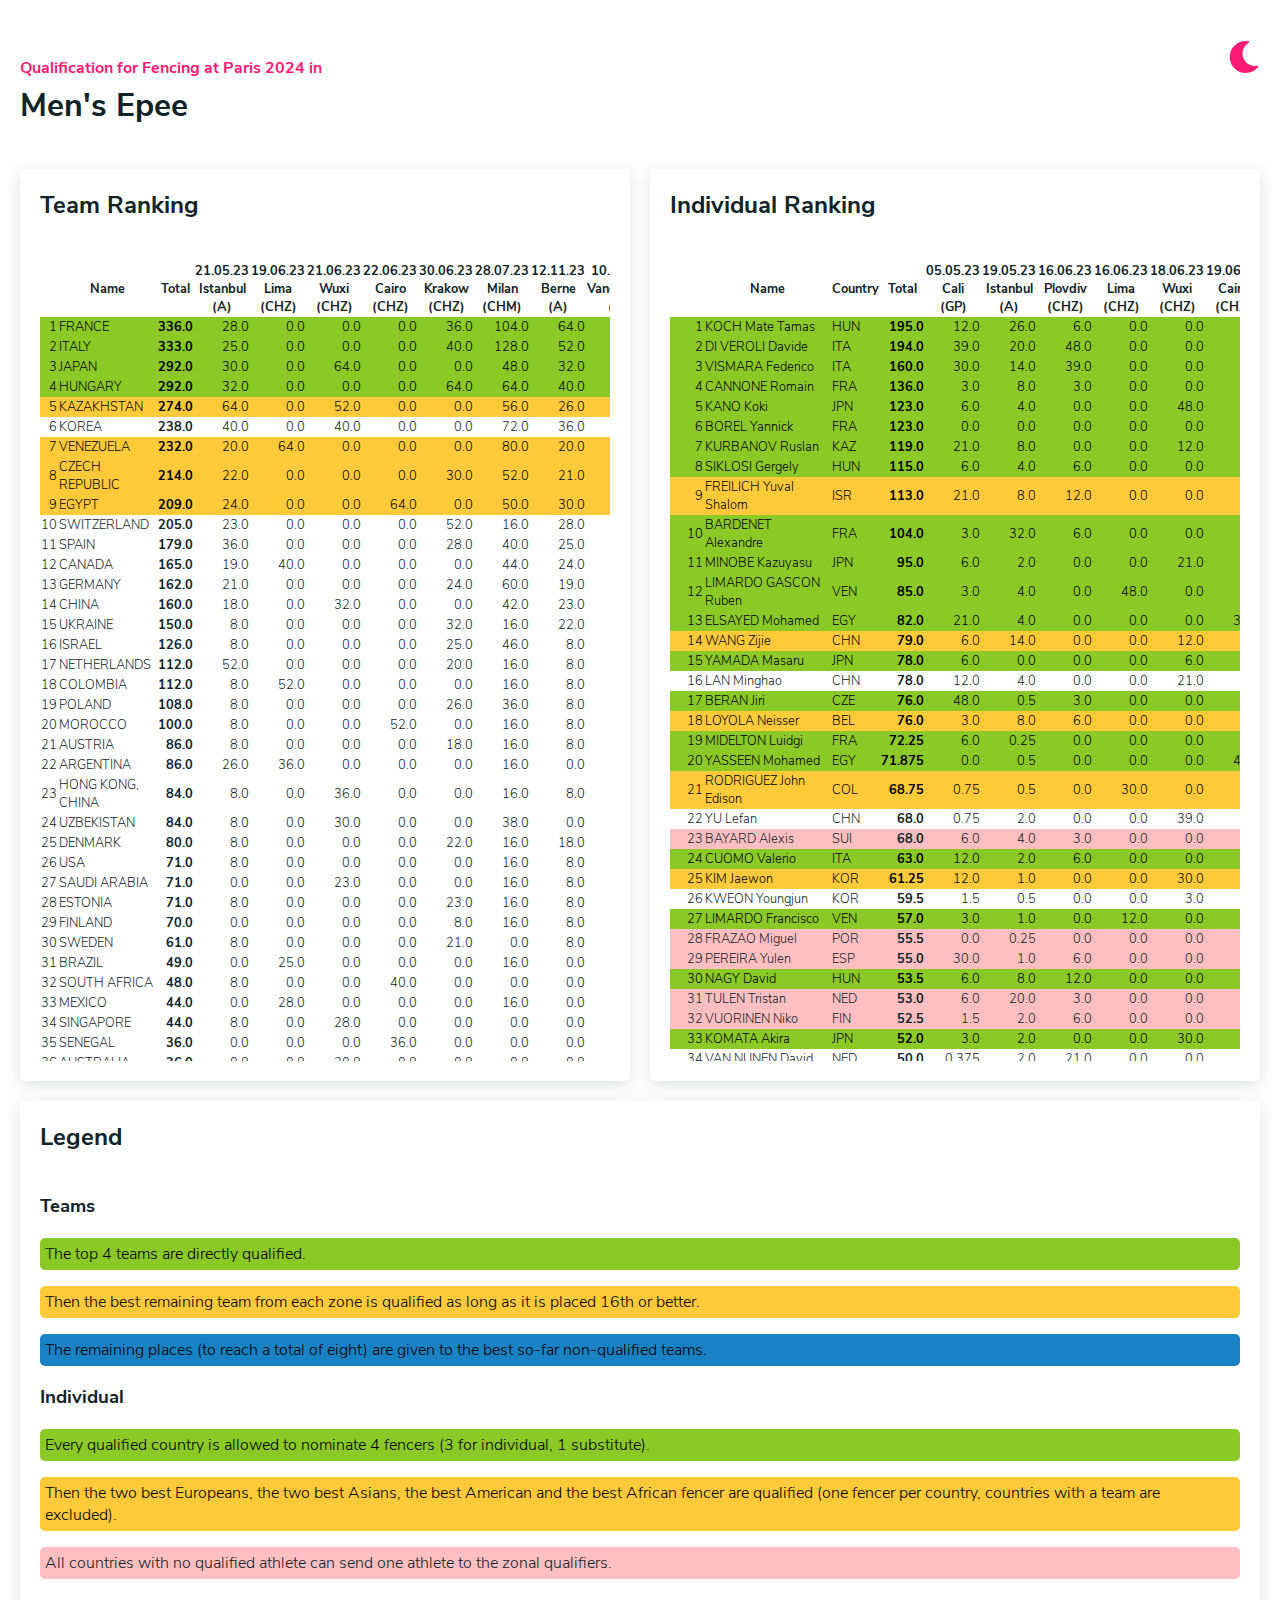
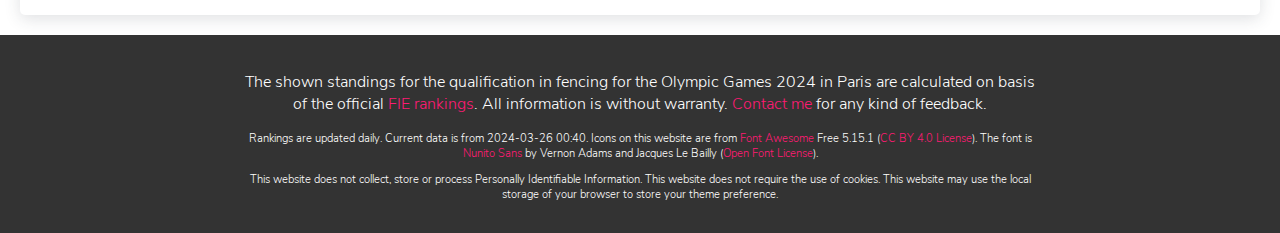
==== commit 9b4b4d95: "Daily Update" ====
--- a/epee_men.html
+++ b/epee_men.html
@@ -149,13 +149,39 @@
 								<br/>
 							</th>
 							
+							
+							<!-- <th>24.03.24 Tbilisi (A)</th> -->
+							<th>
+								24.03.24
+								<br/>
+								Tbilisi
+								<br/>
+								(A)
+								<br/>
+							</th>
+							
 						</tr>
 					</thead>
 					<tbody>
 						<tr class="qualified_1">
 							<td>1</td>
+							<td>FRANCE</td>
+							<td>336.0</td>
+							<td>28.0</td>
+							<td>0.0</td>
+							<td>0.0</td>
+							<td>0.0</td>
+							<td>36.0</td>
+							<td>104.0</td>
+							<td>64.0</td>
+							<td>25.0</td>
+							<td>40.0</td>
+							<td>64.0</td>
+						</tr>
+						<tr class="qualified_1">
+							<td>2</td>
 							<td>ITALY</td>
-							<td>321.0</td>
+							<td>333.0</td>
 							<td>25.0</td>
 							<td>0.0</td>
 							<td>0.0</td>
@@ -165,23 +191,25 @@
 							<td>52.0</td>
 							<td>52.0</td>
 							<td>24.0</td>
-						</tr>
-						<tr class="qualified_1">
-							<td>2</td>
-							<td>FRANCE</td>
-							<td>297.0</td>
-							<td>28.0</td>
-							<td>0.0</td>
-							<td>0.0</td>
-							<td>0.0</td>
 							<td>36.0</td>
-							<td>104.0</td>
-							<td>64.0</td>
-							<td>25.0</td>
-							<td>40.0</td>
 						</tr>
 						<tr class="qualified_1">
 							<td>3</td>
+							<td>JAPAN</td>
+							<td>292.0</td>
+							<td>30.0</td>
+							<td>0.0</td>
+							<td>64.0</td>
+							<td>0.0</td>
+							<td>0.0</td>
+							<td>48.0</td>
+							<td>32.0</td>
+							<td>64.0</td>
+							<td>52.0</td>
+							<td>32.0</td>
+						</tr>
+						<tr class="qualified_1">
+							<td>4</td>
 							<td>HUNGARY</td>
 							<td>292.0</td>
 							<td>32.0</td>
@@ -193,25 +221,12 @@
 							<td>40.0</td>
 							<td>28.0</td>
 							<td>64.0</td>
-						</tr>
-						<tr class="qualified_1">
-							<td>4</td>
-							<td>JAPAN</td>
-							<td>290.0</td>
-							<td>30.0</td>
-							<td>0.0</td>
-							<td>64.0</td>
-							<td>0.0</td>
-							<td>0.0</td>
-							<td>48.0</td>
-							<td>32.0</td>
-							<td>64.0</td>
-							<td>52.0</td>
+							<td>28.0</td>
 						</tr>
 						<tr class="qualified_2">
 							<td>5</td>
 							<td>KAZAKHSTAN</td>
-							<td>260.0</td>
+							<td>274.0</td>
 							<td>64.0</td>
 							<td>0.0</td>
 							<td>52.0</td>
@@ -221,11 +236,12 @@
 							<td>26.0</td>
 							<td>30.0</td>
 							<td>32.0</td>
+							<td>40.0</td>
 						</tr>
 						<tr class="qualified_0">
 							<td>6</td>
 							<td>KOREA</td>
-							<td>234.0</td>
+							<td>238.0</td>
 							<td>40.0</td>
 							<td>0.0</td>
 							<td>40.0</td>
@@ -234,6 +250,7 @@
 							<td>72.0</td>
 							<td>36.0</td>
 							<td>21.0</td>
+							<td>25.0</td>
 							<td>25.0</td>
 						</tr>
 						<tr class="qualified_2">
@@ -249,11 +266,27 @@
 							<td>20.0</td>
 							<td>40.0</td>
 							<td>8.0</td>
+							<td>8.0</td>
 						</tr>
 						<tr class="qualified_2">
 							<td>8</td>
+							<td>CZECH REPUBLIC</td>
+							<td>214.0</td>
+							<td>22.0</td>
+							<td>0.0</td>
+							<td>0.0</td>
+							<td>0.0</td>
+							<td>30.0</td>
+							<td>52.0</td>
+							<td>21.0</td>
+							<td>32.0</td>
+							<td>26.0</td>
+							<td>52.0</td>
+						</tr>
+						<tr class="qualified_2">
+							<td>9</td>
 							<td>EGYPT</td>
-							<td>207.0</td>
+							<td>209.0</td>
 							<td>24.0</td>
 							<td>0.0</td>
 							<td>0.0</td>
@@ -263,11 +296,12 @@
 							<td>30.0</td>
 							<td>18.0</td>
 							<td>21.0</td>
-						</tr>
-						<tr class="qualified_2">
-							<td>9</td>
+							<td>20.0</td>
+						</tr>
+						<tr class="qualified_0">
+							<td>10</td>
 							<td>SWITZERLAND</td>
-							<td>191.0</td>
+							<td>205.0</td>
 							<td>23.0</td>
 							<td>0.0</td>
 							<td>0.0</td>
@@ -277,25 +311,12 @@
 							<td>28.0</td>
 							<td>36.0</td>
 							<td>36.0</td>
-						</tr>
-						<tr class="qualified_0">
-							<td>10</td>
-							<td>CZECH REPUBLIC</td>
-							<td>183.0</td>
-							<td>22.0</td>
-							<td>0.0</td>
-							<td>0.0</td>
-							<td>0.0</td>
 							<td>30.0</td>
-							<td>52.0</td>
-							<td>21.0</td>
-							<td>32.0</td>
-							<td>26.0</td>
 						</tr>
 						<tr class="qualified_0">
 							<td>11</td>
 							<td>SPAIN</td>
-							<td>176.0</td>
+							<td>179.0</td>
 							<td>36.0</td>
 							<td>0.0</td>
 							<td>0.0</td>
@@ -305,9 +326,25 @@
 							<td>25.0</td>
 							<td>24.0</td>
 							<td>23.0</td>
+							<td>26.0</td>
 						</tr>
 						<tr class="qualified_0">
 							<td>12</td>
+							<td>CANADA</td>
+							<td>165.0</td>
+							<td>19.0</td>
+							<td>40.0</td>
+							<td>0.0</td>
+							<td>0.0</td>
+							<td>0.0</td>
+							<td>44.0</td>
+							<td>24.0</td>
+							<td>8.0</td>
+							<td>20.0</td>
+							<td>18.0</td>
+						</tr>
+						<tr class="qualified_0">
+							<td>13</td>
 							<td>GERMANY</td>
 							<td>162.0</td>
 							<td>21.0</td>
@@ -319,25 +356,12 @@
 							<td>19.0</td>
 							<td>19.0</td>
 							<td>19.0</td>
-						</tr>
-						<tr class="qualified_0">
-							<td>13</td>
-							<td>CANADA</td>
-							<td>155.0</td>
 							<td>19.0</td>
-							<td>40.0</td>
-							<td>0.0</td>
-							<td>0.0</td>
-							<td>0.0</td>
-							<td>44.0</td>
-							<td>24.0</td>
-							<td>8.0</td>
-							<td>20.0</td>
 						</tr>
 						<tr class="qualified_0">
 							<td>14</td>
 							<td>CHINA</td>
-							<td>145.0</td>
+							<td>160.0</td>
 							<td>18.0</td>
 							<td>0.0</td>
 							<td>32.0</td>
@@ -347,11 +371,12 @@
 							<td>23.0</td>
 							<td>8.0</td>
 							<td>22.0</td>
+							<td>23.0</td>
 						</tr>
 						<tr class="qualified_0">
 							<td>15</td>
 							<td>UKRAINE</td>
-							<td>134.0</td>
+							<td>150.0</td>
 							<td>8.0</td>
 							<td>0.0</td>
 							<td>0.0</td>
@@ -361,11 +386,12 @@
 							<td>22.0</td>
 							<td>26.0</td>
 							<td>30.0</td>
+							<td>24.0</td>
 						</tr>
 						<tr class="qualified_0">
 							<td>16</td>
 							<td>ISRAEL</td>
-							<td>113.0</td>
+							<td>126.0</td>
 							<td>8.0</td>
 							<td>0.0</td>
 							<td>0.0</td>
@@ -375,23 +401,10 @@
 							<td>8.0</td>
 							<td>8.0</td>
 							<td>18.0</td>
+							<td>21.0</td>
 						</tr>
 						<tr class="qualified_0">
 							<td>17</td>
-							<td>COLOMBIA</td>
-							<td>112.0</td>
-							<td>8.0</td>
-							<td>52.0</td>
-							<td>0.0</td>
-							<td>0.0</td>
-							<td>0.0</td>
-							<td>16.0</td>
-							<td>8.0</td>
-							<td>20.0</td>
-							<td>8.0</td>
-						</tr>
-						<tr class="qualified_0">
-							<td>18</td>
 							<td>NETHERLANDS</td>
 							<td>112.0</td>
 							<td>52.0</td>
@@ -403,6 +416,22 @@
 							<td>8.0</td>
 							<td>8.0</td>
 							<td>8.0</td>
+							<td>8.0</td>
+						</tr>
+						<tr class="qualified_0">
+							<td>18</td>
+							<td>COLOMBIA</td>
+							<td>112.0</td>
+							<td>8.0</td>
+							<td>52.0</td>
+							<td>0.0</td>
+							<td>0.0</td>
+							<td>0.0</td>
+							<td>16.0</td>
+							<td>8.0</td>
+							<td>20.0</td>
+							<td>8.0</td>
+							<td>8.0</td>
 						</tr>
 						<tr class="qualified_0">
 							<td>19</td>
@@ -417,6 +446,7 @@
 							<td>8.0</td>
 							<td>22.0</td>
 							<td>8.0</td>
+							<td>8.0</td>
 						</tr>
 						<tr class="qualified_0">
 							<td>20</td>
@@ -431,23 +461,10 @@
 							<td>8.0</td>
 							<td>8.0</td>
 							<td>8.0</td>
+							<td>8.0</td>
 						</tr>
 						<tr class="qualified_0">
 							<td>21</td>
-							<td>ARGENTINA</td>
-							<td>86.0</td>
-							<td>26.0</td>
-							<td>36.0</td>
-							<td>0.0</td>
-							<td>0.0</td>
-							<td>0.0</td>
-							<td>16.0</td>
-							<td>0.0</td>
-							<td>0.0</td>
-							<td>8.0</td>
-						</tr>
-						<tr class="qualified_0">
-							<td>22</td>
 							<td>AUSTRIA</td>
 							<td>86.0</td>
 							<td>8.0</td>
@@ -459,6 +476,22 @@
 							<td>8.0</td>
 							<td>8.0</td>
 							<td>28.0</td>
+							<td>8.0</td>
+						</tr>
+						<tr class="qualified_0">
+							<td>22</td>
+							<td>ARGENTINA</td>
+							<td>86.0</td>
+							<td>26.0</td>
+							<td>36.0</td>
+							<td>0.0</td>
+							<td>0.0</td>
+							<td>0.0</td>
+							<td>16.0</td>
+							<td>0.0</td>
+							<td>0.0</td>
+							<td>8.0</td>
+							<td>0.0</td>
 						</tr>
 						<tr class="qualified_0">
 							<td>23</td>
@@ -473,9 +506,25 @@
 							<td>8.0</td>
 							<td>8.0</td>
 							<td>8.0</td>
+							<td>8.0</td>
 						</tr>
 						<tr class="qualified_0">
 							<td>24</td>
+							<td>UZBEKISTAN</td>
+							<td>84.0</td>
+							<td>8.0</td>
+							<td>0.0</td>
+							<td>30.0</td>
+							<td>0.0</td>
+							<td>0.0</td>
+							<td>38.0</td>
+							<td>0.0</td>
+							<td>0.0</td>
+							<td>0.0</td>
+							<td>8.0</td>
+						</tr>
+						<tr class="qualified_0">
+							<td>25</td>
 							<td>DENMARK</td>
 							<td>80.0</td>
 							<td>8.0</td>
@@ -487,23 +536,40 @@
 							<td>18.0</td>
 							<td>8.0</td>
 							<td>8.0</td>
-						</tr>
-						<tr class="qualified_0">
-							<td>25</td>
-							<td>UZBEKISTAN</td>
-							<td>76.0</td>
+							<td>0.0</td>
+						</tr>
+						<tr class="qualified_0">
+							<td>26</td>
+							<td>USA</td>
+							<td>71.0</td>
 							<td>8.0</td>
 							<td>0.0</td>
-							<td>30.0</td>
-							<td>0.0</td>
-							<td>0.0</td>
-							<td>38.0</td>
-							<td>0.0</td>
-							<td>0.0</td>
-							<td>0.0</td>
-						</tr>
-						<tr class="qualified_0">
-							<td>26</td>
+							<td>0.0</td>
+							<td>0.0</td>
+							<td>0.0</td>
+							<td>16.0</td>
+							<td>8.0</td>
+							<td>23.0</td>
+							<td>8.0</td>
+							<td>8.0</td>
+						</tr>
+						<tr class="qualified_0">
+							<td>27</td>
+							<td>SAUDI ARABIA</td>
+							<td>71.0</td>
+							<td>0.0</td>
+							<td>0.0</td>
+							<td>23.0</td>
+							<td>0.0</td>
+							<td>0.0</td>
+							<td>16.0</td>
+							<td>8.0</td>
+							<td>8.0</td>
+							<td>8.0</td>
+							<td>8.0</td>
+						</tr>
+						<tr class="qualified_0">
+							<td>28</td>
 							<td>ESTONIA</td>
 							<td>71.0</td>
 							<td>8.0</td>
@@ -515,81 +581,12 @@
 							<td>8.0</td>
 							<td>8.0</td>
 							<td>8.0</td>
-						</tr>
-						<tr class="qualified_0">
-							<td>27</td>
-							<td>SAUDI ARABIA</td>
-							<td>63.0</td>
-							<td>0.0</td>
-							<td>0.0</td>
-							<td>23.0</td>
-							<td>0.0</td>
-							<td>0.0</td>
-							<td>16.0</td>
 							<td>8.0</td>
-							<td>8.0</td>
-							<td>8.0</td>
-						</tr>
-						<tr class="qualified_0">
-							<td>28</td>
-							<td>USA</td>
-							<td>63.0</td>
-							<td>8.0</td>
-							<td>0.0</td>
-							<td>0.0</td>
-							<td>0.0</td>
-							<td>0.0</td>
-							<td>16.0</td>
-							<td>8.0</td>
-							<td>23.0</td>
-							<td>8.0</td>
 						</tr>
 						<tr class="qualified_0">
 							<td>29</td>
-							<td>SWEDEN</td>
-							<td>53.0</td>
-							<td>8.0</td>
-							<td>0.0</td>
-							<td>0.0</td>
-							<td>0.0</td>
-							<td>21.0</td>
-							<td>0.0</td>
-							<td>8.0</td>
-							<td>8.0</td>
-							<td>8.0</td>
-						</tr>
-						<tr class="qualified_0">
-							<td>30</td>
-							<td>BRAZIL</td>
-							<td>49.0</td>
-							<td>0.0</td>
-							<td>25.0</td>
-							<td>0.0</td>
-							<td>0.0</td>
-							<td>0.0</td>
-							<td>16.0</td>
-							<td>0.0</td>
-							<td>0.0</td>
-							<td>8.0</td>
-						</tr>
-						<tr class="qualified_0">
-							<td>31</td>
-							<td>SOUTH AFRICA</td>
-							<td>48.0</td>
-							<td>8.0</td>
-							<td>0.0</td>
-							<td>0.0</td>
-							<td>40.0</td>
-							<td>0.0</td>
-							<td>0.0</td>
-							<td>0.0</td>
-							<td>0.0</td>
-							<td>0.0</td>
-						</tr>
-						<tr class="qualified_0">
-							<td>32</td>
 							<td>FINLAND</td>
-							<td>48.0</td>
+							<td>70.0</td>
 							<td>0.0</td>
 							<td>0.0</td>
 							<td>0.0</td>
@@ -599,6 +596,52 @@
 							<td>8.0</td>
 							<td>8.0</td>
 							<td>8.0</td>
+							<td>22.0</td>
+						</tr>
+						<tr class="qualified_0">
+							<td>30</td>
+							<td>SWEDEN</td>
+							<td>61.0</td>
+							<td>8.0</td>
+							<td>0.0</td>
+							<td>0.0</td>
+							<td>0.0</td>
+							<td>21.0</td>
+							<td>0.0</td>
+							<td>8.0</td>
+							<td>8.0</td>
+							<td>8.0</td>
+							<td>8.0</td>
+						</tr>
+						<tr class="qualified_0">
+							<td>31</td>
+							<td>BRAZIL</td>
+							<td>49.0</td>
+							<td>0.0</td>
+							<td>25.0</td>
+							<td>0.0</td>
+							<td>0.0</td>
+							<td>0.0</td>
+							<td>16.0</td>
+							<td>0.0</td>
+							<td>0.0</td>
+							<td>8.0</td>
+							<td>0.0</td>
+						</tr>
+						<tr class="qualified_0">
+							<td>32</td>
+							<td>SOUTH AFRICA</td>
+							<td>48.0</td>
+							<td>8.0</td>
+							<td>0.0</td>
+							<td>0.0</td>
+							<td>40.0</td>
+							<td>0.0</td>
+							<td>0.0</td>
+							<td>0.0</td>
+							<td>0.0</td>
+							<td>0.0</td>
+							<td>0.0</td>
 						</tr>
 						<tr class="qualified_0">
 							<td>33</td>
@@ -610,6 +653,7 @@
 							<td>0.0</td>
 							<td>0.0</td>
 							<td>16.0</td>
+							<td>0.0</td>
 							<td>0.0</td>
 							<td>0.0</td>
 							<td>0.0</td>
@@ -627,6 +671,7 @@
 							<td>0.0</td>
 							<td>0.0</td>
 							<td>8.0</td>
+							<td>0.0</td>
 						</tr>
 						<tr class="qualified_0">
 							<td>35</td>
@@ -641,6 +686,7 @@
 							<td>0.0</td>
 							<td>0.0</td>
 							<td>0.0</td>
+							<td>0.0</td>
 						</tr>
 						<tr class="qualified_0">
 							<td>36</td>
@@ -655,6 +701,7 @@
 							<td>0.0</td>
 							<td>8.0</td>
 							<td>8.0</td>
+							<td>0.0</td>
 						</tr>
 						<tr class="qualified_0">
 							<td>37</td>
@@ -669,6 +716,7 @@
 							<td>0.0</td>
 							<td>0.0</td>
 							<td>0.0</td>
+							<td>0.0</td>
 						</tr>
 						<tr class="qualified_0">
 							<td>38</td>
@@ -683,17 +731,19 @@
 							<td>0.0</td>
 							<td>8.0</td>
 							<td>0.0</td>
+							<td>0.0</td>
 						</tr>
 						<tr class="qualified_0">
 							<td>39</td>
-							<td>CUBA</td>
+							<td>PORTUGAL</td>
 							<td>32.0</td>
 							<td>0.0</td>
-							<td>32.0</td>
-							<td>0.0</td>
-							<td>0.0</td>
-							<td>0.0</td>
-							<td>0.0</td>
+							<td>0.0</td>
+							<td>0.0</td>
+							<td>0.0</td>
+							<td>8.0</td>
+							<td>16.0</td>
+							<td>8.0</td>
 							<td>0.0</td>
 							<td>0.0</td>
 							<td>0.0</td>
@@ -711,42 +761,46 @@
 							<td>0.0</td>
 							<td>0.0</td>
 							<td>0.0</td>
+							<td>0.0</td>
 						</tr>
 						<tr class="qualified_0">
 							<td>41</td>
-							<td>PORTUGAL</td>
+							<td>CUBA</td>
 							<td>32.0</td>
 							<td>0.0</td>
-							<td>0.0</td>
-							<td>0.0</td>
-							<td>0.0</td>
-							<td>8.0</td>
-							<td>16.0</td>
-							<td>8.0</td>
+							<td>32.0</td>
+							<td>0.0</td>
+							<td>0.0</td>
+							<td>0.0</td>
+							<td>0.0</td>
+							<td>0.0</td>
+							<td>0.0</td>
 							<td>0.0</td>
 							<td>0.0</td>
 						</tr>
 						<tr class="qualified_0">
 							<td>42</td>
+							<td>CHILE</td>
+							<td>30.0</td>
+							<td>0.0</td>
+							<td>30.0</td>
+							<td>0.0</td>
+							<td>0.0</td>
+							<td>0.0</td>
+							<td>0.0</td>
+							<td>0.0</td>
+							<td>0.0</td>
+							<td>0.0</td>
+							<td>0.0</td>
+						</tr>
+						<tr class="qualified_0">
+							<td>43</td>
 							<td>ALGERIA</td>
 							<td>30.0</td>
 							<td>0.0</td>
 							<td>0.0</td>
 							<td>0.0</td>
 							<td>30.0</td>
-							<td>0.0</td>
-							<td>0.0</td>
-							<td>0.0</td>
-							<td>0.0</td>
-							<td>0.0</td>
-						</tr>
-						<tr class="qualified_0">
-							<td>43</td>
-							<td>CHILE</td>
-							<td>30.0</td>
-							<td>0.0</td>
-							<td>30.0</td>
-							<td>0.0</td>
 							<td>0.0</td>
 							<td>0.0</td>
 							<td>0.0</td>
@@ -762,6 +816,7 @@
 							<td>0.0</td>
 							<td>0.0</td>
 							<td>28.0</td>
+							<td>0.0</td>
 							<td>0.0</td>
 							<td>0.0</td>
 							<td>0.0</td>
@@ -781,9 +836,25 @@
 							<td>0.0</td>
 							<td>0.0</td>
 							<td>0.0</td>
+							<td>0.0</td>
 						</tr>
 						<tr class="qualified_0">
 							<td>46</td>
+							<td>PANAMA</td>
+							<td>26.0</td>
+							<td>0.0</td>
+							<td>26.0</td>
+							<td>0.0</td>
+							<td>0.0</td>
+							<td>0.0</td>
+							<td>0.0</td>
+							<td>0.0</td>
+							<td>0.0</td>
+							<td>0.0</td>
+							<td>0.0</td>
+						</tr>
+						<tr class="qualified_0">
+							<td>47</td>
 							<td>UNITED ARAB EMIRATES</td>
 							<td>26.0</td>
 							<td>0.0</td>
@@ -793,19 +864,6 @@
 							<td>0.0</td>
 							<td>0.0</td>
 							<td>8.0</td>
-							<td>0.0</td>
-							<td>0.0</td>
-						</tr>
-						<tr class="qualified_0">
-							<td>47</td>
-							<td>PANAMA</td>
-							<td>26.0</td>
-							<td>0.0</td>
-							<td>26.0</td>
-							<td>0.0</td>
-							<td>0.0</td>
-							<td>0.0</td>
-							<td>0.0</td>
 							<td>0.0</td>
 							<td>0.0</td>
 							<td>0.0</td>
@@ -823,6 +881,7 @@
 							<td>0.0</td>
 							<td>0.0</td>
 							<td>0.0</td>
+							<td>0.0</td>
 						</tr>
 						<tr class="qualified_0">
 							<td>49</td>
@@ -837,6 +896,7 @@
 							<td>0.0</td>
 							<td>0.0</td>
 							<td>0.0</td>
+							<td>0.0</td>
 						</tr>
 						<tr class="qualified_0">
 							<td>50</td>
@@ -851,6 +911,7 @@
 							<td>0.0</td>
 							<td>0.0</td>
 							<td>0.0</td>
+							<td>0.0</td>
 						</tr>
 						<tr class="qualified_0">
 							<td>51</td>
@@ -865,6 +926,7 @@
 							<td>0.0</td>
 							<td>0.0</td>
 							<td>0.0</td>
+							<td>0.0</td>
 						</tr>
 						<tr class="qualified_0">
 							<td>52</td>
@@ -879,6 +941,7 @@
 							<td>0.0</td>
 							<td>0.0</td>
 							<td>0.0</td>
+							<td>0.0</td>
 						</tr>
 						<tr class="qualified_0">
 							<td>53</td>
@@ -893,6 +956,7 @@
 							<td>0.0</td>
 							<td>0.0</td>
 							<td>0.0</td>
+							<td>0.0</td>
 						</tr>
 						<tr class="qualified_0">
 							<td>54</td>
@@ -907,6 +971,7 @@
 							<td>0.0</td>
 							<td>0.0</td>
 							<td>0.0</td>
+							<td>0.0</td>
 						</tr>
 						<tr class="qualified_0">
 							<td>55</td>
@@ -921,9 +986,25 @@
 							<td>0.0</td>
 							<td>0.0</td>
 							<td>0.0</td>
+							<td>0.0</td>
 						</tr>
 						<tr class="qualified_0">
 							<td>56</td>
+							<td>GREAT BRITAIN</td>
+							<td>16.0</td>
+							<td>0.0</td>
+							<td>0.0</td>
+							<td>0.0</td>
+							<td>0.0</td>
+							<td>0.0</td>
+							<td>0.0</td>
+							<td>8.0</td>
+							<td>8.0</td>
+							<td>0.0</td>
+							<td>0.0</td>
+						</tr>
+						<tr class="qualified_0">
+							<td>57</td>
 							<td>MACAO, CHINA</td>
 							<td>16.0</td>
 							<td>0.0</td>
@@ -935,23 +1016,85 @@
 							<td>8.0</td>
 							<td>0.0</td>
 							<td>0.0</td>
-						</tr>
-						<tr class="qualified_0">
-							<td>57</td>
-							<td>GREAT BRITAIN</td>
-							<td>16.0</td>
-							<td>0.0</td>
-							<td>0.0</td>
-							<td>0.0</td>
-							<td>0.0</td>
-							<td>0.0</td>
-							<td>0.0</td>
+							<td>0.0</td>
+						</tr>
+						<tr class="qualified_0">
+							<td>58</td>
+							<td>NEW ZEALAND</td>
 							<td>8.0</td>
+							<td>0.0</td>
+							<td>0.0</td>
 							<td>8.0</td>
 							<td>0.0</td>
-						</tr>
-						<tr class="qualified_0">
-							<td>58</td>
+							<td>0.0</td>
+							<td>0.0</td>
+							<td>0.0</td>
+							<td>0.0</td>
+							<td>0.0</td>
+							<td>0.0</td>
+						</tr>
+						<tr class="qualified_0">
+							<td>59</td>
+							<td>THAILAND</td>
+							<td>8.0</td>
+							<td>0.0</td>
+							<td>0.0</td>
+							<td>8.0</td>
+							<td>0.0</td>
+							<td>0.0</td>
+							<td>0.0</td>
+							<td>0.0</td>
+							<td>0.0</td>
+							<td>0.0</td>
+							<td>0.0</td>
+						</tr>
+						<tr class="qualified_0">
+							<td>60</td>
+							<td>AZERBAIJAN</td>
+							<td>8.0</td>
+							<td>0.0</td>
+							<td>0.0</td>
+							<td>0.0</td>
+							<td>0.0</td>
+							<td>8.0</td>
+							<td>0.0</td>
+							<td>0.0</td>
+							<td>0.0</td>
+							<td>0.0</td>
+							<td>0.0</td>
+						</tr>
+						<tr class="qualified_0">
+							<td>61</td>
+							<td>VIETNAM</td>
+							<td>8.0</td>
+							<td>0.0</td>
+							<td>0.0</td>
+							<td>8.0</td>
+							<td>0.0</td>
+							<td>0.0</td>
+							<td>0.0</td>
+							<td>0.0</td>
+							<td>0.0</td>
+							<td>0.0</td>
+							<td>0.0</td>
+						</tr>
+						<tr class="qualified_0">
+							<td>62</td>
+							<td>LUXEMBOURG</td>
+							<td>8.0</td>
+							<td>0.0</td>
+							<td>0.0</td>
+							<td>0.0</td>
+							<td>0.0</td>
+							<td>8.0</td>
+							<td>0.0</td>
+							<td>0.0</td>
+							<td>0.0</td>
+							<td>0.0</td>
+							<td>0.0</td>
+						</tr>
+						<tr class="qualified_0">
+							<td>63</td>
 							<td>INDONESIA</td>
 							<td>8.0</td>
 							<td>0.0</td>
@@ -963,9 +1106,55 @@
 							<td>0.0</td>
 							<td>0.0</td>
 							<td>0.0</td>
-						</tr>
-						<tr class="qualified_0">
-							<td>59</td>
+							<td>0.0</td>
+						</tr>
+						<tr class="qualified_0">
+							<td>64</td>
+							<td>BULGARIA</td>
+							<td>8.0</td>
+							<td>0.0</td>
+							<td>0.0</td>
+							<td>0.0</td>
+							<td>0.0</td>
+							<td>8.0</td>
+							<td>0.0</td>
+							<td>0.0</td>
+							<td>0.0</td>
+							<td>0.0</td>
+							<td>0.0</td>
+						</tr>
+						<tr class="qualified_0">
+							<td>65</td>
+							<td>LATVIA</td>
+							<td>8.0</td>
+							<td>0.0</td>
+							<td>0.0</td>
+							<td>0.0</td>
+							<td>0.0</td>
+							<td>8.0</td>
+							<td>0.0</td>
+							<td>0.0</td>
+							<td>0.0</td>
+							<td>0.0</td>
+							<td>0.0</td>
+						</tr>
+						<tr class="qualified_0">
+							<td>66</td>
+							<td>GREECE</td>
+							<td>8.0</td>
+							<td>0.0</td>
+							<td>0.0</td>
+							<td>0.0</td>
+							<td>0.0</td>
+							<td>8.0</td>
+							<td>0.0</td>
+							<td>0.0</td>
+							<td>0.0</td>
+							<td>0.0</td>
+							<td>0.0</td>
+						</tr>
+						<tr class="qualified_0">
+							<td>67</td>
 							<td>NORTH MACEDONIA</td>
 							<td>8.0</td>
 							<td>0.0</td>
@@ -977,132 +1166,22 @@
 							<td>0.0</td>
 							<td>0.0</td>
 							<td>0.0</td>
-						</tr>
-						<tr class="qualified_0">
-							<td>60</td>
-							<td>GREECE</td>
+							<td>0.0</td>
+						</tr>
+						<tr class="qualified_0">
+							<td>68</td>
+							<td>GEORGIA</td>
 							<td>8.0</td>
 							<td>0.0</td>
 							<td>0.0</td>
 							<td>0.0</td>
 							<td>0.0</td>
+							<td>0.0</td>
+							<td>0.0</td>
+							<td>0.0</td>
+							<td>0.0</td>
+							<td>0.0</td>
 							<td>8.0</td>
-							<td>0.0</td>
-							<td>0.0</td>
-							<td>0.0</td>
-							<td>0.0</td>
-						</tr>
-						<tr class="qualified_0">
-							<td>61</td>
-							<td>BULGARIA</td>
-							<td>8.0</td>
-							<td>0.0</td>
-							<td>0.0</td>
-							<td>0.0</td>
-							<td>0.0</td>
-							<td>8.0</td>
-							<td>0.0</td>
-							<td>0.0</td>
-							<td>0.0</td>
-							<td>0.0</td>
-						</tr>
-						<tr class="qualified_0">
-							<td>62</td>
-							<td>LATVIA</td>
-							<td>8.0</td>
-							<td>0.0</td>
-							<td>0.0</td>
-							<td>0.0</td>
-							<td>0.0</td>
-							<td>8.0</td>
-							<td>0.0</td>
-							<td>0.0</td>
-							<td>0.0</td>
-							<td>0.0</td>
-						</tr>
-						<tr class="qualified_0">
-							<td>63</td>
-							<td>LUXEMBOURG</td>
-							<td>8.0</td>
-							<td>0.0</td>
-							<td>0.0</td>
-							<td>0.0</td>
-							<td>0.0</td>
-							<td>8.0</td>
-							<td>0.0</td>
-							<td>0.0</td>
-							<td>0.0</td>
-							<td>0.0</td>
-						</tr>
-						<tr class="qualified_0">
-							<td>64</td>
-							<td>VIETNAM</td>
-							<td>8.0</td>
-							<td>0.0</td>
-							<td>0.0</td>
-							<td>8.0</td>
-							<td>0.0</td>
-							<td>0.0</td>
-							<td>0.0</td>
-							<td>0.0</td>
-							<td>0.0</td>
-							<td>0.0</td>
-						</tr>
-						<tr class="qualified_0">
-							<td>65</td>
-							<td>AZERBAIJAN</td>
-							<td>8.0</td>
-							<td>0.0</td>
-							<td>0.0</td>
-							<td>0.0</td>
-							<td>0.0</td>
-							<td>8.0</td>
-							<td>0.0</td>
-							<td>0.0</td>
-							<td>0.0</td>
-							<td>0.0</td>
-						</tr>
-						<tr class="qualified_0">
-							<td>66</td>
-							<td>THAILAND</td>
-							<td>8.0</td>
-							<td>0.0</td>
-							<td>0.0</td>
-							<td>8.0</td>
-							<td>0.0</td>
-							<td>0.0</td>
-							<td>0.0</td>
-							<td>0.0</td>
-							<td>0.0</td>
-							<td>0.0</td>
-						</tr>
-						<tr class="qualified_0">
-							<td>67</td>
-							<td>NEW ZEALAND</td>
-							<td>8.0</td>
-							<td>0.0</td>
-							<td>0.0</td>
-							<td>8.0</td>
-							<td>0.0</td>
-							<td>0.0</td>
-							<td>0.0</td>
-							<td>0.0</td>
-							<td>0.0</td>
-							<td>0.0</td>
-						</tr>
-						<tr class="qualified_0">
-							<td>68</td>
-							<td>URUGUAY</td>
-							<td>0.0</td>
-							<td>0.0</td>
-							<td>0.0</td>
-							<td>0.0</td>
-							<td>0.0</td>
-							<td>0.0</td>
-							<td>0.0</td>
-							<td>0.0</td>
-							<td>0.0</td>
-							<td>0.0</td>
 						</tr>
 						<tr class="qualified_0">
 							<td>69</td>
@@ -1117,6 +1196,7 @@
 							<td>0.0</td>
 							<td>0.0</td>
 							<td>0.0</td>
+							<td>0.0</td>
 						</tr>
 						<tr class="qualified_0">
 							<td>70</td>
@@ -1131,6 +1211,7 @@
 							<td>0.0</td>
 							<td>0.0</td>
 							<td>0.0</td>
+							<td>0.0</td>
 						</tr>
 						<tr class="qualified_0">
 							<td>71</td>
@@ -1145,6 +1226,7 @@
 							<td>0.0</td>
 							<td>0.0</td>
 							<td>0.0</td>
+							<td>0.0</td>
 						</tr>
 						<tr class="qualified_0">
 							<td>72</td>
@@ -1159,10 +1241,12 @@
 							<td>0.0</td>
 							<td>0.0</td>
 							<td>0.0</td>
+							<td>0.0</td>
 						</tr>
 						<tr class="qualified_0">
 							<td>73</td>
 							<td>CROATIA</td>
+							<td>0.0</td>
 							<td>0.0</td>
 							<td>0.0</td>
 							<td>0.0</td>
@@ -1766,7 +1850,7 @@
 							<td>6.0</td>
 							<td>14.0</td>
 						</tr>
-						<tr class="qualified_2">
+						<tr class="qualified_1">
 							<td>17</td>
 							<td>BERAN Jiri</td>
 							<td>CZE</td>
@@ -1789,7 +1873,7 @@
 							<td>3.0</td>
 							<td>2.0</td>
 						</tr>
-						<tr class="qualified_4">
+						<tr class="qualified_2">
 							<td>18</td>
 							<td>LOYOLA Neisser</td>
 							<td>BEL</td>
@@ -1904,7 +1988,7 @@
 							<td>3.0</td>
 							<td>1.0</td>
 						</tr>
-						<tr class="qualified_1">
+						<tr class="qualified_4">
 							<td>23</td>
 							<td>BAYARD Alexis</td>
 							<td>SUI</td>
@@ -2318,7 +2402,7 @@
 							<td>3.0</td>
 							<td>4.0</td>
 						</tr>
-						<tr class="qualified_1">
+						<tr class="qualified_0">
 							<td>41</td>
 							<td>MALCOTTI Lucas</td>
 							<td>SUI</td>
@@ -2433,7 +2517,7 @@
 							<td>1.5</td>
 							<td>4.0</td>
 						</tr>
-						<tr class="qualified_1">
+						<tr class="qualified_0">
 							<td>46</td>
 							<td>HEINZER Max</td>
 							<td>SUI</td>
@@ -2916,7 +3000,7 @@
 							<td>0.375</td>
 							<td>0.5</td>
 						</tr>
-						<tr class="qualified_1">
+						<tr class="qualified_0">
 							<td>67</td>
 							<td>FAVRE Hadrien</td>
 							<td>SUI</td>
@@ -2962,7 +3046,7 @@
 							<td>0.375</td>
 							<td>2.0</td>
 						</tr>
-						<tr class="qualified_-1">
+						<tr class="qualified_0">
 							<td>69</td>
 							<td>HAURI Ian</td>
 							<td>SUI</td>
@@ -3054,7 +3138,7 @@
 							<td>0.0</td>
 							<td>0.25</td>
 						</tr>
-						<tr class="qualified_-2">
+						<tr class="qualified_1">
 							<td>73</td>
 							<td>JURKA Jakub</td>
 							<td>CZE</td>
@@ -3238,7 +3322,7 @@
 							<td>1.5</td>
 							<td>1.0</td>
 						</tr>
-						<tr class="qualified_-2">
+						<tr class="qualified_1">
 							<td>81</td>
 							<td>RUBES Martin</td>
 							<td>CZE</td>
@@ -4733,7 +4817,7 @@
 							<td>3.0</td>
 							<td>1.0</td>
 						</tr>
-						<tr class="qualified_-2">
+						<tr class="qualified_1">
 							<td>146</td>
 							<td>CUPR Michal</td>
 							<td>CZE</td>
@@ -4894,7 +4978,7 @@
 							<td>3.0</td>
 							<td>0.25</td>
 						</tr>
-						<tr class="qualified_-1">
+						<tr class="qualified_0">
 							<td>153</td>
 							<td>VINEIS Sven</td>
 							<td>SUI</td>
@@ -5906,7 +5990,7 @@
 							<td>0.0</td>
 							<td>0.0</td>
 						</tr>
-						<tr class="qualified_-1">
+						<tr class="qualified_0">
 							<td>197</td>
 							<td>ERBETTA Diego</td>
 							<td>SUI</td>
@@ -6113,7 +6197,7 @@
 							<td>0.0</td>
 							<td>0.0</td>
 						</tr>
-						<tr class="qualified_-1">
+						<tr class="qualified_0">
 							<td>206</td>
 							<td>FUHRIMANN Jonathan</td>
 							<td>SUI</td>
@@ -6527,7 +6611,7 @@
 							<td>0.375</td>
 							<td>0.0</td>
 						</tr>
-						<tr class="qualified_-2">
+						<tr class="qualified_-1">
 							<td>224</td>
 							<td>BALCAR Josef</td>
 							<td>CZE</td>
@@ -6642,7 +6726,7 @@
 							<td>0.375</td>
 							<td>0.0</td>
 						</tr>
-						<tr class="qualified_-1">
+						<tr class="qualified_0">
 							<td>229</td>
 							<td>DAGANI Elia</td>
 							<td>SUI</td>
@@ -6918,7 +7002,7 @@
 							<td>0.375</td>
 							<td>0.25</td>
 						</tr>
-						<tr class="qualified_-1">
+						<tr class="qualified_0">
 							<td>241</td>
 							<td>BRUNOLD Bruce</td>
 							<td>SUI</td>
@@ -7378,7 +7462,7 @@
 							<td>0.0</td>
 							<td>0.25</td>
 						</tr>
-						<tr class="qualified_-1">
+						<tr class="qualified_0">
 							<td>261</td>
 							<td>BONFERRONI Gabriel</td>
 							<td>SUI</td>
@@ -7562,7 +7646,7 @@
 							<td>0.375</td>
 							<td>2.0</td>
 						</tr>
-						<tr class="qualified_-1">
+						<tr class="qualified_0">
 							<td>269</td>
 							<td>BROCHARD Theo</td>
 							<td>SUI</td>
@@ -7769,7 +7853,7 @@
 							<td>1.5</td>
 							<td>0.0</td>
 						</tr>
-						<tr class="qualified_0">
+						<tr class="qualified_-2">
 							<td>278</td>
 							<td>HOUSIEAUX Marc</td>
 							<td>BEL</td>
@@ -8160,7 +8244,7 @@
 							<td>1.5</td>
 							<td>0.0</td>
 						</tr>
-						<tr class="qualified_0">
+						<tr class="qualified_-2">
 							<td>295</td>
 							<td>FEROT Francois Xavier</td>
 							<td>BEL</td>
@@ -8988,7 +9072,7 @@
 							<td>0.0</td>
 							<td>0.0</td>
 						</tr>
-						<tr class="qualified_-2">
+						<tr class="qualified_-1">
 							<td>331</td>
 							<td>COUFAL Frantisek</td>
 							<td>CZE</td>
@@ -10046,7 +10130,7 @@
 							<td>0.0</td>
 							<td>0.0</td>
 						</tr>
-						<tr class="qualified_-1">
+						<tr class="qualified_0">
 							<td>377</td>
 							<td>METRAILLER Clement</td>
 							<td>SUI</td>
@@ -10138,7 +10222,7 @@
 							<td>0.375</td>
 							<td>0.5</td>
 						</tr>
-						<tr class="qualified_0">
+						<tr class="qualified_-2">
 							<td>381</td>
 							<td>HUSSON Geoffroy</td>
 							<td>BEL</td>
@@ -11472,7 +11556,7 @@
 							<td>0.0</td>
 							<td>0.0</td>
 						</tr>
-						<tr class="qualified_-2">
+						<tr class="qualified_-1">
 							<td>439</td>
 							<td>PAVLIK Matyas</td>
 							<td>CZE</td>
@@ -12093,7 +12177,7 @@
 							<td>0.0</td>
 							<td>0.0</td>
 						</tr>
-						<tr class="qualified_-1">
+						<tr class="qualified_0">
 							<td>466</td>
 							<td>OSWALD Charles-Eric</td>
 							<td>SUI</td>
@@ -12484,7 +12568,7 @@
 							<td>0.0</td>
 							<td>0.0</td>
 						</tr>
-						<tr class="qualified_0">
+						<tr class="qualified_-2">
 							<td>483</td>
 							<td>BAEKELANDT Maxime</td>
 							<td>BEL</td>
@@ -12898,7 +12982,7 @@
 							<td>0.375</td>
 							<td>0.0</td>
 						</tr>
-						<tr class="qualified_0">
+						<tr class="qualified_-2">
 							<td>501</td>
 							<td>GHYSELS Leo</td>
 							<td>BEL</td>
@@ -13128,7 +13212,7 @@
 							<td>0.0</td>
 							<td>0.0</td>
 						</tr>
-						<tr class="qualified_0">
+						<tr class="qualified_-2">
 							<td>511</td>
 							<td>VAN DE STEENE Adrian</td>
 							<td>BEL</td>
@@ -13220,7 +13304,7 @@
 							<td>0.0</td>
 							<td>0.25</td>
 						</tr>
-						<tr class="qualified_-2">
+						<tr class="qualified_-1">
 							<td>515</td>
 							<td>SALZER Matej</td>
 							<td>CZE</td>
@@ -13588,7 +13672,7 @@
 							<td>0.0</td>
 							<td>0.0</td>
 						</tr>
-						<tr class="qualified_0">
+						<tr class="qualified_-2">
 							<td>531</td>
 							<td>BERNARD Florian</td>
 							<td>BEL</td>
@@ -13841,7 +13925,7 @@
 							<td>0.0</td>
 							<td>0.0</td>
 						</tr>
-						<tr class="qualified_-2">
+						<tr class="qualified_-1">
 							<td>542</td>
 							<td>PITRA Pavel</td>
 							<td>CZE</td>
@@ -13864,7 +13948,7 @@
 							<td>0.0</td>
 							<td>0.0</td>
 						</tr>
-						<tr class="qualified_-2">
+						<tr class="qualified_-1">
 							<td>543</td>
 							<td>TOMAN Jan</td>
 							<td>CZE</td>
@@ -13979,7 +14063,7 @@
 							<td>0.0</td>
 							<td>0.0</td>
 						</tr>
-						<tr class="qualified_-2">
+						<tr class="qualified_-1">
 							<td>548</td>
 							<td>KLAUS Robert</td>
 							<td>CZE</td>
@@ -14531,7 +14615,7 @@
 							<td>0.0</td>
 							<td>0.0</td>
 						</tr>
-						<tr class="qualified_-1">
+						<tr class="qualified_0">
 							<td>572</td>
 							<td>STALDER Leonard</td>
 							<td>SUI</td>
@@ -14623,7 +14707,7 @@
 							<td>0.0</td>
 							<td>0.0</td>
 						</tr>
-						<tr class="qualified_0">
+						<tr class="qualified_-2">
 							<td>576</td>
 							<td>JANSSENS William</td>
 							<td>BEL</td>
@@ -14692,7 +14776,7 @@
 							<td>0.0</td>
 							<td>0.0</td>
 						</tr>
-						<tr class="qualified_-2">
+						<tr class="qualified_-1">
 							<td>579</td>
 							<td>CAPEK Martin</td>
 							<td>CZE</td>
@@ -14876,7 +14960,7 @@
 							<td>0.0</td>
 							<td>0.0</td>
 						</tr>
-						<tr class="qualified_-1">
+						<tr class="qualified_0">
 							<td>587</td>
 							<td>FAVRE Aurele</td>
 							<td>SUI</td>
@@ -14899,7 +14983,7 @@
 							<td>0.0</td>
 							<td>0.0</td>
 						</tr>
-						<tr class="qualified_0">
+						<tr class="qualified_-2">
 							<td>588</td>
 							<td>COLMANT Cesar</td>
 							<td>BEL</td>
@@ -15750,7 +15834,7 @@
 							<td>0.0</td>
 							<td>0.0</td>
 						</tr>
-						<tr class="qualified_-2">
+						<tr class="qualified_-1">
 							<td>625</td>
 							<td>KUF Jan</td>
 							<td>CZE</td>
@@ -15888,7 +15972,7 @@
 							<td>0.0</td>
 							<td>0.0</td>
 						</tr>
-						<tr class="qualified_0">
+						<tr class="qualified_-2">
 							<td>631</td>
 							<td>REIJNAERS Finian</td>
 							<td>BEL</td>
@@ -16371,7 +16455,7 @@
 							<td>0.0</td>
 							<td>0.0</td>
 						</tr>
-						<tr class="qualified_0">
+						<tr class="qualified_-2">
 							<td>652</td>
 							<td>VERWAAL Crijn</td>
 							<td>BEL</td>
@@ -18395,7 +18479,7 @@
 							<td>0.0</td>
 							<td>0.0</td>
 						</tr>
-						<tr class="qualified_0">
+						<tr class="qualified_-2">
 							<td>740</td>
 							<td>BAUWELINCK Briecq</td>
 							<td>BEL</td>
@@ -18878,7 +18962,7 @@
 							<td>0.0</td>
 							<td>0.0</td>
 						</tr>
-						<tr class="qualified_0">
+						<tr class="qualified_-2">
 							<td>761</td>
 							<td>CORVERS Mathis</td>
 							<td>BEL</td>
@@ -20120,7 +20204,7 @@
 							<td>0.0</td>
 							<td>0.0</td>
 						</tr>
-						<tr class="qualified_-1">
+						<tr class="qualified_0">
 							<td>815</td>
 							<td>AEBERSOLD Alban</td>
 							<td>SUI</td>
@@ -20189,7 +20273,7 @@
 							<td>0.0</td>
 							<td>0.0</td>
 						</tr>
-						<tr class="qualified_-1">
+						<tr class="qualified_0">
 							<td>818</td>
 							<td>MUMENTHALER Colin</td>
 							<td>SUI</td>
@@ -21247,7 +21331,7 @@
 							<td>0.0</td>
 							<td>0.0</td>
 						</tr>
-						<tr class="qualified_-1">
+						<tr class="qualified_0">
 							<td>864</td>
 							<td>MULLER Leonard</td>
 							<td>SUI</td>
@@ -22029,7 +22113,7 @@
 							<td>0.0</td>
 							<td>0.0</td>
 						</tr>
-						<tr class="qualified_-1">
+						<tr class="qualified_0">
 							<td>898</td>
 							<td>FRIEDLI Matthieu</td>
 							<td>SUI</td>
@@ -22075,7 +22159,7 @@
 							<td>0.0</td>
 							<td>0.0</td>
 						</tr>
-						<tr class="qualified_-1">
+						<tr class="qualified_0">
 							<td>900</td>
 							<td>WIDMER Neel</td>
 							<td>SUI</td>
@@ -22098,7 +22182,7 @@
 							<td>0.0</td>
 							<td>0.0</td>
 						</tr>
-						<tr class="qualified_-1">
+						<tr class="qualified_0">
 							<td>901</td>
 							<td>HUERLIMANN David</td>
 							<td>SUI</td>
@@ -22121,7 +22205,7 @@
 							<td>0.0</td>
 							<td>0.0</td>
 						</tr>
-						<tr class="qualified_-1">
+						<tr class="qualified_0">
 							<td>902</td>
 							<td>BORER Pavlo</td>
 							<td>SUI</td>
@@ -22190,7 +22274,7 @@
 							<td>0.0</td>
 							<td>0.0</td>
 						</tr>
-						<tr class="qualified_-1">
+						<tr class="qualified_0">
 							<td>905</td>
 							<td>BERGER Guillaume</td>
 							<td>SUI</td>
@@ -22213,7 +22297,7 @@
 							<td>0.0</td>
 							<td>0.0</td>
 						</tr>
-						<tr class="qualified_-1">
+						<tr class="qualified_0">
 							<td>906</td>
 							<td>CAVADINI Lazare</td>
 							<td>SUI</td>
@@ -22236,7 +22320,7 @@
 							<td>0.0</td>
 							<td>0.0</td>
 						</tr>
-						<tr class="qualified_-1">
+						<tr class="qualified_0">
 							<td>907</td>
 							<td>WENGER Guillaume-Emile</td>
 							<td>SUI</td>
@@ -22328,7 +22412,7 @@
 							<td>0.0</td>
 							<td>0.0</td>
 						</tr>
-						<tr class="qualified_-1">
+						<tr class="qualified_0">
 							<td>911</td>
 							<td>STRUBIN Arnaud</td>
 							<td>SUI</td>
@@ -22351,7 +22435,7 @@
 							<td>0.0</td>
 							<td>0.0</td>
 						</tr>
-						<tr class="qualified_-1">
+						<tr class="qualified_0">
 							<td>912</td>
 							<td>PFEIFER Paul</td>
 							<td>SUI</td>
@@ -22397,7 +22481,7 @@
 							<td>0.0</td>
 							<td>0.0</td>
 						</tr>
-						<tr class="qualified_-1">
+						<tr class="qualified_0">
 							<td>914</td>
 							<td>BROULIS Alexandre</td>
 							<td>SUI</td>
@@ -22650,7 +22734,7 @@
 							<td>0.0</td>
 							<td>0.0</td>
 						</tr>
-						<tr class="qualified_-1">
+						<tr class="qualified_0">
 							<td>925</td>
 							<td>WEBER Frederik</td>
 							<td>SUI</td>
@@ -22926,7 +23010,7 @@
 							<td>0.0</td>
 							<td>0.0</td>
 						</tr>
-						<tr class="qualified_-1">
+						<tr class="qualified_0">
 							<td>937</td>
 							<td>STIERLI Maxime</td>
 							<td>SUI</td>
@@ -22972,7 +23056,7 @@
 							<td>0.0</td>
 							<td>0.0</td>
 						</tr>
-						<tr class="qualified_-1">
+						<tr class="qualified_0">
 							<td>939</td>
 							<td>LIONELLO Arturo</td>
 							<td>SUI</td>
@@ -22995,7 +23079,7 @@
 							<td>0.0</td>
 							<td>0.0</td>
 						</tr>
-						<tr class="qualified_-1">
+						<tr class="qualified_0">
 							<td>940</td>
 							<td>WITTWER Damien</td>
 							<td>SUI</td>
@@ -23041,7 +23125,7 @@
 							<td>0.0</td>
 							<td>0.0</td>
 						</tr>
-						<tr class="qualified_-1">
+						<tr class="qualified_0">
 							<td>942</td>
 							<td>AMSTUTZ Sebastien</td>
 							<td>SUI</td>
@@ -23064,7 +23148,7 @@
 							<td>0.0</td>
 							<td>0.0</td>
 						</tr>
-						<tr class="qualified_-1">
+						<tr class="qualified_0">
 							<td>943</td>
 							<td>DOUSSE Christian</td>
 							<td>SUI</td>
@@ -23087,7 +23171,7 @@
 							<td>0.0</td>
 							<td>0.0</td>
 						</tr>
-						<tr class="qualified_-1">
+						<tr class="qualified_0">
 							<td>944</td>
 							<td>DESMEULES Nathanael</td>
 							<td>SUI</td>
@@ -23133,7 +23217,7 @@
 							<td>0.0</td>
 							<td>0.0</td>
 						</tr>
-						<tr class="qualified_-1">
+						<tr class="qualified_0">
 							<td>946</td>
 							<td>SALEKI Adrien</td>
 							<td>SUI</td>
@@ -23156,7 +23240,7 @@
 							<td>0.0</td>
 							<td>0.0</td>
 						</tr>
-						<tr class="qualified_-1">
+						<tr class="qualified_0">
 							<td>947</td>
 							<td>BALKA Clement</td>
 							<td>SUI</td>
@@ -23225,7 +23309,7 @@
 							<td>0.0</td>
 							<td>0.0</td>
 						</tr>
-						<tr class="qualified_-1">
+						<tr class="qualified_0">
 							<td>950</td>
 							<td>RIVERA DAVID Paul</td>
 							<td>SUI</td>
@@ -23340,7 +23424,7 @@
 							<td>0.0</td>
 							<td>0.0</td>
 						</tr>
-						<tr class="qualified_-1">
+						<tr class="qualified_0">
 							<td>955</td>
 							<td>KLOTZ Hans</td>
 							<td>SUI</td>
@@ -23961,7 +24045,7 @@
 							<td>0.0</td>
 							<td>0.0</td>
 						</tr>
-						<tr class="qualified_-1">
+						<tr class="qualified_0">
 							<td>982</td>
 							<td>VASILJEVIC Milos</td>
 							<td>SUI</td>
@@ -24449,7 +24533,7 @@
 		<footer class="footer">
 			<p>The shown standings for the qualification in fencing for the Olympic Games 2024 in Paris are calculated on basis of the official <a class="link" href="https://fie.org/athletes">FIE rankings</a>. All information is without warranty. <script>document.write("<n pynff='yvax' uers='znvygb:yhvf.obanu@tznvy.pbz'>Pbagnpg zr</n>".replace(/[a-zA-Z]/g,function(c){return String.fromCharCode((c<="Z"?90:122)>=(c=c.charCodeAt(0)+13)?c:c-26);}));</script> for any kind of feedback.</p>
 
-			<p class="license">Rankings are updated daily. Current data is from 2024-03-25 00:41. Icons on this website are from <a class="link" href="https://fontawesome.com">Font Awesome</a> Free 5.15.1 (<a class="link" href="https://fontawesome.com/license/free">CC BY 4.0 License</a>). The font is <a class="link link--light" href="https://fonts.google.com/specimen/Nunito+Sans">Nunito Sans</a> by Vernon Adams and Jacques Le Bailly (<a class="link link--light" href="https://scripts.sil.org/cms/scripts/page.php?site_id=nrsi&amp;id=OFL">Open Font License</a>).</p>
+			<p class="license">Rankings are updated daily. Current data is from 2024-03-26 00:40. Icons on this website are from <a class="link" href="https://fontawesome.com">Font Awesome</a> Free 5.15.1 (<a class="link" href="https://fontawesome.com/license/free">CC BY 4.0 License</a>). The font is <a class="link link--light" href="https://fonts.google.com/specimen/Nunito+Sans">Nunito Sans</a> by Vernon Adams and Jacques Le Bailly (<a class="link link--light" href="https://scripts.sil.org/cms/scripts/page.php?site_id=nrsi&amp;id=OFL">Open Font License</a>).</p>
 			<p class="license">This website does not collect, store or process Personally Identifiable Information. This website does not require the use of cookies. This website may use the local storage of your browser to store your theme preference.</p>
 		</footer>
 	</div>
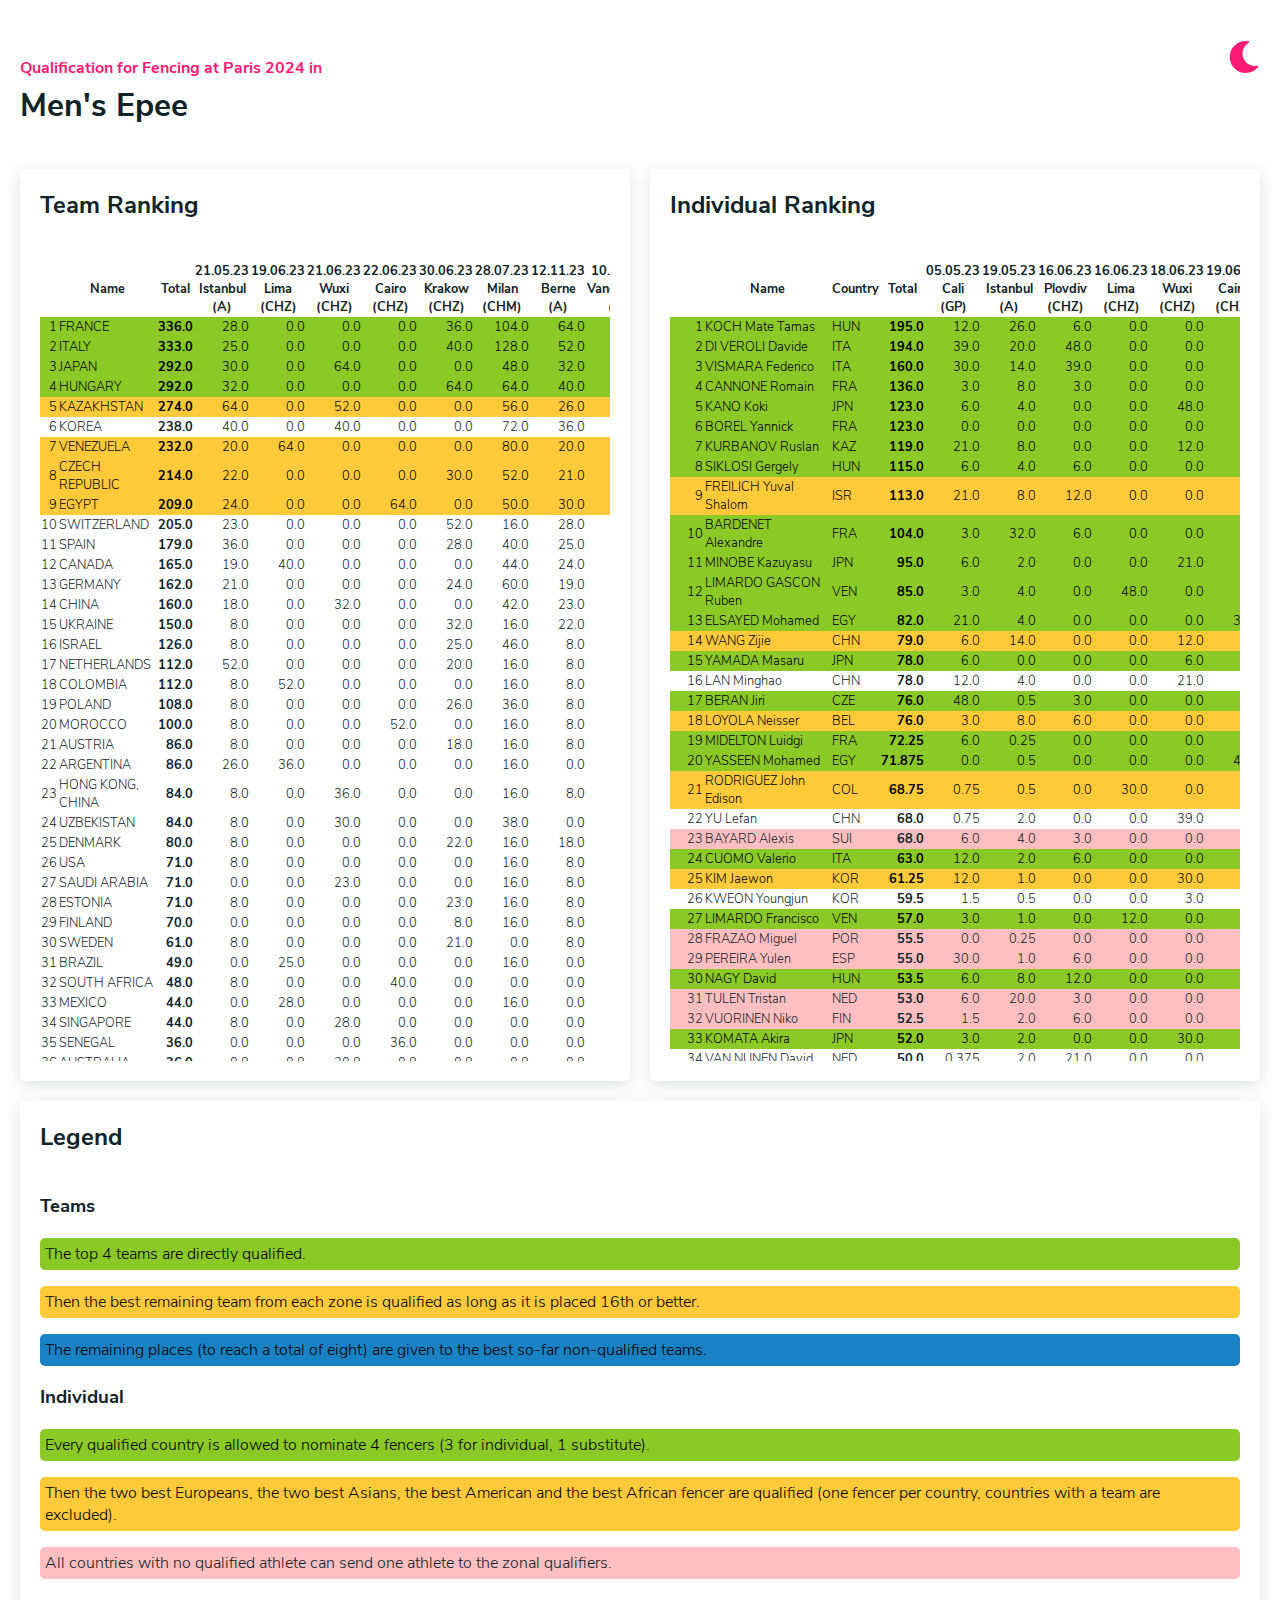
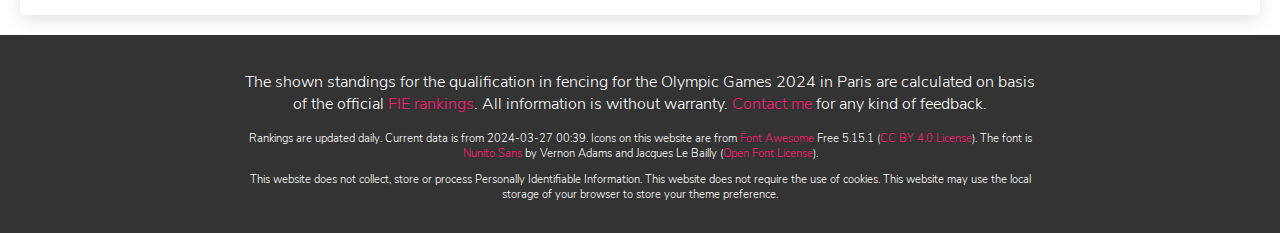
==== commit 268f329c: "Daily Update" ====
--- a/epee_men.html
+++ b/epee_men.html
@@ -24533,7 +24533,7 @@
 		<footer class="footer">
 			<p>The shown standings for the qualification in fencing for the Olympic Games 2024 in Paris are calculated on basis of the official <a class="link" href="https://fie.org/athletes">FIE rankings</a>. All information is without warranty. <script>document.write("<n pynff='yvax' uers='znvygb:yhvf.obanu@tznvy.pbz'>Pbagnpg zr</n>".replace(/[a-zA-Z]/g,function(c){return String.fromCharCode((c<="Z"?90:122)>=(c=c.charCodeAt(0)+13)?c:c-26);}));</script> for any kind of feedback.</p>
 
-			<p class="license">Rankings are updated daily. Current data is from 2024-03-26 00:40. Icons on this website are from <a class="link" href="https://fontawesome.com">Font Awesome</a> Free 5.15.1 (<a class="link" href="https://fontawesome.com/license/free">CC BY 4.0 License</a>). The font is <a class="link link--light" href="https://fonts.google.com/specimen/Nunito+Sans">Nunito Sans</a> by Vernon Adams and Jacques Le Bailly (<a class="link link--light" href="https://scripts.sil.org/cms/scripts/page.php?site_id=nrsi&amp;id=OFL">Open Font License</a>).</p>
+			<p class="license">Rankings are updated daily. Current data is from 2024-03-27 00:39. Icons on this website are from <a class="link" href="https://fontawesome.com">Font Awesome</a> Free 5.15.1 (<a class="link" href="https://fontawesome.com/license/free">CC BY 4.0 License</a>). The font is <a class="link link--light" href="https://fonts.google.com/specimen/Nunito+Sans">Nunito Sans</a> by Vernon Adams and Jacques Le Bailly (<a class="link link--light" href="https://scripts.sil.org/cms/scripts/page.php?site_id=nrsi&amp;id=OFL">Open Font License</a>).</p>
 			<p class="license">This website does not collect, store or process Personally Identifiable Information. This website does not require the use of cookies. This website may use the local storage of your browser to store your theme preference.</p>
 		</footer>
 	</div>
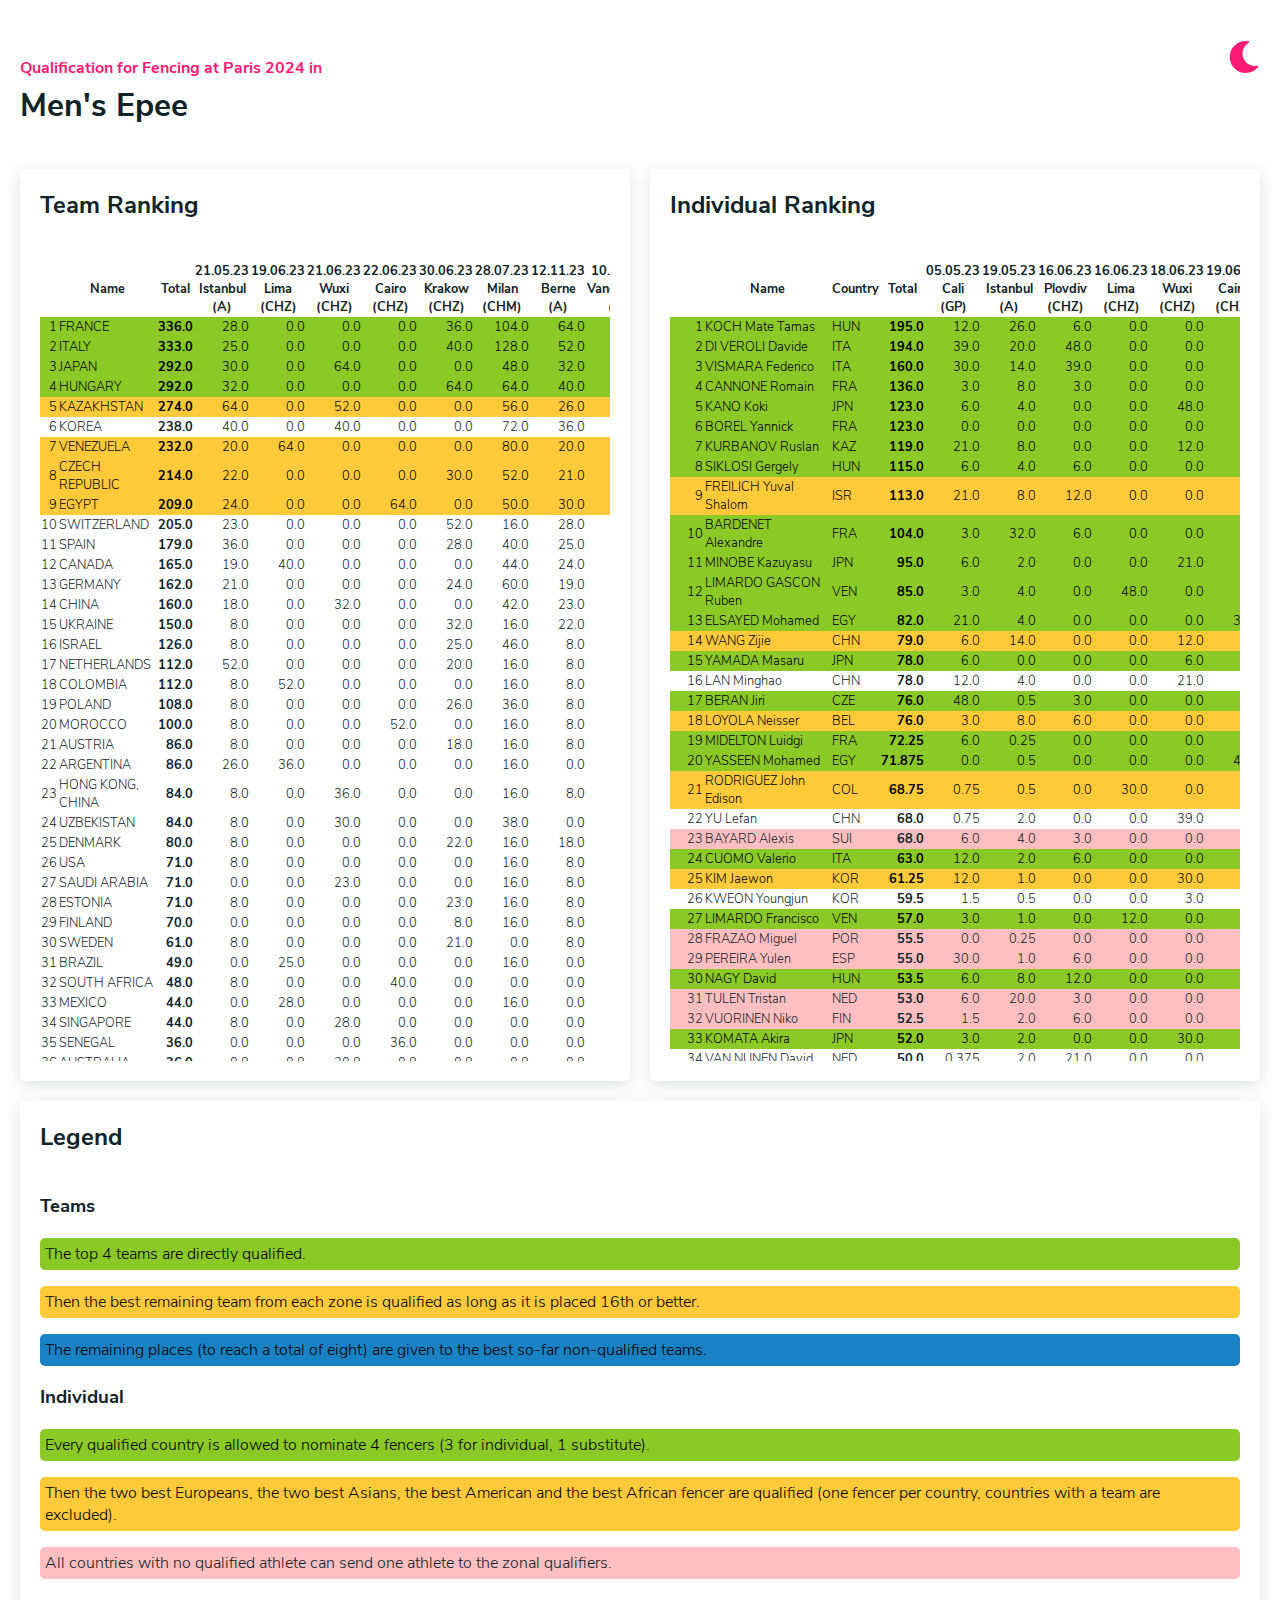
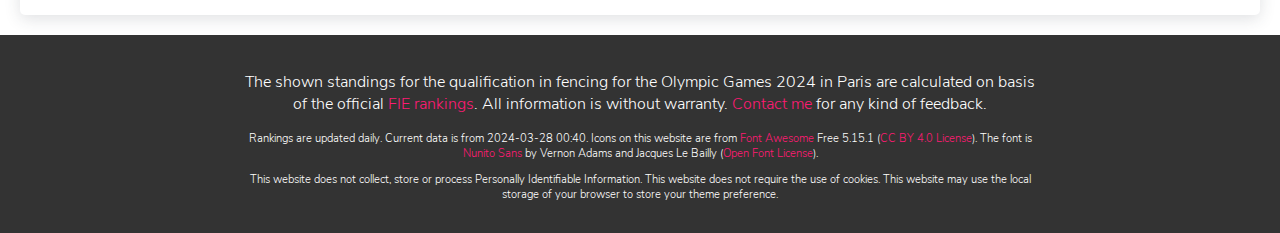
==== commit 7db18dae: "Daily Update" ====
--- a/epee_men.html
+++ b/epee_men.html
@@ -24533,7 +24533,7 @@
 		<footer class="footer">
 			<p>The shown standings for the qualification in fencing for the Olympic Games 2024 in Paris are calculated on basis of the official <a class="link" href="https://fie.org/athletes">FIE rankings</a>. All information is without warranty. <script>document.write("<n pynff='yvax' uers='znvygb:yhvf.obanu@tznvy.pbz'>Pbagnpg zr</n>".replace(/[a-zA-Z]/g,function(c){return String.fromCharCode((c<="Z"?90:122)>=(c=c.charCodeAt(0)+13)?c:c-26);}));</script> for any kind of feedback.</p>
 
-			<p class="license">Rankings are updated daily. Current data is from 2024-03-27 00:39. Icons on this website are from <a class="link" href="https://fontawesome.com">Font Awesome</a> Free 5.15.1 (<a class="link" href="https://fontawesome.com/license/free">CC BY 4.0 License</a>). The font is <a class="link link--light" href="https://fonts.google.com/specimen/Nunito+Sans">Nunito Sans</a> by Vernon Adams and Jacques Le Bailly (<a class="link link--light" href="https://scripts.sil.org/cms/scripts/page.php?site_id=nrsi&amp;id=OFL">Open Font License</a>).</p>
+			<p class="license">Rankings are updated daily. Current data is from 2024-03-28 00:40. Icons on this website are from <a class="link" href="https://fontawesome.com">Font Awesome</a> Free 5.15.1 (<a class="link" href="https://fontawesome.com/license/free">CC BY 4.0 License</a>). The font is <a class="link link--light" href="https://fonts.google.com/specimen/Nunito+Sans">Nunito Sans</a> by Vernon Adams and Jacques Le Bailly (<a class="link link--light" href="https://scripts.sil.org/cms/scripts/page.php?site_id=nrsi&amp;id=OFL">Open Font License</a>).</p>
 			<p class="license">This website does not collect, store or process Personally Identifiable Information. This website does not require the use of cookies. This website may use the local storage of your browser to store your theme preference.</p>
 		</footer>
 	</div>
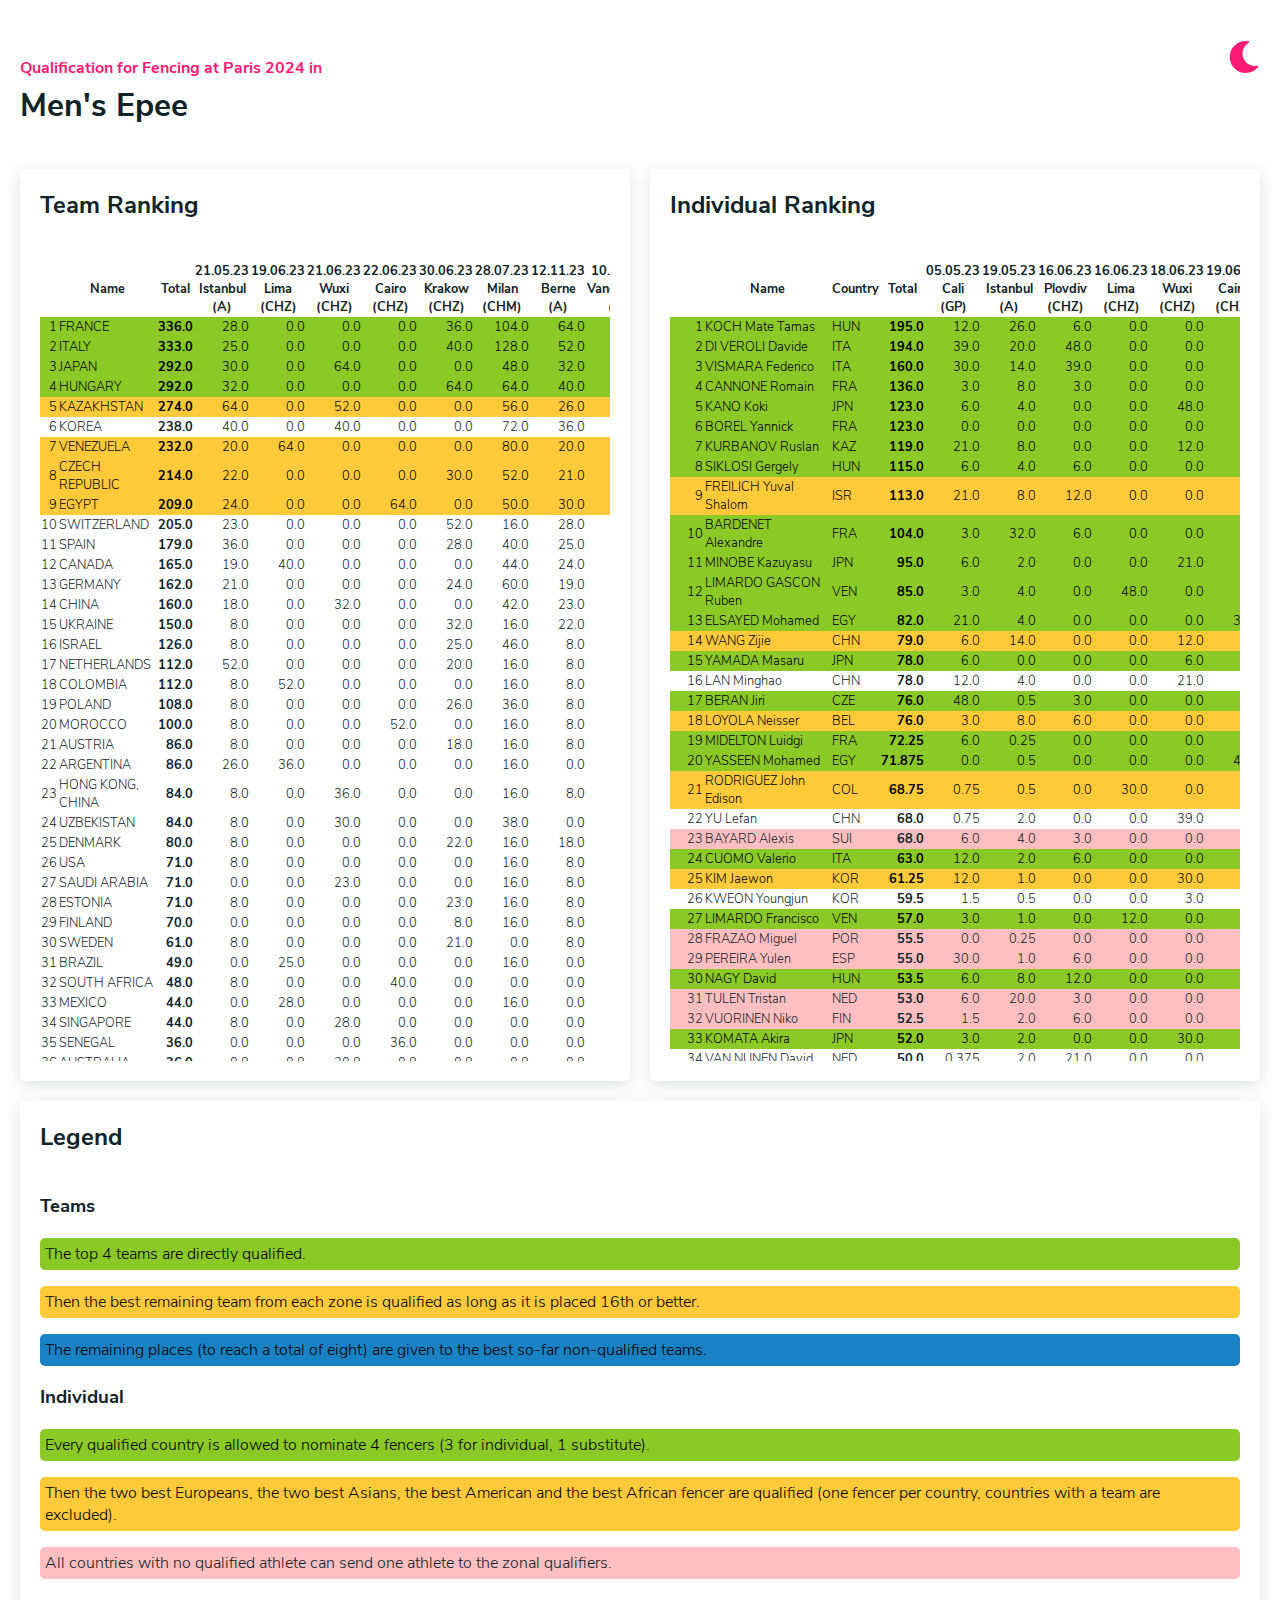
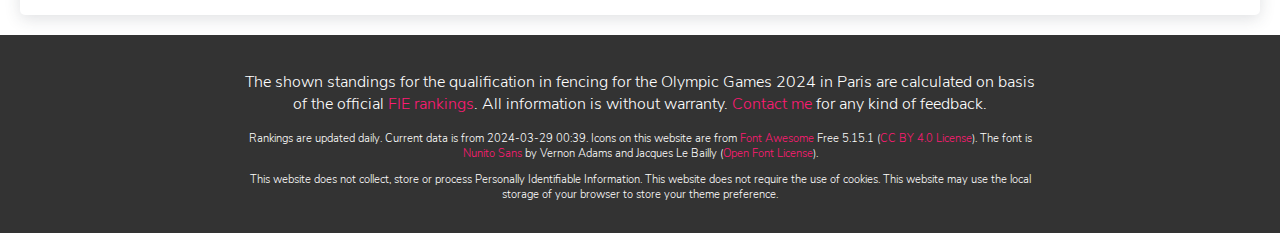
==== commit c66985ad: "Daily Update" ====
--- a/epee_men.html
+++ b/epee_men.html
@@ -24533,7 +24533,7 @@
 		<footer class="footer">
 			<p>The shown standings for the qualification in fencing for the Olympic Games 2024 in Paris are calculated on basis of the official <a class="link" href="https://fie.org/athletes">FIE rankings</a>. All information is without warranty. <script>document.write("<n pynff='yvax' uers='znvygb:yhvf.obanu@tznvy.pbz'>Pbagnpg zr</n>".replace(/[a-zA-Z]/g,function(c){return String.fromCharCode((c<="Z"?90:122)>=(c=c.charCodeAt(0)+13)?c:c-26);}));</script> for any kind of feedback.</p>
 
-			<p class="license">Rankings are updated daily. Current data is from 2024-03-28 00:40. Icons on this website are from <a class="link" href="https://fontawesome.com">Font Awesome</a> Free 5.15.1 (<a class="link" href="https://fontawesome.com/license/free">CC BY 4.0 License</a>). The font is <a class="link link--light" href="https://fonts.google.com/specimen/Nunito+Sans">Nunito Sans</a> by Vernon Adams and Jacques Le Bailly (<a class="link link--light" href="https://scripts.sil.org/cms/scripts/page.php?site_id=nrsi&amp;id=OFL">Open Font License</a>).</p>
+			<p class="license">Rankings are updated daily. Current data is from 2024-03-29 00:39. Icons on this website are from <a class="link" href="https://fontawesome.com">Font Awesome</a> Free 5.15.1 (<a class="link" href="https://fontawesome.com/license/free">CC BY 4.0 License</a>). The font is <a class="link link--light" href="https://fonts.google.com/specimen/Nunito+Sans">Nunito Sans</a> by Vernon Adams and Jacques Le Bailly (<a class="link link--light" href="https://scripts.sil.org/cms/scripts/page.php?site_id=nrsi&amp;id=OFL">Open Font License</a>).</p>
 			<p class="license">This website does not collect, store or process Personally Identifiable Information. This website does not require the use of cookies. This website may use the local storage of your browser to store your theme preference.</p>
 		</footer>
 	</div>
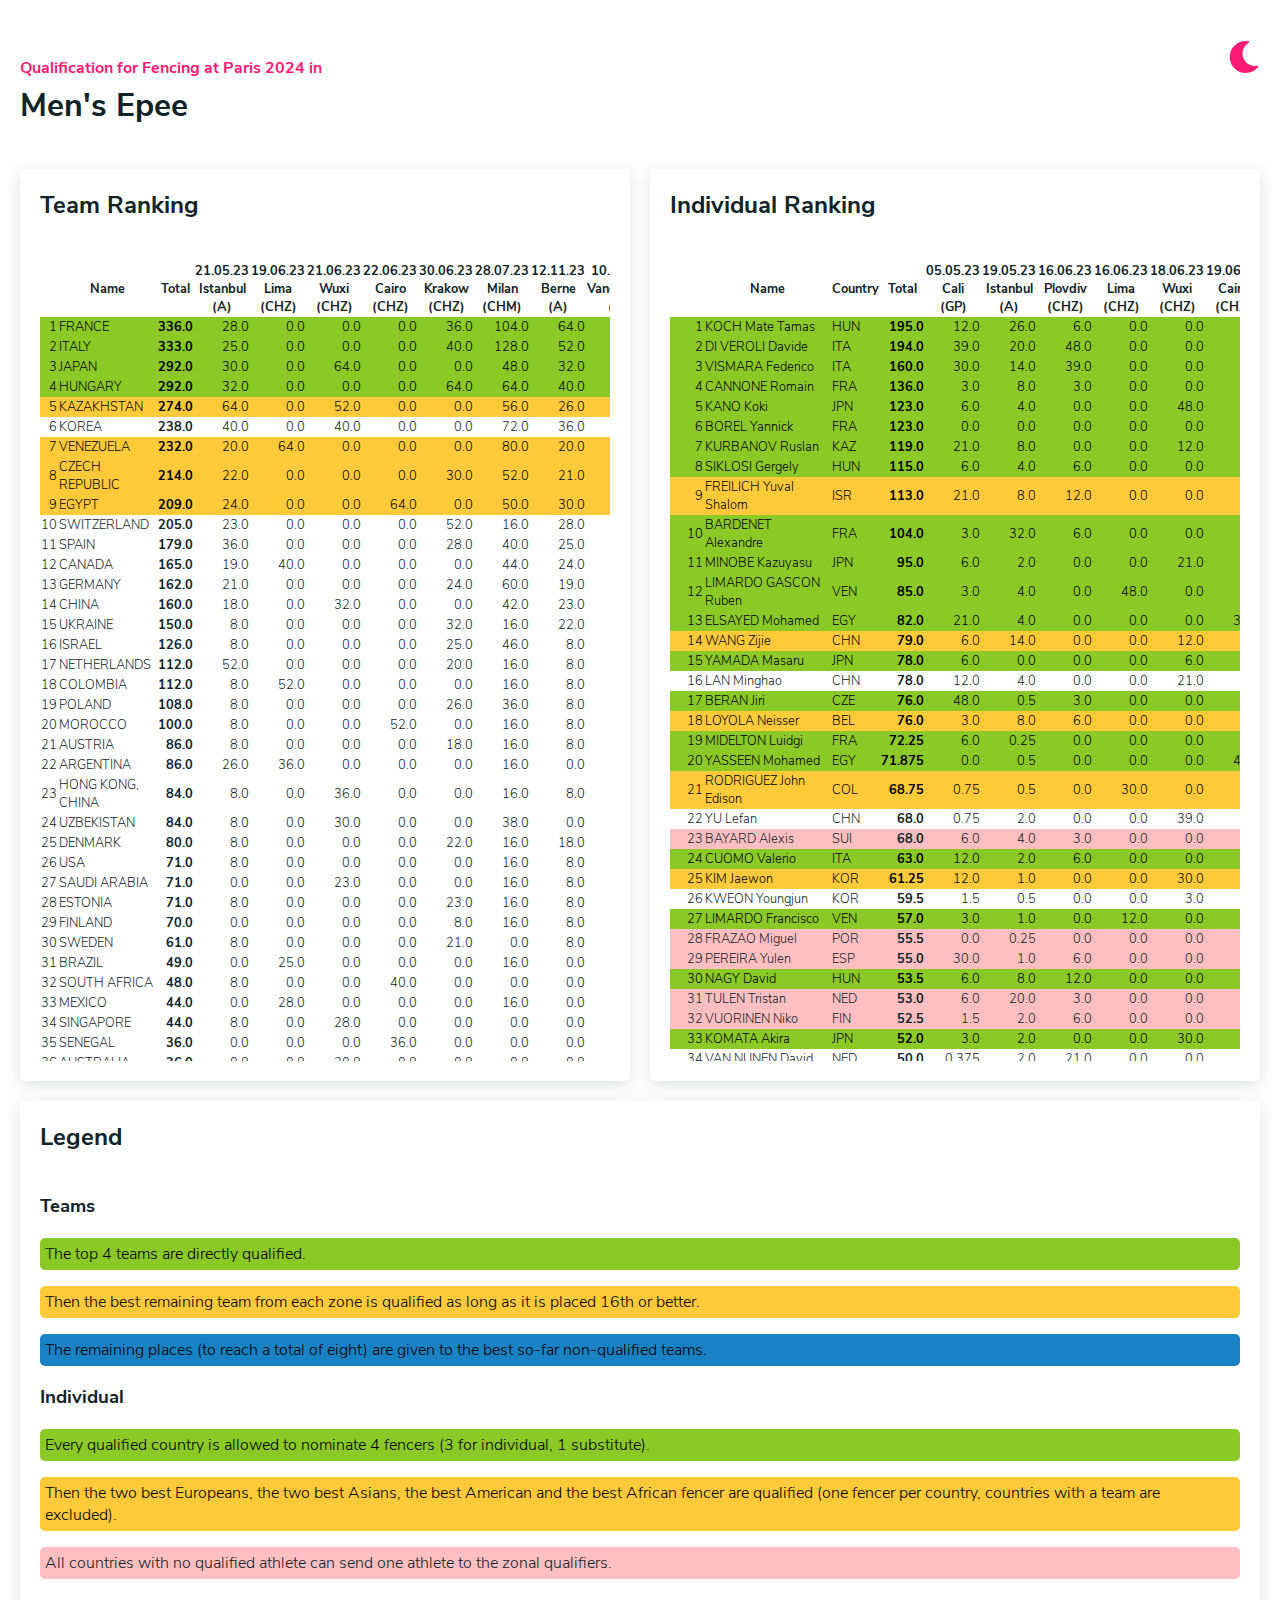
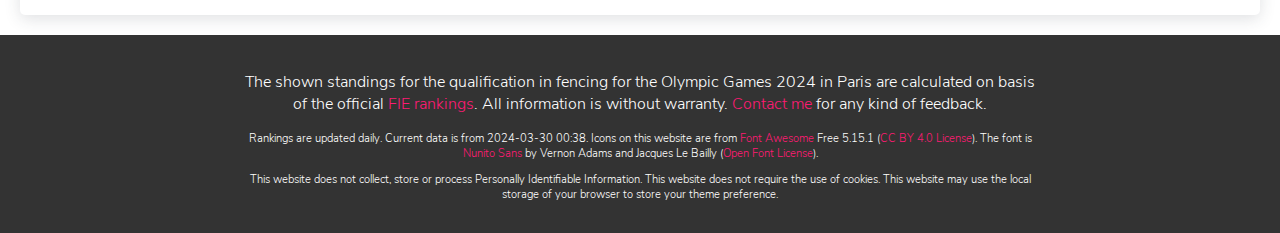
==== commit f3e56396: "Daily Update" ====
--- a/epee_men.html
+++ b/epee_men.html
@@ -24533,7 +24533,7 @@
 		<footer class="footer">
 			<p>The shown standings for the qualification in fencing for the Olympic Games 2024 in Paris are calculated on basis of the official <a class="link" href="https://fie.org/athletes">FIE rankings</a>. All information is without warranty. <script>document.write("<n pynff='yvax' uers='znvygb:yhvf.obanu@tznvy.pbz'>Pbagnpg zr</n>".replace(/[a-zA-Z]/g,function(c){return String.fromCharCode((c<="Z"?90:122)>=(c=c.charCodeAt(0)+13)?c:c-26);}));</script> for any kind of feedback.</p>
 
-			<p class="license">Rankings are updated daily. Current data is from 2024-03-29 00:39. Icons on this website are from <a class="link" href="https://fontawesome.com">Font Awesome</a> Free 5.15.1 (<a class="link" href="https://fontawesome.com/license/free">CC BY 4.0 License</a>). The font is <a class="link link--light" href="https://fonts.google.com/specimen/Nunito+Sans">Nunito Sans</a> by Vernon Adams and Jacques Le Bailly (<a class="link link--light" href="https://scripts.sil.org/cms/scripts/page.php?site_id=nrsi&amp;id=OFL">Open Font License</a>).</p>
+			<p class="license">Rankings are updated daily. Current data is from 2024-03-30 00:38. Icons on this website are from <a class="link" href="https://fontawesome.com">Font Awesome</a> Free 5.15.1 (<a class="link" href="https://fontawesome.com/license/free">CC BY 4.0 License</a>). The font is <a class="link link--light" href="https://fonts.google.com/specimen/Nunito+Sans">Nunito Sans</a> by Vernon Adams and Jacques Le Bailly (<a class="link link--light" href="https://scripts.sil.org/cms/scripts/page.php?site_id=nrsi&amp;id=OFL">Open Font License</a>).</p>
 			<p class="license">This website does not collect, store or process Personally Identifiable Information. This website does not require the use of cookies. This website may use the local storage of your browser to store your theme preference.</p>
 		</footer>
 	</div>
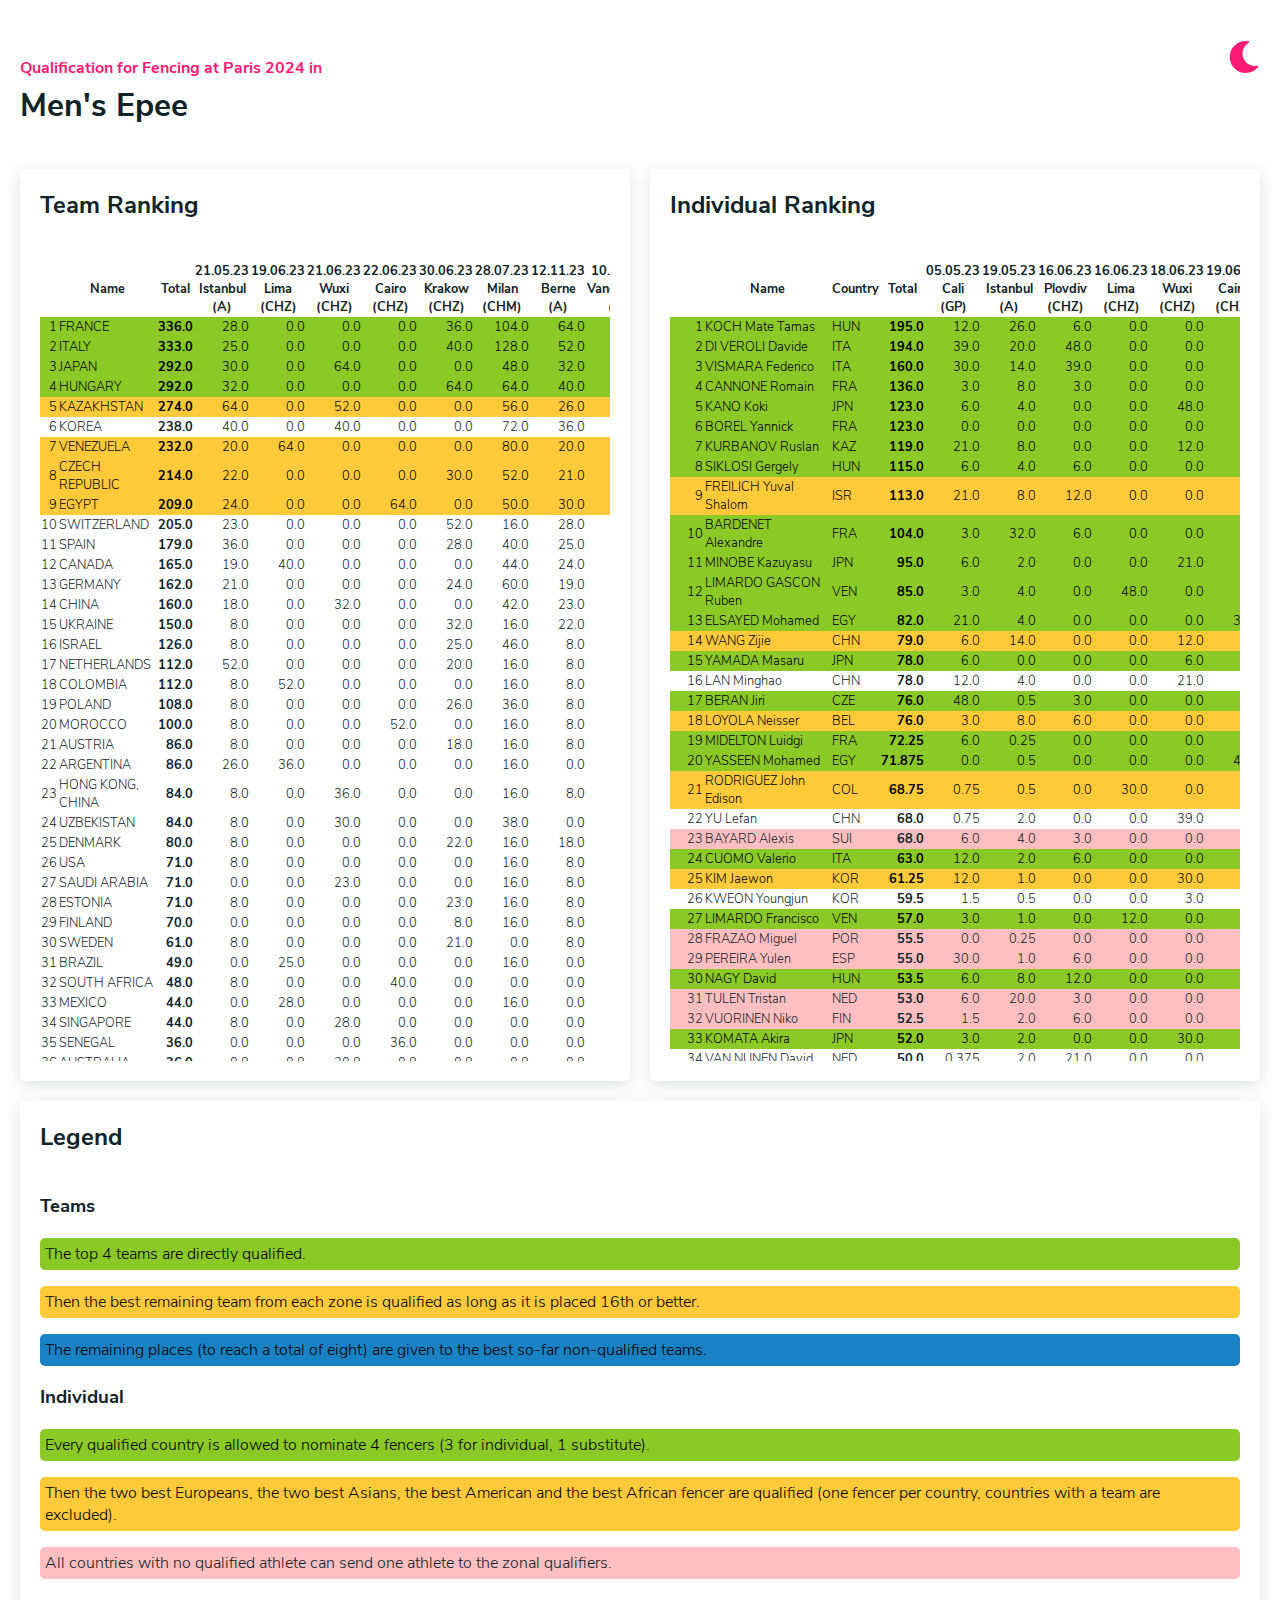
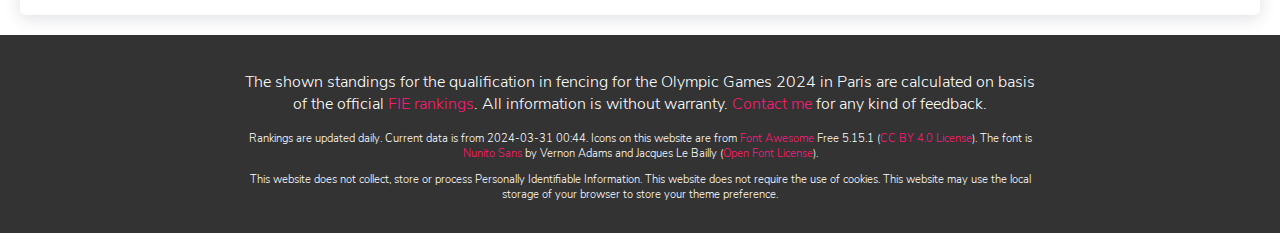
==== commit fa8d762f: "Daily Update" ====
--- a/epee_men.html
+++ b/epee_men.html
@@ -24533,7 +24533,7 @@
 		<footer class="footer">
 			<p>The shown standings for the qualification in fencing for the Olympic Games 2024 in Paris are calculated on basis of the official <a class="link" href="https://fie.org/athletes">FIE rankings</a>. All information is without warranty. <script>document.write("<n pynff='yvax' uers='znvygb:yhvf.obanu@tznvy.pbz'>Pbagnpg zr</n>".replace(/[a-zA-Z]/g,function(c){return String.fromCharCode((c<="Z"?90:122)>=(c=c.charCodeAt(0)+13)?c:c-26);}));</script> for any kind of feedback.</p>
 
-			<p class="license">Rankings are updated daily. Current data is from 2024-03-30 00:38. Icons on this website are from <a class="link" href="https://fontawesome.com">Font Awesome</a> Free 5.15.1 (<a class="link" href="https://fontawesome.com/license/free">CC BY 4.0 License</a>). The font is <a class="link link--light" href="https://fonts.google.com/specimen/Nunito+Sans">Nunito Sans</a> by Vernon Adams and Jacques Le Bailly (<a class="link link--light" href="https://scripts.sil.org/cms/scripts/page.php?site_id=nrsi&amp;id=OFL">Open Font License</a>).</p>
+			<p class="license">Rankings are updated daily. Current data is from 2024-03-31 00:44. Icons on this website are from <a class="link" href="https://fontawesome.com">Font Awesome</a> Free 5.15.1 (<a class="link" href="https://fontawesome.com/license/free">CC BY 4.0 License</a>). The font is <a class="link link--light" href="https://fonts.google.com/specimen/Nunito+Sans">Nunito Sans</a> by Vernon Adams and Jacques Le Bailly (<a class="link link--light" href="https://scripts.sil.org/cms/scripts/page.php?site_id=nrsi&amp;id=OFL">Open Font License</a>).</p>
 			<p class="license">This website does not collect, store or process Personally Identifiable Information. This website does not require the use of cookies. This website may use the local storage of your browser to store your theme preference.</p>
 		</footer>
 	</div>
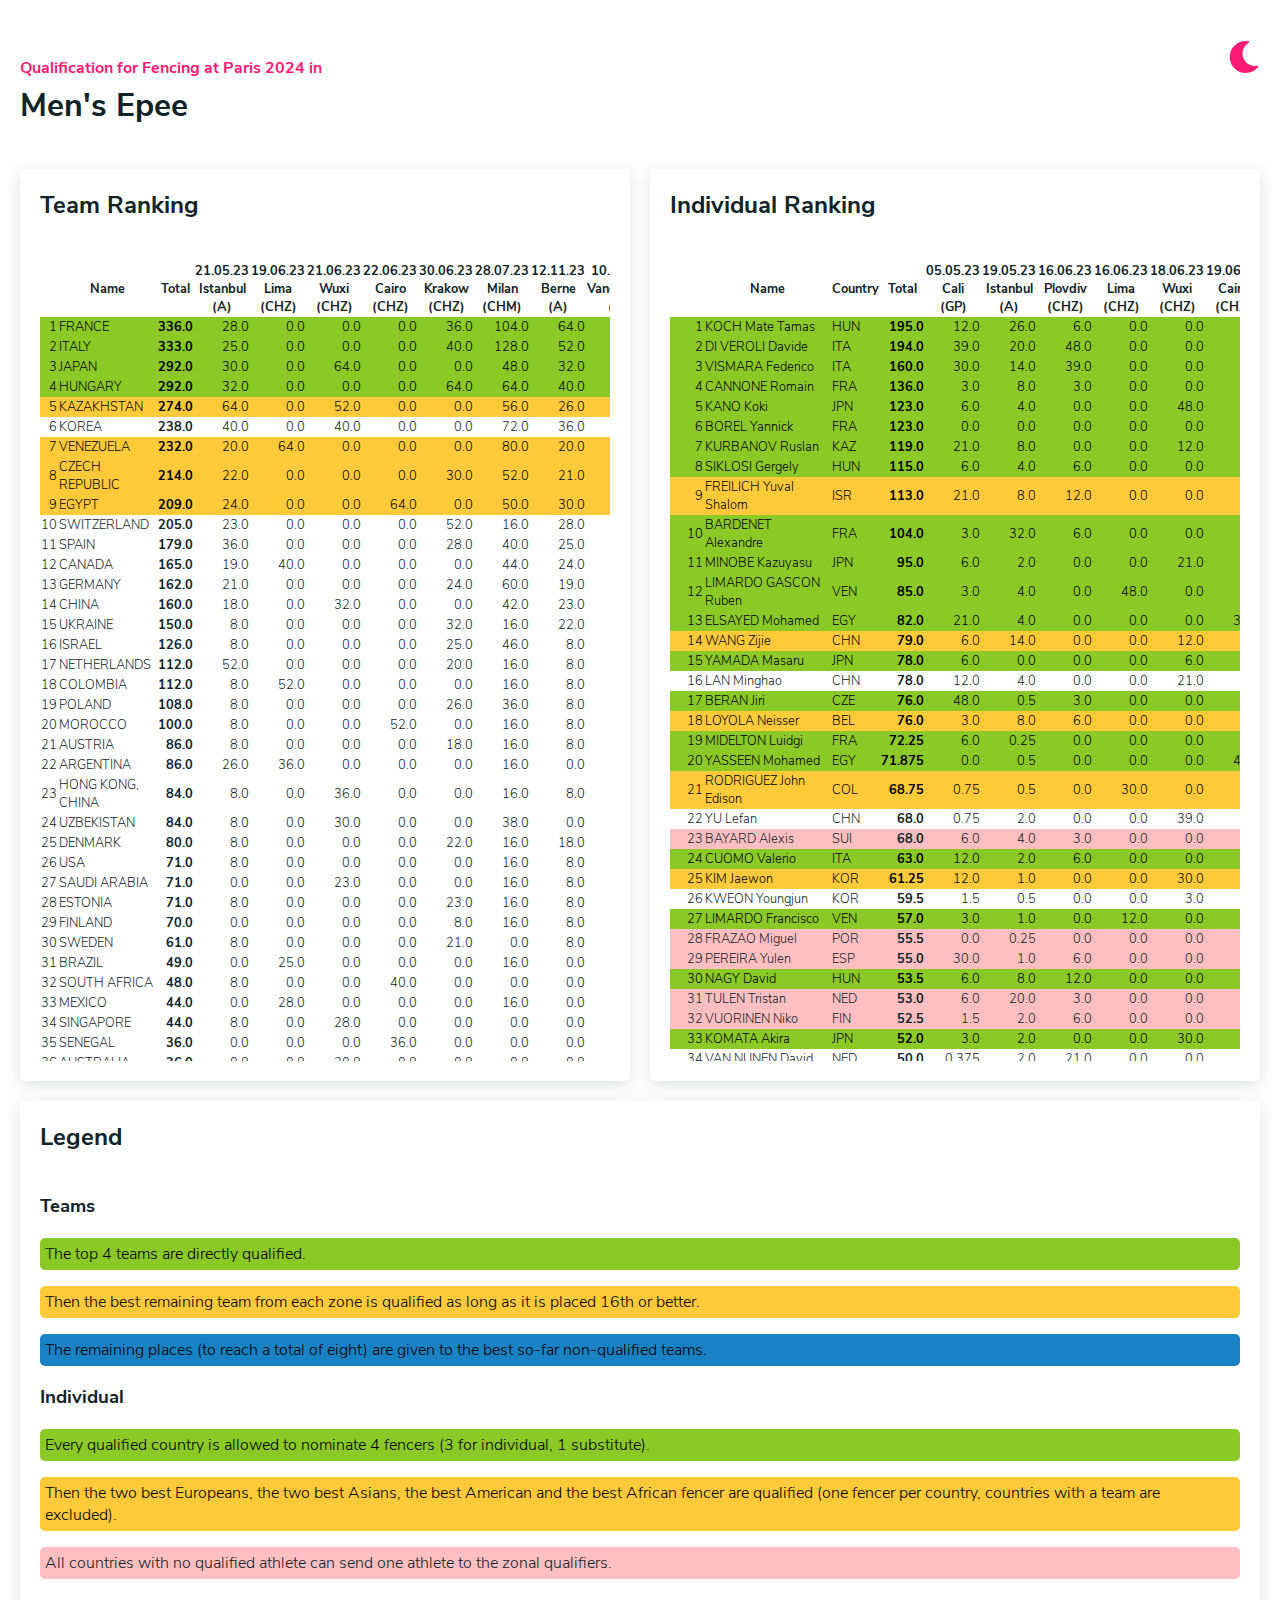
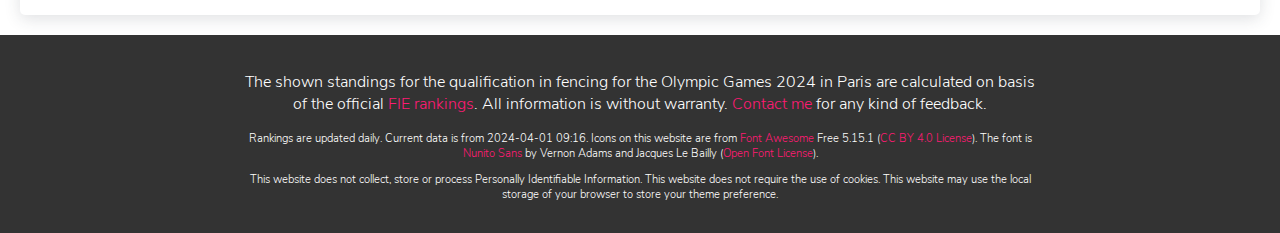
==== commit 705cae95: "Daily Update" ====
--- a/epee_men.html
+++ b/epee_men.html
@@ -24533,7 +24533,7 @@
 		<footer class="footer">
 			<p>The shown standings for the qualification in fencing for the Olympic Games 2024 in Paris are calculated on basis of the official <a class="link" href="https://fie.org/athletes">FIE rankings</a>. All information is without warranty. <script>document.write("<n pynff='yvax' uers='znvygb:yhvf.obanu@tznvy.pbz'>Pbagnpg zr</n>".replace(/[a-zA-Z]/g,function(c){return String.fromCharCode((c<="Z"?90:122)>=(c=c.charCodeAt(0)+13)?c:c-26);}));</script> for any kind of feedback.</p>
 
-			<p class="license">Rankings are updated daily. Current data is from 2024-03-31 00:44. Icons on this website are from <a class="link" href="https://fontawesome.com">Font Awesome</a> Free 5.15.1 (<a class="link" href="https://fontawesome.com/license/free">CC BY 4.0 License</a>). The font is <a class="link link--light" href="https://fonts.google.com/specimen/Nunito+Sans">Nunito Sans</a> by Vernon Adams and Jacques Le Bailly (<a class="link link--light" href="https://scripts.sil.org/cms/scripts/page.php?site_id=nrsi&amp;id=OFL">Open Font License</a>).</p>
+			<p class="license">Rankings are updated daily. Current data is from 2024-04-01 09:16. Icons on this website are from <a class="link" href="https://fontawesome.com">Font Awesome</a> Free 5.15.1 (<a class="link" href="https://fontawesome.com/license/free">CC BY 4.0 License</a>). The font is <a class="link link--light" href="https://fonts.google.com/specimen/Nunito+Sans">Nunito Sans</a> by Vernon Adams and Jacques Le Bailly (<a class="link link--light" href="https://scripts.sil.org/cms/scripts/page.php?site_id=nrsi&amp;id=OFL">Open Font License</a>).</p>
 			<p class="license">This website does not collect, store or process Personally Identifiable Information. This website does not require the use of cookies. This website may use the local storage of your browser to store your theme preference.</p>
 		</footer>
 	</div>
